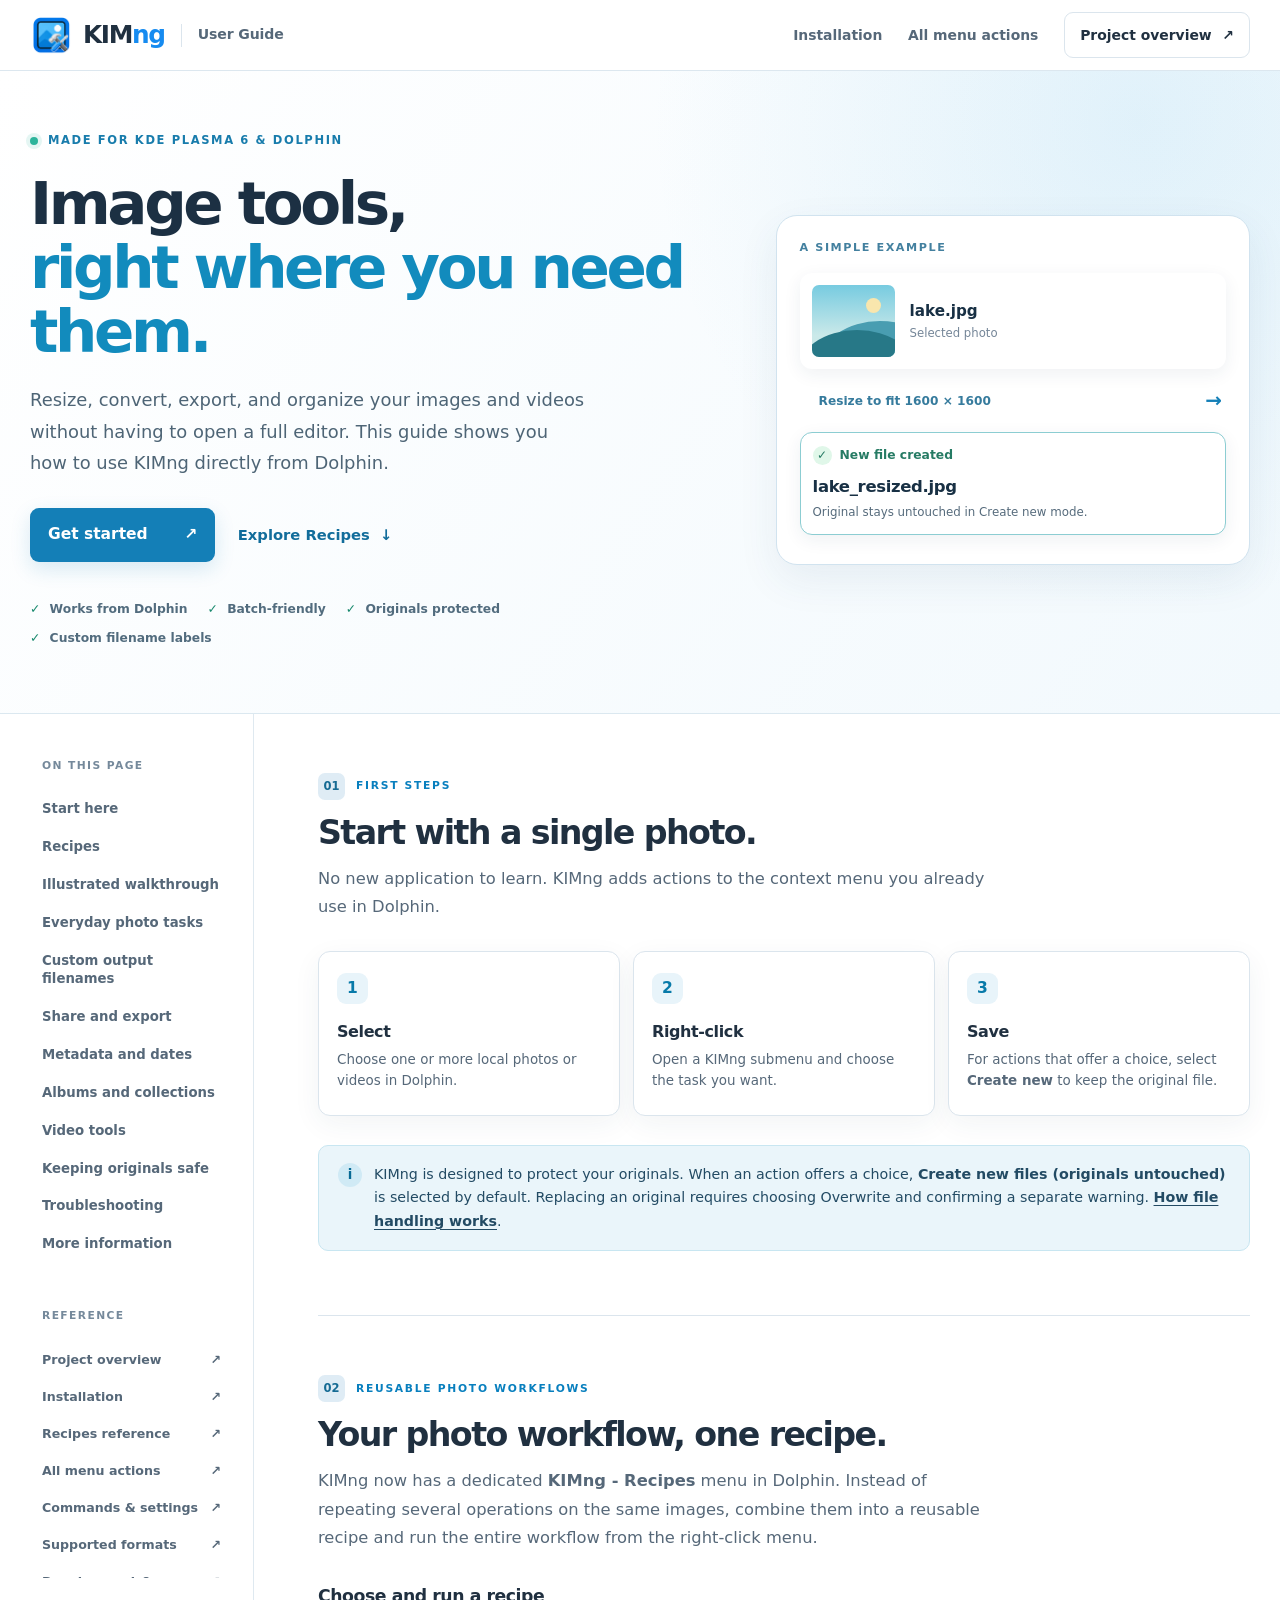
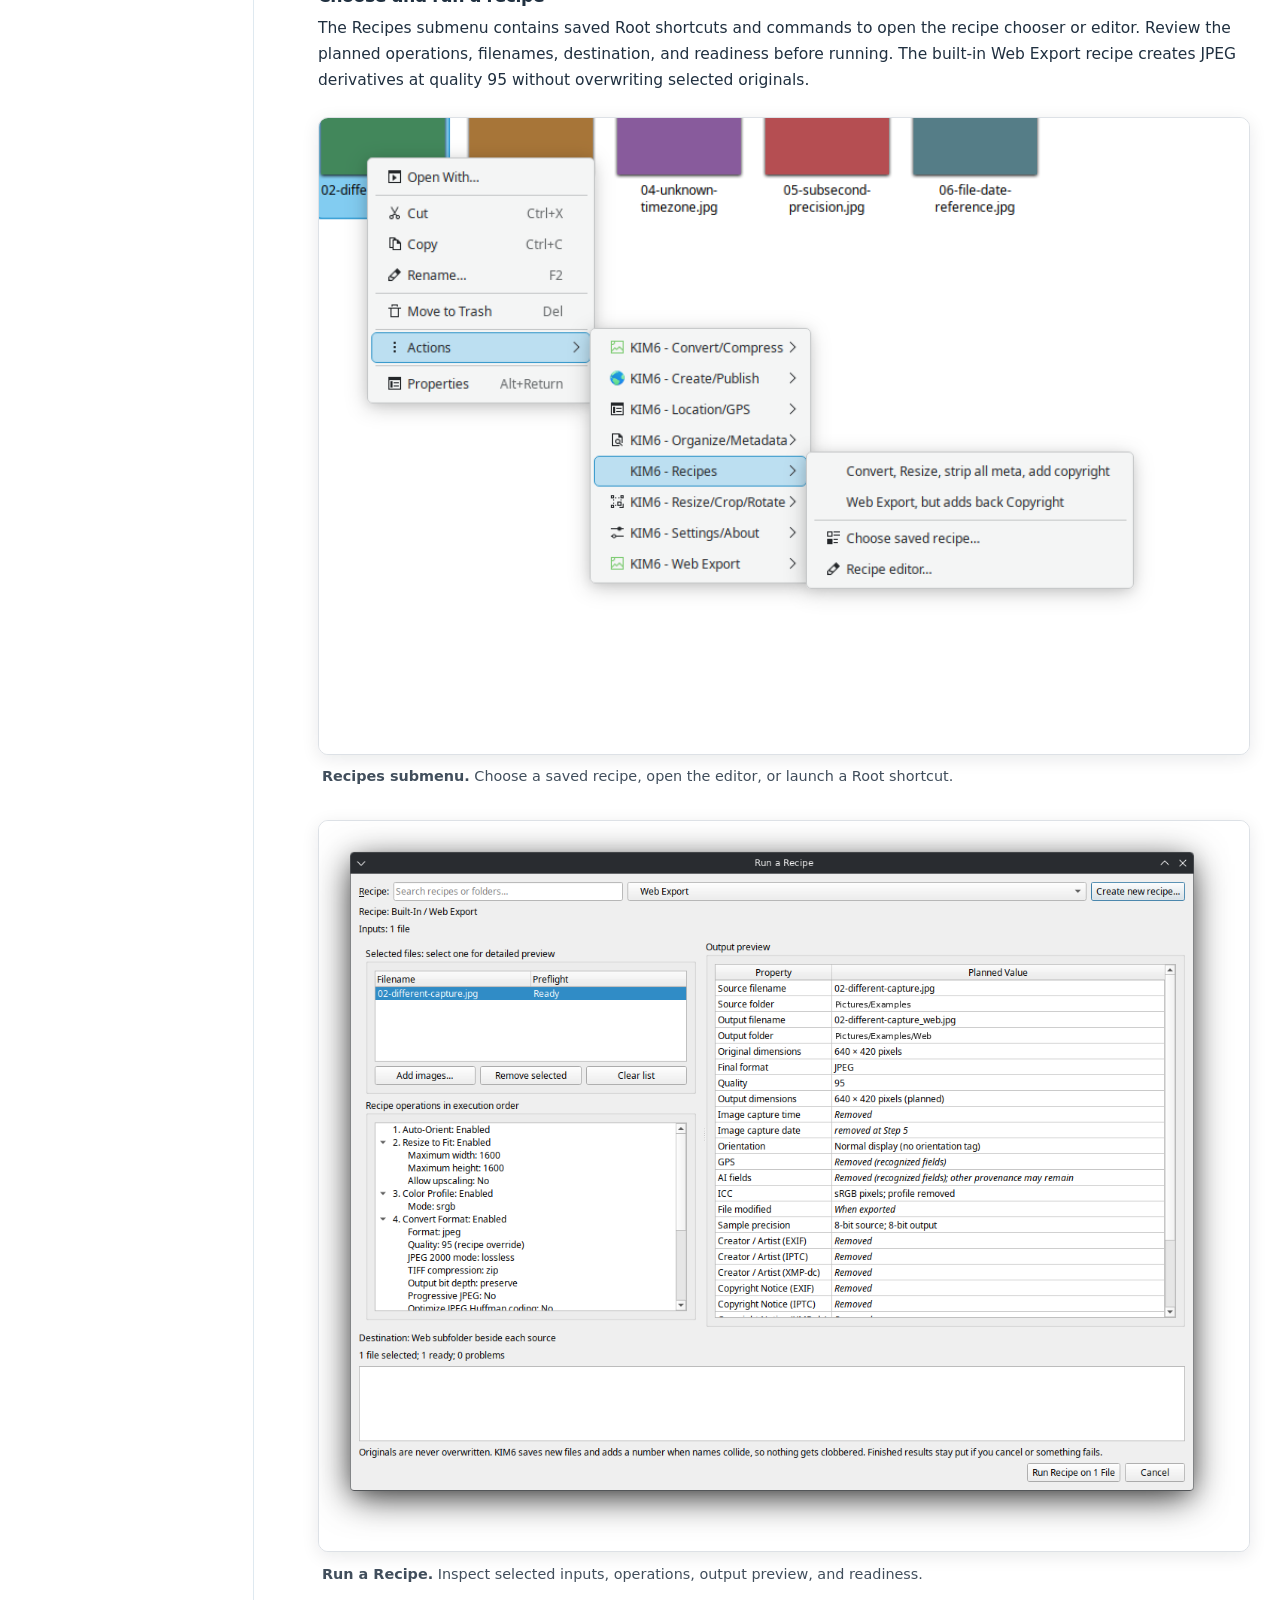
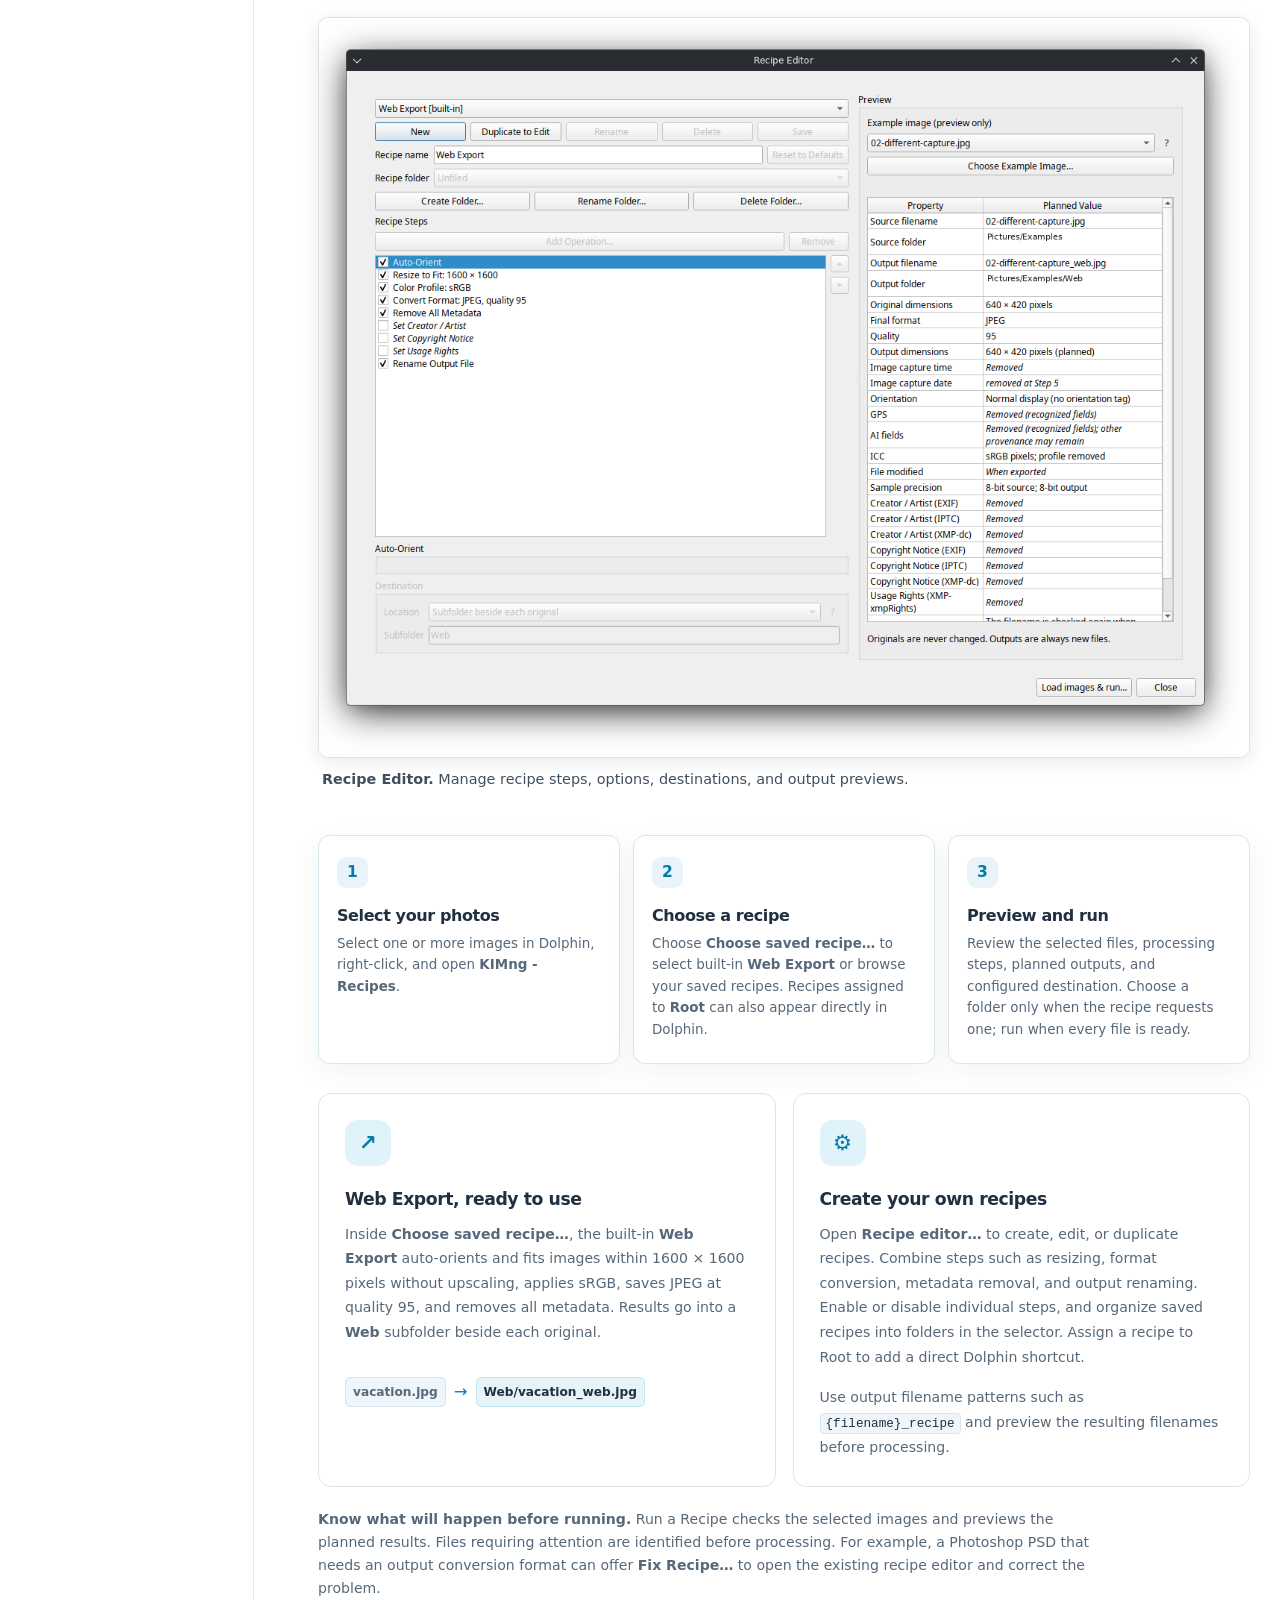
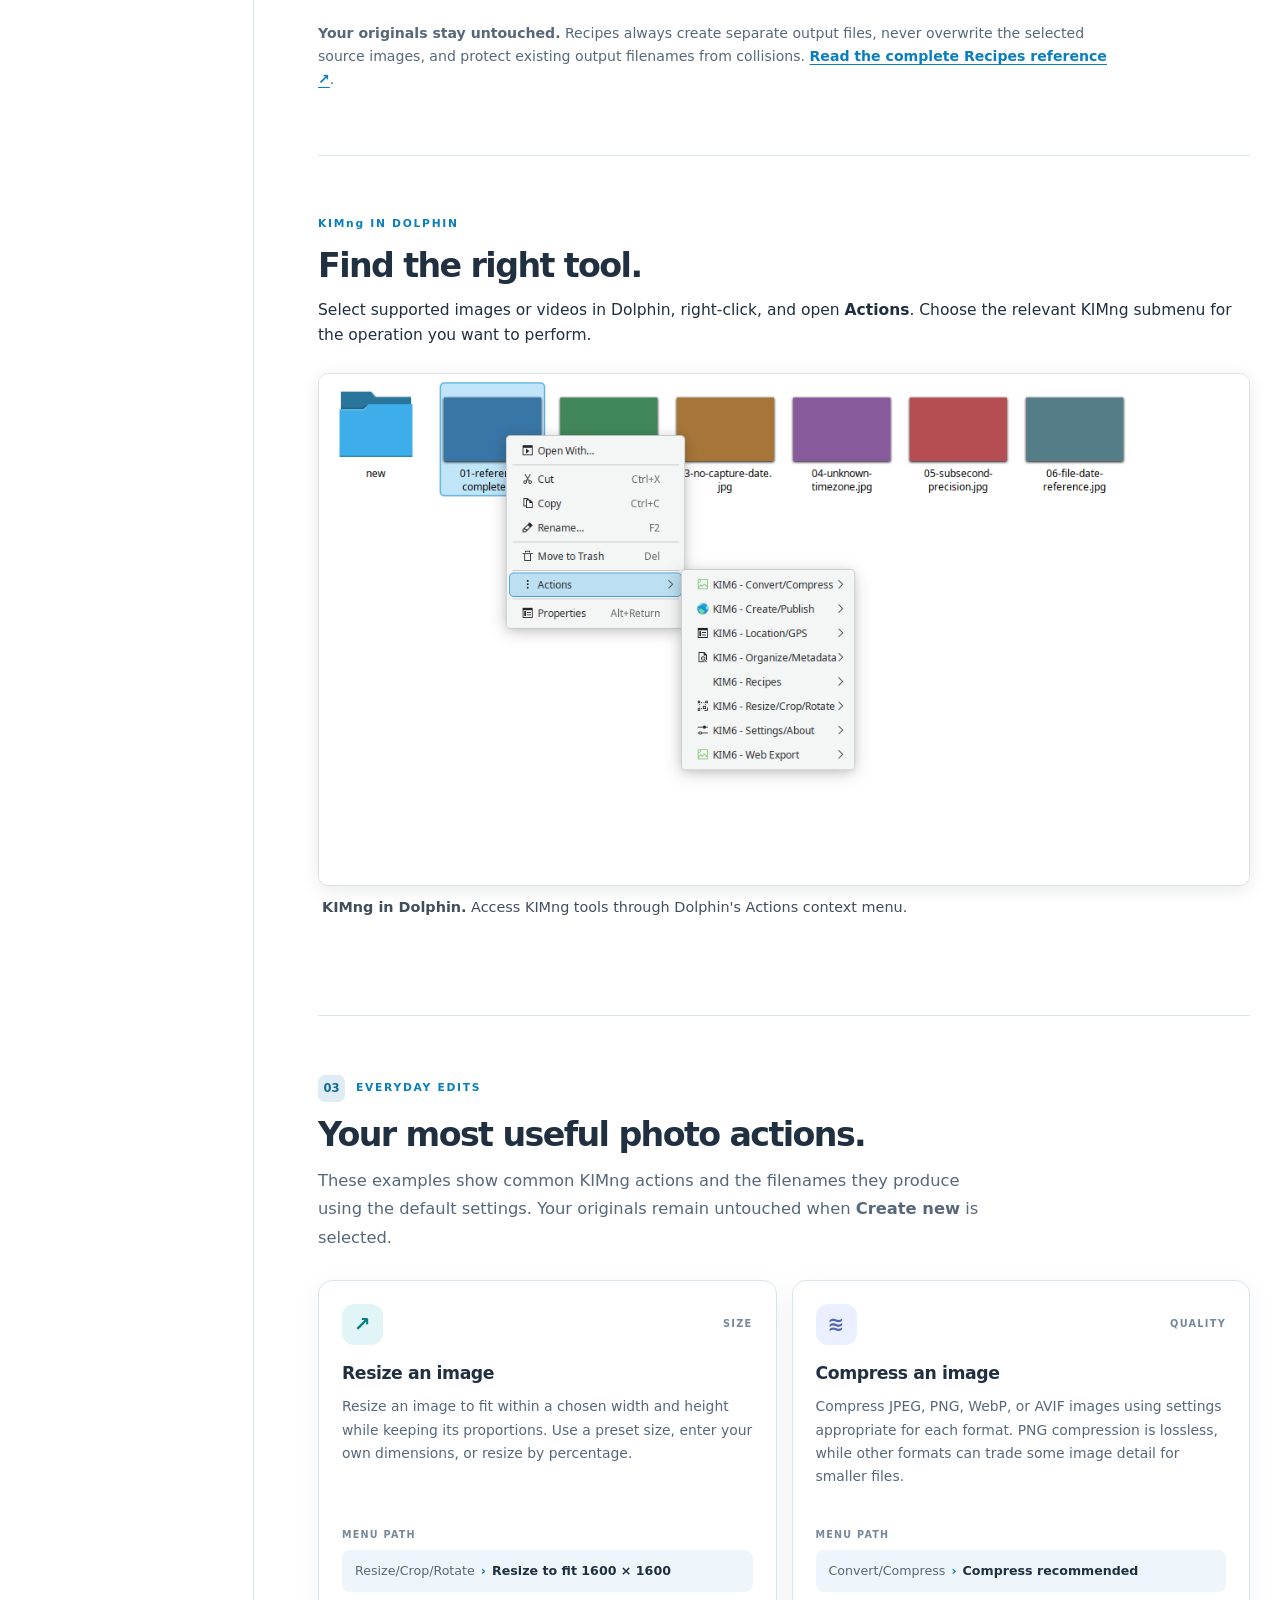
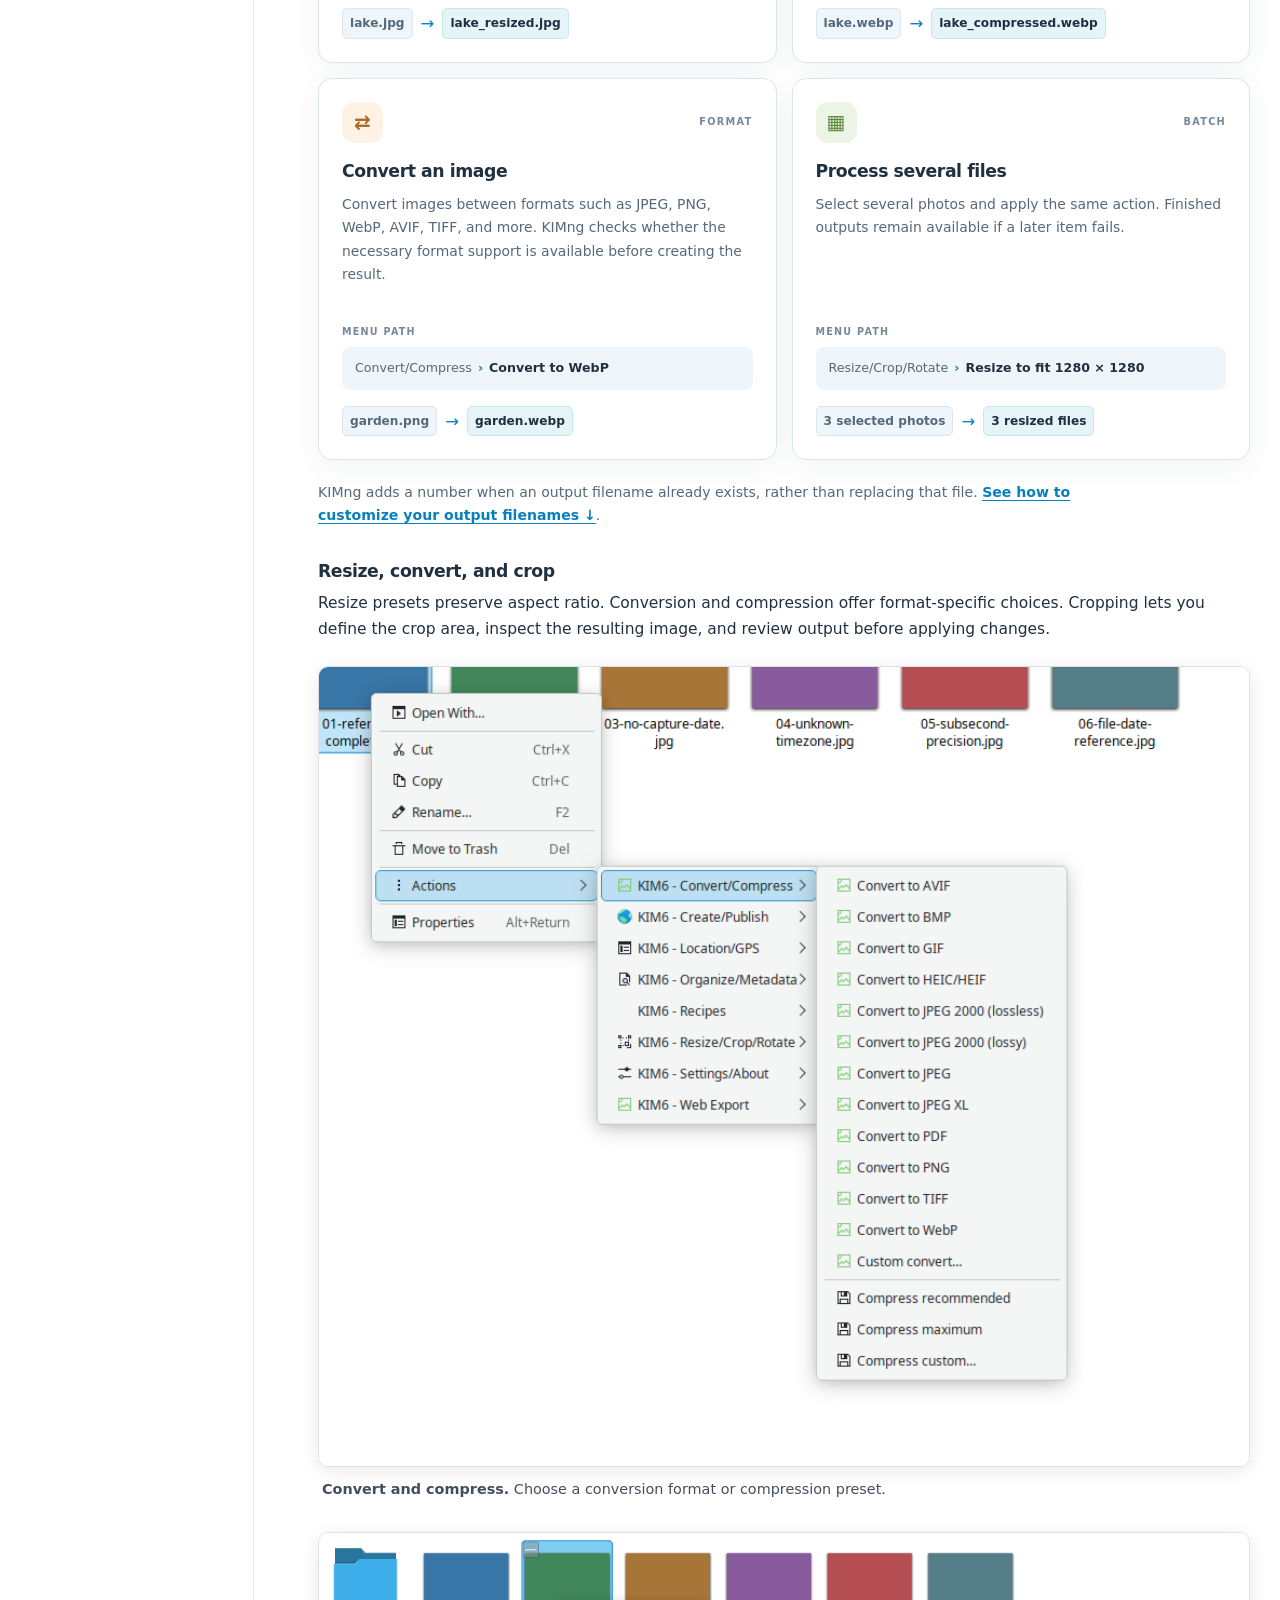
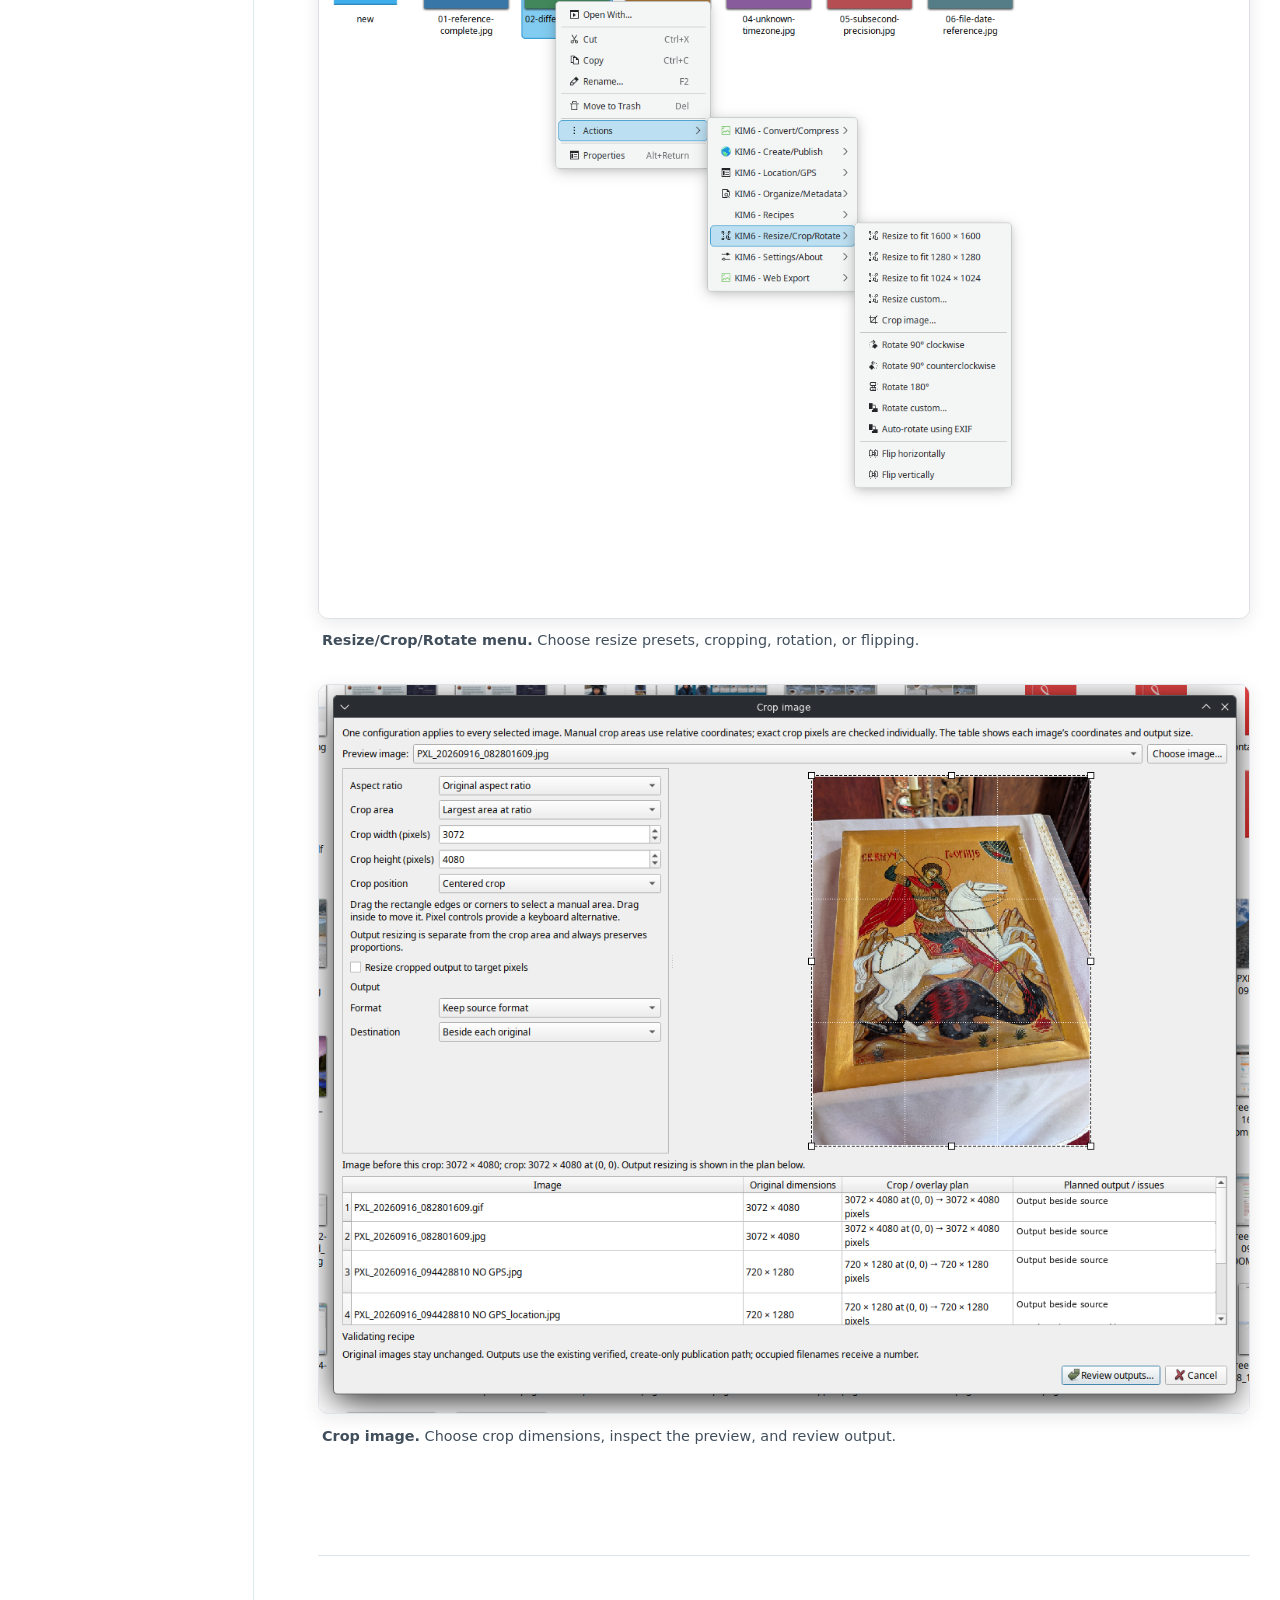
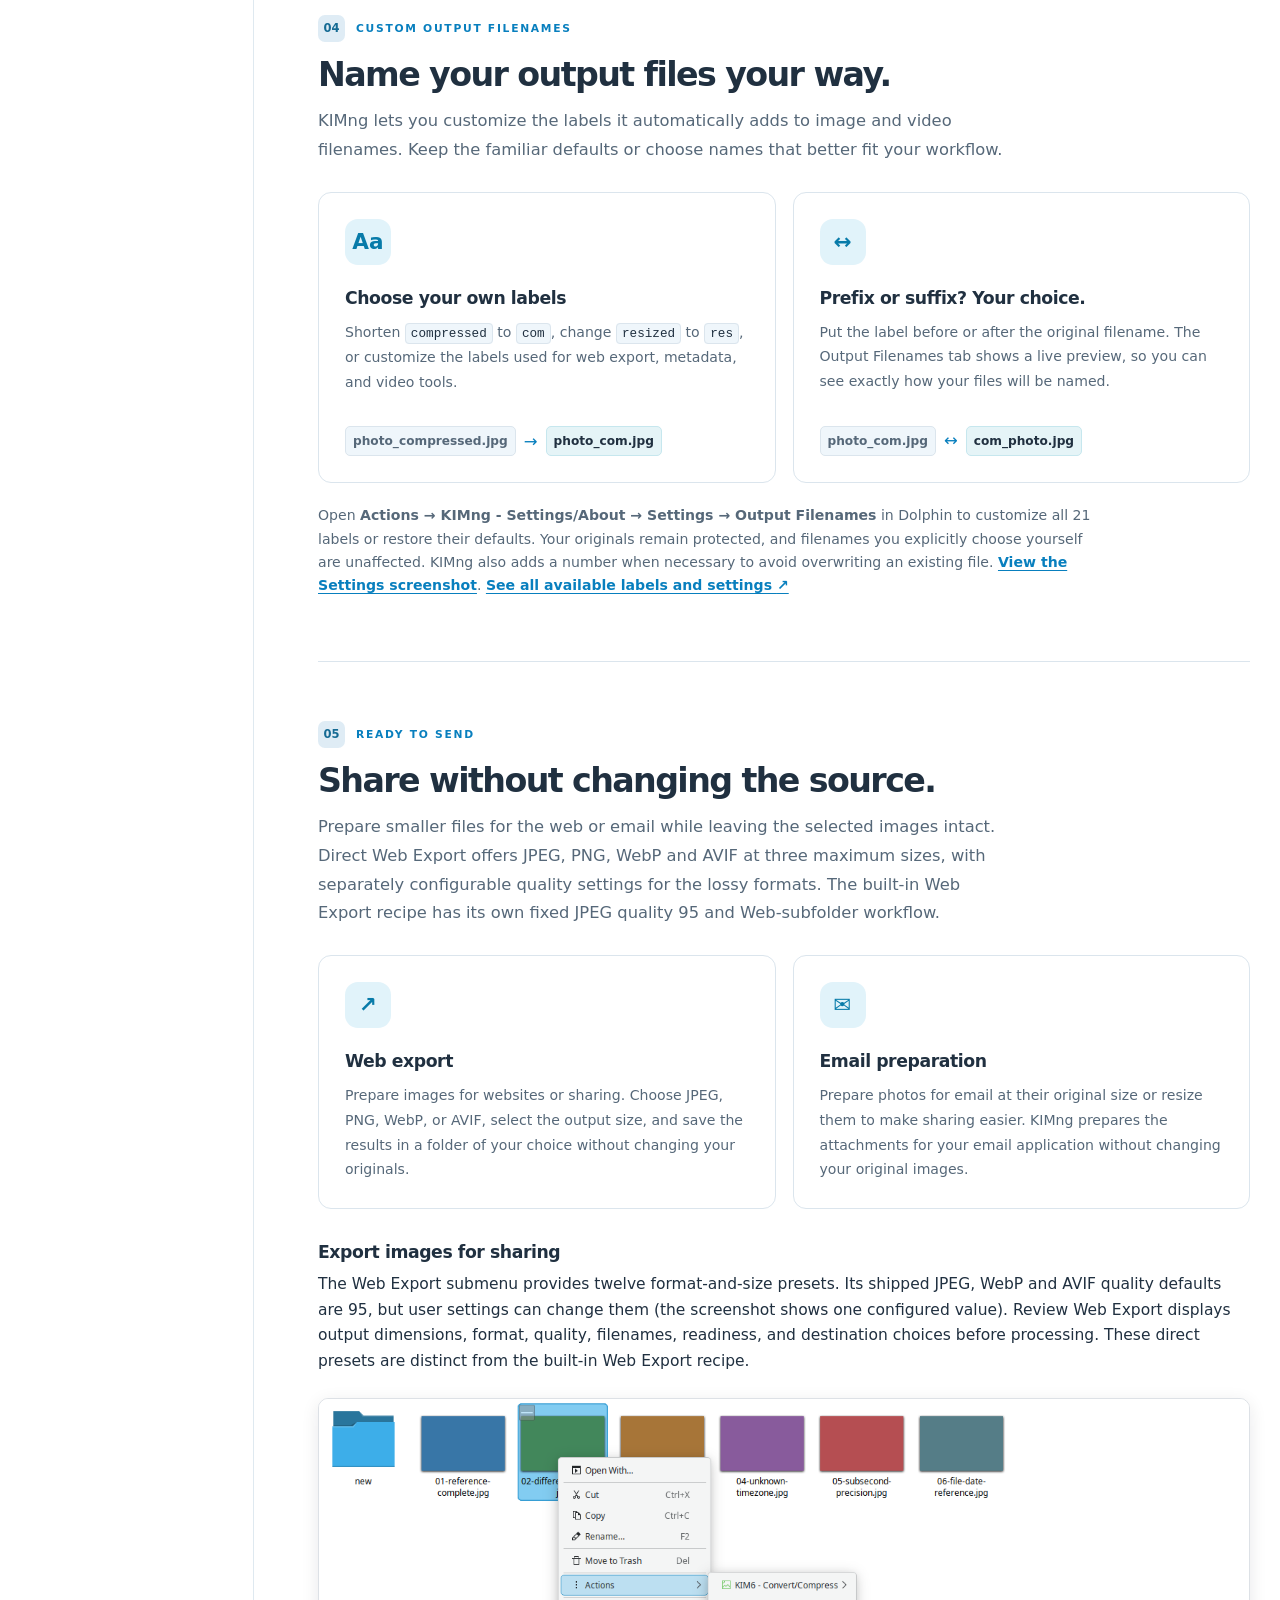
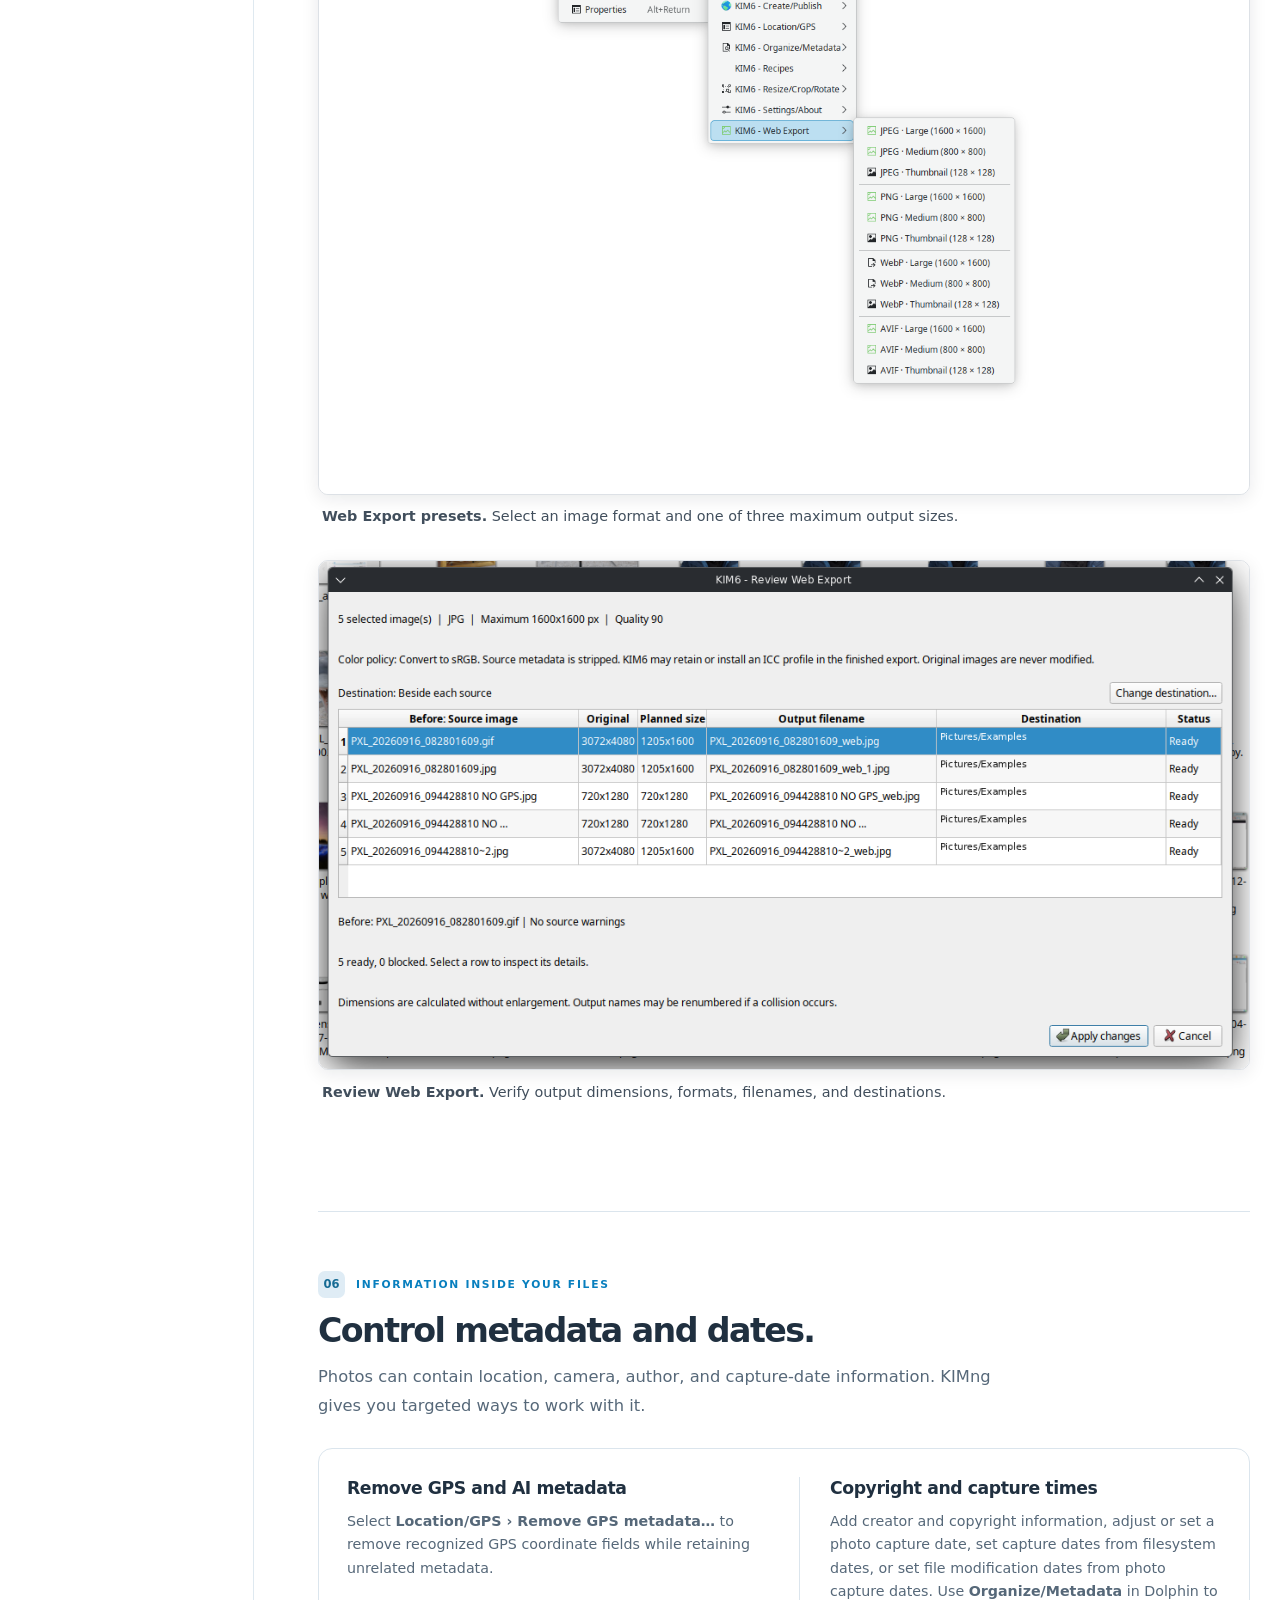
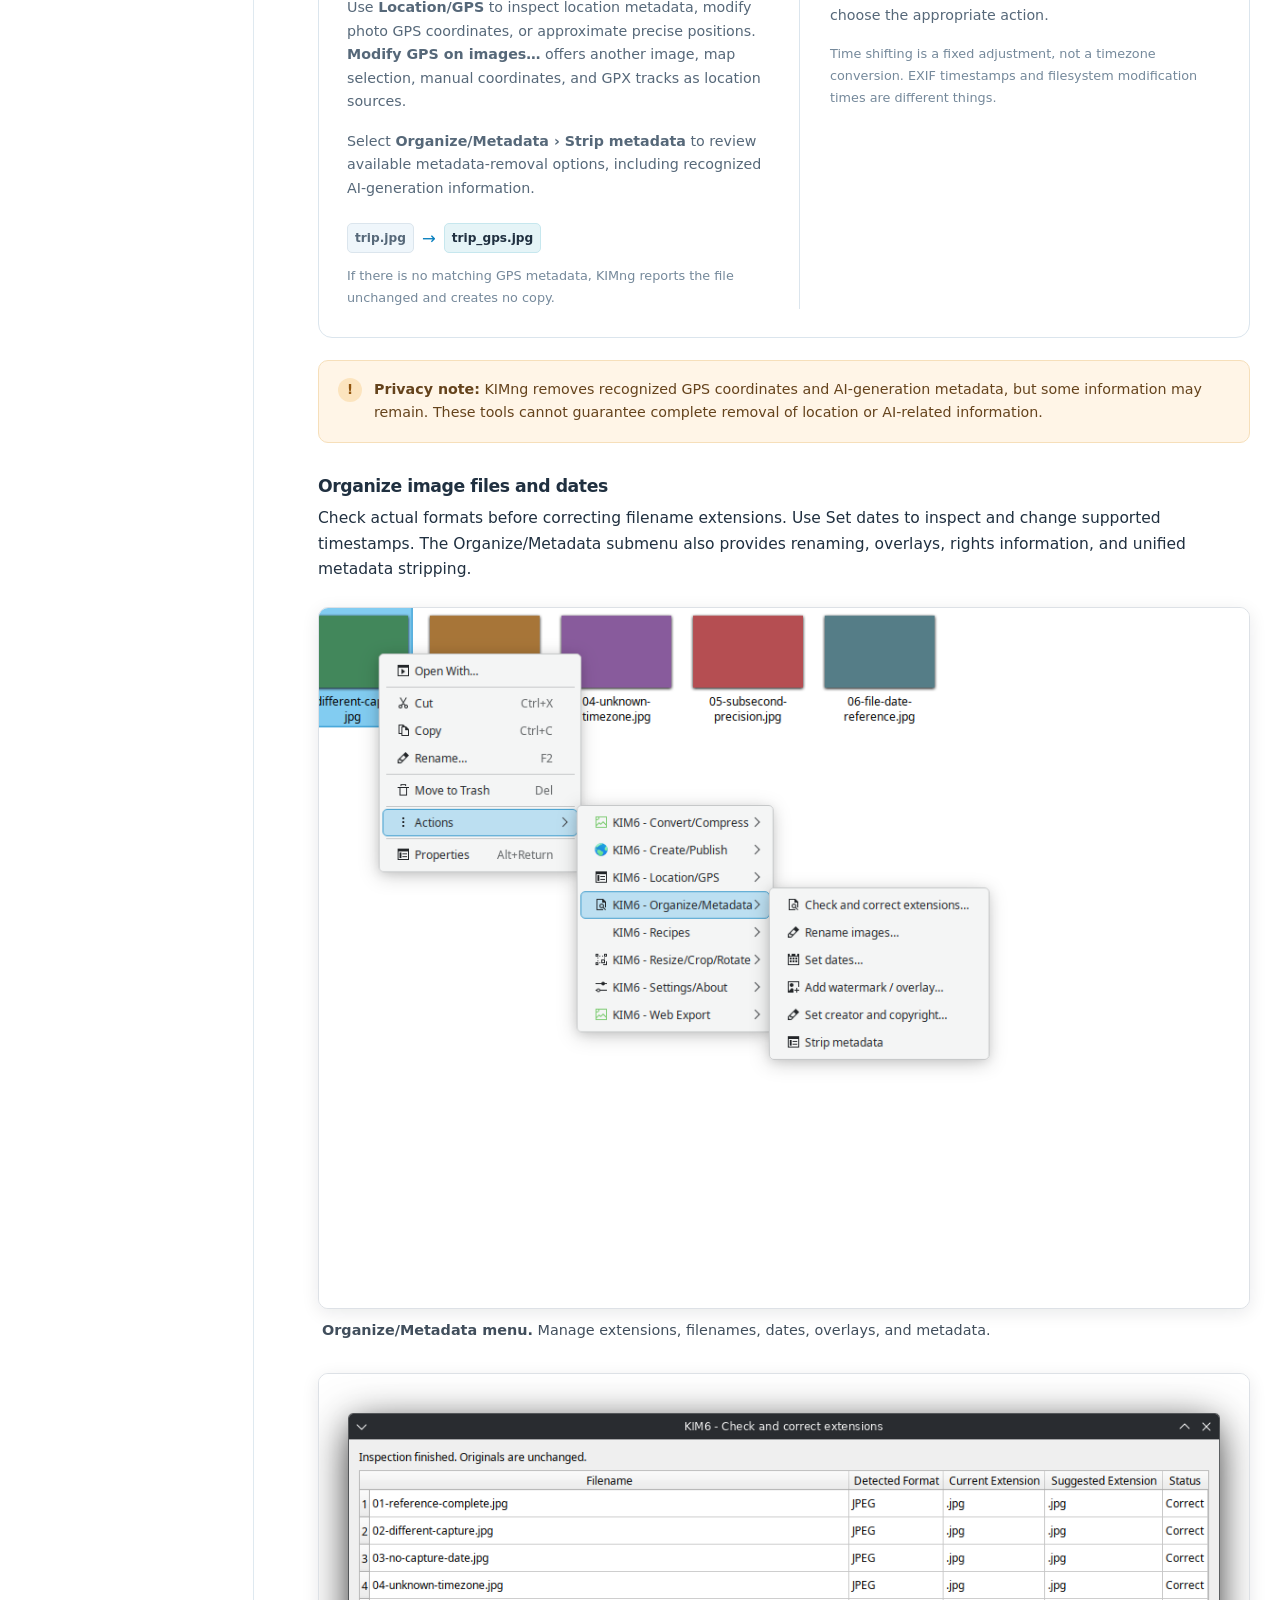
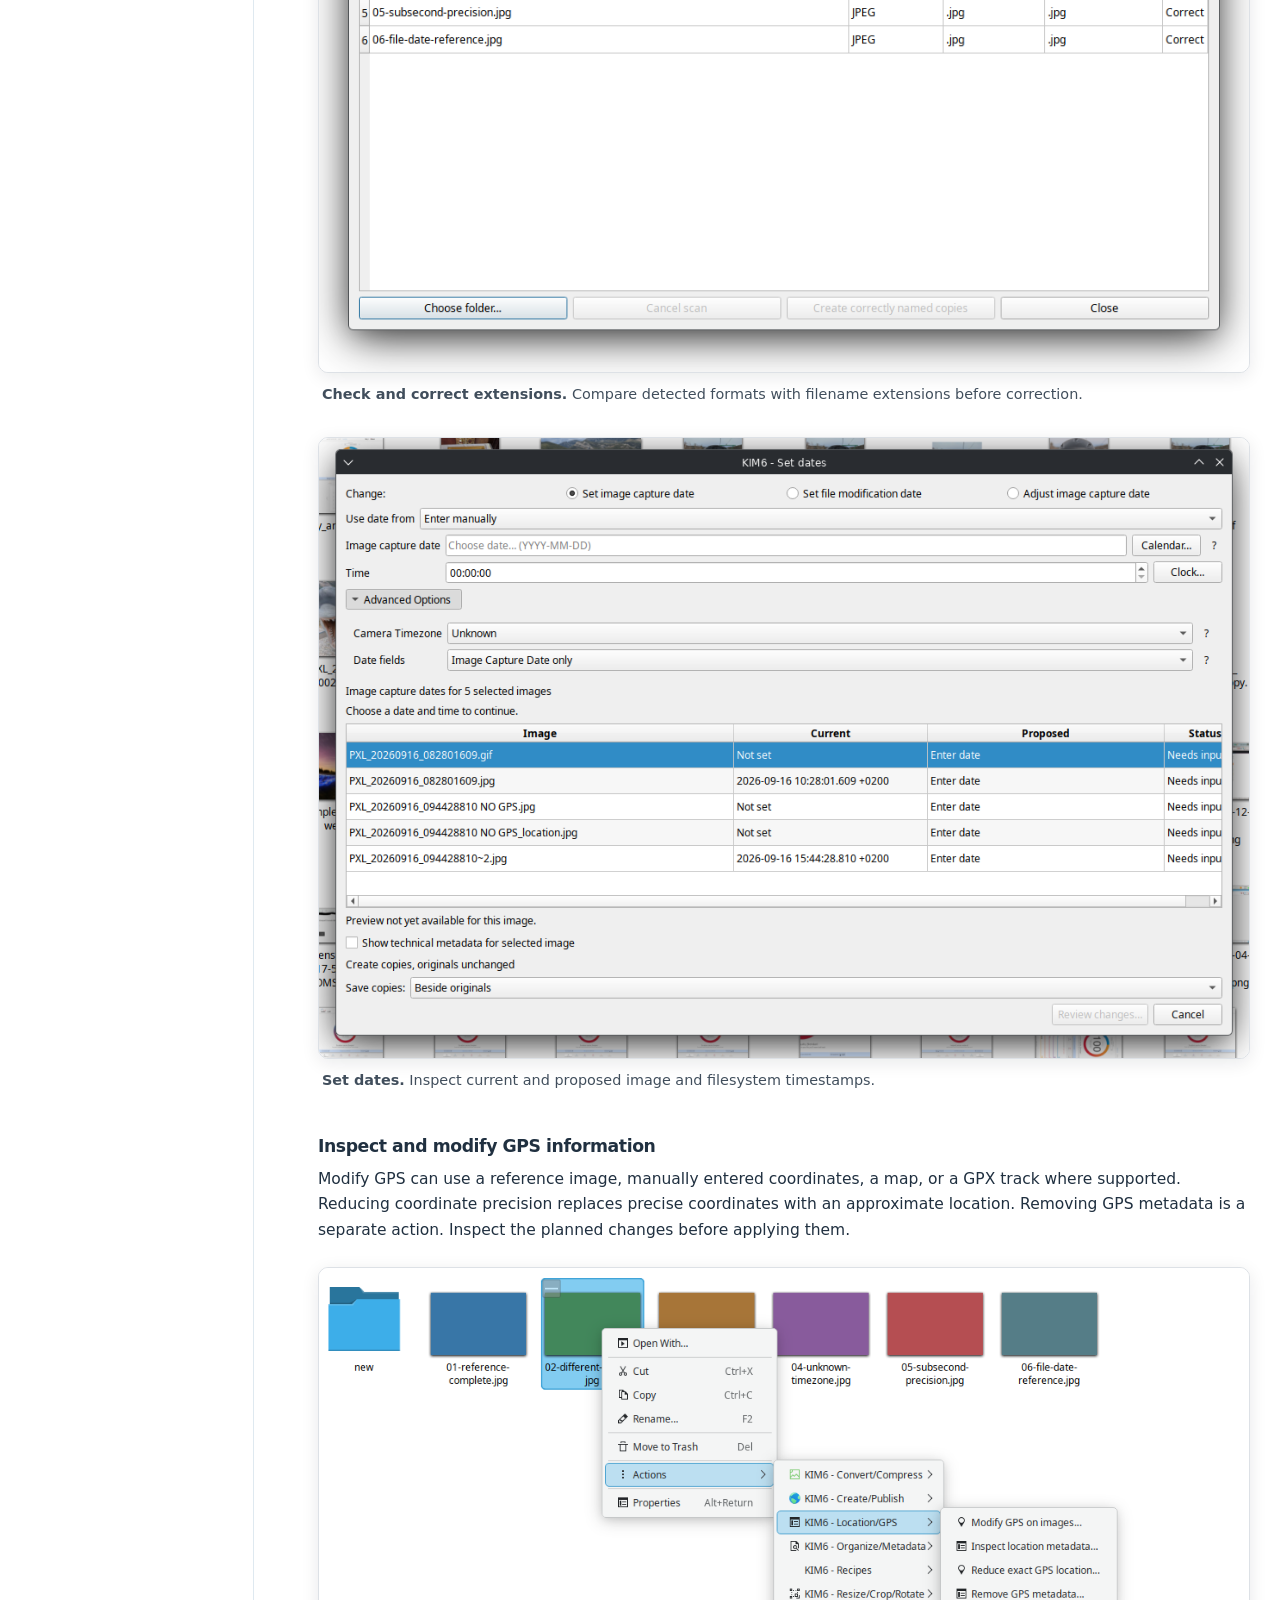
==== docs/index.html @ 8d103644 "Rebrand public interface and documentation as KIMng" ====
<!doctype html>
<html lang="en">
<head>
  <meta charset="utf-8">
  <meta name="viewport" content="width=device-width, initial-scale=1">
  <meta name="description" content="KIMng provides image and video tools directly in KDE Plasma 6 and Dolphin.">
  <meta name="color-scheme" content="light">
  <title>KIMng User Guide</title>
  <link rel="stylesheet" href="work.css">
</head>
<body>
  <a class="skip-link" href="#main">Skip to main content</a>

  <header class="topbar">
    <div class="topbar-inner page-width">
      <a class="brand" href="#top" aria-label="KIMng User Guide home">
        <span class="brand-mark" aria-hidden="true"><img src="images/kimng-brand-icon.png" alt="" width="30" height="30"></span>
        <span class="brand-name">KIM<span>ng</span></span>
        <span class="brand-divider" aria-hidden="true"></span>
        <span class="brand-description">User Guide</span>
      </a>
      <nav class="top-actions" aria-label="Quick links">
        <a href="reference/INSTALL.html">Installation</a>
        <a href="reference/ACTIONS.html">All menu actions</a>
        <a class="top-action-primary" href="reference/README.html">Project overview <span aria-hidden="true">↗</span></a>
      </nav>
    </div>
  </header>

  <div id="top" class="hero">
    <div class="hero-inner page-width">
      <div class="hero-copy">
        <div class="hero-kicker"><span class="kicker-dot" aria-hidden="true"></span> Made for KDE Plasma 6 &amp; Dolphin</div>
        <h1>Image tools,<br><em>right where you need them.</em></h1>
        <p class="hero-lede">Resize, convert, export, and organize your images and videos without having to open a full editor. This guide shows you how to use KIMng directly from Dolphin.</p>
        <div class="hero-actions">
          <a class="hero-button" href="#start">Get started <span aria-hidden="true">↗</span></a>
          <a class="hero-secondary" href="#recipes">Explore Recipes <span aria-hidden="true">↓</span></a>
        </div>
        <div class="hero-facts" aria-label="Key facts">
          <span><span class="fact-check" aria-hidden="true">✓</span> Works from Dolphin</span>
          <span><span class="fact-check" aria-hidden="true">✓</span> Batch-friendly</span>
          <span><span class="fact-check" aria-hidden="true">✓</span> Originals protected</span>
          <span><span class="fact-check" aria-hidden="true">✓</span> Custom filename labels</span>
        </div>
      </div>
      <div class="hero-art" aria-label="Example showing a image and its resized copy">
        <div class="art-label">A simple example</div>
        <div class="art-file art-original">
          <div class="art-thumbnail" aria-hidden="true">
            <div class="art-sun"></div><div class="art-hill art-hill-back"></div><div class="art-hill art-hill-front"></div>
          </div>
          <div class="art-filename">lake.jpg</div>
          <div class="art-filetype">Selected photo</div>
        </div>
        <div class="art-process" aria-hidden="true"><span>Resize to fit 1600 × 1600</span><span class="art-arrow">→</span></div>
        <div class="art-file art-result">
          <div class="result-top"><span class="result-icon" aria-hidden="true">✓</span><span>New file created</span></div>
          <div class="result-name">lake_resized.jpg</div>
          <div class="result-detail">Original stays untouched in Create new mode.</div>
        </div>

      </div>
    </div>
  </div>

  <div class="layout page-width">
    <aside class="side-nav" aria-label="Guide contents">
      <nav class="side-nav-inner" aria-label="Main navigation">
        <p class="nav-heading">ON THIS PAGE</p>
        <a href="#start">Start here</a>
        <a href="#recipes">Recipes</a>
        <a href="#visual-guide">Illustrated walkthrough</a>
        <a href="#photos">Everyday photo tasks</a>
        <a href="#filenames">Custom output filenames</a>
        <a href="#sharing">Share and export</a>
        <a href="#metadata">Metadata and dates</a>
        <a href="#collections">Albums and collections</a>
        <a href="#video">Video tools</a>
        <a href="#file-handling">Keeping originals safe</a>
        <a href="#troubleshooting">Troubleshooting</a>
        <a href="#references">More information</a>
        <div class="nav-separator"></div>
        <p class="nav-heading">REFERENCE</p>
        <a class="nav-external" href="reference/README.html">Project overview <span aria-hidden="true">↗</span></a>
        <a class="nav-external" href="reference/INSTALL.html">Installation <span aria-hidden="true">↗</span></a>
        <a class="nav-external" href="reference/RECIPES.html">Recipes reference <span aria-hidden="true">↗</span></a>
        <a class="nav-external" href="reference/ACTIONS.html">All menu actions <span aria-hidden="true">↗</span></a>
        <a class="nav-external" href="reference/commandconfig.html">Commands &amp; settings <span aria-hidden="true">↗</span></a>
        <a class="nav-external" href="reference/FORMATS.html">Supported formats <span aria-hidden="true">↗</span></a>
        <a class="nav-external" href="reference/DEVELOPMENT.html">Development &amp; testing <span aria-hidden="true">↗</span></a>
      </nav>
    </aside>

    <main id="main" class="main-content">
      <section id="start" class="content-section" aria-labelledby="start-title">
        <p class="section-eyebrow"><span class="section-index">01</span> FIRST STEPS</p>
        <h2 id="start-title">Start with a single photo.</h2>
        <p class="section-intro">No new application to learn. KIMng adds actions to the context menu you already use in Dolphin.</p>
        <div class="steps" aria-label="Three steps to use KIMng">
          <div class="step"><span class="step-number">1</span><div><h3>Select</h3><p>Choose one or more local photos or videos in Dolphin.</p></div></div>
          <div class="step"><span class="step-number">2</span><div><h3>Right-click</h3><p>Open a KIMng submenu and choose the task you want.</p></div></div>
          <div class="step"><span class="step-number">3</span><div><h3>Save</h3><p>For actions that offer a choice, select <strong>Create new</strong> to keep the original file.</p></div></div>
        </div>
        <div class="notice notice-info">
          <span class="notice-symbol" aria-hidden="true">i</span>
          <p>KIMng is designed to protect your originals. When an action offers a choice, <strong>Create new files (originals untouched)</strong> is selected by default. Replacing an original requires choosing Overwrite and confirming a separate warning. <a href="#file-handling">How file handling works</a>.</p>
        </div>
      </section>


      <section id="recipes" class="content-section" aria-labelledby="recipes-title">
        <p class="section-eyebrow"><span class="section-index">02</span> REUSABLE PHOTO WORKFLOWS</p>
        <h2 id="recipes-title">Your photo workflow, one recipe.</h2>
        <p class="section-intro">KIMng now has a dedicated <strong>KIMng - Recipes</strong> menu in Dolphin. Instead of repeating several operations on the same images, combine them into a reusable recipe and run the entire workflow from the right-click menu.</p>

<div class="kim6-doc-feature">
<h3>Choose and run a recipe</h3>
<p>The Recipes submenu contains saved Root shortcuts and commands to open the recipe chooser or editor. Review the planned operations, filenames, destination, and readiness before running. The built-in Web Export recipe creates JPEG derivatives at quality 95 without overwriting selected originals.</p>

<figure class="kim6-doc-shot" id="shot-06">
  <a href="images/screenshots/06-recipes.png" title="View full-size Recipes submenu screenshot">
    <img src="images/screenshots/06-recipes.png"
         alt="Recipes submenu: Choose a saved recipe, open the editor, or launch a Root shortcut."
         width="873" height="597"
         loading="lazy" decoding="async">
  </a>
  <figcaption><strong>Recipes submenu.</strong> Choose a saved recipe, open the editor, or launch a Root shortcut.</figcaption>
</figure>

<figure class="kim6-doc-shot" id="shot-11">
  <a href="images/screenshots/11-run-recipe.png" title="View full-size Run a Recipe screenshot">
    <img src="images/screenshots/11-run-recipe.png"
         alt="Run a Recipe: Inspect selected inputs, operations, output preview, and readiness."
         width="1236" height="971"
         loading="lazy" decoding="async">
  </a>
  <figcaption><strong>Run a Recipe.</strong> Inspect selected inputs, operations, output preview, and readiness.</figcaption>
</figure>

<figure class="kim6-doc-shot" id="shot-12">
  <a href="images/screenshots/12-recipe-editor.png" title="View full-size Recipe Editor screenshot">
    <img src="images/screenshots/12-recipe-editor.png"
         alt="Recipe Editor: Manage recipe steps, options, destinations, and output previews."
         width="1247" height="991"
         loading="lazy" decoding="async">
  </a>
  <figcaption><strong>Recipe Editor.</strong> Manage recipe steps, options, destinations, and output previews.</figcaption>
</figure>
</div>
<div class="steps" aria-label="Running a recipe from Dolphin">
          <div class="step">
            <span class="step-number">1</span>
            <div>
              <h3>Select your photos</h3>
              <p>Select one or more images in Dolphin, right-click, and open <strong>KIMng - Recipes</strong>.</p>
            </div>
          </div>
          <div class="step">
            <span class="step-number">2</span>
            <div>
              <h3>Choose a recipe</h3>
              <p>Choose <strong>Choose saved recipe…</strong> to select built-in <strong>Web Export</strong> or browse your saved recipes. Recipes assigned to <strong>Root</strong> can also appear directly in Dolphin.</p>
            </div>
          </div>
          <div class="step">
            <span class="step-number">3</span>
            <div>
              <h3>Preview and run</h3>
              <p>Review the selected files, processing steps, planned outputs, and configured destination. Choose a folder only when the recipe requests one; run when every file is ready.</p>
            </div>
          </div>
        </div>

        <div class="feature-pair">
          <article class="feature-block">
            <div class="feature-symbol" aria-hidden="true">↗</div>
            <h3>Web Export, ready to use</h3>
            <p>Inside <strong>Choose saved recipe…</strong>, the built-in <strong>Web Export</strong> auto-orients and fits images within 1600 × 1600 pixels without upscaling, applies sRGB, saves JPEG at quality 95, and removes all metadata. Results go into a <strong>Web</strong> subfolder beside each original.</p>
            <div class="output">
              <span>vacation.jpg</span>
              <span class="output-arrow" aria-hidden="true">→</span>
              <strong>Web/vacation_web.jpg</strong>
            </div>
          </article>

          <article class="feature-block">
            <div class="feature-symbol" aria-hidden="true">⚙</div>
            <h3>Create your own recipes</h3>
            <p>Open <strong>Recipe editor…</strong> to create, edit, or duplicate recipes. Combine steps such as resizing, format conversion, metadata removal, and output renaming. Enable or disable individual steps, and organize saved recipes into folders in the selector. Assign a recipe to Root to add a direct Dolphin shortcut.</p>
            <p>Use output filename patterns such as <code>{filename}_recipe</code> and preview the resulting filenames before processing.</p>
          </article>
        </div>

        <p class="section-footnote"><strong>Know what will happen before running.</strong> Run a Recipe checks the selected images and previews the planned results. Files requiring attention are identified before processing. For example, a Photoshop PSD that needs an output conversion format can offer <strong>Fix Recipe…</strong> to open the existing recipe editor and correct the problem.</p>

        <p class="section-footnote"><strong>Your originals stay untouched.</strong> Recipes always create separate output files, never overwrite the selected source images, and protect existing output filenames from collisions. <a href="reference/RECIPES.html">Read the complete Recipes reference <span aria-hidden="true">↗</span></a>.</p>
      </section>

      <section id="visual-guide" class="content-section" aria-labelledby="visual-guide-title">
<p class="section-eyebrow">KIMng IN DOLPHIN</p>
<h2 id="visual-guide-title">Find the right tool.</h2>
<p>Select supported images or videos in Dolphin, right-click, and open <strong>Actions</strong>. Choose the relevant KIMng submenu for the operation you want to perform.</p>

<figure class="kim6-doc-shot" id="shot-01">
  <a href="images/screenshots/01-main-menu.png" title="View full-size KIMng in Dolphin screenshot">
    <img src="images/screenshots/01-main-menu.png"
         alt="KIMng in Dolphin: Access KIMng tools through Dolphin&#x27;s Actions context menu."
         width="1110" height="610"
         loading="lazy" decoding="async">
  </a>
  <figcaption><strong>KIMng in Dolphin.</strong> Access KIMng tools through Dolphin&#x27;s Actions context menu.</figcaption>
</figure>
</section>
<section id="photos" class="content-section" aria-labelledby="photos-title">
        <p class="section-eyebrow"><span class="section-index">03</span> EVERYDAY EDITS</p>
        <h2 id="photos-title">Your most useful photo actions.</h2>
        <p class="section-intro">These examples show common KIMng actions and the filenames they produce using the default settings. Your originals remain untouched when <strong>Create new</strong> is selected.</p>
        <div class="task-grid">
          <article class="task-card">
            <div class="task-card-top"><span class="task-icon icon-resize" aria-hidden="true">↗</span><span class="task-type">SIZE</span></div>
            <h3>Resize an image</h3>
            <p>Resize an image to fit within a chosen width and height while keeping its proportions. Use a preset size, enter your own dimensions, or resize by percentage.</p>
            <p class="menu-label">MENU PATH</p>
            <div class="menu-path">Resize/Crop/Rotate <span aria-hidden="true">›</span> <strong>Resize to fit 1600 × 1600</strong></div>
            <div class="output"><span>lake.jpg</span><span class="output-arrow" aria-hidden="true">→</span><strong>lake_resized.jpg</strong></div>
          </article>
          <article class="task-card">
            <div class="task-card-top"><span class="task-icon icon-compress" aria-hidden="true">≋</span><span class="task-type">QUALITY</span></div>
            <h3>Compress an image</h3>
            <p>Compress JPEG, PNG, WebP, or AVIF images using settings appropriate for each format. PNG compression is lossless, while other formats can trade some image detail for smaller files.</p>
            <p class="menu-label">MENU PATH</p>
            <div class="menu-path">Convert/Compress <span aria-hidden="true">›</span> <strong>Compress recommended</strong></div>
            <div class="output"><span>lake.webp</span><span class="output-arrow" aria-hidden="true">→</span><strong>lake_compressed.webp</strong></div>
          </article>
          <article class="task-card">
            <div class="task-card-top"><span class="task-icon icon-convert" aria-hidden="true">⇄</span><span class="task-type">FORMAT</span></div>
            <h3>Convert an image</h3>
            <p>Convert images between formats such as JPEG, PNG, WebP, AVIF, TIFF, and more. KIMng checks whether the necessary format support is available before creating the result.</p>
            <p class="menu-label">MENU PATH</p>
            <div class="menu-path">Convert/Compress <span aria-hidden="true">›</span> <strong>Convert to WebP</strong></div>
            <div class="output"><span>garden.png</span><span class="output-arrow" aria-hidden="true">→</span><strong>garden.webp</strong></div>
          </article>
          <article class="task-card">
            <div class="task-card-top"><span class="task-icon icon-batch" aria-hidden="true">▦</span><span class="task-type">BATCH</span></div>
            <h3>Process several files</h3>
            <p>Select several photos and apply the same action. Finished outputs remain available if a later item fails.</p>
            <p class="menu-label">MENU PATH</p>
            <div class="menu-path">Resize/Crop/Rotate <span aria-hidden="true">›</span> <strong>Resize to fit 1280 × 1280</strong></div>
            <div class="output"><span>3 selected photos</span><span class="output-arrow" aria-hidden="true">→</span><strong>3 resized files</strong></div>
          </article>
        </div>
        <p class="section-footnote">KIMng adds a number when an output filename already exists, rather than replacing that file. <a href="#filenames">See how to customize your output filenames <span aria-hidden="true">↓</span></a>.</p>

<div class="kim6-doc-feature">
<h3>Resize, convert, and crop</h3>
<p>Resize presets preserve aspect ratio. Conversion and compression offer format-specific choices. Cropping lets you define the crop area, inspect the resulting image, and review output before applying changes.</p>

<figure class="kim6-doc-shot" id="shot-02">
  <a href="images/screenshots/02-convert-compress.png" title="View full-size Convert and compress screenshot">
    <img src="images/screenshots/02-convert-compress.png"
         alt="Convert and compress: Choose a conversion format or compression preset."
         width="861" height="740"
         loading="lazy" decoding="async">
  </a>
  <figcaption><strong>Convert and compress.</strong> Choose a conversion format or compression preset.</figcaption>
</figure>

<figure class="kim6-doc-shot" id="shot-07">
  <a href="images/screenshots/07-resize-crop-rotate.png" title="View full-size Resize/Crop/Rotate menu screenshot">
    <img src="images/screenshots/07-resize-crop-rotate.png"
         alt="Resize/Crop/Rotate menu: Choose resize presets, cropping, rotation, or flipping."
         width="1282" height="944"
         loading="lazy" decoding="async">
  </a>
  <figcaption><strong>Resize/Crop/Rotate menu.</strong> Choose resize presets, cropping, rotation, or flipping.</figcaption>
</figure>

<figure class="kim6-doc-shot" id="shot-17">
  <a href="images/screenshots/17-crop-image.png" title="View full-size Crop image screenshot">
    <img src="images/screenshots/17-crop-image.png"
         alt="Crop image: Choose crop dimensions, inspect the preview, and review output."
         width="1196" height="937"
         loading="lazy" decoding="async">
  </a>
  <figcaption><strong>Crop image.</strong> Choose crop dimensions, inspect the preview, and review output.</figcaption>
</figure>
</div>
</section>

      <section id="filenames" class="content-section" aria-labelledby="filenames-title">
        <p class="section-eyebrow"><span class="section-index">04</span> CUSTOM OUTPUT FILENAMES</p>
        <h2 id="filenames-title">Name your output files your way.</h2>
        <p class="section-intro">KIMng lets you customize the labels it automatically adds to image and video filenames. Keep the familiar defaults or choose names that better fit your workflow.</p>

        <div class="feature-pair">
          <article class="feature-block">
            <div class="feature-symbol" aria-hidden="true">Aa</div>
            <h3>Choose your own labels</h3>
            <p>Shorten <code>compressed</code> to <code>com</code>, change <code>resized</code> to <code>res</code>, or customize the labels used for web export, metadata, and video tools.</p>
            <div class="output">
              <span>photo_compressed.jpg</span>
              <span class="output-arrow" aria-hidden="true">→</span>
              <strong>photo_com.jpg</strong>
            </div>
          </article>

          <article class="feature-block">
            <div class="feature-symbol" aria-hidden="true">↔</div>
            <h3>Prefix or suffix? Your choice.</h3>
            <p>Put the label before or after the original filename. The Output Filenames tab shows a live preview, so you can see exactly how your files will be named.</p>
            <div class="output">
              <span>photo_com.jpg</span>
              <span class="output-arrow" aria-hidden="true">↔</span>
              <strong>com_photo.jpg</strong>
            </div>
          </article>
        </div>

        <p class="section-footnote">Open <strong>Actions → KIMng - Settings/About → Settings → Output Filenames</strong> in Dolphin to customize all 21 labels or restore their defaults. Your originals remain protected, and filenames you explicitly choose yourself are unaffected. KIMng also adds a number when necessary to avoid overwriting an existing file. <a href="#settings-screenshot">View the Settings screenshot</a>. <a href="reference/commandconfig.html#custom-output-filename-labels">See all available labels and settings <span aria-hidden="true">↗</span></a></p>
      </section>

      <section id="sharing" class="content-section" aria-labelledby="sharing-title">
        <p class="section-eyebrow"><span class="section-index">05</span> READY TO SEND</p>
        <h2 id="sharing-title">Share without changing the source.</h2>
        <p class="section-intro">Prepare smaller files for the web or email while leaving the selected images intact. Direct Web Export offers JPEG, PNG, WebP and AVIF at three maximum sizes, with separately configurable quality settings for the lossy formats. The built-in Web Export recipe has its own fixed JPEG quality 95 and Web-subfolder workflow.</p>
        <div class="feature-pair">
          <article class="feature-block"><div class="feature-symbol" aria-hidden="true">↗</div><h3>Web export</h3><p>Prepare images for websites or sharing. Choose JPEG, PNG, WebP, or AVIF, select the output size, and save the results in a folder of your choice without changing your originals.</p></article>
          <article class="feature-block"><div class="feature-symbol" aria-hidden="true">✉</div><h3>Email preparation</h3><p>Prepare photos for email at their original size or resize them to make sharing easier. KIMng prepares the attachments for your email application without changing your original images.</p></article>
        </div>

<div class="kim6-doc-feature">
<h3>Export images for sharing</h3>
<p>The Web Export submenu provides twelve format-and-size presets. Its shipped JPEG, WebP and AVIF quality defaults are 95, but user settings can change them (the screenshot shows one configured value). Review Web Export displays output dimensions, format, quality, filenames, readiness, and destination choices before processing. These direct presets are distinct from the built-in Web Export recipe.</p>

<figure class="kim6-doc-shot" id="shot-09">
  <a href="images/screenshots/09-web-export.png" title="View full-size Web Export presets screenshot">
    <img src="images/screenshots/09-web-export.png"
         alt="Web Export presets: Select an image format and one of three maximum output sizes."
         width="1297" height="969"
         loading="lazy" decoding="async">
  </a>
  <figcaption><strong>Web Export presets.</strong> Select an image format and one of three maximum output sizes.</figcaption>
</figure>

<figure class="kim6-doc-shot" id="shot-20">
  <a href="images/screenshots/20-review-web-export.png" title="View full-size Review Web Export screenshot">
    <img src="images/screenshots/20-review-web-export.png"
         alt="Review Web Export: Verify output dimensions, formats, filenames, and destinations."
         width="1081" height="591"
         loading="lazy" decoding="async">
  </a>
  <figcaption><strong>Review Web Export.</strong> Verify output dimensions, formats, filenames, and destinations.</figcaption>
</figure>
</div>
</section>

      <section id="metadata" class="content-section" aria-labelledby="metadata-title">
        <p class="section-eyebrow"><span class="section-index">06</span> INFORMATION INSIDE YOUR FILES</p>
        <h2 id="metadata-title">Control metadata and dates.</h2>
        <p class="section-intro">Photos can contain location, camera, author, and capture-date information. KIMng gives you targeted ways to work with it.</p>
        <div class="split-panel">
          <div>
            <h3>Remove GPS and AI metadata</h3>
            <p>Select <strong>Location/GPS › Remove GPS metadata…</strong> to remove recognized GPS coordinate fields while retaining unrelated metadata.</p>
            <p>Use <strong>Location/GPS</strong> to inspect location metadata, modify photo GPS coordinates, or approximate precise positions. <strong>Modify GPS on images…</strong> offers another image, map selection, manual coordinates, and GPX tracks as location sources.</p>
            <p>Select <strong>Organize/Metadata › Strip metadata</strong> to review available metadata-removal options, including recognized AI-generation information.</p>
            <div class="output output-inline"><span>trip.jpg</span><span class="output-arrow" aria-hidden="true">→</span><strong>trip_gps.jpg</strong></div>
            <p class="minor">If there is no matching GPS metadata, KIMng reports the file unchanged and creates no copy.</p>
          </div>
          <div>
            <h3>Copyright and capture times</h3>
            <p>Add creator and copyright information, adjust or set a photo capture date, set capture dates from filesystem dates, or set file modification dates from photo capture dates. Use <strong>Organize/Metadata</strong> in Dolphin to choose the appropriate action.</p>
            <p class="minor">Time shifting is a fixed adjustment, not a timezone conversion. EXIF timestamps and filesystem modification times are different things.</p>
          </div>
        </div>
        <div class="notice notice-caution"><span class="notice-symbol" aria-hidden="true">!</span><p><strong>Privacy note:</strong> KIMng removes recognized GPS coordinates and AI-generation metadata, but some information may remain. These tools cannot guarantee complete removal of location or AI-related information.</p></div>

<div class="kim6-doc-feature">
<h3>Organize image files and dates</h3>
<p>Check actual formats before correcting filename extensions. Use Set dates to inspect and change supported timestamps. The Organize/Metadata submenu also provides renaming, overlays, rights information, and unified metadata stripping.</p>

<figure class="kim6-doc-shot" id="shot-05">
  <a href="images/screenshots/05-organize-metadata.png" title="View full-size Organize/Metadata menu screenshot">
    <img src="images/screenshots/05-organize-metadata.png"
         alt="Organize/Metadata menu: Manage extensions, filenames, dates, overlays, and metadata."
         width="982" height="739"
         loading="lazy" decoding="async">
  </a>
  <figcaption><strong>Organize/Metadata menu.</strong> Manage extensions, filenames, dates, overlays, and metadata.</figcaption>
</figure>

<figure class="kim6-doc-shot" id="shot-14">
  <a href="images/screenshots/14-check-extensions.png" title="View full-size Check and correct extensions screenshot">
    <img src="images/screenshots/14-check-extensions.png"
         alt="Check and correct extensions: Compare detected formats with filename extensions before correction."
         width="1026" height="659"
         loading="lazy" decoding="async">
  </a>
  <figcaption><strong>Check and correct extensions.</strong> Compare detected formats with filename extensions before correction.</figcaption>
</figure>

<figure class="kim6-doc-shot" id="shot-18">
  <a href="images/screenshots/18-set-dates.png" title="View full-size Set dates screenshot">
    <img src="images/screenshots/18-set-dates.png"
         alt="Set dates: Inspect current and proposed image and filesystem timestamps."
         width="1080" height="719"
         loading="lazy" decoding="async">
  </a>
  <figcaption><strong>Set dates.</strong> Inspect current and proposed image and filesystem timestamps.</figcaption>
</figure>
</div>

<div class="kim6-doc-feature">
<h3>Inspect and modify GPS information</h3>
<p>Modify GPS can use a reference image, manually entered coordinates, a map, or a GPX track where supported. Reducing coordinate precision replaces precise coordinates with an approximate location. Removing GPS metadata is a separate action. Inspect the planned changes before applying them.</p>

<figure class="kim6-doc-shot" id="shot-04">
  <a href="images/screenshots/04-location-gps.png" title="View full-size Location/GPS menu screenshot">
    <img src="images/screenshots/04-location-gps.png"
         alt="Location/GPS menu: Inspect, modify, approximate, or remove location metadata."
         width="1132" height="635"
         loading="lazy" decoding="async">
  </a>
  <figcaption><strong>Location/GPS menu.</strong> Inspect, modify, approximate, or remove location metadata.</figcaption>
</figure>

<figure class="kim6-doc-shot" id="shot-15">
  <a href="images/screenshots/15-modify-gps.png" title="View full-size Modify GPS on images screenshot">
    <img src="images/screenshots/15-modify-gps.png"
         alt="Modify GPS on images: Review the selected location source, images, and map."
         width="1156" height="824"
         loading="lazy" decoding="async">
  </a>
  <figcaption><strong>Modify GPS on images.</strong> Review the selected location source, images, and map.</figcaption>
</figure>

<figure class="kim6-doc-shot" id="shot-16">
  <a href="images/screenshots/16-reduce-gps-precision.png" title="View full-size Reduce GPS precision screenshot">
    <img src="images/screenshots/16-reduce-gps-precision.png"
         alt="Reduce GPS precision: Inspect the original and approximate locations before applying."
         width="1155" height="840"
         loading="lazy" decoding="async">
  </a>
  <figcaption><strong>Reduce GPS precision.</strong> Inspect the original and approximate locations before applying.</figcaption>
</figure>
</div>
</section>

      <section id="collections" class="content-section" aria-labelledby="collections-title">
        <p class="section-eyebrow"><span class="section-index">07</span> MAKE SOMETHING NEW</p>
        <h2 id="collections-title">From pictures to collections.</h2>
        <p class="section-intro">Turn your photos into galleries, collages, albums, animations, or slideshows. KIMng saves the results separately, leaving your original images untouched.</p>
        <div class="collection-grid">
          <div><span class="collection-symbol" aria-hidden="true">▤</span><strong>HTML gallery</strong><span>A browsable photo gallery.</span></div>
          <div><span class="collection-symbol" aria-hidden="true">▦</span><strong>Collage</strong><span>Several pictures in one image.</span></div>
          <div><span class="collection-symbol" aria-hidden="true">▧</span><strong>PDF album &amp; print</strong><span>Multi-page albums or print layouts.</span></div>
          <div><span class="collection-symbol" aria-hidden="true">▥</span><strong>Multi-page TIFF</strong><span>Combine images into one TIFF.</span></div>
          <div><span class="collection-symbol" aria-hidden="true">◉</span><strong>Animated GIF/APNG</strong><span>Animation from selected images.</span></div>
          <div><span class="collection-symbol" aria-hidden="true">▶</span><strong>MP4 slideshow</strong><span>Choose timing, dimensions, frame rate, background and destination in one dialog. Images play in natural filename order.</span></div>
        </div>
        <p class="section-footnote">Collages include grid, mosaic, hero, filmstrip and scattered layouts with operation-specific canvas, spacing, background, frame and shadow controls. Galleries include Dark Portfolio; printable PDF contact sheets complement albums and print layouts. Slideshows are silent and straightforward: fixed time per photo, without titles, transitions, pan, or zoom effects. Successful PDF and other publication workflows identify the saved result; when notices are available, <strong>Details (N)</strong> expands them for inspection.</p>

<div class="kim6-doc-feature">
<h3>Build collages and publication files</h3>
<p>The Create/Publish submenu includes collages, PDF albums, contact sheets, galleries, animations, slideshows, and other outputs. The Collage dialog provides layout, image order, canvas, spacing, and background controls along with a composition preview.</p>

<figure class="kim6-doc-shot" id="shot-03">
  <a href="images/screenshots/03-create-publish.png" title="View full-size Create and publish screenshot">
    <img src="images/screenshots/03-create-publish.png"
         alt="Create and publish: Find albums, collages, galleries, animations, and publication tools."
         width="824" height="635"
         loading="lazy" decoding="async">
  </a>
  <figcaption><strong>Create and publish.</strong> Find albums, collages, galleries, animations, and publication tools.</figcaption>
</figure>

<figure class="kim6-doc-shot" id="shot-19">
  <a href="images/screenshots/19-create-collage.png" title="View full-size Create a collage screenshot">
    <img src="images/screenshots/19-create-collage.png"
         alt="Create a collage: Arrange images and configure layout, spacing, and background."
         width="817" height="1112"
         loading="lazy" decoding="async">
  </a>
  <figcaption><strong>Create a collage.</strong> Arrange images and configure layout, spacing, and background.</figcaption>
</figure>
</div>
</section>

      <section id="video" class="content-section" aria-labelledby="video-title">
  <p class="section-eyebrow"><span class="section-index">08</span> VIDEO WORKFLOWS</p>
  <h2 id="video-title">Video tools, directly in Dolphin.</h2>
  <p class="section-intro">Right-click a supported video and open <strong>Actions</strong>. KIMng provides three video conversion submenus, organized by codec, and a separate <strong>Video Utilities</strong> submenu. Settings/About remains accessible alongside them.</p>

  <h3>Choose a video operation</h3>
  <p>Use <strong>KIMng - Convert Video: AV1</strong>, <strong>H.264</strong>, or <strong>H.265</strong> to create a re-encoded video. Use <strong>Video Utilities</strong> for extracting or publishing parts of an existing video.</p>

<figure class="kim6-doc-shot">
  <a href="images/screenshots/21-video-menu-overview.png" title="View full-size Video actions in Dolphin screenshot">
    <img src="images/screenshots/21-video-menu-overview.png"
         alt="Video actions in Dolphin in KDE Dolphin"
         width="1484" height="1060"
         loading="lazy" decoding="async">
  </a>
  <figcaption><strong>Video actions in Dolphin.</strong> Selecting a video reveals dedicated conversion menus and Video Utilities.</figcaption>
</figure>

  <h3>Convert video: choose resolution and quality</h3>
  <p>Each codec submenu contains six MP4 presets: <strong>1080p</strong> or <strong>720p</strong>, each with <strong>High quality</strong>, <strong>Balanced</strong>, or <strong>Smallest file</strong> settings. The quality choices represent different encoding parameters, not guaranteed output sizes. Actual file size depends on the source video and available encoder.</p>

  <p><strong>H.264</strong> is generally the best starting point for broad playback compatibility. <strong>H.265</strong> offers more efficient compression in many situations but requires compatible playback software or hardware. <strong>AV1</strong> is a newer codec that can achieve high compression efficiency, although encoding speed and playback support depend on the system.</p>

  <p>The screenshot below shows the AV1 presets. The H.264 and H.265 menus offer the same resolution-and-quality combinations, with their respective codecs.</p>

<figure class="kim6-doc-shot">
  <a href="images/screenshots/22-video-av1-presets.png" title="View full-size AV1 conversion presets screenshot">
    <img src="images/screenshots/22-video-av1-presets.png"
         alt="AV1 conversion presets in KDE Dolphin"
         width="1619" height="971"
         loading="lazy" decoding="async">
  </a>
  <figcaption><strong>AV1 conversion presets.</strong> Choose from six combinations of output resolution and quality.</figcaption>
</figure>

  <h3>Video Utilities</h3>
  <p>These operations are separate from video transcoding:</p>
  <ul>
    <li><strong>Extract audio…</strong> saves supported audio from the video.</li>
    <li><strong>Extract frame at timestamp…</strong> captures an image from a chosen point in the video.</li>
    <li><strong>Extract automatic thumbnail</strong> creates a representative still image.</li>
    <li><strong>Remove audio (copy video)</strong> creates a silent video without re-encoding the compatible video stream.</li>
    <li><strong>Create video contact sheet…</strong> combines representative frames into a single overview image.</li>
    <li><strong>Create animated GIF from video…</strong> turns a selected video segment into an animation.</li>
  </ul>

<figure class="kim6-doc-shot">
  <a href="images/screenshots/23-video-utilities.png" title="View full-size Video Utilities screenshot">
    <img src="images/screenshots/23-video-utilities.png"
         alt="Video Utilities in KDE Dolphin"
         width="1484" height="1060"
         loading="lazy" decoding="async">
  </a>
  <figcaption><strong>Video Utilities.</strong> Extract audio or frames, remove audio, or create a contact sheet or animated GIF.</figcaption>
</figure>

  <p class="section-footnote"><strong>Output safety.</strong> Video utilities produce separate outputs. Video conversion supports the applicable create-new and explicitly authorized overwrite policies. KIMng checks encoder and container compatibility, and a requested format may be unavailable if the installed FFmpeg build lacks the necessary encoder. <a href="reference/FORMATS.html">Read the format compatibility reference <span aria-hidden="true">↗</span></a>.</p>
</section>

      <section id="file-handling" class="content-section" aria-labelledby="handling-title">
        <p class="section-eyebrow"><span class="section-index">09</span> BEFORE YOU CLICK</p>
        <h2 id="handling-title">Your originals stay protected.</h2>
        <p class="section-intro">KIMng protects your original files by default. When an action could replace an original, you must explicitly approve the change. Nothing is silently overwritten.</p>
        <div class="policy-grid">
          <article class="policy policy-create"><span class="policy-mark" aria-hidden="true">+</span><h3>Create new</h3><p>KIMng creates a separate file and leaves your original unchanged. When you are asked to choose, this is the default selection.</p></article>
          <article class="policy policy-replace"><span class="policy-mark" aria-hidden="true">↻</span><h3>Overwrite protection</h3><p>Replacing an original requires deliberately choosing Overwrite and approving a separate confirmation warning. You can cancel without changing the file.</p></article>
          <article class="policy policy-inplace"><span class="policy-mark" aria-hidden="true">!</span><h3>Rotate and flip safely</h3><p>Rotate or flip images as separate copies, or choose to replace the originals after explicit confirmation. Automatic EXIF rotation has the same protection.</p></article>
        </div>
        <p><strong>Choose your defaults in Settings.</strong> In Dolphin, right-click a supported image or video and open <strong>Actions → KIMng - Settings/About → Settings</strong>. Choose whether supported operations should create separate files automatically or ask how to proceed. Save your preferences to use them for subsequent operations.</p>
<p><strong>Actions that create separate files.</strong> Web export, email preparation, galleries, albums, slideshows, and video frame, audio, and GIF tools leave your originals untouched. Video transcoding can also replace an original, but only after explicit confirmation.</p>
<p><strong>Existing filenames and processing failures.</strong> KIMng avoids silently overwriting existing results. Where supported, it adds a number to resolve filename conflicts. It checks generated output before publishing it, and successfully completed results remain available if a later item in the batch fails. See <a href="reference/commandconfig.html#output-and-file-handling">file-handling and configuration details</a>.</p>

<div class="kim6-doc-feature">
<h3>Review changes before publication</h3>
<p>Inspect the proposed results, filenames, directories, and per-file status. Resolve blocked items before proceeding. Different operations have different review controls, but KIMng protects originals through their applicable output and overwrite rules.</p>

<figure class="kim6-doc-shot" id="shot-13">
  <a href="images/screenshots/13-preview-changes.png" title="View full-size Preview changes screenshot">
    <img src="images/screenshots/13-preview-changes.png"
         alt="Preview changes: Review source files, planned results, destinations, and status."
         width="1072" height="722"
         loading="lazy" decoding="async">
  </a>
  <figcaption><strong>Preview changes.</strong> Review source files, planned results, destinations, and status.</figcaption>
</figure>
</div>

<div class="kim6-doc-feature">
<h3>Configure settings and help</h3>
<p>Settings includes output policy, image quality, location units, creator and rights information, and map loading. Output Filenames controls generated filename labels. Settings/About also provides the license, application information, and HTML User Guide.</p>

<figure class="kim6-doc-shot" id="shot-08">
  <a href="images/screenshots/08-settings-about.png" title="View full-size Settings/About menu screenshot">
    <img src="images/screenshots/08-settings-about.png"
         alt="Settings/About menu: Open settings, application information, license, and help."
         width="1179" height="724"
         loading="lazy" decoding="async">
  </a>
  <figcaption><strong>Settings/About menu.</strong> Open settings, application information, license, and help.</figcaption>
</figure>

<figure class="kim6-doc-shot" id="shot-10">
  <a href="images/screenshots/10-settings-menu.png" title="View full-size KIMng Settings screenshot">
    <img src="images/screenshots/10-settings-menu.png"
         alt="KIMng Settings: Configure output policy, quality, rights information, and maps."
         width="875" height="755"
         loading="lazy" decoding="async">
  </a>
  <figcaption><strong>KIMng Settings.</strong> Configure output policy, quality, rights information, and maps.</figcaption>
</figure>
</div>
</section>

      <section id="troubleshooting" class="content-section" aria-labelledby="troubleshooting-title">
        <p class="section-eyebrow"><span class="section-index">10</span> WHEN SOMETHING GOES WRONG</p>
        <h2 id="troubleshooting-title">Troubleshooting common problems.</h2>
        <p class="section-intro">If a menu is missing or an action fails, these common checks can help you identify and resolve the problem.</p>
        <div class="faq-list">
          <details><summary>My KIMng menus are missing.<span class="faq-plus" aria-hidden="true"></span></summary><div class="faq-answer"><p>Restart Dolphin and verify the service menus were installed to a directory that Dolphin recognizes. A KDE Frameworks/KIO 6.29 regression affected submenu display; the fix is available in later Frameworks releases. Do not flatten KIMng submenus as a workaround.</p><p><a href="reference/INSTALL.html">Installation and troubleshooting guide <span aria-hidden="true">↗</span></a></p></div></details>
          <details><summary>A format or encoder is unavailable.<span class="faq-plus" aria-hidden="true"></span></summary><div class="faq-answer"><p>ImageMagick and FFmpeg support varies with the installed build and its delegates. KIMng reports unavailable codecs rather than silently switching to a different output format. Animated APNG conversion needs FFmpeg; Resize and Web Export deliberately refuse animated APNG to avoid losing frames. Check the format reference for inspection commands.</p><p><a href="reference/FORMATS.html">Supported formats and encoders <span aria-hidden="true">↗</span></a></p></div></details>
          <details><summary>An action failed partway through a batch.<span class="faq-plus" aria-hidden="true"></span></summary><div class="faq-answer"><p>Read the final error report, confirm the source is readable and the destination is writable, and check that the requested encoder is available. Successfully completed outputs remain in place. Test uncertain inputs using copies.</p><p><a href="reference/commandconfig.html">Command reference and troubleshooting <span aria-hidden="true">↗</span></a></p></div></details>
          <details><summary>Where are my files, and what if a filename already exists?<span class="faq-plus" aria-hidden="true"></span></summary><div class="faq-answer"><p>Many Create new actions save a derivative beside the input and add a number when the requested filename is occupied. Other actions prompt for a destination, use a configured output folder, or place email attachments in a persistent directory. Read the action's result dialog for the exact location.</p><p><a href="reference/commandconfig.html">Output policies and naming <span aria-hidden="true">↗</span></a></p></div></details>
        </div>
      </section>

      <section id="references" class="content-section references-section" aria-labelledby="references-title">
        <p class="section-eyebrow"><span class="section-index">11</span> GO DEEPER</p>
        <h2 id="references-title">Everything is documented.</h2>
        <p class="section-intro">This page covers everyday use. For additional information about features, settings, installation, or development, please check the resources below.</p>
        <div class="reference-list">
          <a href="reference/README.html"><span><strong>Project overview &amp; Quick Start</strong><small>What KIMng does and how to begin.</small></span><span aria-hidden="true">↗</span></a>
          <a href="reference/INSTALL.html"><span><strong>Installation guide</strong><small>Install, upgrade, uninstall, and resolve menu problems.</small></span><span aria-hidden="true">↗</span></a>
          <a href="reference/RECIPES.html"><span><strong>Recipes</strong><small>Create, edit, preview, and run reusable photo workflows.</small></span><span aria-hidden="true">↗</span></a>
          <a href="reference/ACTIONS.html"><span><strong>All Dolphin menu actions</strong><small>Complete reference for the current Dolphin service-menu actions.</small></span><span aria-hidden="true">↗</span></a>
          <a href="reference/commandconfig.html"><span><strong>Commands and configuration</strong><small>CLI syntax, naming, file handling, and troubleshooting.</small></span><span aria-hidden="true">↗</span></a>
          <a href="reference/FORMATS.html"><span><strong>Image and video formats</strong><small>Decoders, encoders, frame handling, and restrictions.</small></span><span aria-hidden="true">↗</span></a>
          <a href="reference/DEVELOPMENT.html"><span><strong>Development and testing</strong><small>Architecture, preservation safeguards, and contributor notes.</small></span><span aria-hidden="true">↗</span></a>
        </div>
      </section>
    </main>
  </div>

  <footer class="site-footer">
    <div class="page-width footer-inner">
      <div class="footer-brand"><span class="footer-logo">KIM<span>ng</span></span><p>Image and video tools for KDE Dolphin.</p></div>
      <div class="footer-meta"><p>Built on the original KIM project and the work of its contributors.</p><p><a href="reference/ABOUT.html">Credits</a><span aria-hidden="true">·</span><a href="reference/LICENSE.html">GPL-3.0-or-later</a><span aria-hidden="true">·</span><a href="https://github.com/codesterribly/kim6">Source on GitHub <span aria-hidden="true">↗</span></a></p></div>
    </div>
  </footer>
</body>
</html>
---- docs/work.css ----
/* KIMng User Guide · Offline-first, accessible, responsive. */
:root {
  color-scheme: light;
  --page: #f7f9fc;
  --surface: #ffffff;
  --surface-soft: #f0f5f9;
  --ink: #172433;
  --muted: #56677b;
  --faint: #7a8b9e;
  --line: #dbe4ed;
  --accent: #087baf;
  --accent-dark: #055a83;
  --focus: #ffad39;
  --hero-start: #0c283d;
  --hero-end: #073b55;
  --shadow: 0 10px 35px rgb(22 51 77 / 6%);
  font-family: system-ui, -apple-system, "Noto Sans", "Segoe UI", sans-serif;
  line-height: 1.65;
  font-synthesis: none;
}
*, *::before, *::after { box-sizing: border-box; }
html { scroll-behavior: smooth; scroll-padding-top: 2.5rem; }
body { margin: 0; color: var(--ink); background: var(--page); font-size: 15.5px; }
a { color: var(--accent); text-underline-offset: .22em; text-decoration-thickness: 1px; }
a:hover { color: var(--accent-dark); }
a:focus-visible, summary:focus-visible { outline: 3px solid var(--focus); outline-offset: 4px; border-radius: 3px; }
svg { display: block; }
p { margin: 0 0 1rem; }
p:last-child { margin-bottom: 0; }
.page-width { width: min(100% - 3.5rem, 1220px); margin-inline: auto; }
.skip-link { position: fixed; top: -5rem; left: 1rem; z-index: 50; padding: .7rem 1rem; background: #ffffff; color: #063c5b; border-radius: 8px; font-weight: 750; }
.skip-link:focus { top: .7rem; }

/* Site header */
.topbar { position: relative; z-index: 3; background: var(--surface); border-bottom: 1px solid var(--line); }
.topbar-inner { min-height: 77px; display: flex; align-items: center; justify-content: space-between; gap: 1.5rem; }
.brand { display: inline-flex; align-items: center; gap: 11px; text-decoration: none; color: var(--ink); white-space: nowrap; }
.brand:hover { color: var(--ink); }
.brand-mark { display: inline-grid; place-items: center; width: 41px; height: 41px; border-radius: 12px; background: #e4f4fc; color: #0878a6; }
.brand-mark svg { width: 29px; height: 29px; }
.brand-name, .footer-logo { font-size: 1.55rem; font-weight: 850; letter-spacing: -.085em; line-height: 1; }
.brand-name span, .footer-logo span { color: #159ac4; }
.brand-divider { height: 23px; width: 1px; margin-inline: 5px; background: var(--line); }
.brand-description { font-size: .88rem; font-weight: 650; color: var(--muted); letter-spacing: -.01em; }
.top-actions { display: flex; gap: 1.6rem; align-items: center; }
.top-actions a { font-size: .87rem; font-weight: 700; color: var(--muted); text-decoration: none; }
.top-actions a:hover { color: var(--accent); }
.top-actions .top-action-primary { padding: .65rem .95rem; color: var(--ink); border: 1px solid var(--line); border-radius: 9px; }
.top-actions .top-action-primary:hover { background: var(--surface-soft); }
.top-action-primary span { margin-left: .35rem; }

/* Hero */
.hero { color: #fff; background: radial-gradient(circle at 89% 0%, rgb(21 135 167 / 33%), transparent 34%), linear-gradient(118deg, var(--hero-start) 5%, var(--hero-end) 100%); overflow: hidden; }
.hero-inner { display: grid; grid-template-columns: minmax(0, 1.17fr) minmax(330px, .83fr); gap: clamp(2rem, 6vw, 5.5rem); min-height: 475px; align-items: center; padding-block: 4.8rem 5.1rem; }
.hero-kicker { display: flex; gap: 10px; align-items: center; color: #99d6e9; font-weight: 760; text-transform: uppercase; letter-spacing: .14em; font-size: .72rem; margin-bottom: 1.35rem; }
.kicker-dot { display: inline-block; width: 8px; height: 8px; background: #51d7aa; border-radius: 50%; box-shadow: 0 0 0 4px rgb(81 215 170 / 14%); }
h1 { font-size: clamp(2.75rem, 4.65vw, 4.65rem); font-weight: 790; letter-spacing: -.067em; line-height: 1.08; margin: 0 0 1.25rem; max-width: 720px; }
h1 em { color: #8bdbe9; font-style: normal; }
.hero-lede { max-width: 560px; color: #d0e4ef; font-size: clamp(1rem, 1.4vw, 1.14rem); line-height: 1.75; }
.hero-actions { display: flex; flex-wrap: wrap; gap: 1.4rem; align-items: center; margin-top: 1.85rem; }
.hero-button { display: inline-flex; align-items: center; gap: 2.3rem; background: #86d8ed; color: #062c42; border-radius: 9px; padding: .9rem 1.12rem; text-decoration: none; font-weight: 800; box-shadow: 0 8px 25px rgb(0 0 0 / 12%); }
.hero-button:hover { background: #a9ecf6; color: #062c42; transform: translateY(-1px); }
.hero-secondary { color: #e3f3fa; font-size: .92rem; font-weight: 680; text-decoration: none; }
.hero-secondary:hover { color: #fff; text-decoration: underline; }
.hero-secondary span { margin-left: 5px; }
.hero-facts { display: flex; flex-wrap: wrap; column-gap: 1.25rem; row-gap: .55rem; margin-top: 2.3rem; color: #bad8e5; font-size: .77rem; font-weight: 620; }
.fact-check { color: #77deae; margin-right: 5px; }

/* Conceptual illustration, not an application screenshot. */
.hero-art { position: relative; min-height: 350px; padding: 23px; border: 1px solid rgb(175 224 240 / 27%); border-radius: 21px; background: linear-gradient(150deg, rgb(255 255 255 / 11%), rgb(255 255 255 / 4%)); box-shadow: 0 25px 65px rgb(0 0 0 / 15%); }
.art-label { color: #b6dbe8; font-size: .7rem; text-transform: uppercase; font-weight: 790; letter-spacing: .14em; margin-bottom: 16px; }
.art-file { padding: 12px; background: #fff; color: #183044; border-radius: 12px; box-shadow: 0 8px 25px rgb(0 0 0 / 10%); }
.art-original { display: grid; grid-template-columns: 83px minmax(0, 1fr); grid-template-rows: auto auto; column-gap: 15px; align-items: center; }
.art-thumbnail { position: relative; grid-row: span 2; overflow: hidden; height: 72px; border-radius: 7px; background: linear-gradient(#77cbe0 0%, #cae9e9 70%); }
.art-sun { position: absolute; z-index: 1; width: 15px; height: 15px; top: 13px; right: 14px; border-radius: 50%; background: #f9e6ad; }
.art-hill { position: absolute; width: 120px; height: 85px; bottom: -58px; left: -15px; border-radius: 50%; }
.art-hill-back { background: #499db1; bottom: -49px; left: 8px; }
.art-hill-front { background: #277887; }
.art-filename { align-self: end; font-size: .95rem; font-weight: 790; white-space: nowrap; overflow: hidden; text-overflow: ellipsis; }
.art-filetype { align-self: start; color: #758698; font-size: .73rem; }
.art-process { display: flex; align-items: center; justify-content: space-between; padding: 15px 4px 15px 19px; color: #b9e6f1; font-size: .76rem; font-weight: 680; }
.art-arrow { font-size: 1.25rem; }
.art-result { border: 1px solid #8ccdd2; }
.result-top { display: flex; align-items: center; gap: 8px; color: #267b64; font-size: .77rem; font-weight: 720; }
.result-icon { display: grid; place-items: center; background: #e0f7e9; border-radius: 50%; width: 19px; height: 19px; font-size: .75rem; }
.result-name { font-weight: 800; font-size: 1.03rem; margin-top: 7px; letter-spacing: -.02em; overflow-wrap: anywhere; }
.result-detail { color: #566b7c; font-size: .74rem; line-height: 1.5; margin-top: 4px; }
.art-caption { margin-top: 13px; color: #a1cbd7; font-size: .69rem; text-align: center; }

/* Reading layout */
.layout { display: grid; grid-template-columns: 224px minmax(0, 1fr); gap: clamp(2.5rem, 5vw, 5rem); align-items: start; }
.side-nav { align-self: stretch; border-right: 1px solid var(--line); }
.side-nav-inner { position: sticky; top: 18px; max-height: calc(100vh - 36px); overflow-y: auto; scrollbar-width: thin; padding: 43px 20px 50px 0; display: flex; flex-direction: column; gap: 2px; }
.nav-heading { font-size: .67rem; font-weight: 820; color: var(--faint); letter-spacing: .13em; margin: 0 0 15px 12px; }
.side-nav a { display: block; padding: 9px 12px; border-radius: 7px; font-size: .83rem; color: var(--muted); font-weight: 630; text-decoration: none; line-height: 1.35; }
.side-nav a:hover, .side-nav a:focus-visible { background: var(--surface-soft); color: var(--accent); }
.nav-separator { height: 1px; background: var(--line); margin: 20px 12px 21px; }
.side-nav .nav-external { display: flex; gap: 7px; justify-content: space-between; font-size: .79rem; }
.main-content { min-width: 0; padding-bottom: 70px; }
.content-section { padding: 59px 0 64px; scroll-margin-top: 8px; border-bottom: 1px solid var(--line); }
.content-section:last-child { border-bottom: none; }
.section-eyebrow { display: flex; align-items: center; gap: 11px; font-size: .67rem; letter-spacing: .16em; font-weight: 820; color: var(--accent); margin-bottom: 13px; }
.section-index { display: grid; place-items: center; width: 27px; height: 27px; border-radius: 7px; background: #dfecf5; color: #166b94; letter-spacing: 0; font-size: .72rem; }
h2 { font-size: clamp(1.8rem, 2.6vw, 2.55rem); line-height: 1.2; font-weight: 790; letter-spacing: -.048em; margin: 0 0 12px; }
h3 { letter-spacing: -.025em; font-size: 1.08rem; line-height: 1.35; margin: 0 0 10px; font-weight: 770; }
.section-intro { color: var(--muted); font-size: 1.02rem; line-height: 1.76; max-width: 690px; margin-bottom: 27px; }
.section-footnote { color: var(--muted); margin-top: 21px; max-width: 790px; font-size: .88rem; }
.section-footnote a { font-weight: 690; }
code { font-family: ui-monospace, "Cascadia Code", "SFMono-Regular", Consolas, monospace; font-size: .9em; color: var(--ink); background: var(--surface-soft); padding: 2px 5px; border: 1px solid var(--line); border-radius: 4px; overflow-wrap: anywhere; }

/* Intro sequence */
.steps { display: grid; grid-template-columns: repeat(3, minmax(0, 1fr)); gap: 13px; margin-block: 29px; }
.step { padding: 21px 18px 23px; background: var(--surface); border: 1px solid var(--line); border-radius: 12px; box-shadow: var(--shadow); }
.step-number { display: grid; place-items: center; width: 31px; height: 31px; border-radius: 9px; background: #e8f4fa; color: #087aa9; font-weight: 830; margin-bottom: 17px; }
.step h3 { font-size: 1rem; margin-bottom: 6px; }
.step p { color: var(--muted); font-size: .84rem; line-height: 1.6; }
.notice { display: flex; align-items: flex-start; gap: 12px; padding: 17px 19px; border-radius: 10px; font-size: .89rem; line-height: 1.65; }
.notice-symbol { display: grid; place-items: center; flex: 0 0 24px; width: 24px; height: 24px; border-radius: 50%; font-size: .83rem; font-weight: 850; }
.notice-info { background: #eaf5fa; border: 1px solid #c8e6f1; color: #234b64; }
.notice-info .notice-symbol { background: #d0eaf5; color: #076a95; }
.notice-caution { background: #fff5e7; border: 1px solid #f6dfba; color: #65431c; margin-top: 22px; }
.notice-caution .notice-symbol { background: #fce4be; color: #92550e; }
.notice code { color: inherit; background: rgb(255 255 255 / 65%); border-color: rgb(0 0 0 / 10%); }
.notice a { color: inherit; font-weight: 730; }

/* Everyday task cards */
.task-grid { display: grid; grid-template-columns: repeat(2, minmax(0, 1fr)); gap: 15px; }
.task-card { min-width: 0; padding: 23px; border: 1px solid var(--line); background: var(--surface); border-radius: 14px; box-shadow: var(--shadow); display: flex; flex-direction: column; }
.task-card-top { display: flex; justify-content: space-between; align-items: center; margin-bottom: 17px; }
.task-icon { display: grid; place-items: center; height: 41px; width: 41px; border-radius: 12px; font-weight: 800; font-size: 1.25rem; }
.icon-resize { background: #e1f5f6; color: #087f84; }.icon-compress { background: #eaf0ff; color: #5469ae; }.icon-convert { background: #fef2e5; color: #a96c27; }.icon-batch { background: #ecf5e5; color: #58883d; }
.task-type { font-size: .61rem; letter-spacing: .13em; font-weight: 800; color: var(--faint); }
.task-card > p:not(.menu-label) { color: var(--muted); font-size: .87rem; line-height: 1.68; }
.menu-label { margin: auto 0 7px; padding-top: 22px; color: var(--faint); font-weight: 820; font-size: .6rem; letter-spacing: .13em; }
.menu-path { color: var(--muted); line-height: 1.5; font-size: .79rem; padding: 12px 13px; border-radius: 8px; background: var(--surface-soft); overflow-wrap: anywhere; }
.menu-path span { color: var(--accent); margin: 0 2px; font-weight: 850; }
.menu-path strong { color: var(--ink); }
.output { display: flex; flex-wrap: wrap; align-items: center; gap: 8px; padding-top: 16px; font-size: .76rem; color: var(--muted); }
.output span:first-child, .output strong { background: var(--surface-soft); border: 1px solid var(--line); border-radius: 5px; padding: 4px 7px; font-weight: 660; overflow-wrap: anywhere; }
.output strong { color: var(--ink); background: #e5f4f7; border-color: #c6e7ee; }
.output .output-arrow { color: var(--accent); font-size: 1.03rem; }

/* Sharing, metadata, media collections */
.feature-pair { display: grid; grid-template-columns: 1fr 1fr; gap: 17px; }
.feature-block { border: 1px solid var(--line); background: var(--surface); border-radius: 13px; padding: 26px; }
.feature-symbol { width: 46px; height: 46px; display: grid; place-items: center; background: #e1f3fa; color: #087ba9; border-radius: 13px; font-size: 1.35rem; font-weight: 750; margin-bottom: 22px; }
.feature-block p { font-size: .88rem; color: var(--muted); line-height: 1.75; }
.split-panel { display: grid; grid-template-columns: 1fr 1fr; gap: 30px; background: var(--surface); border: 1px solid var(--line); border-radius: 14px; padding: 28px; }
.split-panel > div + div { border-left: 1px solid var(--line); padding-left: 30px; }
.split-panel p { color: var(--muted); font-size: .89rem; }
.split-panel .minor { color: var(--faint); font-size: .8rem; line-height: 1.7; }
.output-inline { padding: 7px 0 12px; }
.collection-grid { display: grid; grid-template-columns: repeat(3, minmax(0, 1fr)); gap: 12px; }
.collection-grid > div { min-height: 156px; padding: 22px 17px; display: flex; flex-direction: column; align-items: flex-start; border: 1px solid var(--line); border-radius: 11px; background: var(--surface); }
.collection-symbol { display: inline-grid; place-items: center; width: 37px; height: 37px; border-radius: 10px; color: #116f96; background: #e7f4fa; font-size: 1.18rem; margin-bottom: 14px; }
.collection-grid strong { font-size: .89rem; }
.collection-grid div > span:last-child { margin-top: 5px; color: var(--muted); font-size: .77rem; line-height: 1.5; }
.video-list { border: 1px solid var(--line); border-radius: 13px; background: var(--surface); padding: 4px 24px; }
.video-list > div { display: grid; grid-template-columns: 36px minmax(0, 1fr); align-items: start; gap: 16px; padding: 18px 0; }
.video-list > div + div { border-top: 1px solid var(--line); }
.video-num { font-size: .8rem; letter-spacing: .02em; font-weight: 830; color: var(--accent); }
.video-list h3 { font-size: .97rem; margin-bottom: 5px; }
.video-list p { font-size: .86rem; color: var(--muted); }

/* Safety policy */
.policy-grid { display: grid; grid-template-columns: repeat(3, minmax(0, 1fr)); gap: 13px; }
.policy { padding: 21px; background: var(--surface); border: 1px solid var(--line); border-radius: 12px; border-top-width: 4px; }
.policy-create { border-top-color: #3da888; }.policy-replace { border-top-color: #5597c8; }.policy-inplace { border-top-color: #d89a43; }
.policy-mark { display: grid; place-items: center; width: 34px; height: 34px; border-radius: 9px; font-size: 1.13rem; font-weight: 790; margin-bottom: 17px; background: var(--surface-soft); }
.policy-create .policy-mark { color: #238063; }.policy-replace .policy-mark { color: #257db2; }.policy-inplace .policy-mark { color: #ac7422; }
.policy h3 { font-size: .95rem; }
.policy p { color: var(--muted); font-size: .82rem; line-height: 1.7; }

/* FAQ and reference links */
.faq-list { display: grid; gap: 10px; }
details { overflow: hidden; border: 1px solid var(--line); border-radius: 11px; background: var(--surface); }
summary { display: flex; justify-content: space-between; gap: 15px; align-items: center; padding: 17px 20px; cursor: pointer; font-weight: 730; font-size: .91rem; list-style: none; }
summary::-webkit-details-marker { display: none; }
summary:hover { background: var(--surface-soft); }
.faq-plus { flex: 0 0 auto; position: relative; height: 25px; width: 25px; border-radius: 50%; background: var(--surface-soft); }
.faq-plus::before, .faq-plus::after { content: ""; position: absolute; top: 12px; left: 7px; width: 11px; height: 1.5px; background: var(--muted); }
.faq-plus::after { transform: rotate(90deg); }
details[open] .faq-plus::after { transform: rotate(0); }
.faq-answer { padding: 0 20px 18px; color: var(--muted); font-size: .87rem; line-height: 1.7; }
.faq-answer p + p { margin-top: 12px; }
.faq-answer a { font-weight: 730; }
.reference-list { display: grid; grid-template-columns: 1fr 1fr; gap: 11px; }
.reference-list a { display: flex; align-items: flex-start; justify-content: space-between; gap: 12px; padding: 18px 17px; text-decoration: none; border: 1px solid var(--line); border-radius: 10px; background: var(--surface); color: var(--accent); }
.reference-list a:hover { border-color: #8ebdd4; box-shadow: var(--shadow); transform: translateY(-1px); }
.reference-list strong { display: block; color: var(--ink); font-size: .87rem; }
.reference-list small { display: block; margin-top: 5px; color: var(--muted); font-size: .76rem; line-height: 1.5; }

/* Footer */
.site-footer { background: #112c42; color: #c0d6e2; }
.footer-inner { padding-block: 39px; display: flex; justify-content: space-between; align-items: flex-start; gap: 25px; }
.footer-brand p { margin-top: 9px; font-size: .83rem; }
.footer-logo { font-size: 1.65rem; color: #fff; }
.footer-meta { text-align: right; font-size: .8rem; }
.footer-meta p + p { margin-top: 6px; }
.footer-meta a { color: #b5e8f5; text-decoration: none; }
.footer-meta a:hover { color: #fff; text-decoration: underline; }
.footer-meta span[aria-hidden] { margin: 0 7px; }

/* Responsive behavior */
@media (max-width: 1050px) {
  .hero-inner { gap: 2.5rem; }
  .layout { grid-template-columns: 185px minmax(0, 1fr); gap: 2.5rem; }
  .task-grid { gap: 12px; }
  .task-card { padding: 18px; }
  .policy-grid { grid-template-columns: 1fr; }
  .policy { padding: 19px; }
}
@media (max-width: 820px) {
  .page-width { width: min(100% - 2.5rem, 1220px); }
  .top-actions { gap: .8rem; }
  .top-actions a { font-size: .8rem; }
  .hero-inner { grid-template-columns: 1fr; padding-block: 3.8rem; }
  .hero-copy { max-width: 710px; }
  .hero-art { max-width: 570px; width: 100%; min-height: auto; }
  .layout { display: block; }
  .side-nav { border-right: 0; border-bottom: 1px solid var(--line); margin-inline: -1.25rem; }
  .side-nav-inner { position: static; max-height: none; overflow-y: hidden; display: flex; flex-direction: row; flex-wrap: nowrap; overflow-x: auto; gap: 5px; padding: 12px 1.25rem; scrollbar-width: thin; }
  .side-nav .nav-heading, .side-nav .nav-separator, .side-nav .nav-external { display: none; }
  .side-nav a { white-space: nowrap; padding: 9px 12px; font-size: .82rem; }
  .main-content { padding-bottom: 35px; }
  .content-section { padding-block: 50px; }
}
@media (max-width: 620px) {
  .page-width { width: min(100% - 2rem, 1220px); }
  .topbar-inner { min-height: 67px; }
  .brand-mark { width: 35px; height: 35px; }
  .brand-mark svg { width: 25px; height: 25px; }
  .brand-name { font-size: 1.38rem; }
  .brand-description, .brand-divider { display: none; }
  .top-actions a:not(.top-action-primary) { display: none; }
  .top-actions .top-action-primary { font-size: .76rem; padding: .54rem .7rem; }
  .hero-inner { padding-block: 3rem; gap: 2.5rem; }
  h1 { font-size: clamp(2.6rem, 10vw, 3.65rem); }
  .hero-lede { font-size: 1rem; }
  .hero-facts { margin-top: 1.8rem; }
  .hero-art { padding: 17px; }
  .steps, .task-grid, .feature-pair, .split-panel, .reference-list { grid-template-columns: 1fr; }
  .steps { gap: 10px; }
  .step { display: grid; grid-template-columns: 31px minmax(0, 1fr); gap: 13px; padding: 16px; }
  .step-number { margin-bottom: 0; }
  .split-panel { gap: 21px; padding: 23px; }
  .split-panel > div + div { border-left: none; border-top: 1px solid var(--line); padding-left: 0; padding-top: 20px; }
  .collection-grid { grid-template-columns: repeat(2, minmax(0, 1fr)); }
  .footer-inner { flex-direction: column; }
  .footer-meta { text-align: left; }
}
@media (max-width: 380px) {
  .collection-grid { grid-template-columns: 1fr; }
  .hero-actions { gap: 1rem; }
  .hero-button { width: 100%; justify-content: space-between; }
  .hero-secondary { margin-bottom: .1rem; }
}

@media (prefers-reduced-motion: reduce) {
  html { scroll-behavior: auto; }
  *, *::before, *::after { transition: none !important; animation: none !important; }
}
@media print {
  :root { color-scheme: light; --page: white; --surface: white; --ink: #111; --muted: #444; --line: #aaa; }
  body { background: white; color: #111; font-size: 11pt; }
  .topbar, .side-nav, .hero-art, .hero-actions, .skip-link { display: none !important; }
  .hero { color: #111; background: white; border-bottom: 1px solid #aaa; }
  .hero-inner { display: block; min-height: auto; padding: 18pt 0; }
  .hero-kicker, h1 em, .hero-lede, .hero-facts { color: #111; }
  h1 { font-size: 26pt; }
  .layout { display: block; }
  .content-section { padding: 20pt 0; break-inside: avoid; }
  .task-card, .step, .feature-block, .policy, .collection-grid > div, details { box-shadow: none; break-inside: avoid; }
  .notice { color: #111; background: white; border: 1px solid #aaa; }
  .site-footer { background: white; color: #111; border-top: 1px solid #aaa; }
  .footer-logo, .footer-meta a { color: #111; }
}

/* Match the narrower mobile page gutter; avoid horizontal page overflow. */
@media (max-width: 620px) {
  .side-nav { margin-inline: -1rem; }
}

/* Generated illustrations, accurately labeled as examples. */
.screen-gallery { display: grid; grid-template-columns: repeat(2, minmax(0, 1fr)); gap: 17px; }
.manual-shot { min-width: 0; margin: 0; padding: 10px; background: var(--surface); border: 1px solid var(--line); border-radius: 15px; box-shadow: var(--shadow); }
.manual-shot-wide { grid-column: 1 / -1; }
.manual-shot img { display: block; width: 100%; height: auto; border-radius: 9px; }
.manual-shot figcaption { padding: 12px 7px 5px; font-size: .82rem; line-height: 1.6; color: var(--muted); }
.manual-shot figcaption strong { color: var(--ink); }

/* Offline HTML pages generated from the Markdown references. */
.reference-layout { display: grid; grid-template-columns: 205px minmax(0, 1fr); gap: clamp(2rem, 5vw, 5rem); align-items: start; }
.reference-sidebar { padding: 45px 15px 40px 0; position: sticky; top: 0; }
.reference-sidebar nav { display: flex; flex-direction: column; }
.reference-sidebar a { display: block; padding: 9px 12px; color: var(--muted); text-decoration: none; font-size: .87rem; border-radius: 7px; }
.reference-sidebar a:hover { background: var(--surface-soft); color: var(--accent); }
.reference-sidebar .back-link { display: block; margin-top: 20px; border-top: 1px solid var(--line); padding-top: 19px; font-weight: 700; }
.reference-content { min-width: 0; padding: 48px 0 85px; }
.reference-source { color: var(--accent); font-size: .72rem; font-weight: 800; letter-spacing: .10em; margin-bottom: 18px; }
.markdown-body { line-height: 1.75; overflow-wrap: anywhere; }
.markdown-body h1 { max-width: unset; font-size: clamp(2rem, 3.6vw, 3.4rem); margin: 0 0 1.5rem; color: var(--ink); line-height: 1.15; }
.markdown-body h2 { font-size: 1.55rem; padding-top: 24px; margin: 36px 0 16px; border-top: 1px solid var(--line); }
.markdown-body h3 { font-size: 1.13rem; margin-top: 25px; }
.markdown-body p, .markdown-body ul, .markdown-body ol { margin-bottom: 16px; }
.markdown-body ul, .markdown-body ol { padding-left: 1.8rem; }
.markdown-body li { margin-bottom: 6px; }
.markdown-body pre { overflow-x: auto; padding: 17px; border: 1px solid var(--line); border-radius: 10px; background: var(--surface-soft); font-size: .85rem; line-height: 1.55; }
.markdown-body pre code { display: block; border: none; padding: 0; background: transparent; overflow-wrap: normal; color: var(--ink); }
.markdown-body table { width: 100%; border-collapse: collapse; display: block; overflow-x: auto; margin: 20px 0; font-size: .83rem; }
.markdown-body th, .markdown-body td { text-align: left; vertical-align: top; border: 1px solid var(--line); padding: 10px 12px; min-width: 100px; }
.markdown-body th { background: var(--surface-soft); font-weight: 750; }
.markdown-body tr:nth-child(even) td { background: var(--surface); }
.markdown-body blockquote { border-left: 3px solid var(--accent); margin: 17px 0; padding: 10px 18px; background: var(--surface-soft); }
.markdown-body img { max-width: 100%; height: auto; }
@media (max-width: 820px) {
  .reference-layout { display: block; }
  .reference-sidebar { position: static; padding: 13px 0; border-bottom: 1px solid var(--line); }
  .reference-sidebar .nav-heading, .reference-sidebar .back-link { display: none; }
  .reference-sidebar nav { flex-direction: row; overflow-x: auto; gap: 8px; }
  .reference-sidebar nav a { white-space: nowrap; }
  .reference-content { padding-top: 28px; }
}
@media (max-width: 620px) { .screen-gallery { grid-template-columns: 1fr; } }
@media print { .reference-sidebar { display: none; } .reference-layout { display: block; } }


/* Approved KIM6 documentation screenshots */
.kim6-doc-feature {
  margin: 2rem 0 2.75rem;
}

.kim6-doc-feature > h3 {
  margin-bottom: 0.5rem;
}

.kim6-doc-feature > p {
  line-height: 1.65;
  margin-bottom: 1.25rem;
}

.kim6-doc-shot {
  width: 100%;
  max-width: 100%;
  margin: 1.5rem 0 2rem;
}

.kim6-doc-shot a {
  display: block;
  overflow: hidden;
  border-radius: 10px;
  border: 1px solid rgba(120, 135, 155, 0.25);
  box-shadow: 0 4px 18px rgba(0, 20, 35, 0.09);
}

.kim6-doc-shot img {
  display: block;
  width: 100%;
  max-width: 100%;
  height: auto;
}

.kim6-doc-shot figcaption {
  margin: 0.7rem 0.25rem 0;
  font-size: 0.9rem;
  line-height: 1.5;
  opacity: 0.85;
}

@media (max-width: 700px) {
  .kim6-doc-feature {
    margin: 1.5rem 0 2rem;
  }

  .kim6-doc-shot a {
    border-radius: 6px;
  }
}


/* KIMng light website restoration */

/* Compact navigation with the approved application icon. */
:root {
  color-scheme: light;
  --page: #ffffff;
  --surface: #ffffff;
  --surface-soft: #eff6fb;
  --ink: #203040;
  --muted: #566879;
  --faint: #75899b;
  --line: #dbe5ed;
  --accent: #087fbe;
  --accent-dark: #066292;
  --shadow: 0 8px 28px rgb(29 63 93 / 6%);
}

body {
  background: #ffffff;
  color: var(--ink);
}

.topbar {
  background: #ffffff;
  border-bottom: 1px solid #dce7ef;
}

.topbar-inner {
  min-height: 70px;
}

.brand-mark {
  width: 42px;
  height: 42px;
  border-radius: 9px;
  background: transparent;
}

.brand-mark img {
  display: block;
  width: 39px;
  height: 39px;
  object-fit: contain;
}

.brand-name {
  letter-spacing: -0.055em;
}

.brand-name span,
.footer-logo span {
  color: #168bf0;
}

/* Original two-column hero, now light and understated. */
.hero {
  color: #233648;
  background:
    radial-gradient(
      circle at 89% 8%,
      rgb(109 190 232 / 16%),
      transparent 38%
    ),
    linear-gradient(
      125deg,
      #ffffff 0%,
      #f2f9fd 100%
    );
  border-bottom: 1px solid #dbe8f0;
}

.hero-inner {
  min-height: 430px;
  padding-block: 3.75rem 4rem;
}

.hero-kicker {
  color: #187cac;
}

.kicker-dot {
  background: #2db49b;
  box-shadow: 0 0 0 4px rgb(45 180 155 / 12%);
}

.hero h1 {
  color: #1c3043;
  letter-spacing: -0.057em;
}

.hero h1 em {
  color: #128bbd;
}

.hero-lede {
  color: #4e6576;
}

.hero-button {
  background: #147fb7;
  color: #ffffff;
  box-shadow: 0 7px 20px rgb(20 127 183 / 16%);
}

.hero-button:hover {
  background: #08699e;
  color: #ffffff;
}

.hero-secondary {
  color: #126d9b;
}

.hero-secondary:hover {
  color: #084d75;
}

.hero-facts {
  color: #526c7e;
}

.fact-check {
  color: #18896d;
}

/* The illustrated image workflow remains recognizable. */
.hero-art {
  background: #ffffff;
  border: 1px solid #d1e3ef;
  box-shadow: 0 15px 40px rgb(32 78 110 / 8%);
}

.art-label {
  color: #43809f;
}

.art-process {
  color: #367b9d;
}

.art-arrow {
  color: #147fb7;
}

.art-caption {
  color: #57798e;
}

.art-file {
  box-shadow: 0 5px 18px rgb(25 63 91 / 7%);
}

/* Main documentation stays bright and readable. */
.layout {
  background: #ffffff;
}

.side-nav {
  border-right-color: #dfe9f0;
}

.site-footer {
  background: #eef5fa;
  color: #526779;
  border-top: 1px solid #dce7ef;
}

.footer-logo {
  color: #233648;
}

.footer-meta a {
  color: #087fbe;
}

.footer-meta a:hover {
  color: #055c8b;
}

/* Responsive behavior retains the original structure. */
@media (max-width: 820px) {
  .hero-inner {
    min-height: auto;
    padding-block: 3rem;
  }
}

@media (max-width: 620px) {
  .brand-mark {
    width: 35px;
    height: 35px;
  }

  .brand-mark img {
    width: 33px;
    height: 33px;
  }

  .hero-inner {
    padding-block: 2.5rem;
  }
}

@media print {
  .hero {
    background: #ffffff;
    color: #111111;
  }
}
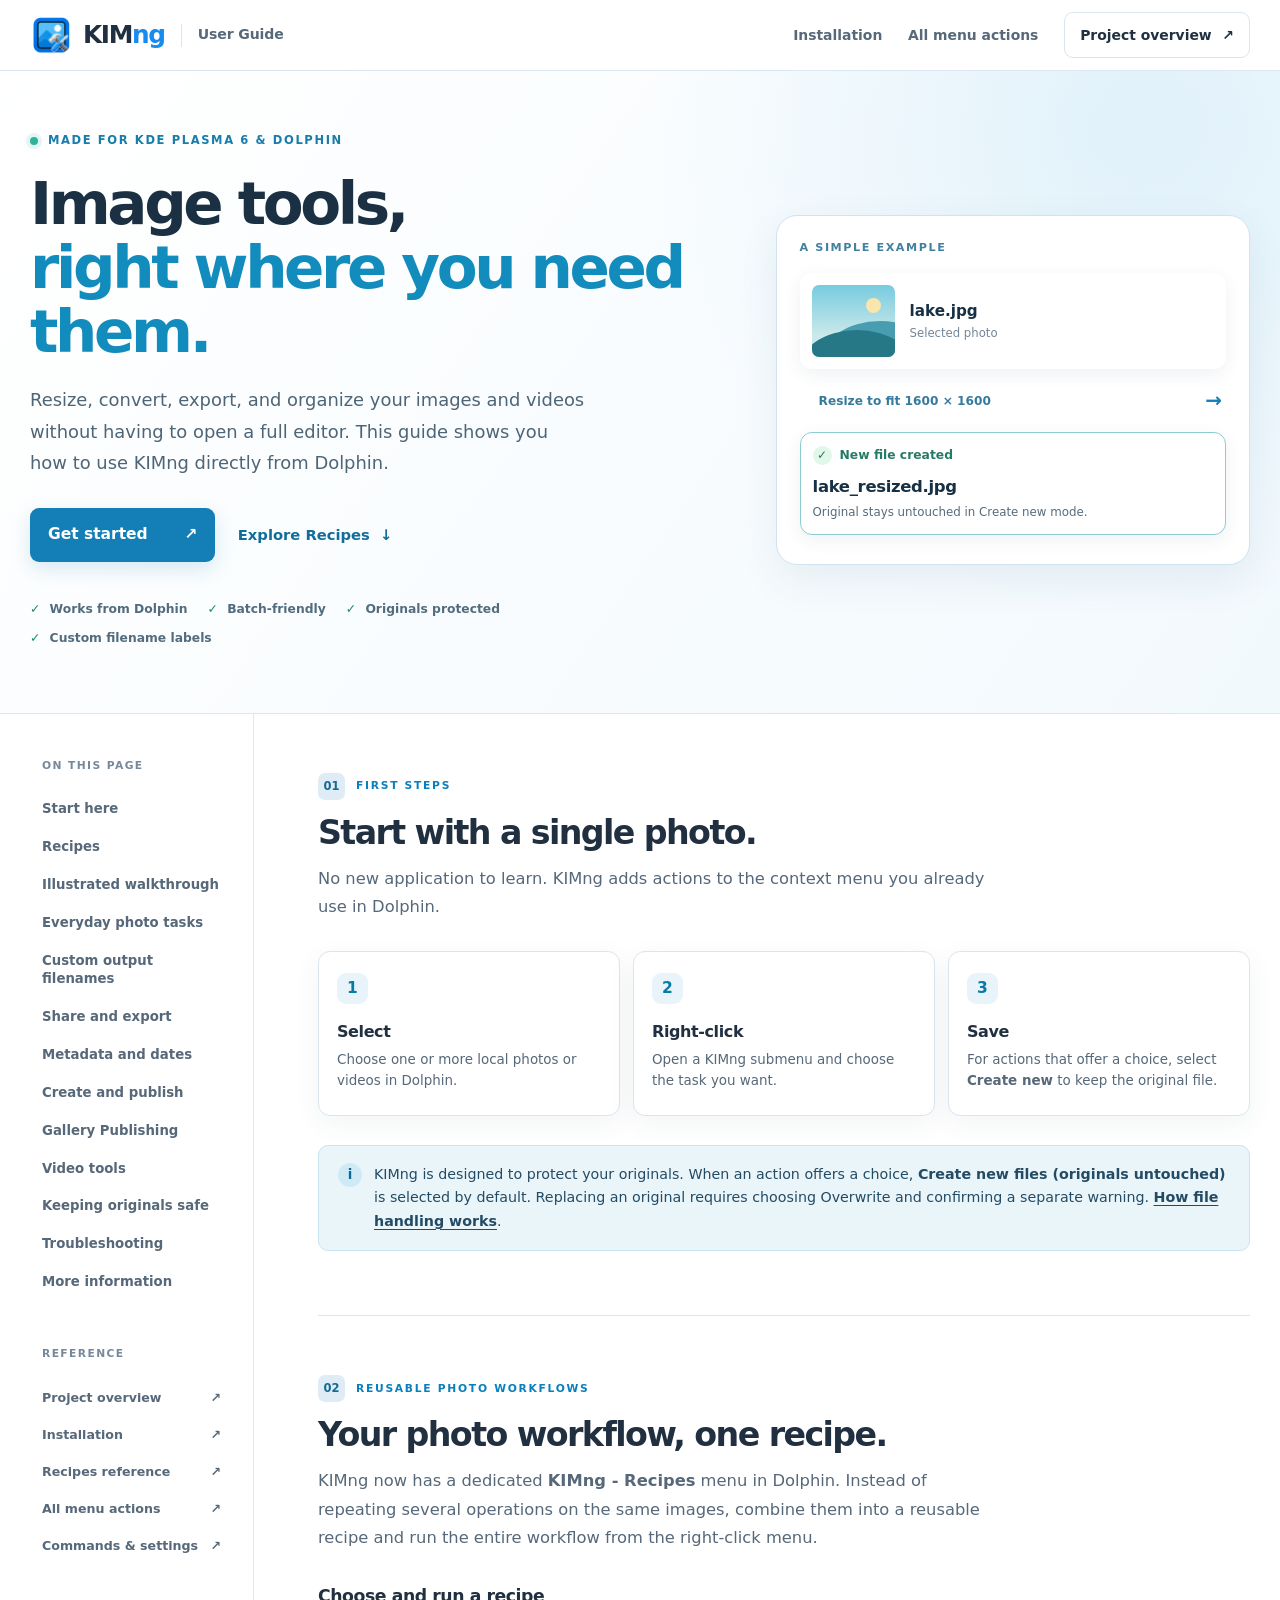
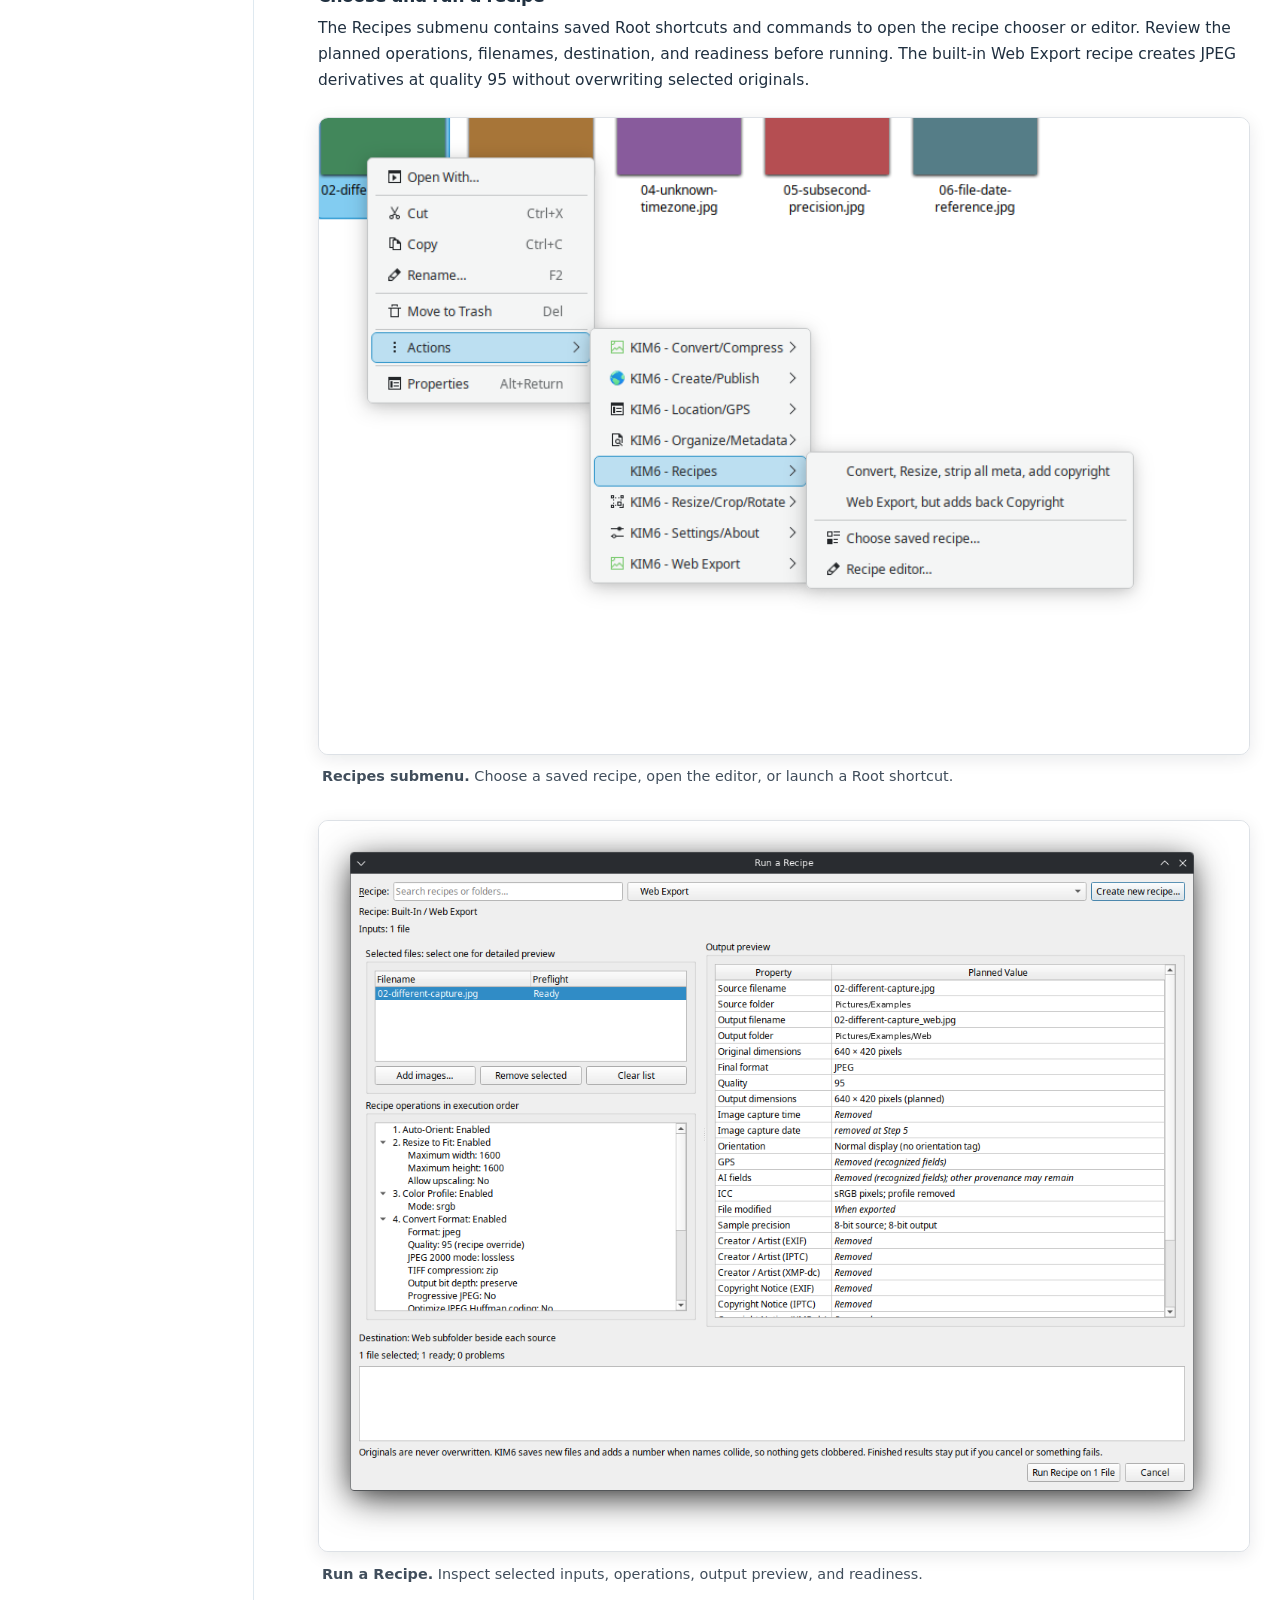
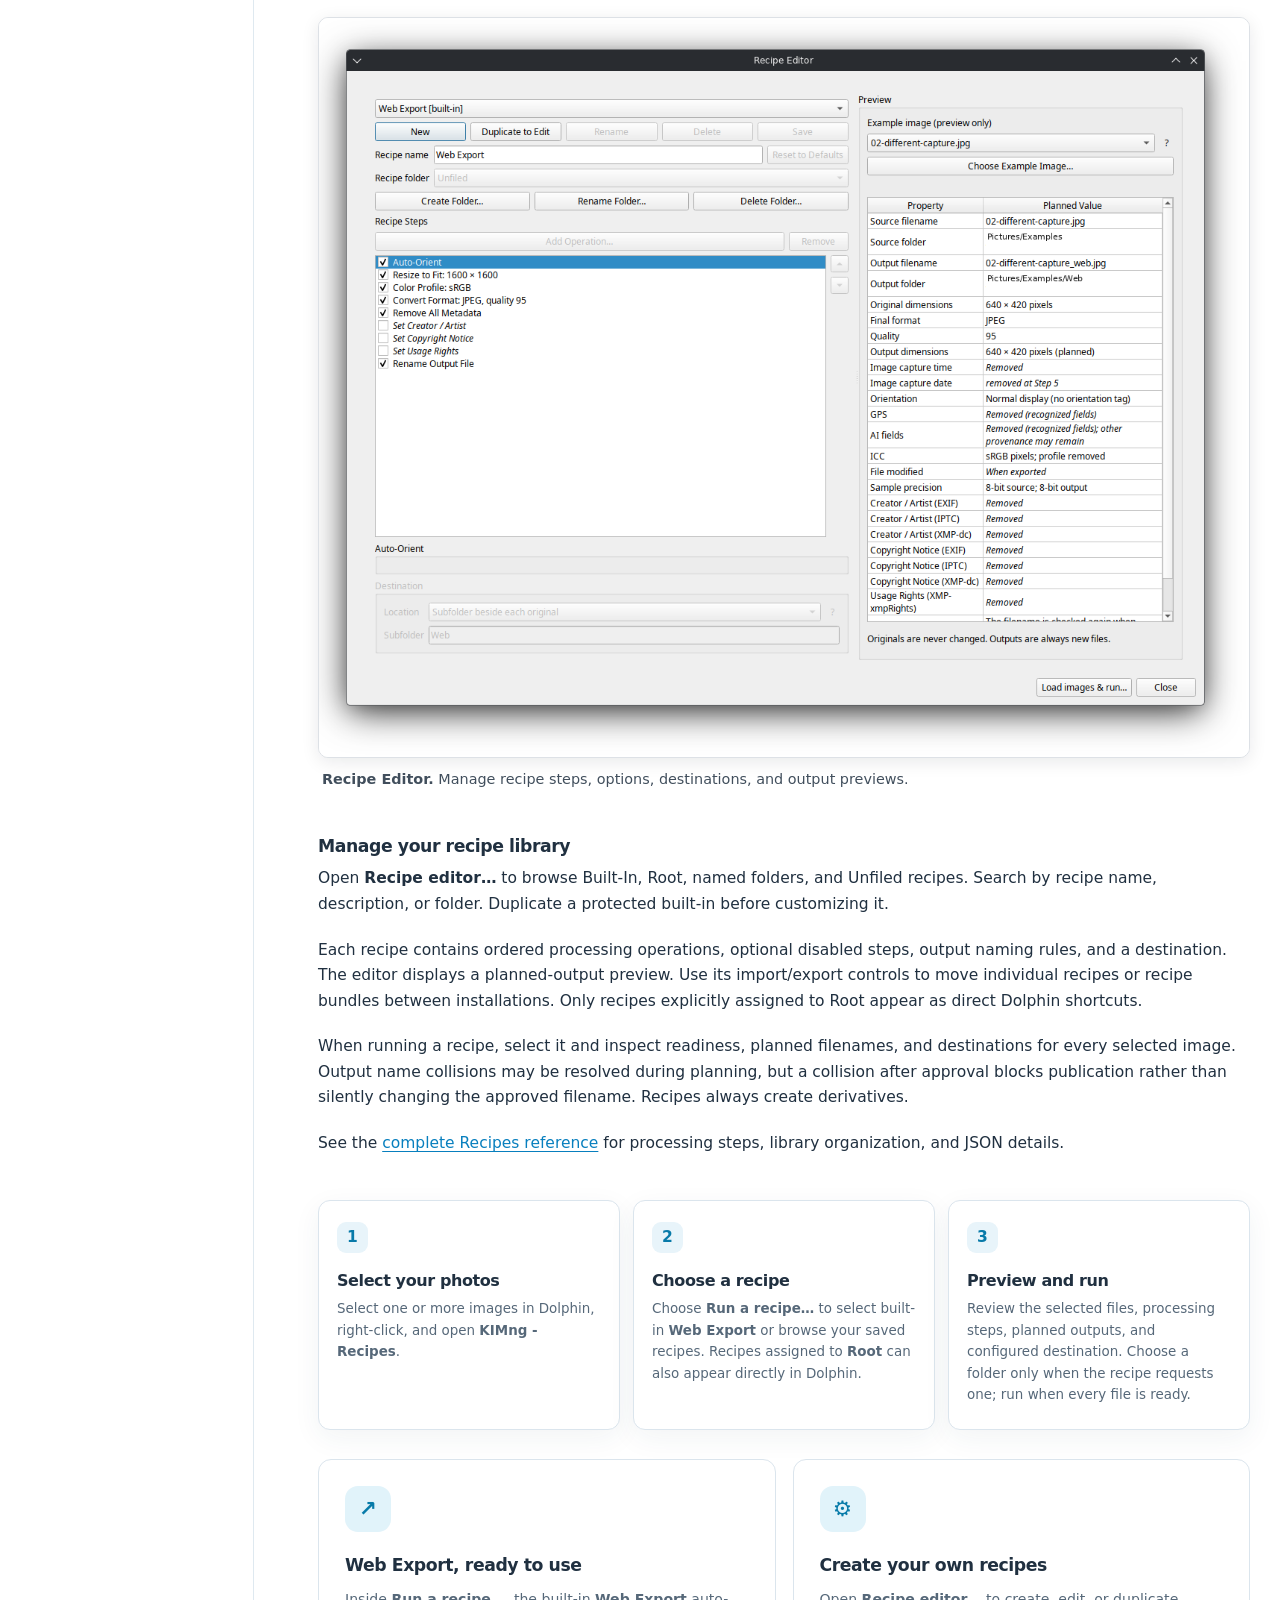
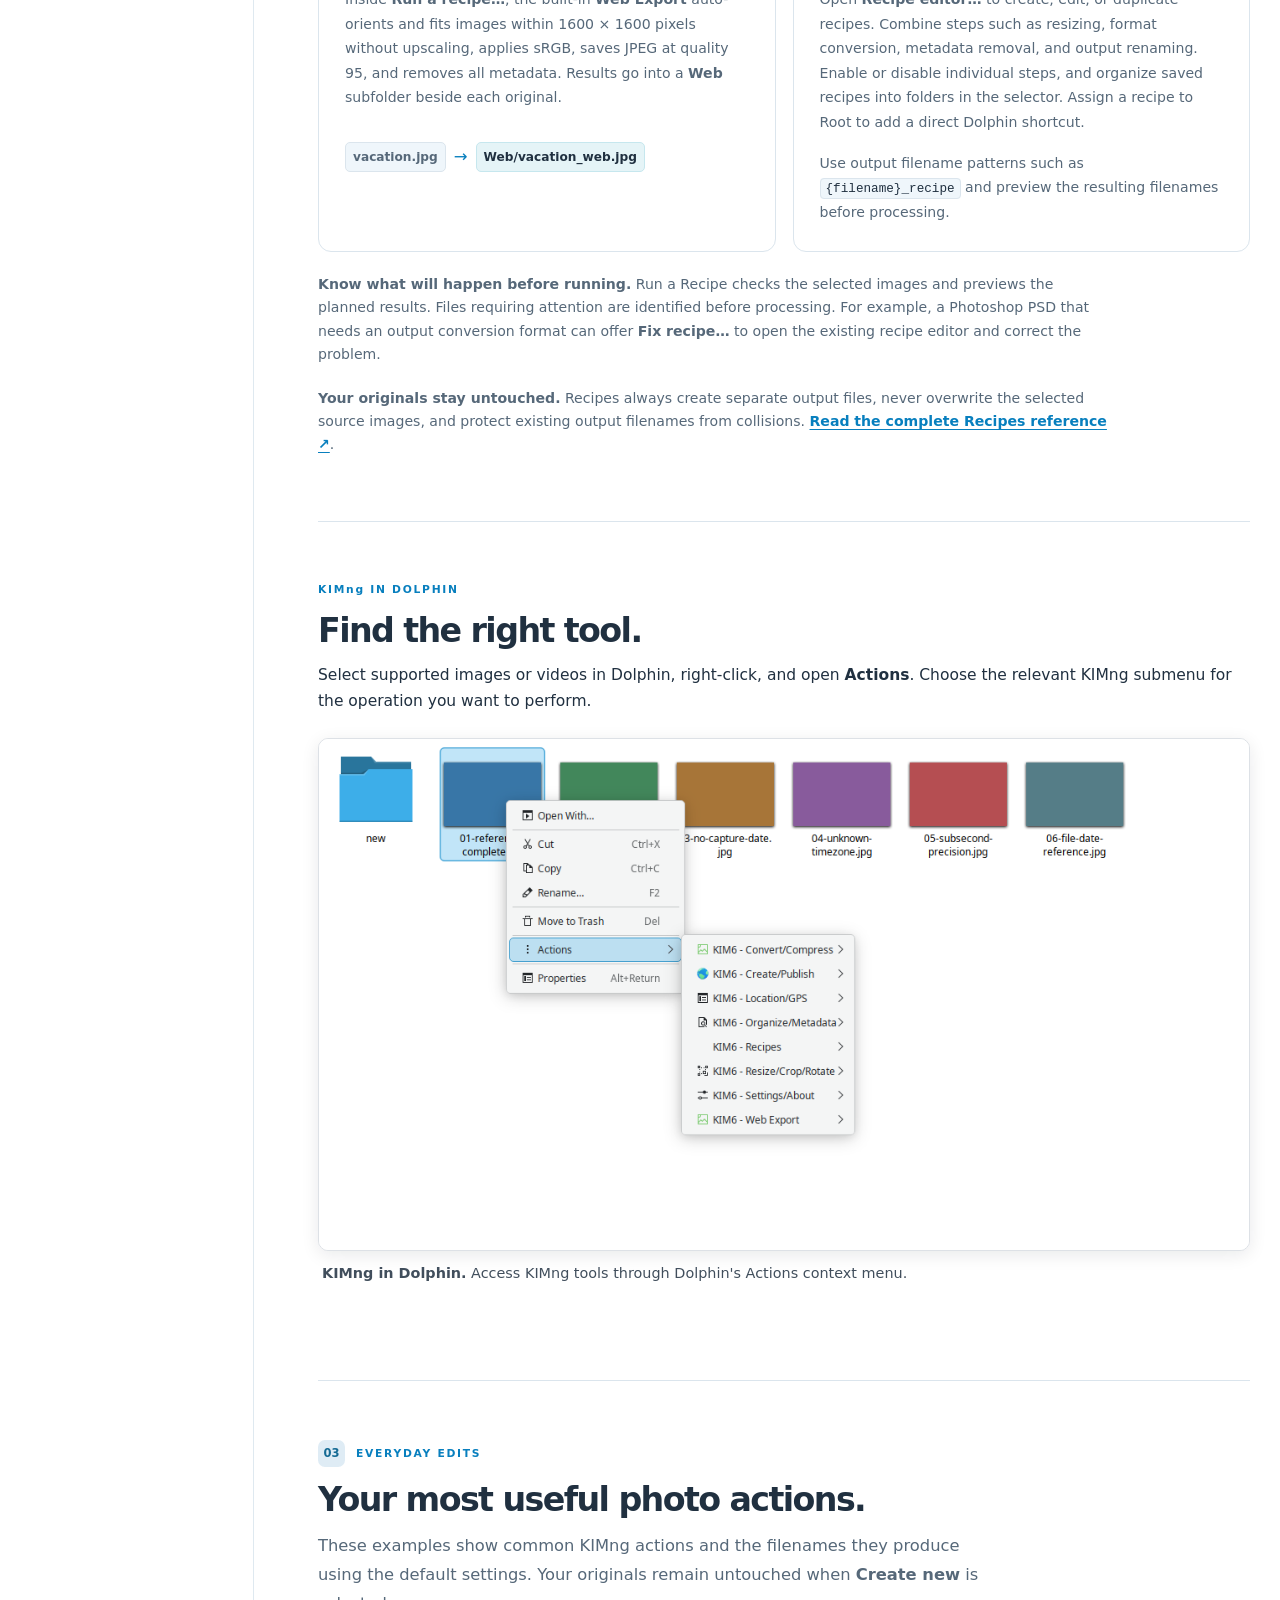
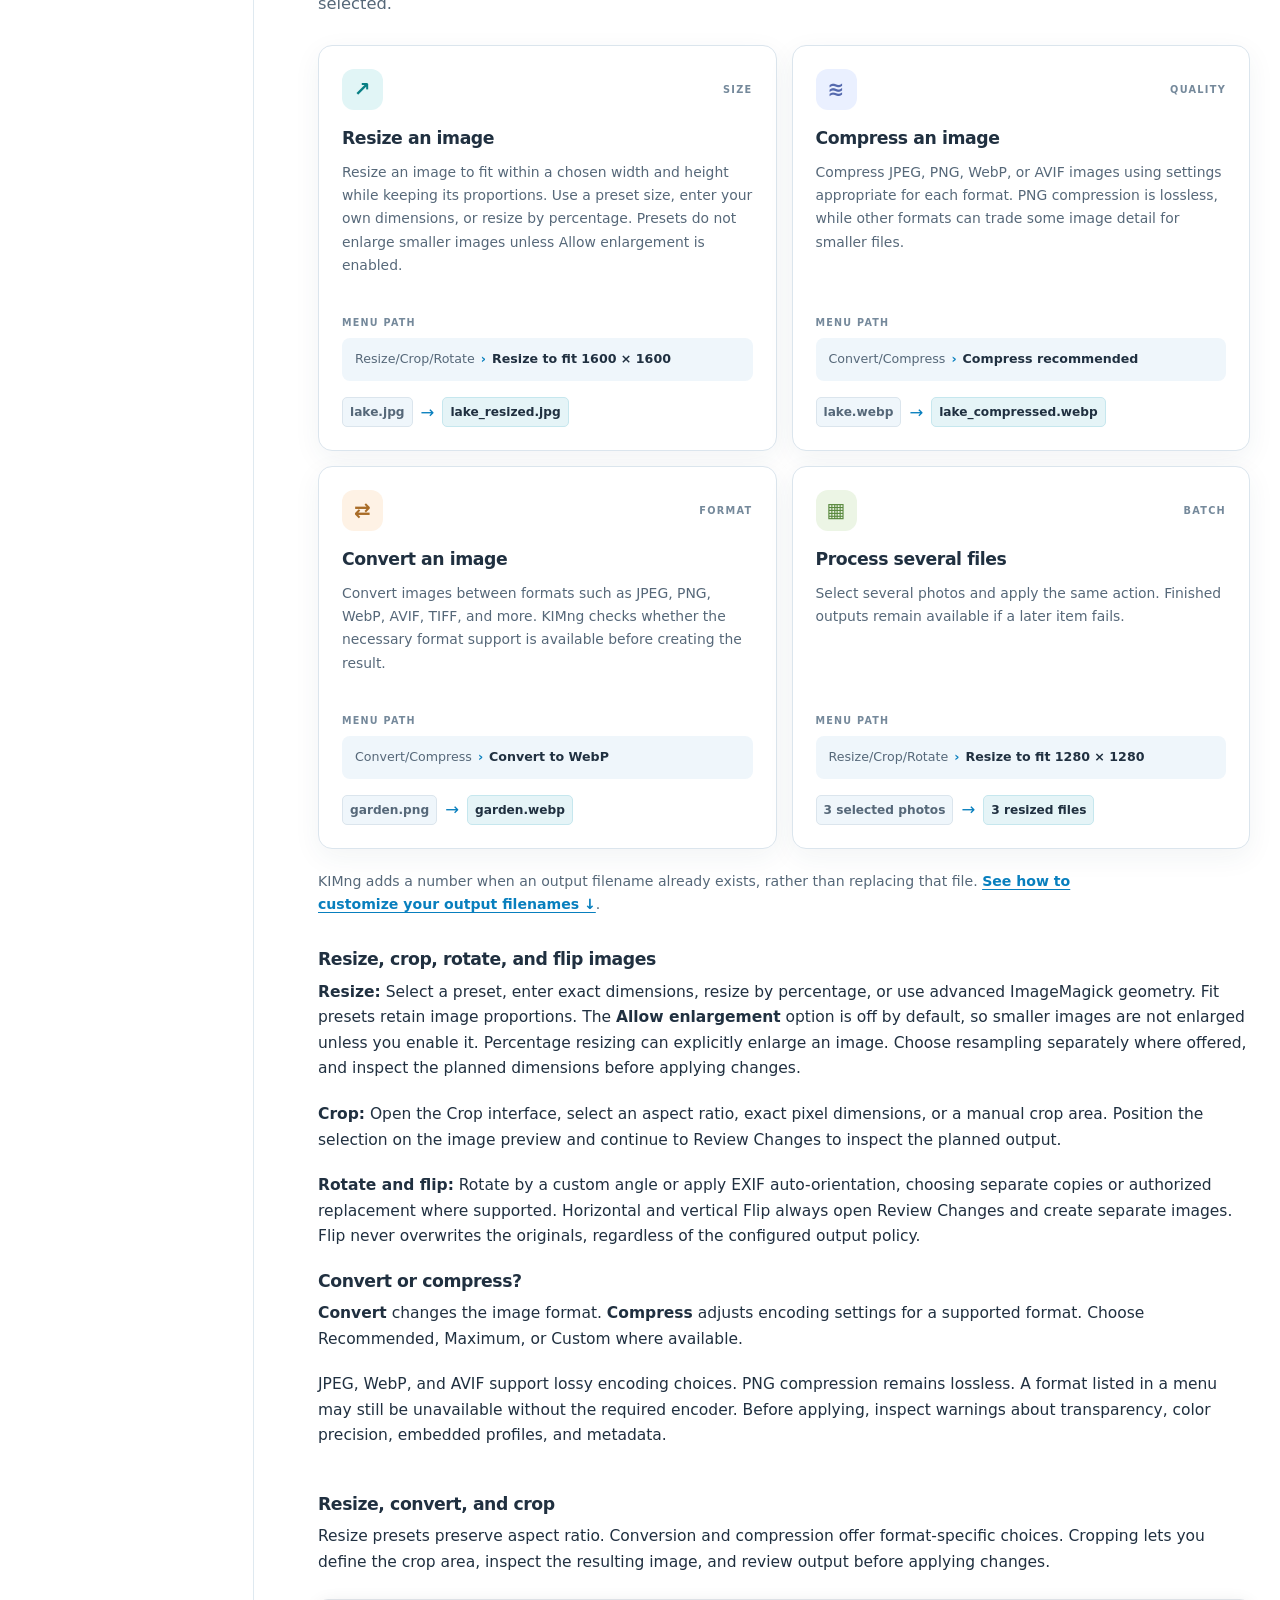
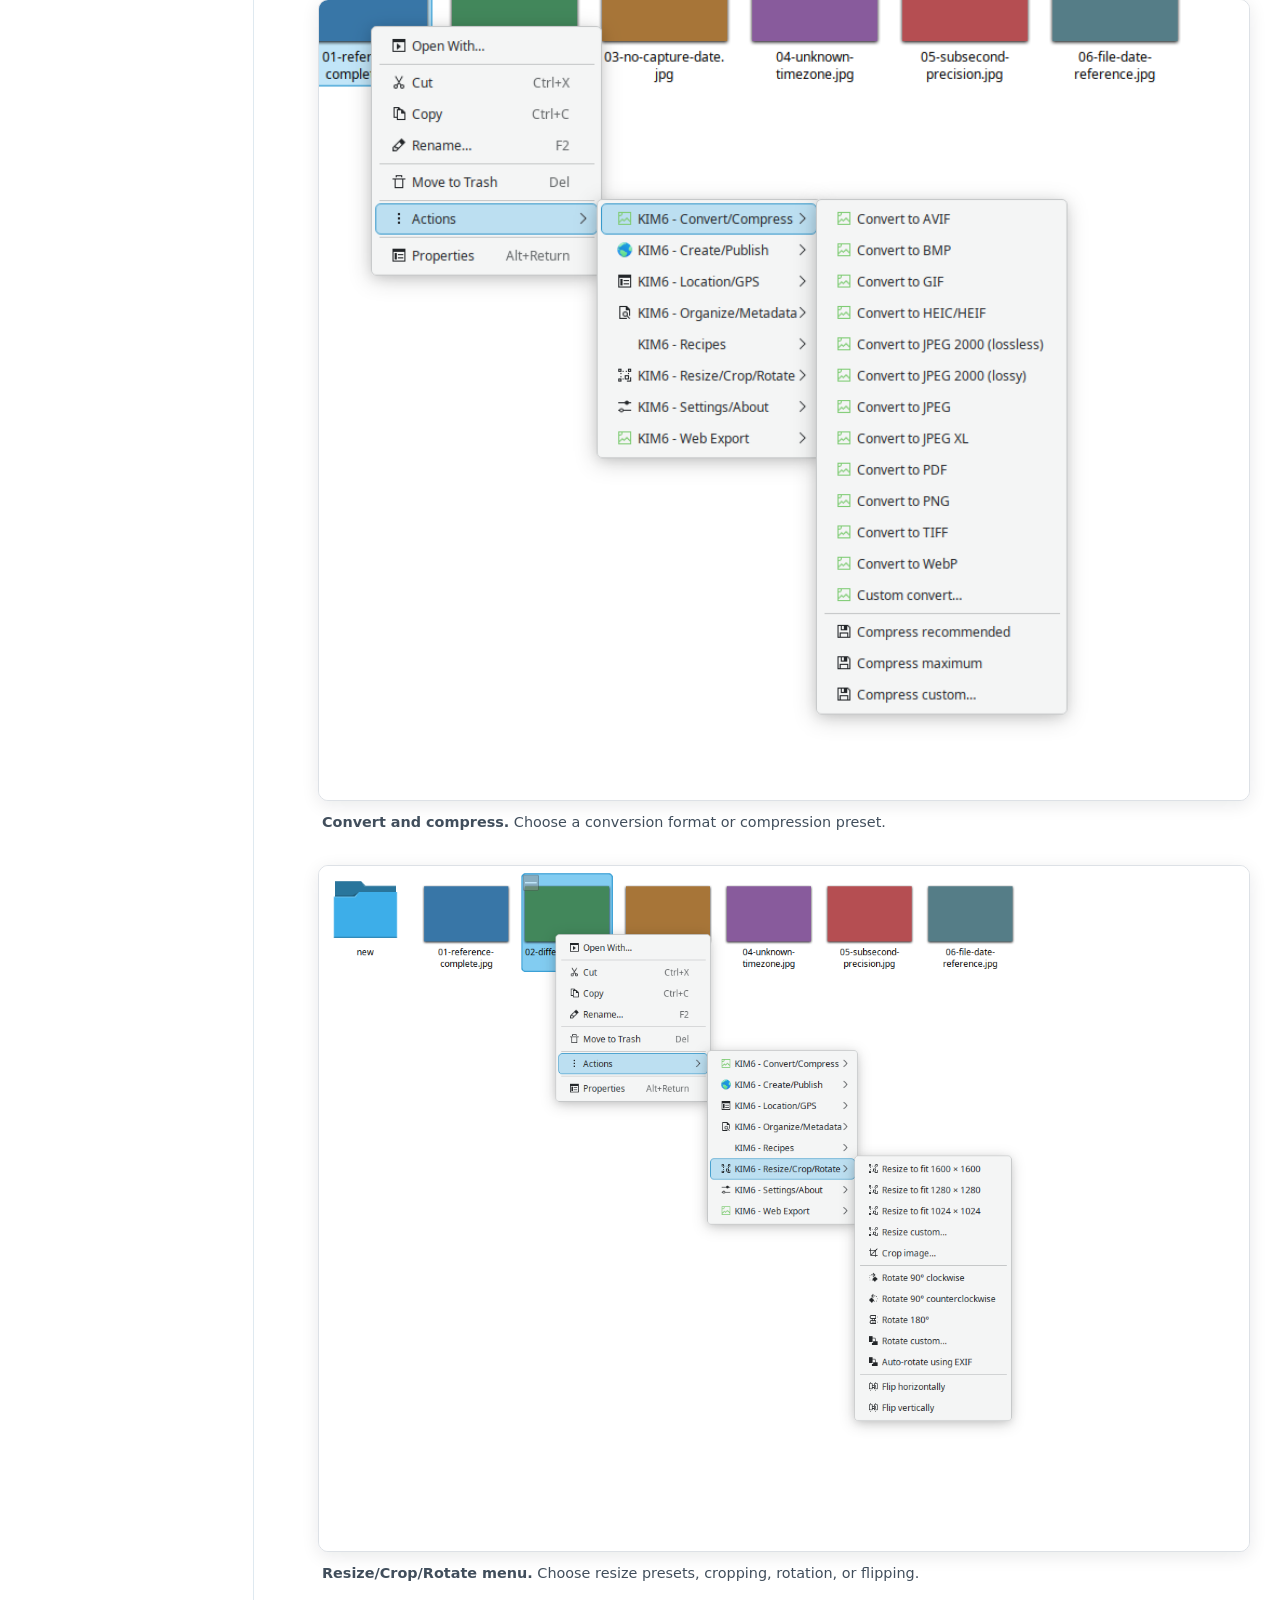
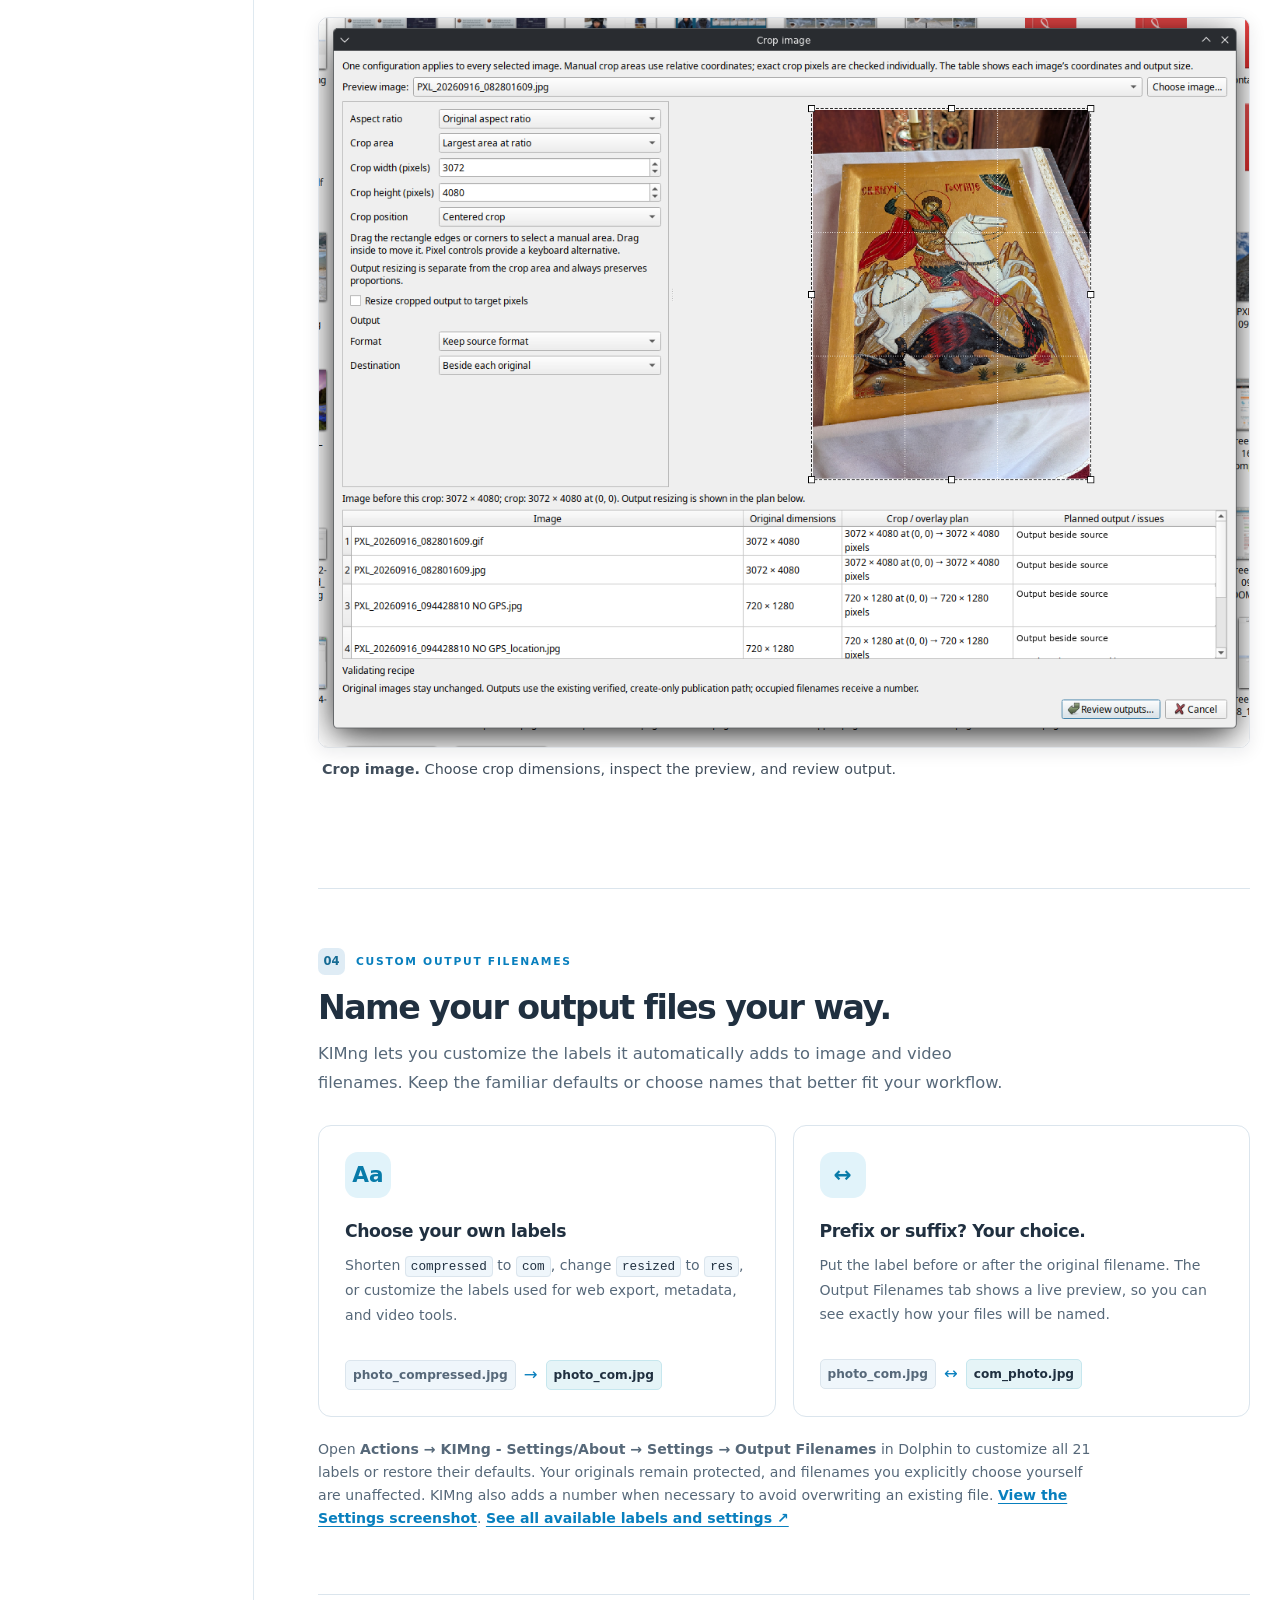
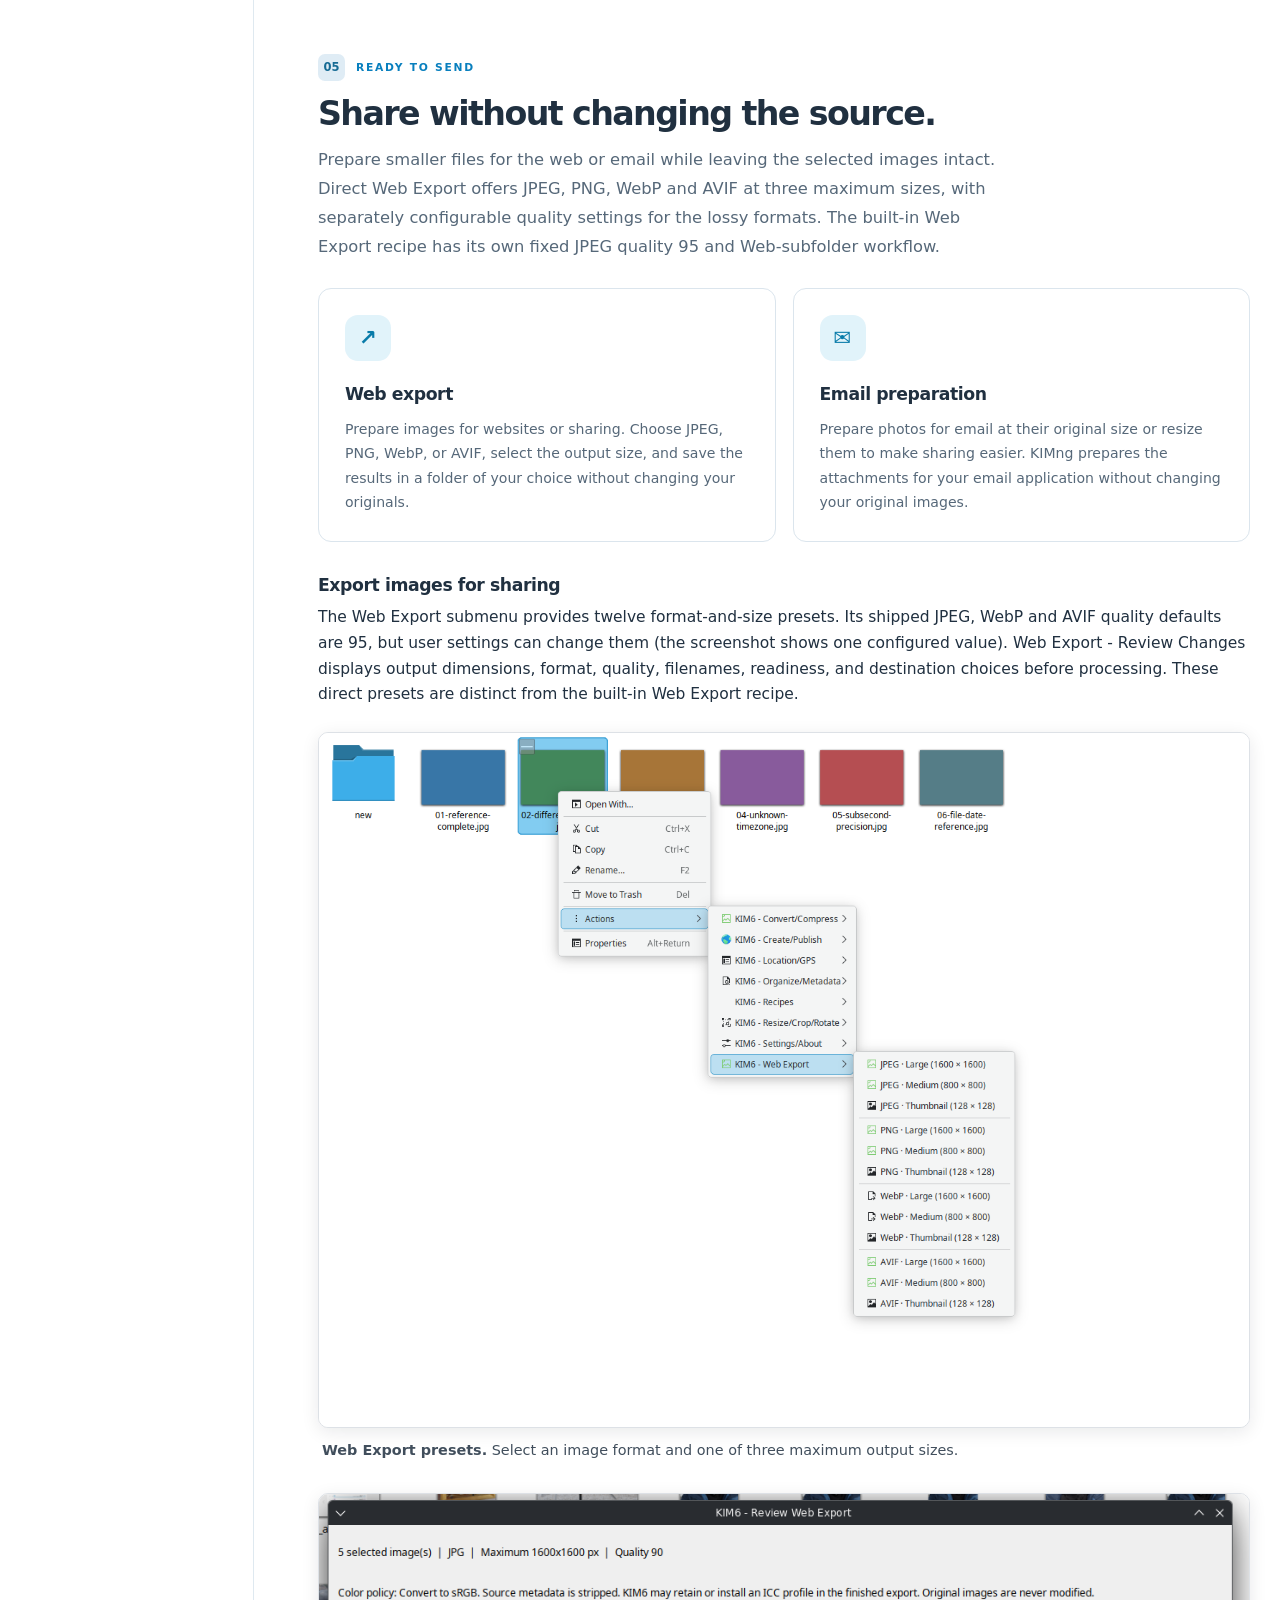
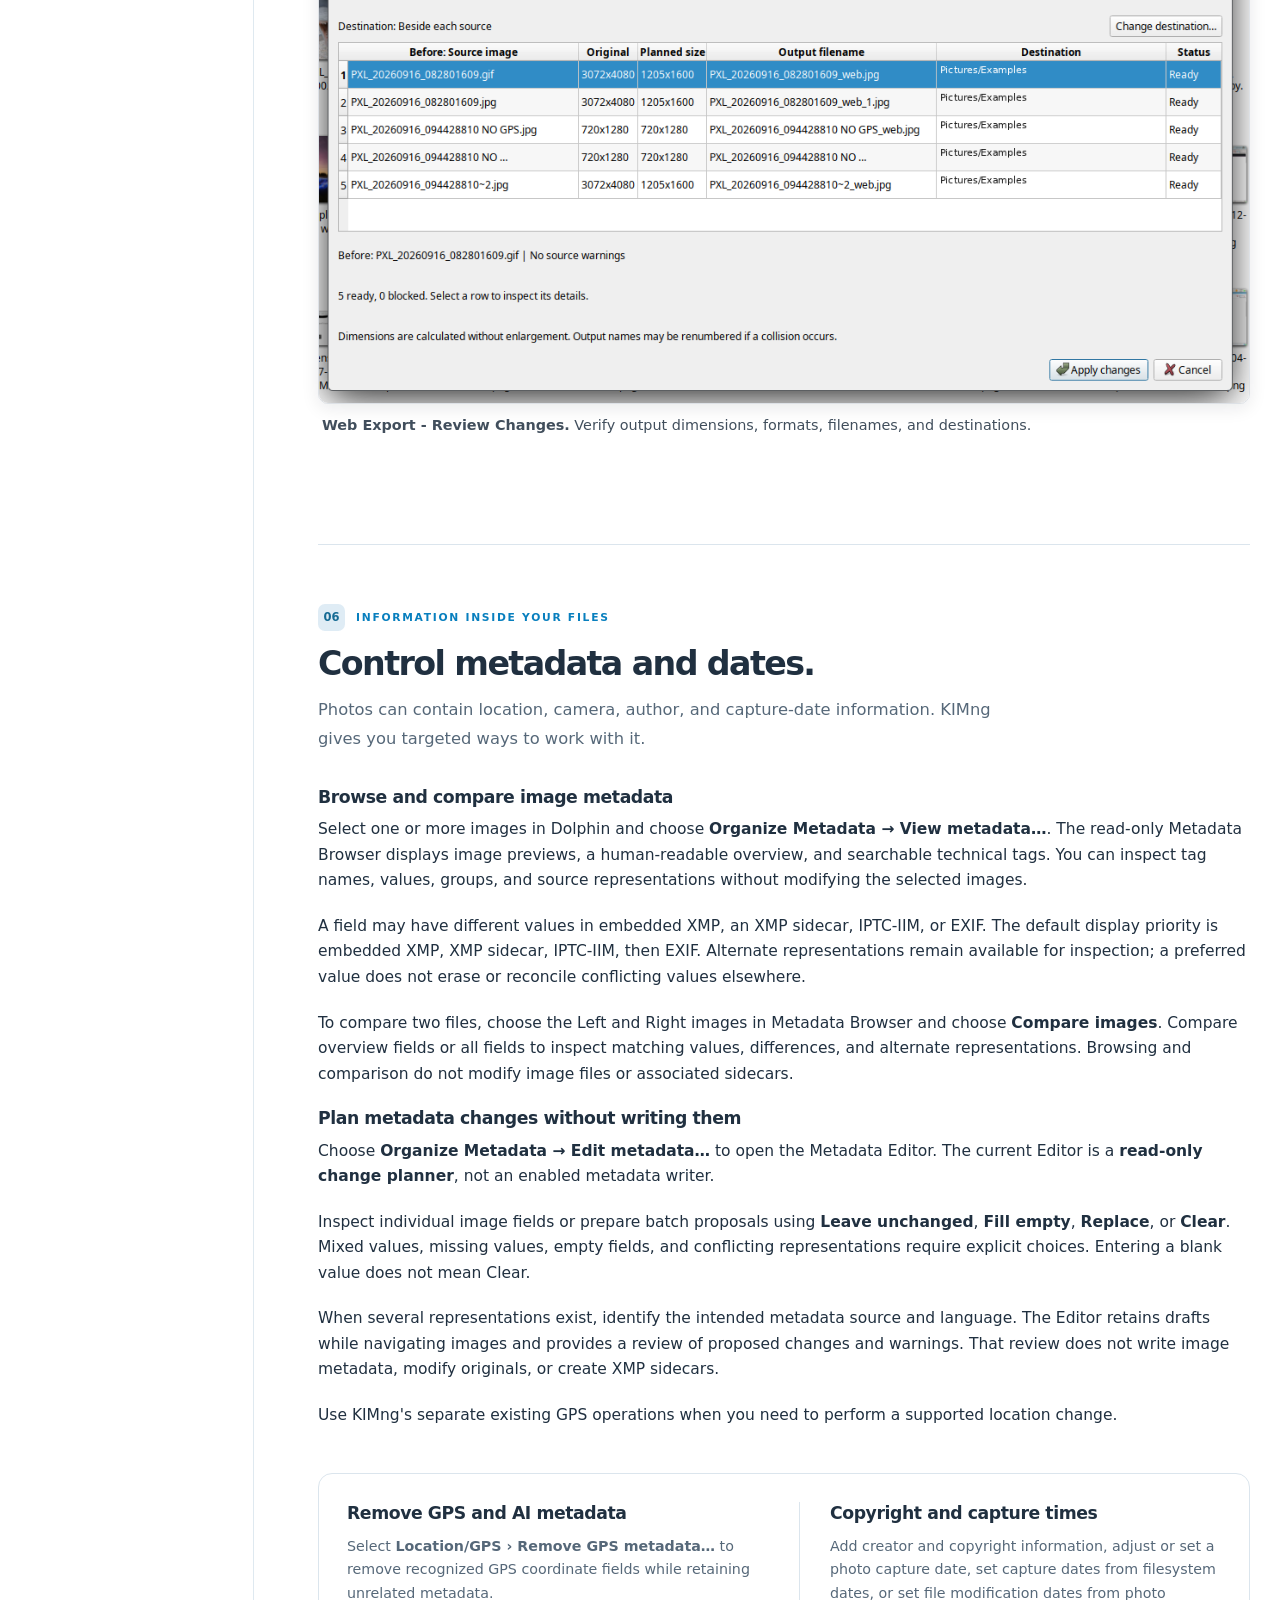
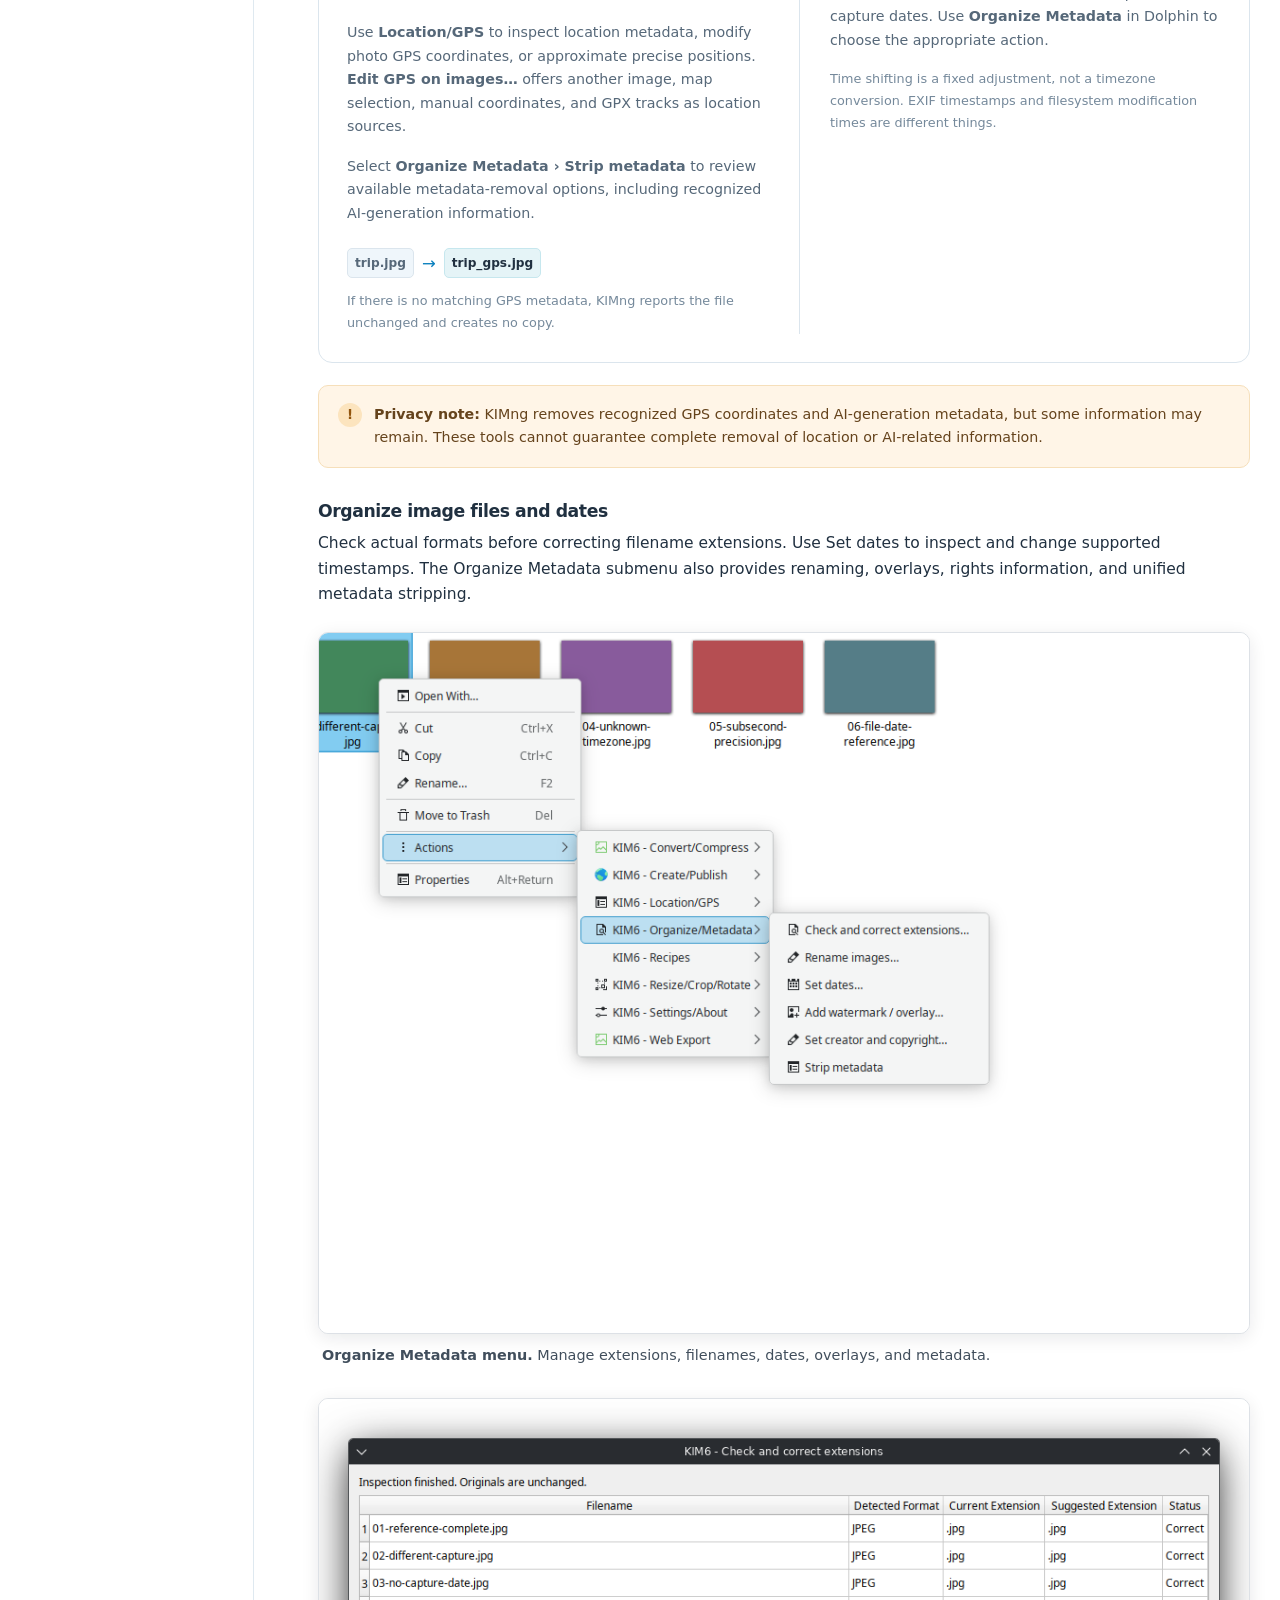
==== commit 4b693d98: "Correct and expand KIMng documentation for current workflows" ====
--- a/docs/index.html
+++ b/docs/index.html
@@ -75,7 +75,8 @@
         <a href="#filenames">Custom output filenames</a>
         <a href="#sharing">Share and export</a>
         <a href="#metadata">Metadata and dates</a>
-        <a href="#collections">Albums and collections</a>
+        <a href="#collections">Create and publish</a>
+        <a href="#gallery-publishing">Gallery Publishing</a>
         <a href="#video">Video tools</a>
         <a href="#file-handling">Keeping originals safe</a>
         <a href="#troubleshooting">Troubleshooting</a>
@@ -114,11 +115,11 @@
         <h2 id="recipes-title">Your photo workflow, one recipe.</h2>
         <p class="section-intro">KIMng now has a dedicated <strong>KIMng - Recipes</strong> menu in Dolphin. Instead of repeating several operations on the same images, combine them into a reusable recipe and run the entire workflow from the right-click menu.</p>
 
-<div class="kim6-doc-feature">
+<div class="kimng-doc-feature">
 <h3>Choose and run a recipe</h3>
 <p>The Recipes submenu contains saved Root shortcuts and commands to open the recipe chooser or editor. Review the planned operations, filenames, destination, and readiness before running. The built-in Web Export recipe creates JPEG derivatives at quality 95 without overwriting selected originals.</p>
 
-<figure class="kim6-doc-shot" id="shot-06">
+<figure class="kimng-doc-shot" id="shot-06">
   <a href="images/screenshots/06-recipes.png" title="View full-size Recipes submenu screenshot">
     <img src="images/screenshots/06-recipes.png"
          alt="Recipes submenu: Choose a saved recipe, open the editor, or launch a Root shortcut."
@@ -128,7 +129,7 @@
   <figcaption><strong>Recipes submenu.</strong> Choose a saved recipe, open the editor, or launch a Root shortcut.</figcaption>
 </figure>
 
-<figure class="kim6-doc-shot" id="shot-11">
+<figure class="kimng-doc-shot" id="shot-11">
   <a href="images/screenshots/11-run-recipe.png" title="View full-size Run a Recipe screenshot">
     <img src="images/screenshots/11-run-recipe.png"
          alt="Run a Recipe: Inspect selected inputs, operations, output preview, and readiness."
@@ -138,7 +139,7 @@
   <figcaption><strong>Run a Recipe.</strong> Inspect selected inputs, operations, output preview, and readiness.</figcaption>
 </figure>
 
-<figure class="kim6-doc-shot" id="shot-12">
+<figure class="kimng-doc-shot" id="shot-12">
   <a href="images/screenshots/12-recipe-editor.png" title="View full-size Recipe Editor screenshot">
     <img src="images/screenshots/12-recipe-editor.png"
          alt="Recipe Editor: Manage recipe steps, options, destinations, and output previews."
@@ -147,6 +148,33 @@
   </a>
   <figcaption><strong>Recipe Editor.</strong> Manage recipe steps, options, destinations, and output previews.</figcaption>
 </figure>
+</div>
+<div class="kimng-doc-feature">
+<h3>Manage your recipe library</h3>
+
+<p>Open <strong>Recipe editor…</strong> to browse Built-In,
+Root, named folders, and Unfiled recipes. Search by recipe
+name, description, or folder. Duplicate a protected built-in
+before customizing it.</p>
+
+<p>Each recipe contains ordered processing operations,
+optional disabled steps, output naming rules, and a
+destination. The editor displays a planned-output preview.
+Use its import/export controls to move individual recipes
+or recipe bundles between installations. Only recipes
+explicitly assigned to Root appear as direct Dolphin
+shortcuts.</p>
+
+<p>When running a recipe, select it and inspect readiness,
+planned filenames, and destinations for every selected
+image. Output name collisions may be resolved during
+planning, but a collision after approval blocks publication
+rather than silently changing the approved filename.
+Recipes always create derivatives.</p>
+
+<p>See the <a href="reference/RECIPES.html">complete Recipes
+reference</a> for processing steps, library organization,
+and JSON details.</p>
 </div>
 <div class="steps" aria-label="Running a recipe from Dolphin">
           <div class="step">
@@ -160,7 +188,7 @@
             <span class="step-number">2</span>
             <div>
               <h3>Choose a recipe</h3>
-              <p>Choose <strong>Choose saved recipe…</strong> to select built-in <strong>Web Export</strong> or browse your saved recipes. Recipes assigned to <strong>Root</strong> can also appear directly in Dolphin.</p>
+              <p>Choose <strong>Run a recipe…</strong> to select built-in <strong>Web Export</strong> or browse your saved recipes. Recipes assigned to <strong>Root</strong> can also appear directly in Dolphin.</p>
             </div>
           </div>
           <div class="step">
@@ -176,7 +204,7 @@
           <article class="feature-block">
             <div class="feature-symbol" aria-hidden="true">↗</div>
             <h3>Web Export, ready to use</h3>
-            <p>Inside <strong>Choose saved recipe…</strong>, the built-in <strong>Web Export</strong> auto-orients and fits images within 1600 × 1600 pixels without upscaling, applies sRGB, saves JPEG at quality 95, and removes all metadata. Results go into a <strong>Web</strong> subfolder beside each original.</p>
+            <p>Inside <strong>Run a recipe…</strong>, the built-in <strong>Web Export</strong> auto-orients and fits images within 1600 × 1600 pixels without upscaling, applies sRGB, saves JPEG at quality 95, and removes all metadata. Results go into a <strong>Web</strong> subfolder beside each original.</p>
             <div class="output">
               <span>vacation.jpg</span>
               <span class="output-arrow" aria-hidden="true">→</span>
@@ -192,7 +220,7 @@
           </article>
         </div>
 
-        <p class="section-footnote"><strong>Know what will happen before running.</strong> Run a Recipe checks the selected images and previews the planned results. Files requiring attention are identified before processing. For example, a Photoshop PSD that needs an output conversion format can offer <strong>Fix Recipe…</strong> to open the existing recipe editor and correct the problem.</p>
+        <p class="section-footnote"><strong>Know what will happen before running.</strong> Run a Recipe checks the selected images and previews the planned results. Files requiring attention are identified before processing. For example, a Photoshop PSD that needs an output conversion format can offer <strong>Fix recipe…</strong> to open the existing recipe editor and correct the problem.</p>
 
         <p class="section-footnote"><strong>Your originals stay untouched.</strong> Recipes always create separate output files, never overwrite the selected source images, and protect existing output filenames from collisions. <a href="reference/RECIPES.html">Read the complete Recipes reference <span aria-hidden="true">↗</span></a>.</p>
       </section>
@@ -202,7 +230,7 @@
 <h2 id="visual-guide-title">Find the right tool.</h2>
 <p>Select supported images or videos in Dolphin, right-click, and open <strong>Actions</strong>. Choose the relevant KIMng submenu for the operation you want to perform.</p>
 
-<figure class="kim6-doc-shot" id="shot-01">
+<figure class="kimng-doc-shot" id="shot-01">
   <a href="images/screenshots/01-main-menu.png" title="View full-size KIMng in Dolphin screenshot">
     <img src="images/screenshots/01-main-menu.png"
          alt="KIMng in Dolphin: Access KIMng tools through Dolphin&#x27;s Actions context menu."
@@ -220,7 +248,7 @@
           <article class="task-card">
             <div class="task-card-top"><span class="task-icon icon-resize" aria-hidden="true">↗</span><span class="task-type">SIZE</span></div>
             <h3>Resize an image</h3>
-            <p>Resize an image to fit within a chosen width and height while keeping its proportions. Use a preset size, enter your own dimensions, or resize by percentage.</p>
+            <p>Resize an image to fit within a chosen width and height while keeping its proportions. Use a preset size, enter your own dimensions, or resize by percentage. Presets do not enlarge smaller images unless Allow enlargement is enabled.</p>
             <p class="menu-label">MENU PATH</p>
             <div class="menu-path">Resize/Crop/Rotate <span aria-hidden="true">›</span> <strong>Resize to fit 1600 × 1600</strong></div>
             <div class="output"><span>lake.jpg</span><span class="output-arrow" aria-hidden="true">→</span><strong>lake_resized.jpg</strong></div>
@@ -252,11 +280,48 @@
         </div>
         <p class="section-footnote">KIMng adds a number when an output filename already exists, rather than replacing that file. <a href="#filenames">See how to customize your output filenames <span aria-hidden="true">↓</span></a>.</p>
 
-<div class="kim6-doc-feature">
+<div class="kimng-doc-feature">
+<h3>Resize, crop, rotate, and flip images</h3>
+
+<p><strong>Resize:</strong> Select a preset, enter exact
+dimensions, resize by percentage, or use advanced ImageMagick
+geometry. Fit presets retain image proportions. The
+<strong>Allow enlargement</strong> option is off by default,
+so smaller images are not enlarged unless you enable it.
+Percentage resizing can explicitly enlarge an image.
+Choose resampling separately where offered, and inspect
+the planned dimensions before applying changes.</p>
+
+<p><strong>Crop:</strong> Open the Crop interface, select an
+aspect ratio, exact pixel dimensions, or a manual crop area.
+Position the selection on the image preview and continue to
+Review Changes to inspect the planned output.</p>
+
+<p><strong>Rotate and flip:</strong> Rotate by a custom angle
+or apply EXIF auto-orientation, choosing separate copies or
+authorized replacement where supported. Horizontal and
+vertical Flip always open Review Changes and create separate
+images. Flip never overwrites the originals, regardless of
+the configured output policy.</p>
+
+<h3>Convert or compress?</h3>
+
+<p><strong>Convert</strong> changes the image format.
+<strong>Compress</strong> adjusts encoding settings for a
+supported format. Choose Recommended, Maximum, or Custom
+where available.</p>
+
+<p>JPEG, WebP, and AVIF support lossy encoding choices.
+PNG compression remains lossless. A format listed in a menu
+may still be unavailable without the required encoder.
+Before applying, inspect warnings about transparency,
+color precision, embedded profiles, and metadata.</p>
+</div>
+<div class="kimng-doc-feature">
 <h3>Resize, convert, and crop</h3>
 <p>Resize presets preserve aspect ratio. Conversion and compression offer format-specific choices. Cropping lets you define the crop area, inspect the resulting image, and review output before applying changes.</p>
 
-<figure class="kim6-doc-shot" id="shot-02">
+<figure class="kimng-doc-shot" id="shot-02">
   <a href="images/screenshots/02-convert-compress.png" title="View full-size Convert and compress screenshot">
     <img src="images/screenshots/02-convert-compress.png"
          alt="Convert and compress: Choose a conversion format or compression preset."
@@ -266,7 +331,7 @@
   <figcaption><strong>Convert and compress.</strong> Choose a conversion format or compression preset.</figcaption>
 </figure>
 
-<figure class="kim6-doc-shot" id="shot-07">
+<figure class="kimng-doc-shot" id="shot-07">
   <a href="images/screenshots/07-resize-crop-rotate.png" title="View full-size Resize/Crop/Rotate menu screenshot">
     <img src="images/screenshots/07-resize-crop-rotate.png"
          alt="Resize/Crop/Rotate menu: Choose resize presets, cropping, rotation, or flipping."
@@ -276,7 +341,7 @@
   <figcaption><strong>Resize/Crop/Rotate menu.</strong> Choose resize presets, cropping, rotation, or flipping.</figcaption>
 </figure>
 
-<figure class="kim6-doc-shot" id="shot-17">
+<figure class="kimng-doc-shot" id="shot-17">
   <a href="images/screenshots/17-crop-image.png" title="View full-size Crop image screenshot">
     <img src="images/screenshots/17-crop-image.png"
          alt="Crop image: Choose crop dimensions, inspect the preview, and review output."
@@ -317,7 +382,7 @@
           </article>
         </div>
 
-        <p class="section-footnote">Open <strong>Actions → KIMng - Settings/About → Settings → Output Filenames</strong> in Dolphin to customize all 21 labels or restore their defaults. Your originals remain protected, and filenames you explicitly choose yourself are unaffected. KIMng also adds a number when necessary to avoid overwriting an existing file. <a href="#settings-screenshot">View the Settings screenshot</a>. <a href="reference/commandconfig.html#custom-output-filename-labels">See all available labels and settings <span aria-hidden="true">↗</span></a></p>
+        <p class="section-footnote">Open <strong>Actions → KIMng - Settings/About → Settings → Output Filenames</strong> in Dolphin to customize all 21 labels or restore their defaults. Your originals remain protected, and filenames you explicitly choose yourself are unaffected. KIMng also adds a number when necessary to avoid overwriting an existing file. <a href="#shot-10">View the Settings screenshot</a>. <a href="reference/commandconfig.html#custom-output-filename-labels">See all available labels and settings <span aria-hidden="true">↗</span></a></p>
       </section>
 
       <section id="sharing" class="content-section" aria-labelledby="sharing-title">
@@ -329,11 +394,11 @@
           <article class="feature-block"><div class="feature-symbol" aria-hidden="true">✉</div><h3>Email preparation</h3><p>Prepare photos for email at their original size or resize them to make sharing easier. KIMng prepares the attachments for your email application without changing your original images.</p></article>
         </div>
 
-<div class="kim6-doc-feature">
+<div class="kimng-doc-feature">
 <h3>Export images for sharing</h3>
-<p>The Web Export submenu provides twelve format-and-size presets. Its shipped JPEG, WebP and AVIF quality defaults are 95, but user settings can change them (the screenshot shows one configured value). Review Web Export displays output dimensions, format, quality, filenames, readiness, and destination choices before processing. These direct presets are distinct from the built-in Web Export recipe.</p>
-
-<figure class="kim6-doc-shot" id="shot-09">
+<p>The Web Export submenu provides twelve format-and-size presets. Its shipped JPEG, WebP and AVIF quality defaults are 95, but user settings can change them (the screenshot shows one configured value). Web Export - Review Changes displays output dimensions, format, quality, filenames, readiness, and destination choices before processing. These direct presets are distinct from the built-in Web Export recipe.</p>
+
+<figure class="kimng-doc-shot" id="shot-09">
   <a href="images/screenshots/09-web-export.png" title="View full-size Web Export presets screenshot">
     <img src="images/screenshots/09-web-export.png"
          alt="Web Export presets: Select an image format and one of three maximum output sizes."
@@ -343,14 +408,14 @@
   <figcaption><strong>Web Export presets.</strong> Select an image format and one of three maximum output sizes.</figcaption>
 </figure>
 
-<figure class="kim6-doc-shot" id="shot-20">
-  <a href="images/screenshots/20-review-web-export.png" title="View full-size Review Web Export screenshot">
+<figure class="kimng-doc-shot" id="shot-20">
+  <a href="images/screenshots/20-review-web-export.png" title="View full-size Web Export - Review Changes screenshot">
     <img src="images/screenshots/20-review-web-export.png"
-         alt="Review Web Export: Verify output dimensions, formats, filenames, and destinations."
+         alt="Web Export - Review Changes: Verify output dimensions, formats, filenames, and destinations."
          width="1081" height="591"
          loading="lazy" decoding="async">
   </a>
-  <figcaption><strong>Review Web Export.</strong> Verify output dimensions, formats, filenames, and destinations.</figcaption>
+  <figcaption><strong>Web Export - Review Changes.</strong> Verify output dimensions, formats, filenames, and destinations.</figcaption>
 </figure>
 </div>
 </section>
@@ -359,38 +424,86 @@
         <p class="section-eyebrow"><span class="section-index">06</span> INFORMATION INSIDE YOUR FILES</p>
         <h2 id="metadata-title">Control metadata and dates.</h2>
         <p class="section-intro">Photos can contain location, camera, author, and capture-date information. KIMng gives you targeted ways to work with it.</p>
-        <div class="split-panel">
+        <div class="kimng-doc-feature">
+<h3>Browse and compare image metadata</h3>
+
+<p>Select one or more images in Dolphin and choose
+<strong>Organize Metadata → View metadata…</strong>.
+The read-only Metadata Browser displays image previews,
+a human-readable overview, and searchable technical tags.
+You can inspect tag names, values, groups, and source
+representations without modifying the selected images.</p>
+
+<p>A field may have different values in embedded XMP,
+an XMP sidecar, IPTC-IIM, or EXIF. The default display
+priority is embedded XMP, XMP sidecar, IPTC-IIM, then EXIF.
+Alternate representations remain available for inspection;
+a preferred value does not erase or reconcile conflicting
+values elsewhere.</p>
+
+<p>To compare two files, choose the Left and Right images in
+Metadata Browser and choose <strong>Compare images</strong>.
+Compare overview fields or all fields to inspect matching
+values, differences, and alternate representations.
+Browsing and comparison do not modify image files or
+associated sidecars.</p>
+
+<h3>Plan metadata changes without writing them</h3>
+
+<p>Choose <strong>Organize Metadata → Edit metadata…</strong>
+to open the Metadata Editor. The current Editor is a
+<strong>read-only change planner</strong>, not an enabled
+metadata writer.</p>
+
+<p>Inspect individual image fields or prepare batch proposals
+using <strong>Leave unchanged</strong>,
+<strong>Fill empty</strong>, <strong>Replace</strong>,
+or <strong>Clear</strong>. Mixed values, missing values,
+empty fields, and conflicting representations require
+explicit choices. Entering a blank value does not mean
+Clear.</p>
+
+<p>When several representations exist, identify the intended
+metadata source and language. The Editor retains drafts
+while navigating images and provides a review of proposed
+changes and warnings. That review does not write image
+metadata, modify originals, or create XMP sidecars.</p>
+
+<p>Use KIMng's separate existing GPS operations when you
+need to perform a supported location change.</p>
+</div>
+<div class="split-panel">
           <div>
             <h3>Remove GPS and AI metadata</h3>
             <p>Select <strong>Location/GPS › Remove GPS metadata…</strong> to remove recognized GPS coordinate fields while retaining unrelated metadata.</p>
-            <p>Use <strong>Location/GPS</strong> to inspect location metadata, modify photo GPS coordinates, or approximate precise positions. <strong>Modify GPS on images…</strong> offers another image, map selection, manual coordinates, and GPX tracks as location sources.</p>
-            <p>Select <strong>Organize/Metadata › Strip metadata</strong> to review available metadata-removal options, including recognized AI-generation information.</p>
+            <p>Use <strong>Location/GPS</strong> to inspect location metadata, modify photo GPS coordinates, or approximate precise positions. <strong>Edit GPS on images…</strong> offers another image, map selection, manual coordinates, and GPX tracks as location sources.</p>
+            <p>Select <strong>Organize Metadata › Strip metadata</strong> to review available metadata-removal options, including recognized AI-generation information.</p>
             <div class="output output-inline"><span>trip.jpg</span><span class="output-arrow" aria-hidden="true">→</span><strong>trip_gps.jpg</strong></div>
             <p class="minor">If there is no matching GPS metadata, KIMng reports the file unchanged and creates no copy.</p>
           </div>
           <div>
             <h3>Copyright and capture times</h3>
-            <p>Add creator and copyright information, adjust or set a photo capture date, set capture dates from filesystem dates, or set file modification dates from photo capture dates. Use <strong>Organize/Metadata</strong> in Dolphin to choose the appropriate action.</p>
+            <p>Add creator and copyright information, adjust or set a photo capture date, set capture dates from filesystem dates, or set file modification dates from photo capture dates. Use <strong>Organize Metadata</strong> in Dolphin to choose the appropriate action.</p>
             <p class="minor">Time shifting is a fixed adjustment, not a timezone conversion. EXIF timestamps and filesystem modification times are different things.</p>
           </div>
         </div>
         <div class="notice notice-caution"><span class="notice-symbol" aria-hidden="true">!</span><p><strong>Privacy note:</strong> KIMng removes recognized GPS coordinates and AI-generation metadata, but some information may remain. These tools cannot guarantee complete removal of location or AI-related information.</p></div>
 
-<div class="kim6-doc-feature">
+<div class="kimng-doc-feature">
 <h3>Organize image files and dates</h3>
-<p>Check actual formats before correcting filename extensions. Use Set dates to inspect and change supported timestamps. The Organize/Metadata submenu also provides renaming, overlays, rights information, and unified metadata stripping.</p>
-
-<figure class="kim6-doc-shot" id="shot-05">
-  <a href="images/screenshots/05-organize-metadata.png" title="View full-size Organize/Metadata menu screenshot">
+<p>Check actual formats before correcting filename extensions. Use Set dates to inspect and change supported timestamps. The Organize Metadata submenu also provides renaming, overlays, rights information, and unified metadata stripping.</p>
+
+<figure class="kimng-doc-shot" id="shot-05">
+  <a href="images/screenshots/05-organize-metadata.png" title="View full-size Organize Metadata menu screenshot">
     <img src="images/screenshots/05-organize-metadata.png"
-         alt="Organize/Metadata menu: Manage extensions, filenames, dates, overlays, and metadata."
+         alt="Organize Metadata menu: Manage extensions, filenames, dates, overlays, and metadata."
          width="982" height="739"
          loading="lazy" decoding="async">
   </a>
-  <figcaption><strong>Organize/Metadata menu.</strong> Manage extensions, filenames, dates, overlays, and metadata.</figcaption>
-</figure>
-
-<figure class="kim6-doc-shot" id="shot-14">
+  <figcaption><strong>Organize Metadata menu.</strong> Manage extensions, filenames, dates, overlays, and metadata.</figcaption>
+</figure>
+
+<figure class="kimng-doc-shot" id="shot-14">
   <a href="images/screenshots/14-check-extensions.png" title="View full-size Check and correct extensions screenshot">
     <img src="images/screenshots/14-check-extensions.png"
          alt="Check and correct extensions: Compare detected formats with filename extensions before correction."
@@ -400,7 +513,7 @@
   <figcaption><strong>Check and correct extensions.</strong> Compare detected formats with filename extensions before correction.</figcaption>
 </figure>
 
-<figure class="kim6-doc-shot" id="shot-18">
+<figure class="kimng-doc-shot" id="shot-18">
   <a href="images/screenshots/18-set-dates.png" title="View full-size Set dates screenshot">
     <img src="images/screenshots/18-set-dates.png"
          alt="Set dates: Inspect current and proposed image and filesystem timestamps."
@@ -411,11 +524,34 @@
 </figure>
 </div>
 
-<div class="kim6-doc-feature">
+<div class="kimng-doc-feature">
+<h3>Choose the appropriate GPS operation</h3>
+
+<p><strong>View GPS metadata…</strong> opens
+KIMng's existing GPS viewer.</p>
+
+<p><strong>Edit GPS on images…</strong> can use manually
+entered coordinates, map selection, a reference image,
+or a GPX track where supported.</p>
+
+<p><strong>Reduce exact GPS location…</strong> replaces
+precise coordinates with an approximate position.
+<strong>Remove GPS metadata…</strong> removes recognized
+coordinate fields. These are distinct operations.</p>
+
+<p>For modifying actions, inspect the chosen location,
+affected images, and planned changes before applying.
+Metadata Browser and Editor provide <strong>View on map</strong> access to a compact map for the selected GPS fields; field-level Edit GPS or Add GPS actions are available where supported. Viewing does not apply a change. The Metadata Editor retains pending proposals when opening the map.</p>
+
+<p>Remember that captions, other metadata, and visible
+landmarks may still reveal a location after coordinate
+metadata is removed.</p>
+</div>
+<div class="kimng-doc-feature">
 <h3>Inspect and modify GPS information</h3>
 <p>Modify GPS can use a reference image, manually entered coordinates, a map, or a GPX track where supported. Reducing coordinate precision replaces precise coordinates with an approximate location. Removing GPS metadata is a separate action. Inspect the planned changes before applying them.</p>
 
-<figure class="kim6-doc-shot" id="shot-04">
+<figure class="kimng-doc-shot" id="shot-04">
   <a href="images/screenshots/04-location-gps.png" title="View full-size Location/GPS menu screenshot">
     <img src="images/screenshots/04-location-gps.png"
          alt="Location/GPS menu: Inspect, modify, approximate, or remove location metadata."
@@ -425,47 +561,84 @@
   <figcaption><strong>Location/GPS menu.</strong> Inspect, modify, approximate, or remove location metadata.</figcaption>
 </figure>
 
-<figure class="kim6-doc-shot" id="shot-15">
-  <a href="images/screenshots/15-modify-gps.png" title="View full-size Modify GPS on images screenshot">
+<figure class="kimng-doc-shot" id="shot-15">
+  <a href="images/screenshots/15-modify-gps.png" title="View full-size Edit GPS on images screenshot">
     <img src="images/screenshots/15-modify-gps.png"
-         alt="Modify GPS on images: Review the selected location source, images, and map."
+         alt="Edit GPS on images: Review the selected location source, images, and map."
          width="1156" height="824"
          loading="lazy" decoding="async">
   </a>
-  <figcaption><strong>Modify GPS on images.</strong> Review the selected location source, images, and map.</figcaption>
-</figure>
-
-<figure class="kim6-doc-shot" id="shot-16">
-  <a href="images/screenshots/16-reduce-gps-precision.png" title="View full-size Reduce GPS precision screenshot">
+  <figcaption><strong>Edit GPS on images.</strong> Review the selected location source, images, and map.</figcaption>
+</figure>
+
+<figure class="kimng-doc-shot" id="shot-16">
+  <a href="images/screenshots/16-reduce-gps-precision.png" title="View full-size Reduce exact GPS location screenshot">
     <img src="images/screenshots/16-reduce-gps-precision.png"
-         alt="Reduce GPS precision: Inspect the original and approximate locations before applying."
+         alt="Reduce exact GPS location: Inspect the original and approximate locations before applying."
          width="1155" height="840"
          loading="lazy" decoding="async">
   </a>
-  <figcaption><strong>Reduce GPS precision.</strong> Inspect the original and approximate locations before applying.</figcaption>
+  <figcaption><strong>Reduce exact GPS location.</strong> Inspect the original and approximate locations before applying.</figcaption>
 </figure>
 </div>
 </section>
 
       <section id="collections" class="content-section" aria-labelledby="collections-title">
         <p class="section-eyebrow"><span class="section-index">07</span> MAKE SOMETHING NEW</p>
-        <h2 id="collections-title">From pictures to collections.</h2>
+        <h2 id="collections-title">Create and publish images.</h2>
         <p class="section-intro">Turn your photos into galleries, collages, albums, animations, or slideshows. KIMng saves the results separately, leaving your original images untouched.</p>
         <div class="collection-grid">
-          <div><span class="collection-symbol" aria-hidden="true">▤</span><strong>HTML gallery</strong><span>A browsable photo gallery.</span></div>
+          <div><span class="collection-symbol" aria-hidden="true">▤</span><strong>Gallery Publishing</strong><span>Offline image galleries and photo stories, with optional sections and multiple pages.</span></div>
           <div><span class="collection-symbol" aria-hidden="true">▦</span><strong>Collage</strong><span>Several pictures in one image.</span></div>
           <div><span class="collection-symbol" aria-hidden="true">▧</span><strong>PDF album &amp; print</strong><span>Multi-page albums or print layouts.</span></div>
           <div><span class="collection-symbol" aria-hidden="true">▥</span><strong>Multi-page TIFF</strong><span>Combine images into one TIFF.</span></div>
           <div><span class="collection-symbol" aria-hidden="true">◉</span><strong>Animated GIF/APNG</strong><span>Animation from selected images.</span></div>
           <div><span class="collection-symbol" aria-hidden="true">▶</span><strong>MP4 slideshow</strong><span>Choose timing, dimensions, frame rate, background and destination in one dialog. Images play in natural filename order.</span></div>
         </div>
-        <p class="section-footnote">Collages include grid, mosaic, hero, filmstrip and scattered layouts with operation-specific canvas, spacing, background, frame and shadow controls. Galleries include Dark Portfolio; printable PDF contact sheets complement albums and print layouts. Slideshows are silent and straightforward: fixed time per photo, without titles, transitions, pan, or zoom effects. Successful PDF and other publication workflows identify the saved result; when notices are available, <strong>Details (N)</strong> expands them for inspection.</p>
-
-<div class="kim6-doc-feature">
+        <p class="section-footnote">Collages include grid, mosaic, hero, filmstrip and scattered layouts with operation-specific canvas, spacing, background, frame and shadow controls. Gallery Publishing has its own chooser, story editor, styles, and offline website output. Printable PDF contact sheets complement albums and print layouts. Slideshows are silent and straightforward: fixed time per image, without titles, transitions, pan, or zoom effects. Successful PDF and other publication workflows identify the saved result; when notices are available, <strong>Details (N)</strong> expands them for inspection.</p>
+
+<div class="kimng-doc-feature">
+<h3>Choose the right publication format</h3>
+
+<p><strong>Collage:</strong> Arrange images using the
+available grid, mosaic, hero, filmstrip, or scattered
+layouts. Inspect the composition, canvas size, background,
+spacing, and optional framing before creating the output.</p>
+
+<p><strong>Slideshow preview:</strong> The interactive slideshow settings provide a selected-slide preview and a playback timestamp readout before rendering the silent MP4.</p>
+<p><strong>Contact sheet:</strong> Choose paper size,
+orientation, grid arrangement, image fitting, labels,
+and resolution for a printable PDF.</p>
+
+<p><strong>Convert PDF pages to images:</strong> Render the pages of a selected PDF into separate image files. Choose an output format and review the planned filenames and destinations before applying changes.</p>
+<p><strong>Extract embedded PDF images:</strong> Extract image resources from a PDF without rendering whole pages. Review the planned outputs before extraction. Both PDF input actions use Poppler utilities, default to placing results beside each source PDF, and leave the original documents untouched.</p>
+<p><strong>PDF album and print layout:</strong> Arrange
+selected images into ordered PDF pages using the available
+album or print presets.</p>
+
+<p><strong>Animated image:</strong> Choose GIF or APNG,
+frame delay, looping, and destination. Encoder availability
+and animation limits determine which output is supported.
+See the <a href="reference/FORMATS.html">format reference</a>.</p>
+
+<p><strong>Multi-page TIFF:</strong> Combine selected images
+into one TIFF document.</p>
+
+<p><strong>Video slideshow:</strong> Create a silent MP4
+from images, choosing timing, dimensions, frame rate,
+background, and destination. This is a straightforward
+slideshow without transitions, titles, or animated camera
+movement.</p>
+
+<p>These publication tools create derivatives rather than
+replacing the selected source images. Inspect the planned
+results and destinations before publication.</p>
+</div>
+<div class="kimng-doc-feature">
 <h3>Build collages and publication files</h3>
 <p>The Create/Publish submenu includes collages, PDF albums, contact sheets, galleries, animations, slideshows, and other outputs. The Collage dialog provides layout, image order, canvas, spacing, and background controls along with a composition preview.</p>
 
-<figure class="kim6-doc-shot" id="shot-03">
+<figure class="kimng-doc-shot" id="shot-03">
   <a href="images/screenshots/03-create-publish.png" title="View full-size Create and publish screenshot">
     <img src="images/screenshots/03-create-publish.png"
          alt="Create and publish: Find albums, collages, galleries, animations, and publication tools."
@@ -475,7 +648,7 @@
   <figcaption><strong>Create and publish.</strong> Find albums, collages, galleries, animations, and publication tools.</figcaption>
 </figure>
 
-<figure class="kim6-doc-shot" id="shot-19">
+<figure class="kimng-doc-shot" id="shot-19">
   <a href="images/screenshots/19-create-collage.png" title="View full-size Create a collage screenshot">
     <img src="images/screenshots/19-create-collage.png"
          alt="Create a collage: Arrange images and configure layout, spacing, and background."
@@ -487,6 +660,25 @@
 </div>
 </section>
 
+      <section id="gallery-publishing" class="content-section" aria-labelledby="gallery-publishing-title">
+        <p class="section-eyebrow">GALLERY PUBLISHING</p>
+        <h2 id="gallery-publishing-title">Build a gallery or photo story.</h2>
+        <p class="section-intro">Select images in Dolphin, right-click, and choose <strong>KIMng - Create/Publish → Create a gallery…</strong>. Choose <strong>Image gallery</strong> to open the classic gallery creator, or <strong>Photo story</strong> to open the three-panel story editor described below. These are different workflows.</p>
+        <h3>Image gallery</h3>
+<p>The classic image gallery creator lets you order images, edit captions, choose columns, select the Clean Light or Dark Portfolio theme, and choose Standard (up to 1920 px) or High (up to 3840 px) image resolution. Inspect the gallery preview before publishing. This workflow does not offer the Photo story editor's sections, multiple-page structure, or ZIP Review Changes workflow.</p>
+<h3>Photo story</h3>
+<h3>Arrange your story</h3>
+        <p>The editor has three panels: <strong>Story order</strong> on the left, the image and story canvas in the middle, and <strong>Gallery settings</strong> on the right. Change the image order, select an image to edit its information, or use <strong>Add heading</strong> and <strong>Add text</strong> to add narrative passages. Preview the website before publishing.</p>
+        <h3>Choose a gallery type, style, and arrangement</h3>
+        <p>Choose <strong>Travelogue</strong>, <strong>Photo essay</strong>, <strong>Illustrated story</strong>, or <strong>Simple gallery</strong>. The independent <strong>Visual style</strong> choices are <strong>Classic</strong>, <strong>Modern</strong>, <strong>Dramatic</strong>, <strong>Light</strong>, and <strong>Dark</strong>. <strong>Image arrangement</strong> offers <strong>One image</strong>, <strong>Up to two images</strong>, <strong>Adaptive</strong>, <strong>Justified</strong> (proportional rows), and <strong>Masonry</strong> (staggered columns). You can also choose whether to show captions and filenames.</p>
+        <h3>Organize a trip or longer story into sections</h3>
+        <p>Under <strong>Website structure</strong>, choose <strong>Single page</strong> to make one scrolling site with section links, or <strong>Multiple pages</strong> to make a home page and separate pages for sections. Choose <strong>Sections…</strong> to add named sections, such as places visited or chapters of a story. Give each section a title, an optional description, and an optional cover image. Check images in <strong>Images in this publication</strong> to assign them to the selected section. When your story has headings or paragraphs, the <strong>Story text</strong> control lets you assign those existing passages too. Unassigned material stays in the publication; removing a section does not delete its content.</p>
+        <h3>Preview, review, and publish</h3>
+        <p>Choose <strong>Gallery folder (recommended)</strong> or <strong>ZIP archive</strong> under <strong>Output format</strong>, then inspect the destination. Use <strong>Preview in browser</strong> to view the result in a browser. <strong>Review Changes</strong> shows planned pages, images, viewer files, destinations, and blocked items before anything is written. KIMng creates a new publication without overwriting your original images or replacing an existing gallery; conflicts require a new review. Generated gallery images do not carry embedded source metadata.</p>
+        <p>Open the resulting <code>index.html</code> locally to browse the website, including its full-screen image viewer. The site is designed for offline use. If you want to host it online, upload the published folder or extracted ZIP yourself; KIMng does not upload sites.</p>
+        <p>For the command and safety details, see the <a href="reference/commandconfig.html#gallery-choose">Gallery Publishing command reference</a>.</p>
+      </section>
+
       <section id="video" class="content-section" aria-labelledby="video-title">
   <p class="section-eyebrow"><span class="section-index">08</span> VIDEO WORKFLOWS</p>
   <h2 id="video-title">Video tools, directly in Dolphin.</h2>
@@ -495,7 +687,7 @@
   <h3>Choose a video operation</h3>
   <p>Use <strong>KIMng - Convert Video: AV1</strong>, <strong>H.264</strong>, or <strong>H.265</strong> to create a re-encoded video. Use <strong>Video Utilities</strong> for extracting or publishing parts of an existing video.</p>
 
-<figure class="kim6-doc-shot">
+<figure class="kimng-doc-shot">
   <a href="images/screenshots/21-video-menu-overview.png" title="View full-size Video actions in Dolphin screenshot">
     <img src="images/screenshots/21-video-menu-overview.png"
          alt="Video actions in Dolphin in KDE Dolphin"
@@ -512,7 +704,7 @@
 
   <p>The screenshot below shows the AV1 presets. The H.264 and H.265 menus offer the same resolution-and-quality combinations, with their respective codecs.</p>
 
-<figure class="kim6-doc-shot">
+<figure class="kimng-doc-shot">
   <a href="images/screenshots/22-video-av1-presets.png" title="View full-size AV1 conversion presets screenshot">
     <img src="images/screenshots/22-video-av1-presets.png"
          alt="AV1 conversion presets in KDE Dolphin"
@@ -533,7 +725,7 @@
     <li><strong>Create animated GIF from video…</strong> turns a selected video segment into an animation.</li>
   </ul>
 
-<figure class="kim6-doc-shot">
+<figure class="kimng-doc-shot">
   <a href="images/screenshots/23-video-utilities.png" title="View full-size Video Utilities screenshot">
     <img src="images/screenshots/23-video-utilities.png"
          alt="Video Utilities in KDE Dolphin"
@@ -553,17 +745,45 @@
         <div class="policy-grid">
           <article class="policy policy-create"><span class="policy-mark" aria-hidden="true">+</span><h3>Create new</h3><p>KIMng creates a separate file and leaves your original unchanged. When you are asked to choose, this is the default selection.</p></article>
           <article class="policy policy-replace"><span class="policy-mark" aria-hidden="true">↻</span><h3>Overwrite protection</h3><p>Replacing an original requires deliberately choosing Overwrite and approving a separate confirmation warning. You can cancel without changing the file.</p></article>
-          <article class="policy policy-inplace"><span class="policy-mark" aria-hidden="true">!</span><h3>Rotate and flip safely</h3><p>Rotate or flip images as separate copies, or choose to replace the originals after explicit confirmation. Automatic EXIF rotation has the same protection.</p></article>
-        </div>
-        <p><strong>Choose your defaults in Settings.</strong> In Dolphin, right-click a supported image or video and open <strong>Actions → KIMng - Settings/About → Settings</strong>. Choose whether supported operations should create separate files automatically or ask how to proceed. Save your preferences to use them for subsequent operations.</p>
+          <article class="policy policy-inplace"><span class="policy-mark" aria-hidden="true">!</span><h3>Rotate and flip safely</h3><p>Rotation and automatic EXIF orientation can offer authorized replacement. Horizontal and vertical Flip always create separate reviewed images and never overwrite the originals.</p></article>
+        </div>
+        <p><strong>Output policy depends on the operation.</strong> Some interactive Review Changes dialogs, including Resize, Compress, and Convert video, provide their own Create and Overwrite choices. A saved output-policy preference does not automatically determine every dialog's available choices. Flip and other create-only operations never offer replacement of selected originals. Where replacement is supported, it requires explicit approval.</p>
+<p><strong>Choose your defaults in Settings.</strong> In Dolphin, right-click a supported image or video and open <strong>Actions → KIMng - Settings/About → Settings</strong>. Choose whether supported operations should create separate files automatically or ask how to proceed. Save your preferences to use them for subsequent operations.</p>
 <p><strong>Actions that create separate files.</strong> Web export, email preparation, galleries, albums, slideshows, and video frame, audio, and GIF tools leave your originals untouched. Video transcoding can also replace an original, but only after explicit confirmation.</p>
 <p><strong>Existing filenames and processing failures.</strong> KIMng avoids silently overwriting existing results. Where supported, it adds a number to resolve filename conflicts. It checks generated output before publishing it, and successfully completed results remain available if a later item in the batch fails. See <a href="reference/commandconfig.html#output-and-file-handling">file-handling and configuration details</a>.</p>
 
-<div class="kim6-doc-feature">
+<div class="kimng-doc-feature">
+<h3>Understand Review Changes</h3>
+
+<p>Before applying a supported operation, inspect the
+original and proposed result, exact output filename,
+destination directory, per-file status, and warnings.
+Resolve blocked items rather than assuming they will be
+skipped or automatically renamed.</p>
+
+<p>For derivative operations, the default destination is
+beside each source, including batches selected from
+different source directories. Where offered,
+<strong>Change destination…</strong> selects a shared
+output directory. Confirm that the displayed planned
+paths reflect your choice.</p>
+
+<p>Once a publication plan has been approved, a new
+destination collision or changed source must not silently
+alter the approved result. The operation should block
+the affected output rather than overwrite or rename it
+without another review.</p>
+
+<p><strong>Cancel</strong> abandons the pending operation.
+Previously completed publications in a batch may remain.
+The Metadata Editor's review is different: it previews
+draft proposals but does not yet execute metadata writes.</p>
+</div>
+<div class="kimng-doc-feature">
 <h3>Review changes before publication</h3>
 <p>Inspect the proposed results, filenames, directories, and per-file status. Resolve blocked items before proceeding. Different operations have different review controls, but KIMng protects originals through their applicable output and overwrite rules.</p>
 
-<figure class="kim6-doc-shot" id="shot-13">
+<figure class="kimng-doc-shot" id="shot-13">
   <a href="images/screenshots/13-preview-changes.png" title="View full-size Preview changes screenshot">
     <img src="images/screenshots/13-preview-changes.png"
          alt="Preview changes: Review source files, planned results, destinations, and status."
@@ -574,11 +794,11 @@
 </figure>
 </div>
 
-<div class="kim6-doc-feature">
+<div class="kimng-doc-feature">
 <h3>Configure settings and help</h3>
 <p>Settings includes output policy, image quality, location units, creator and rights information, and map loading. Output Filenames controls generated filename labels. Settings/About also provides the license, application information, and HTML User Guide.</p>
 
-<figure class="kim6-doc-shot" id="shot-08">
+<figure class="kimng-doc-shot" id="shot-08">
   <a href="images/screenshots/08-settings-about.png" title="View full-size Settings/About menu screenshot">
     <img src="images/screenshots/08-settings-about.png"
          alt="Settings/About menu: Open settings, application information, license, and help."
@@ -588,7 +808,7 @@
   <figcaption><strong>Settings/About menu.</strong> Open settings, application information, license, and help.</figcaption>
 </figure>
 
-<figure class="kim6-doc-shot" id="shot-10">
+<figure class="kimng-doc-shot" id="shot-10">
   <a href="images/screenshots/10-settings-menu.png" title="View full-size KIMng Settings screenshot">
     <img src="images/screenshots/10-settings-menu.png"
          alt="KIMng Settings: Configure output policy, quality, rights information, and maps."
--- a/docs/work.css
+++ b/docs/work.css
@@ -325,27 +325,27 @@
 @media print { .reference-sidebar { display: none; } .reference-layout { display: block; } }
 
 
-/* Approved KIM6 documentation screenshots */
-.kim6-doc-feature {
+/* KIMng documentation screenshots */
+.kimng-doc-feature {
   margin: 2rem 0 2.75rem;
 }
 
-.kim6-doc-feature > h3 {
+.kimng-doc-feature > h3 {
   margin-bottom: 0.5rem;
 }
 
-.kim6-doc-feature > p {
+.kimng-doc-feature > p {
   line-height: 1.65;
   margin-bottom: 1.25rem;
 }
 
-.kim6-doc-shot {
+.kimng-doc-shot {
   width: 100%;
   max-width: 100%;
   margin: 1.5rem 0 2rem;
 }
 
-.kim6-doc-shot a {
+.kimng-doc-shot a {
   display: block;
   overflow: hidden;
   border-radius: 10px;
@@ -353,14 +353,14 @@
   box-shadow: 0 4px 18px rgba(0, 20, 35, 0.09);
 }
 
-.kim6-doc-shot img {
+.kimng-doc-shot img {
   display: block;
   width: 100%;
   max-width: 100%;
   height: auto;
 }
 
-.kim6-doc-shot figcaption {
+.kimng-doc-shot figcaption {
   margin: 0.7rem 0.25rem 0;
   font-size: 0.9rem;
   line-height: 1.5;
@@ -368,11 +368,11 @@
 }
 
 @media (max-width: 700px) {
-  .kim6-doc-feature {
+  .kimng-doc-feature {
     margin: 1.5rem 0 2rem;
   }
 
-  .kim6-doc-shot a {
+  .kimng-doc-shot a {
     border-radius: 6px;
   }
 }
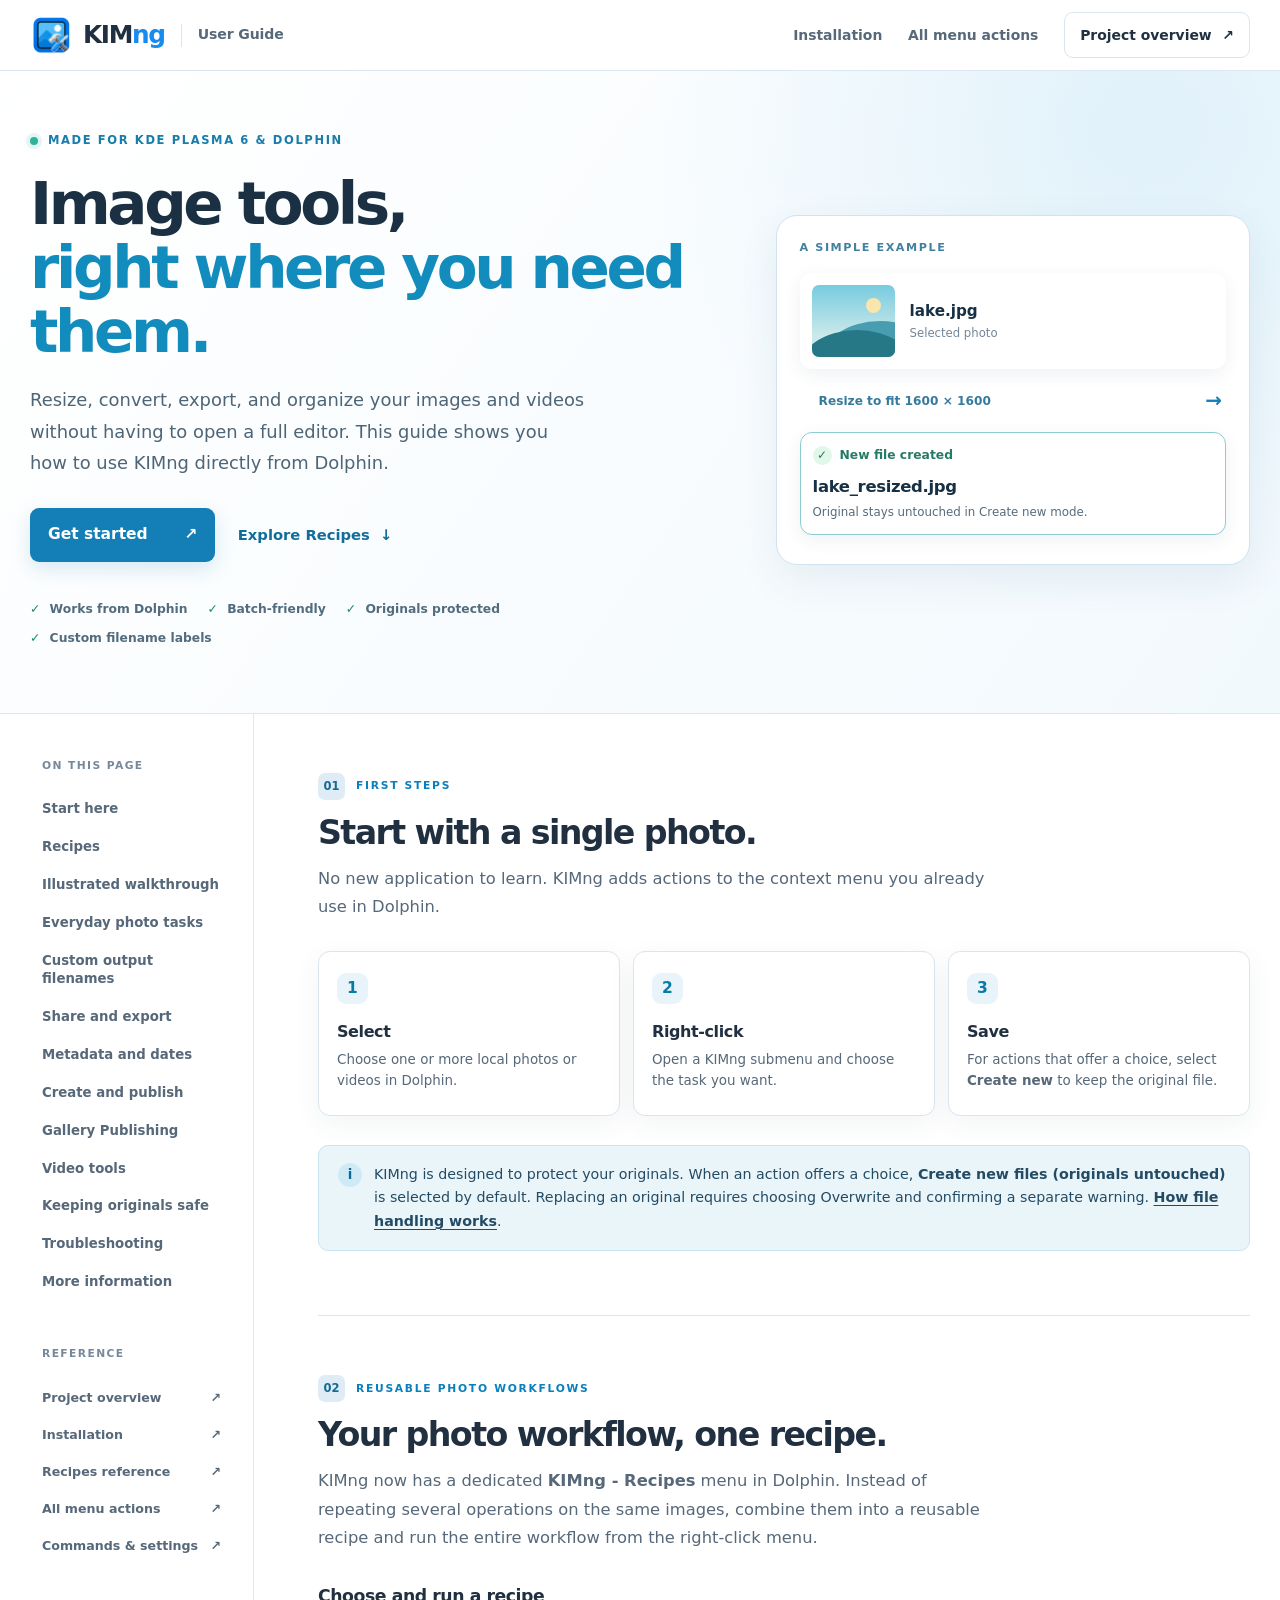
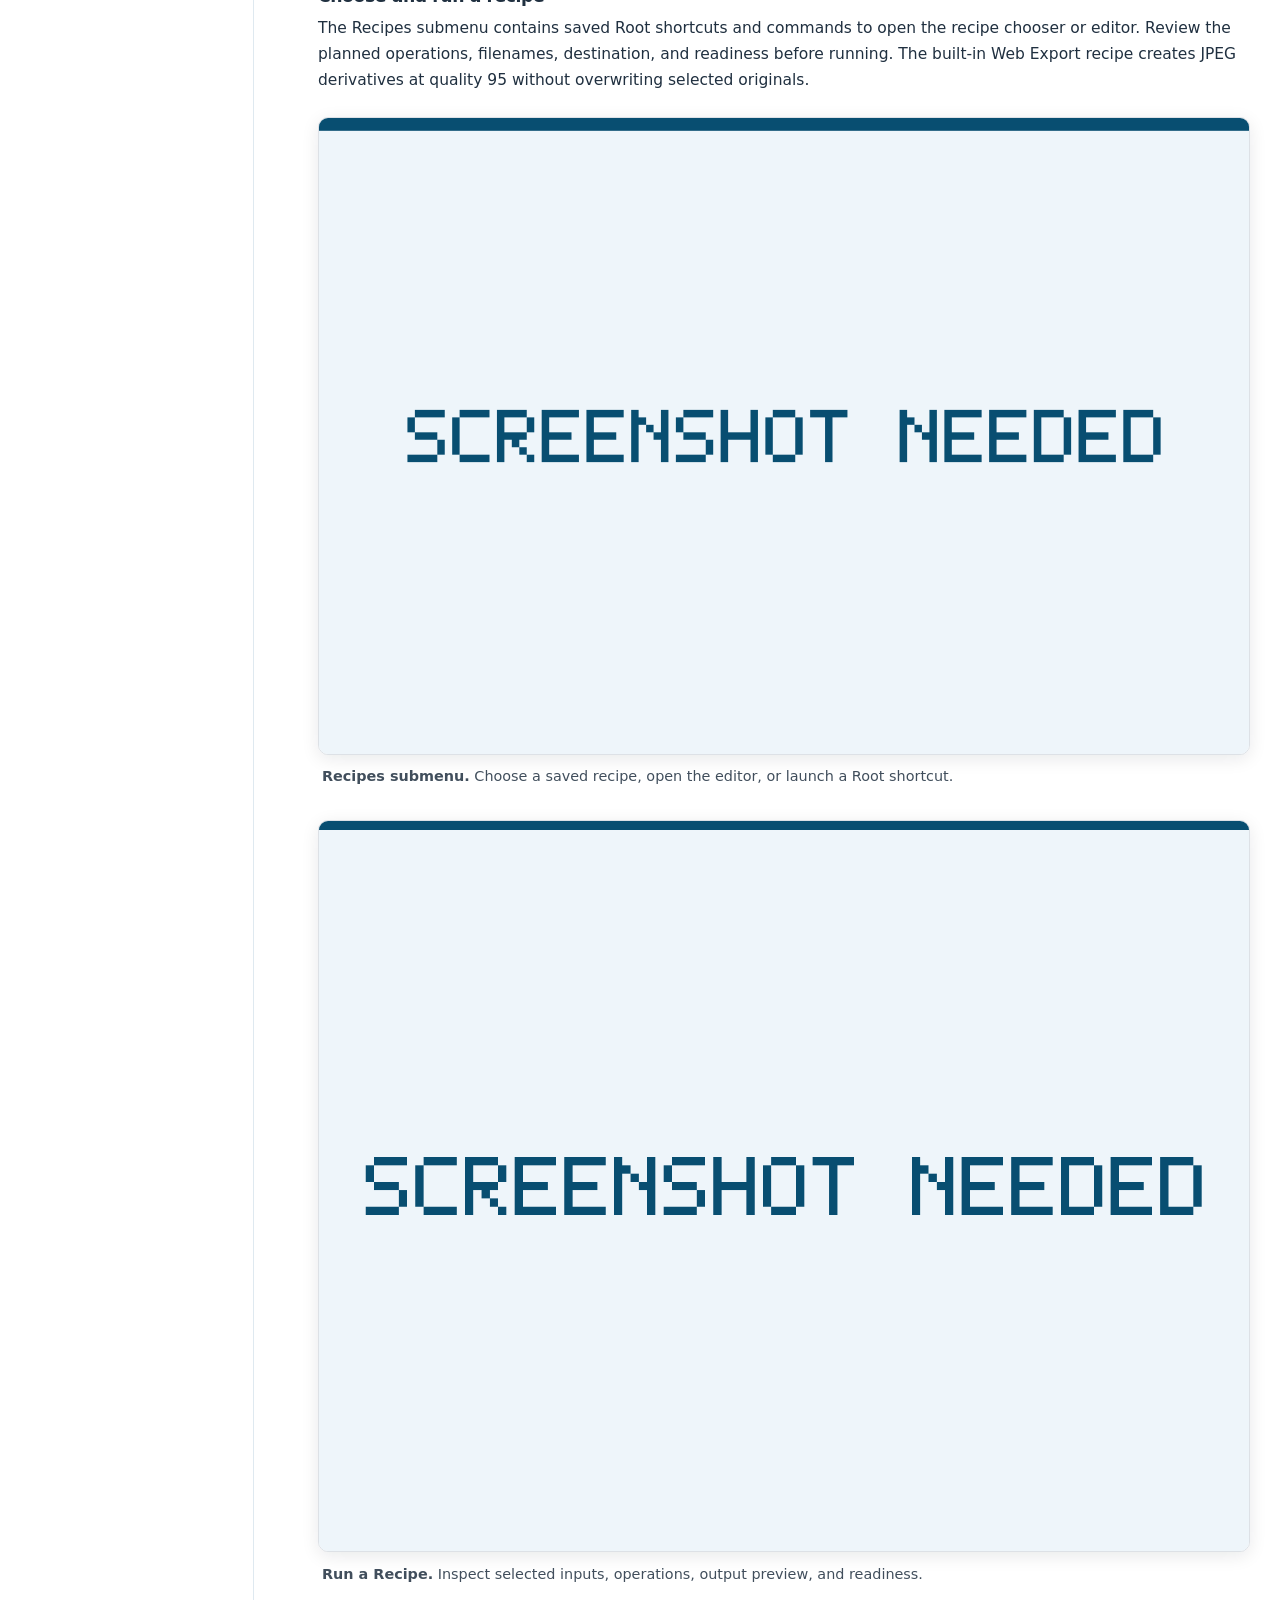
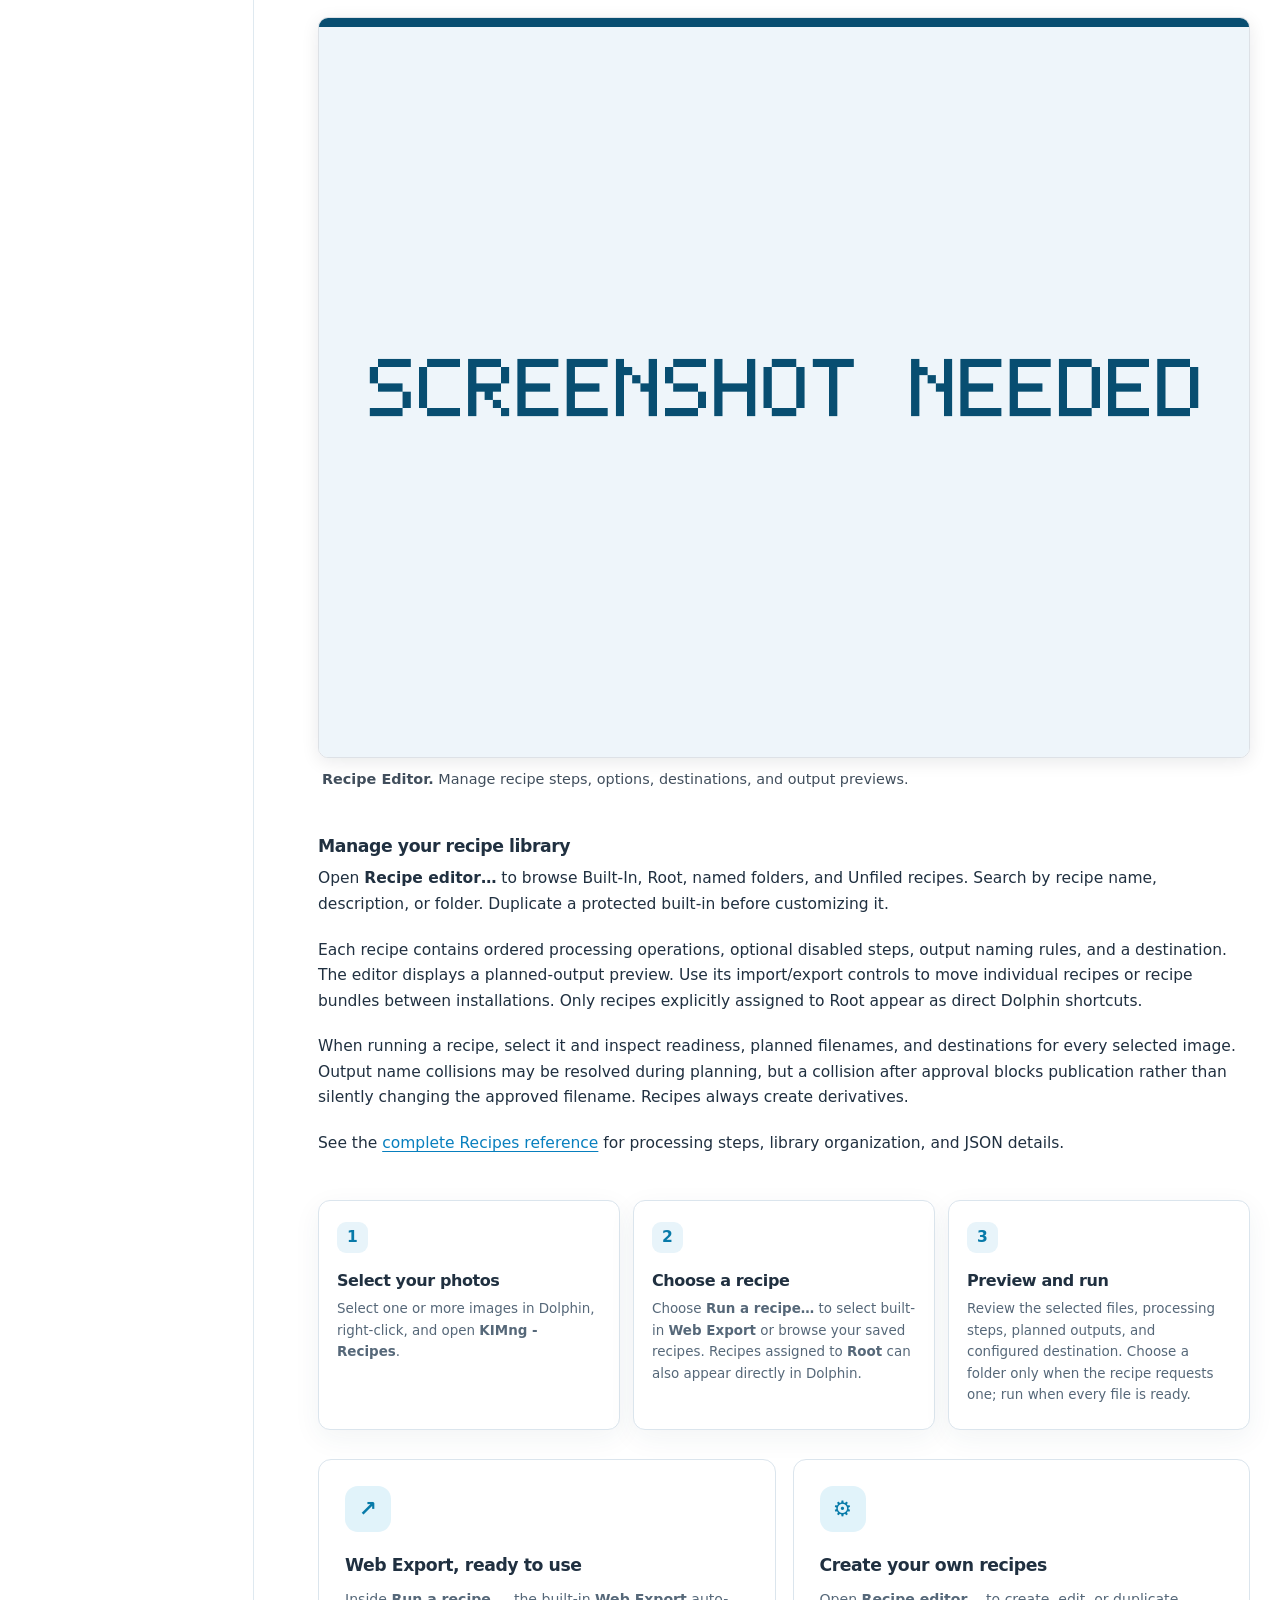
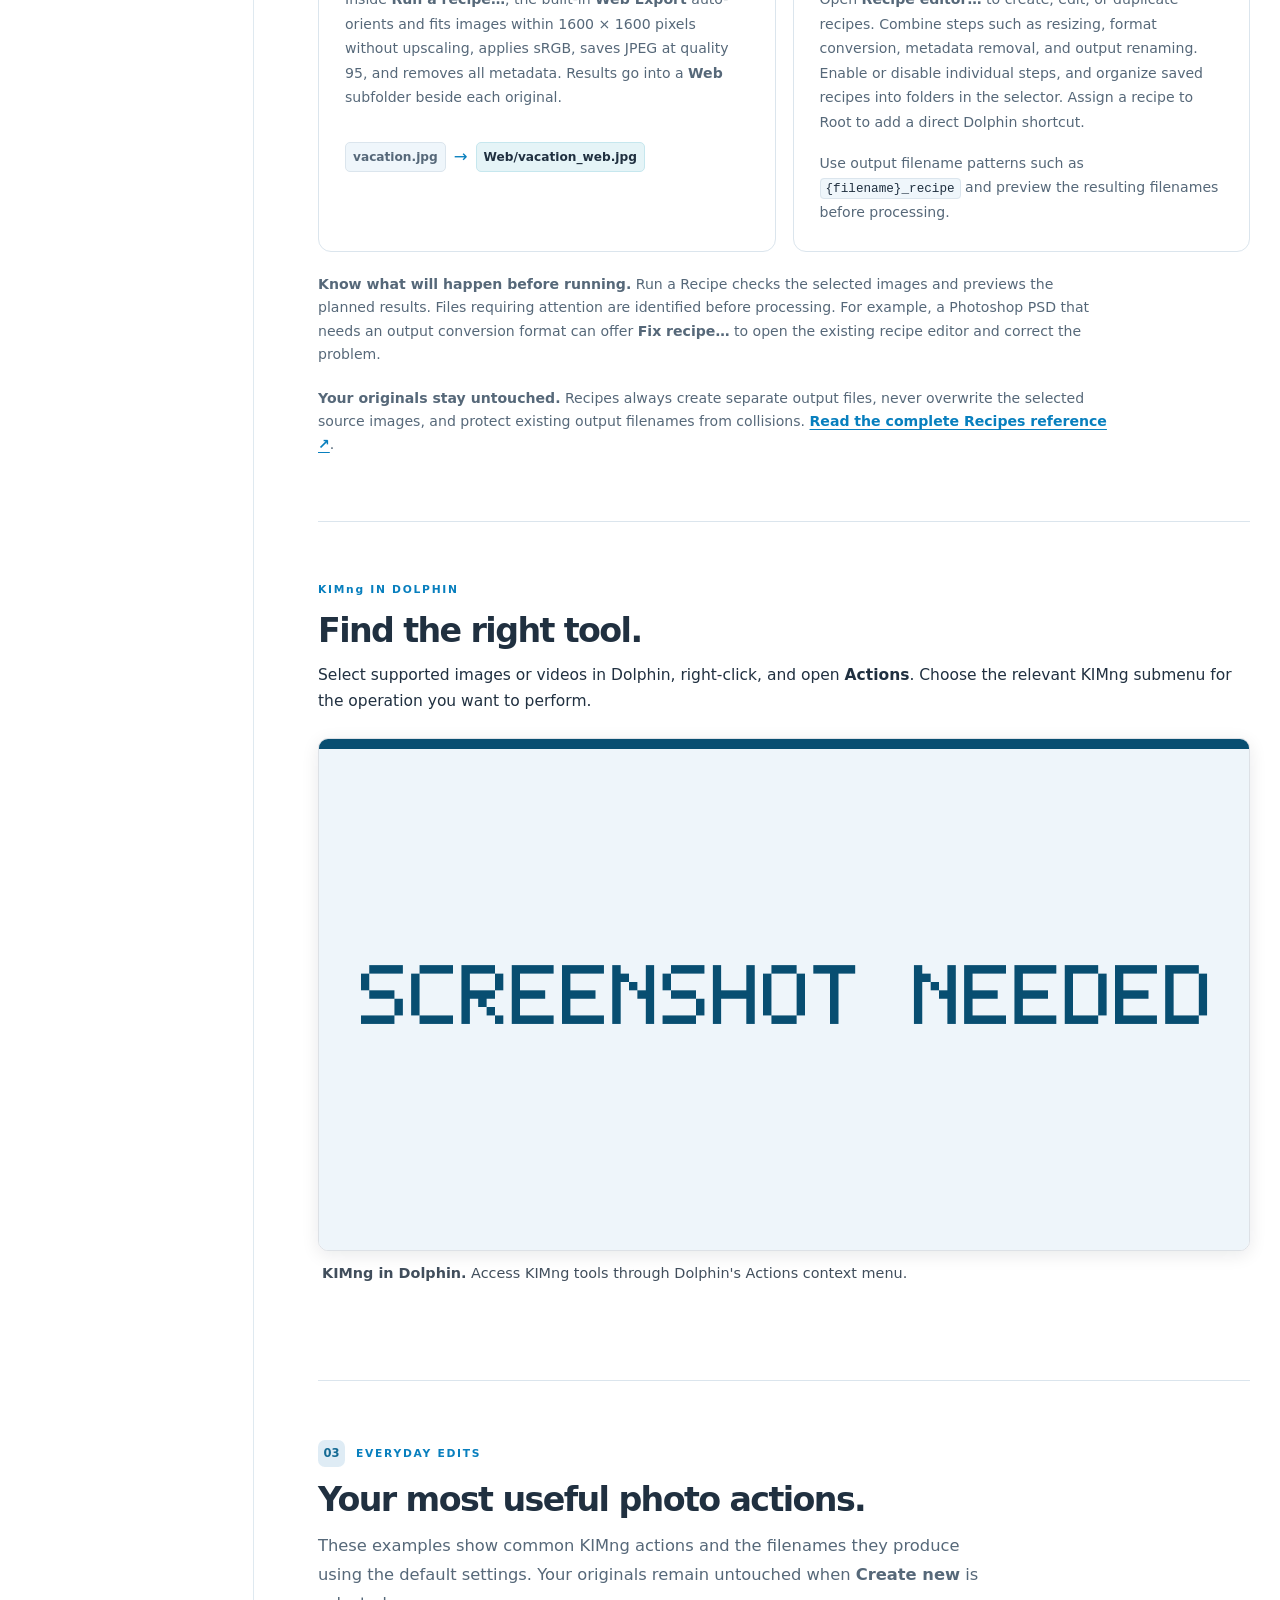
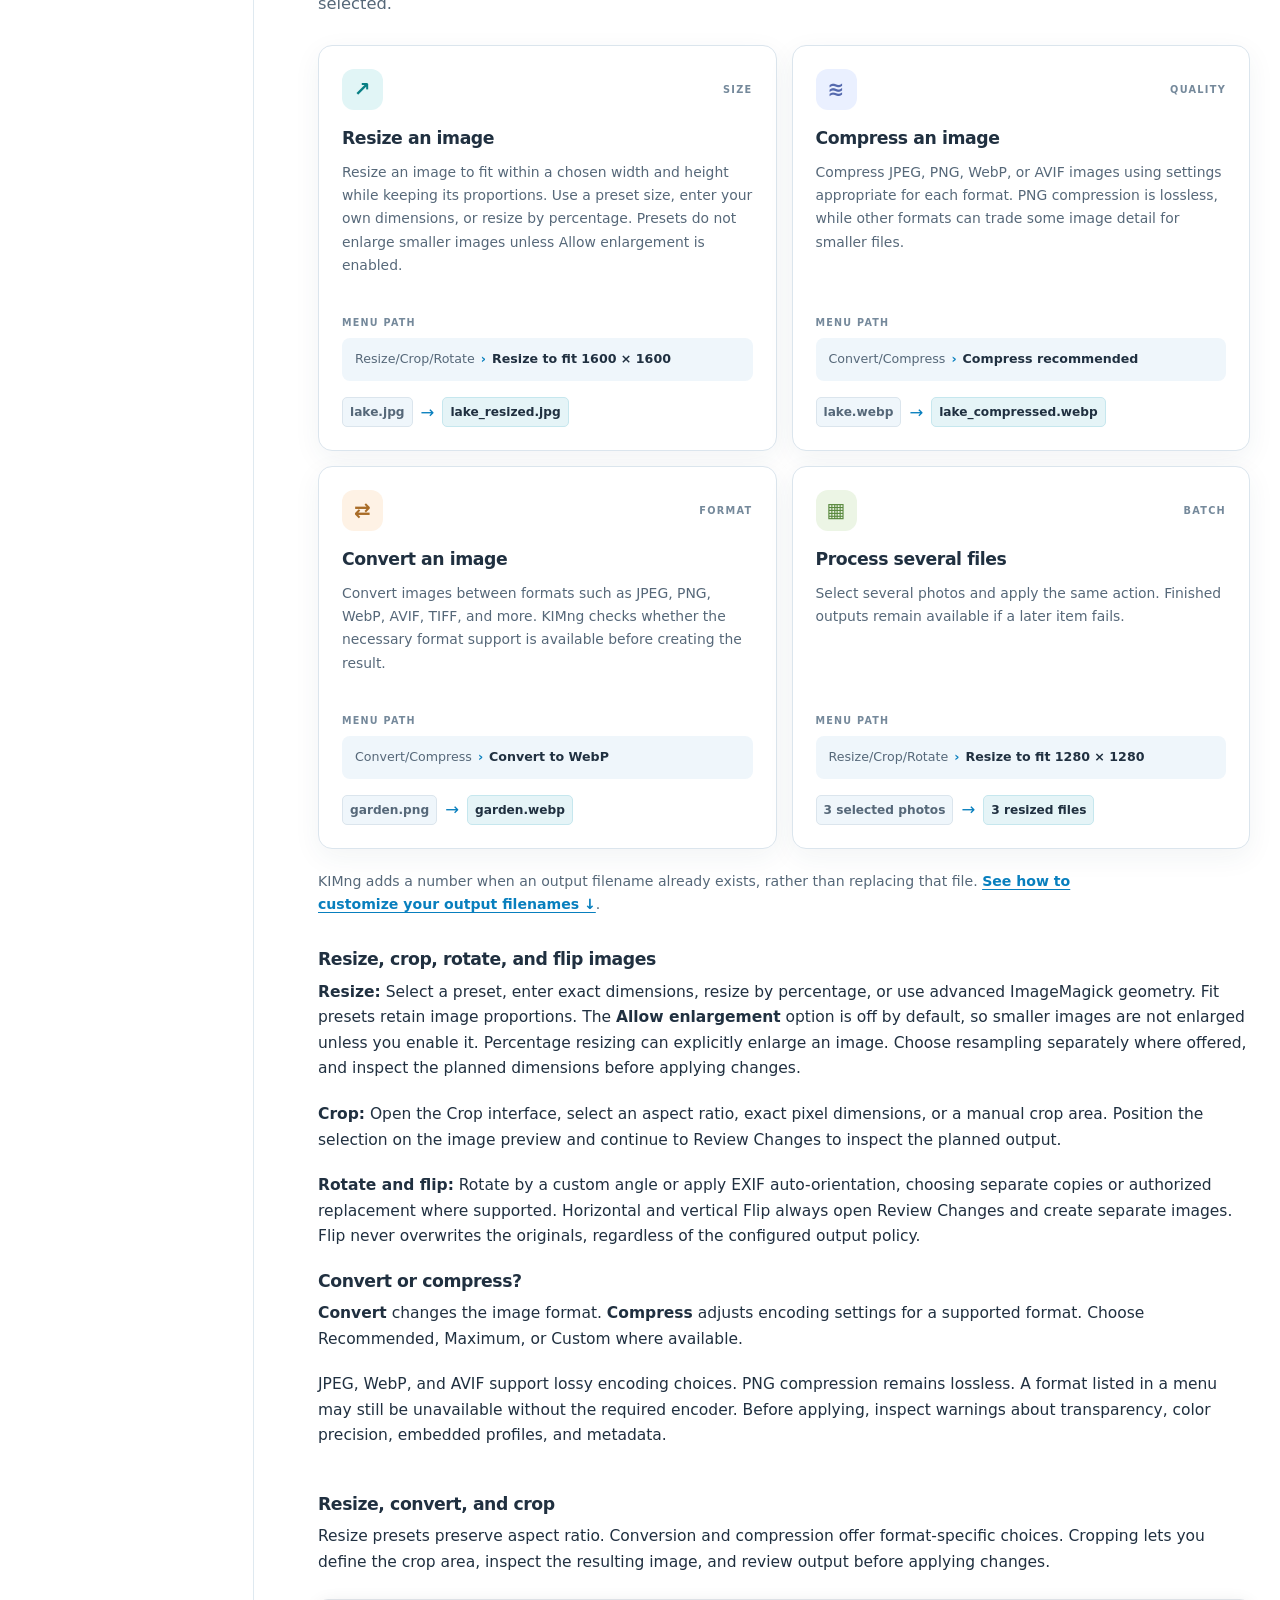
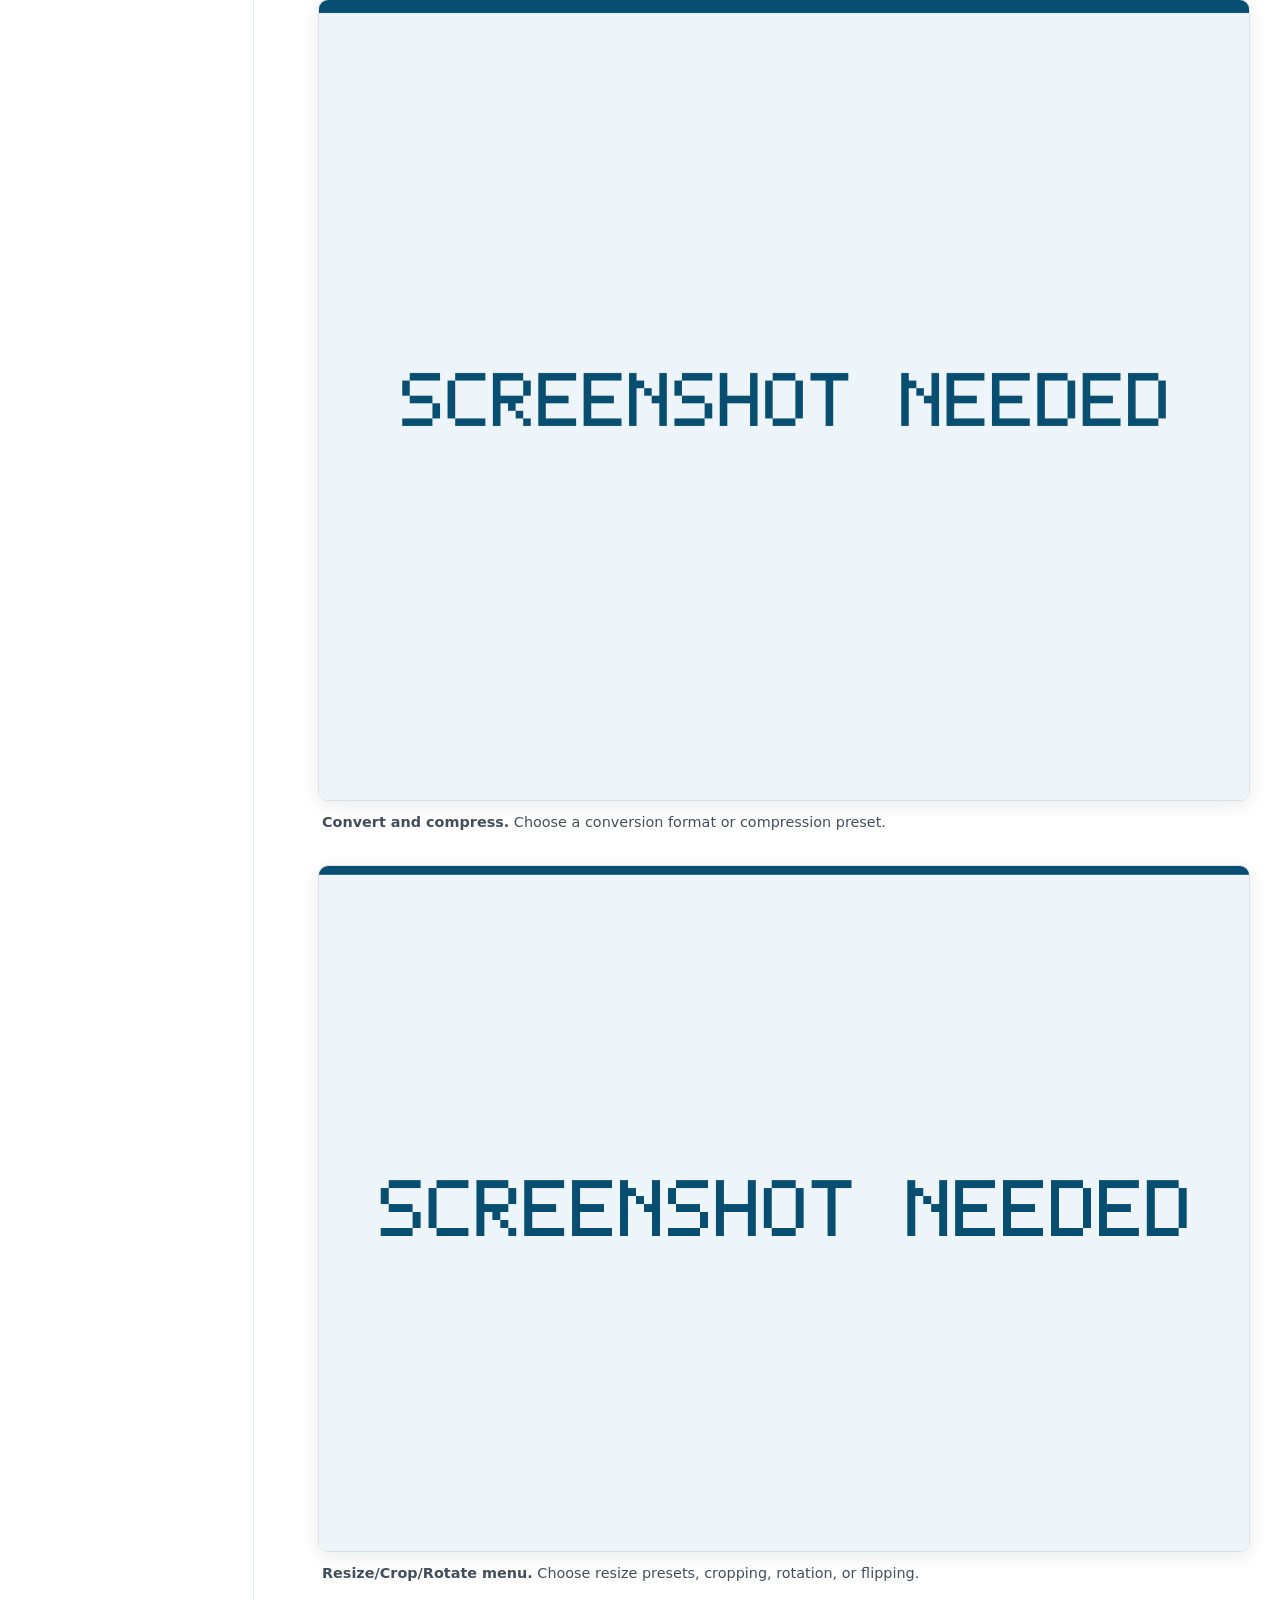
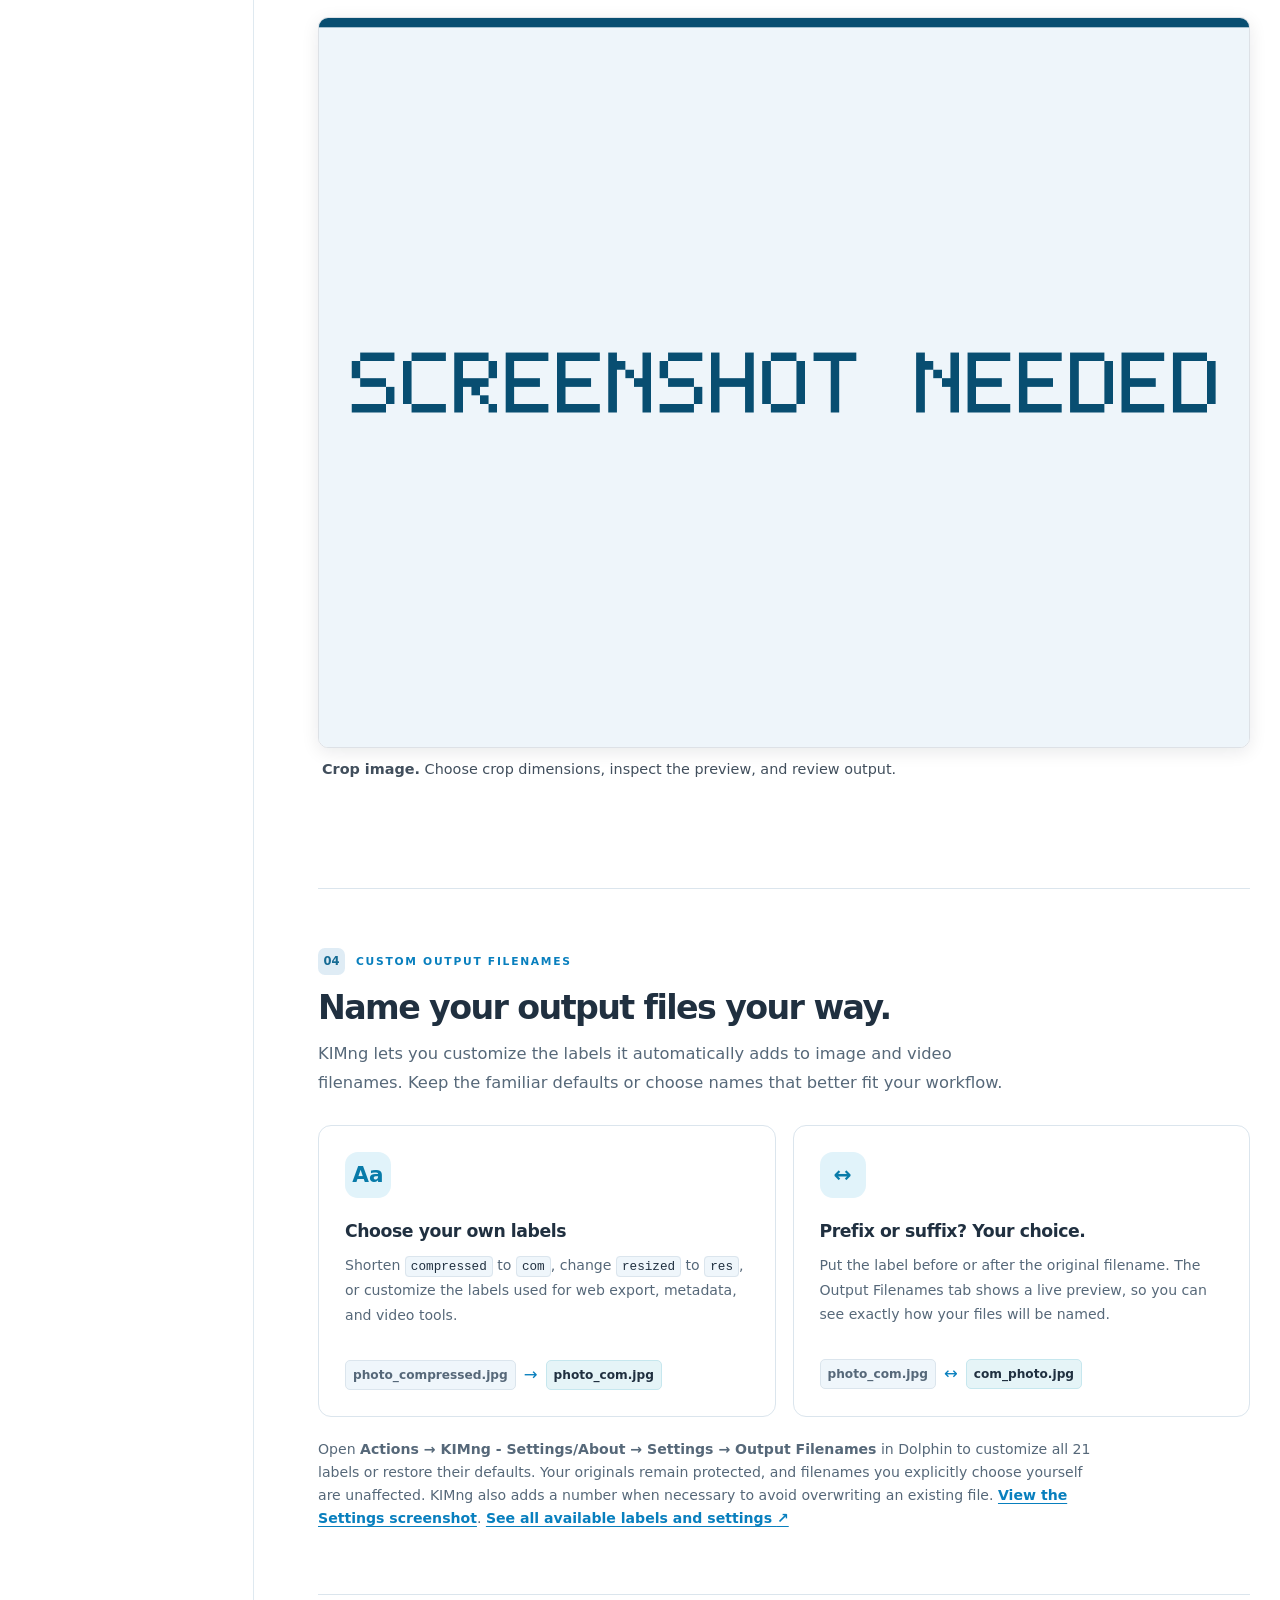
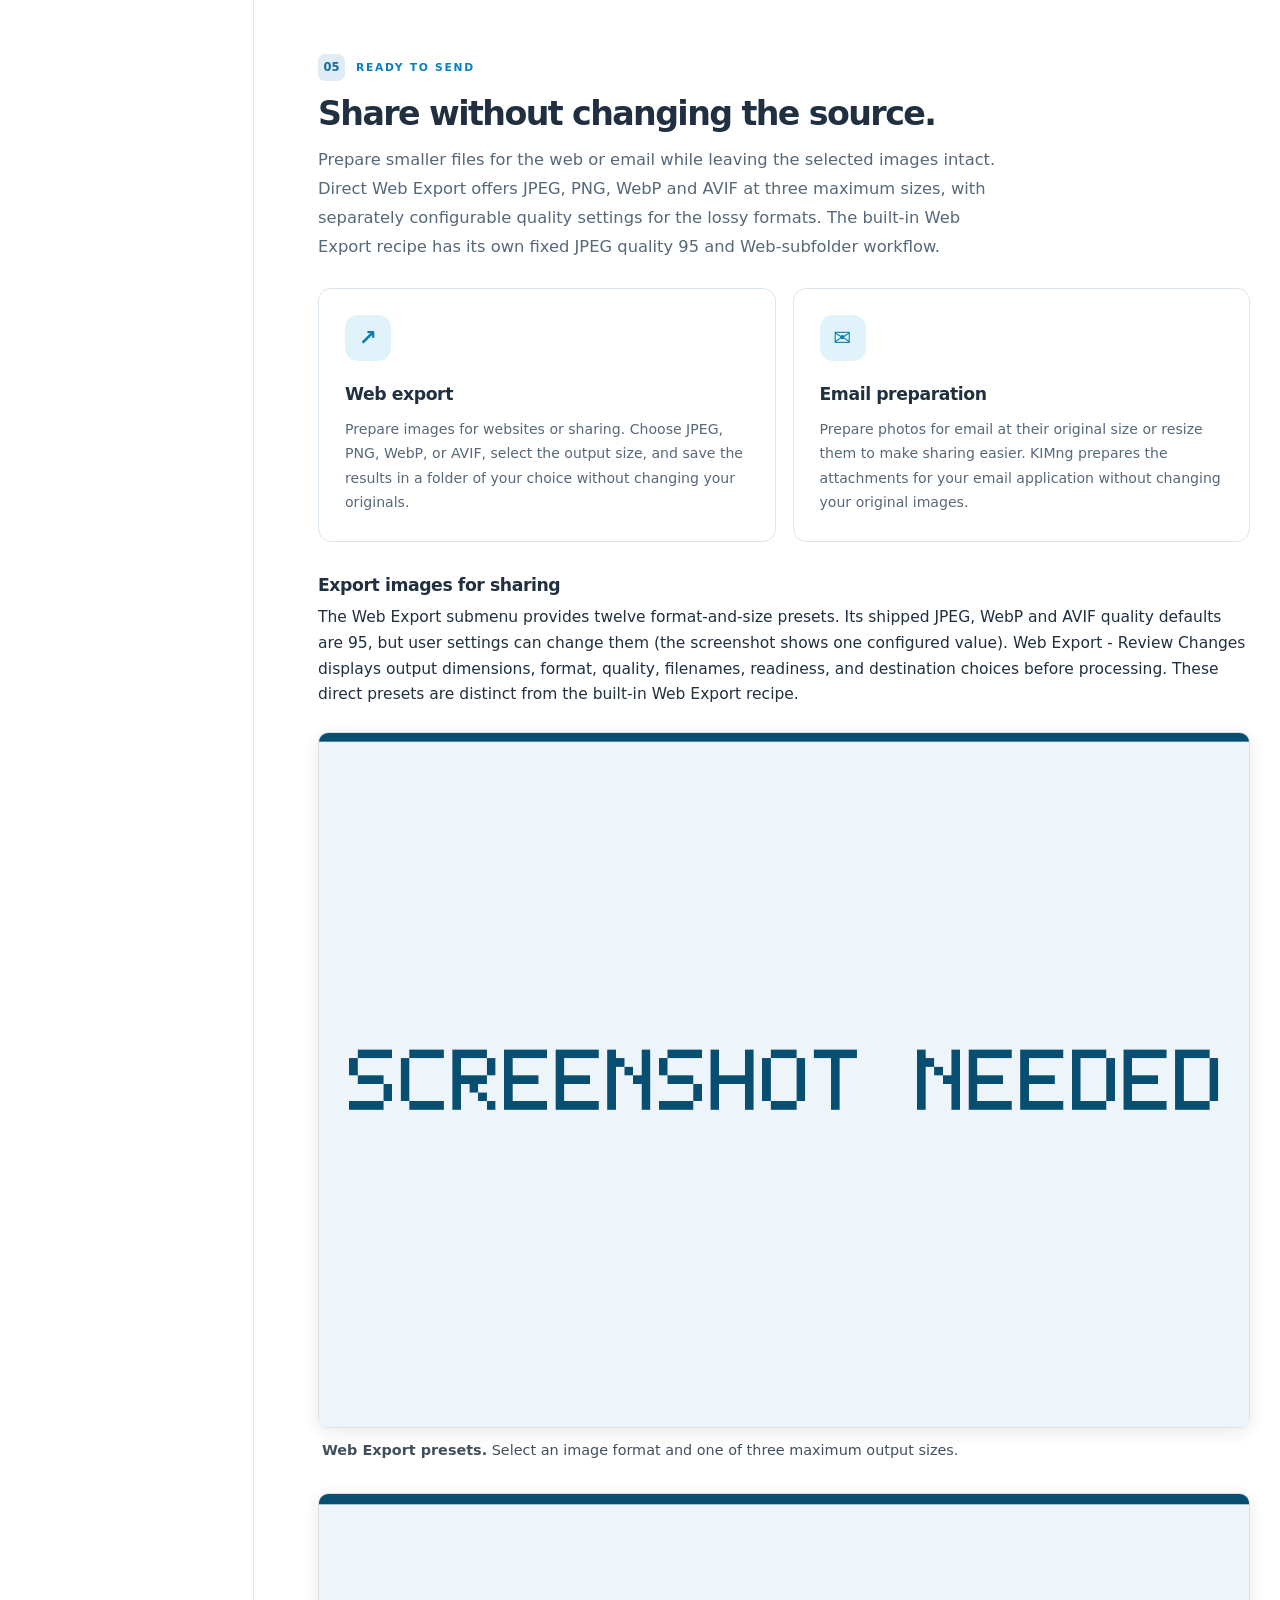
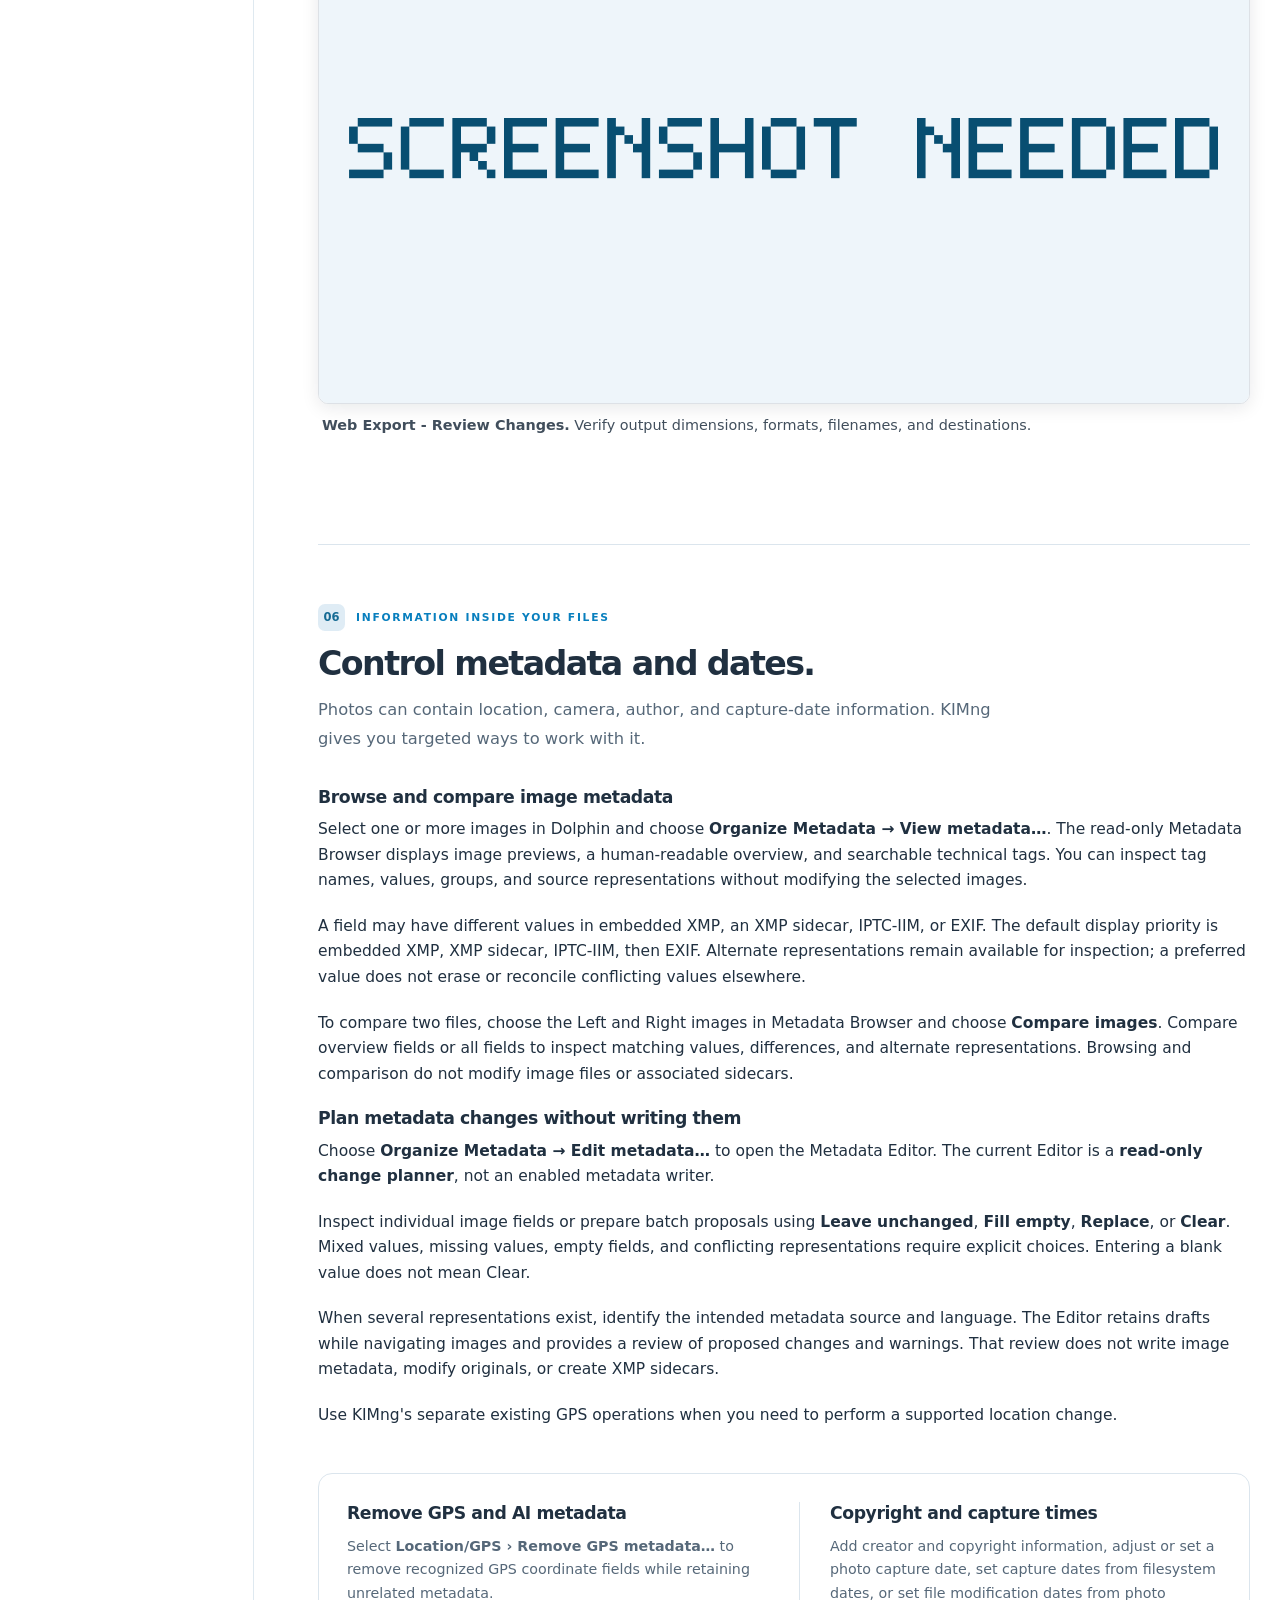
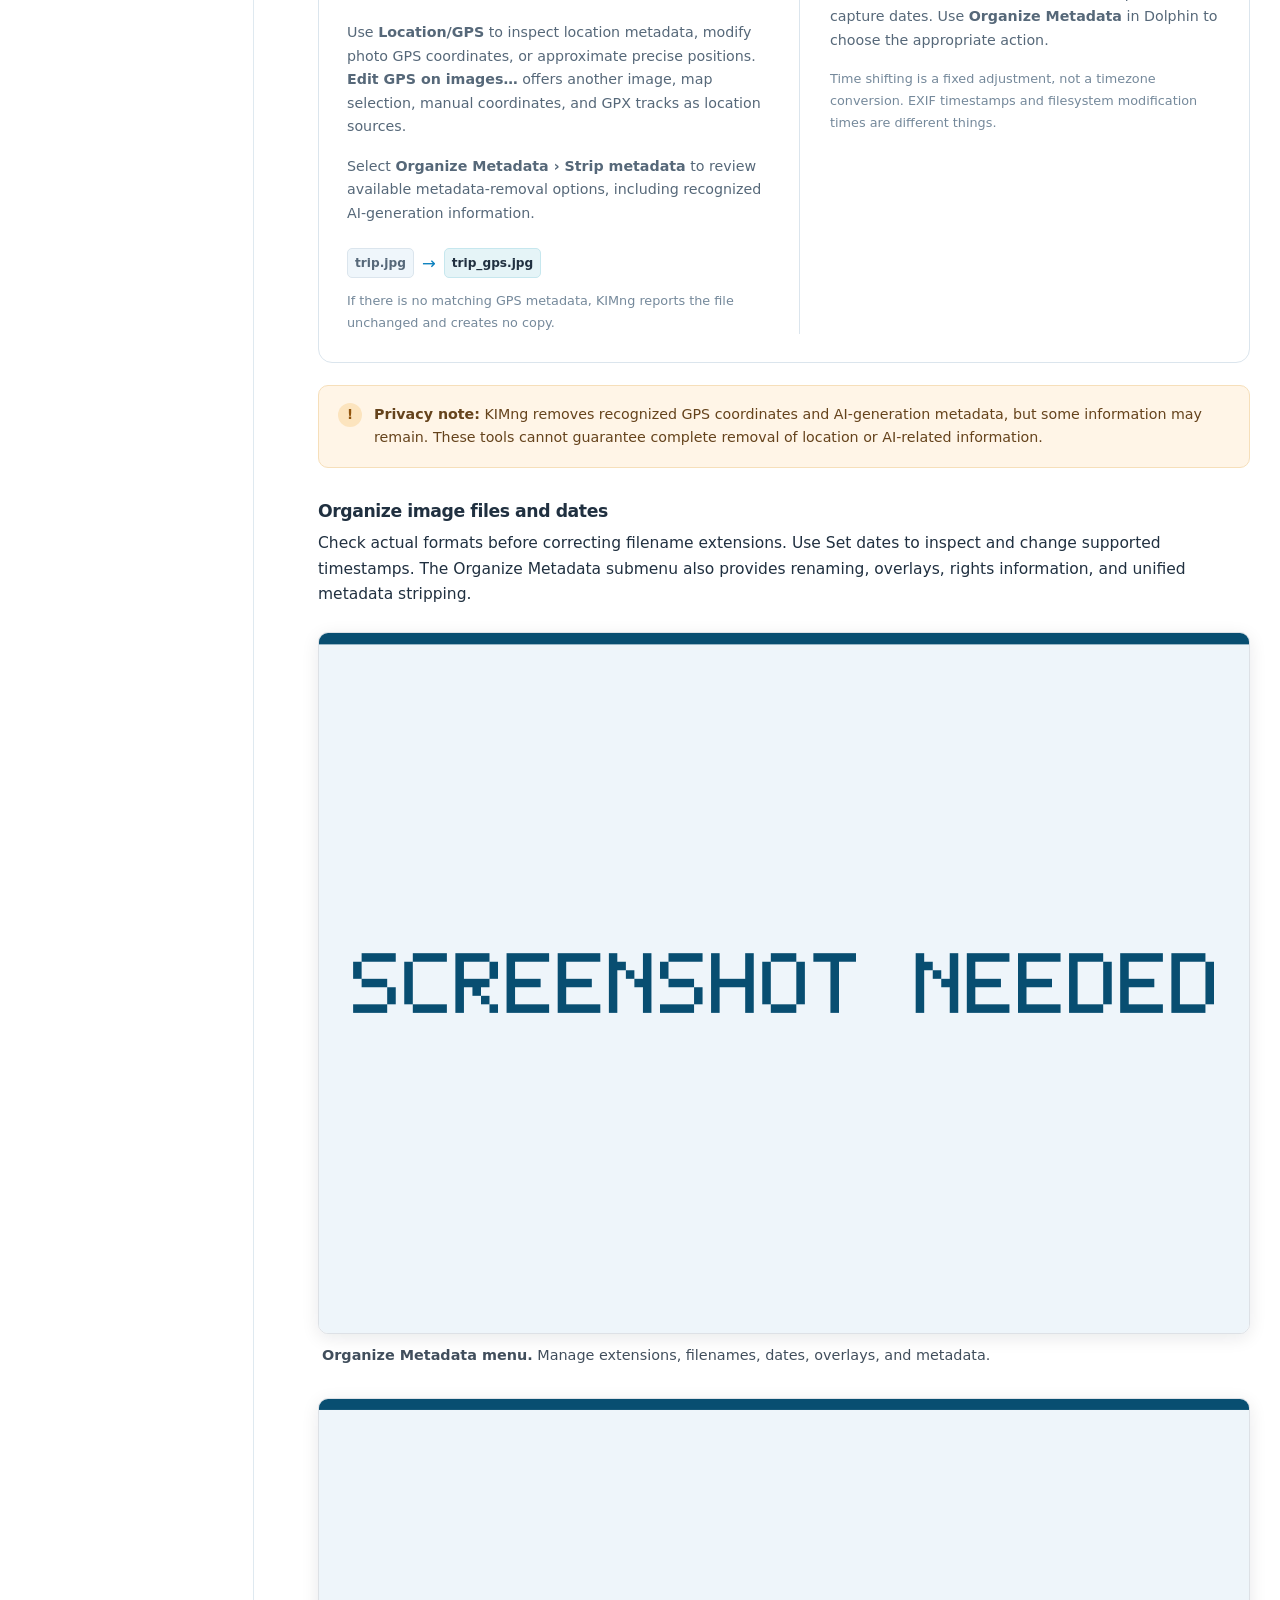
==== commit 15de1b75: "Improve KIMng documentation layout and mark screenshots for replacement" ====
--- a/docs/index.html
+++ b/docs/index.html
@@ -122,7 +122,7 @@
 <figure class="kimng-doc-shot" id="shot-06">
   <a href="images/screenshots/06-recipes.png" title="View full-size Recipes submenu screenshot">
     <img src="images/screenshots/06-recipes.png"
-         alt="Recipes submenu: Choose a saved recipe, open the editor, or launch a Root shortcut."
+         alt="Screenshot needed: 06 recipes"
          width="873" height="597"
          loading="lazy" decoding="async">
   </a>
@@ -132,7 +132,7 @@
 <figure class="kimng-doc-shot" id="shot-11">
   <a href="images/screenshots/11-run-recipe.png" title="View full-size Run a Recipe screenshot">
     <img src="images/screenshots/11-run-recipe.png"
-         alt="Run a Recipe: Inspect selected inputs, operations, output preview, and readiness."
+         alt="Screenshot needed: 11 run recipe"
          width="1236" height="971"
          loading="lazy" decoding="async">
   </a>
@@ -142,7 +142,7 @@
 <figure class="kimng-doc-shot" id="shot-12">
   <a href="images/screenshots/12-recipe-editor.png" title="View full-size Recipe Editor screenshot">
     <img src="images/screenshots/12-recipe-editor.png"
-         alt="Recipe Editor: Manage recipe steps, options, destinations, and output previews."
+         alt="Screenshot needed: 12 recipe editor"
          width="1247" height="991"
          loading="lazy" decoding="async">
   </a>
@@ -233,7 +233,7 @@
 <figure class="kimng-doc-shot" id="shot-01">
   <a href="images/screenshots/01-main-menu.png" title="View full-size KIMng in Dolphin screenshot">
     <img src="images/screenshots/01-main-menu.png"
-         alt="KIMng in Dolphin: Access KIMng tools through Dolphin&#x27;s Actions context menu."
+         alt="Screenshot needed: 01 main menu"
          width="1110" height="610"
          loading="lazy" decoding="async">
   </a>
@@ -324,7 +324,7 @@
 <figure class="kimng-doc-shot" id="shot-02">
   <a href="images/screenshots/02-convert-compress.png" title="View full-size Convert and compress screenshot">
     <img src="images/screenshots/02-convert-compress.png"
-         alt="Convert and compress: Choose a conversion format or compression preset."
+         alt="Screenshot needed: 02 convert compress"
          width="861" height="740"
          loading="lazy" decoding="async">
   </a>
@@ -334,7 +334,7 @@
 <figure class="kimng-doc-shot" id="shot-07">
   <a href="images/screenshots/07-resize-crop-rotate.png" title="View full-size Resize/Crop/Rotate menu screenshot">
     <img src="images/screenshots/07-resize-crop-rotate.png"
-         alt="Resize/Crop/Rotate menu: Choose resize presets, cropping, rotation, or flipping."
+         alt="Screenshot needed: 07 resize crop rotate"
          width="1282" height="944"
          loading="lazy" decoding="async">
   </a>
@@ -344,7 +344,7 @@
 <figure class="kimng-doc-shot" id="shot-17">
   <a href="images/screenshots/17-crop-image.png" title="View full-size Crop image screenshot">
     <img src="images/screenshots/17-crop-image.png"
-         alt="Crop image: Choose crop dimensions, inspect the preview, and review output."
+         alt="Screenshot needed: 17 crop image"
          width="1196" height="937"
          loading="lazy" decoding="async">
   </a>
@@ -401,7 +401,7 @@
 <figure class="kimng-doc-shot" id="shot-09">
   <a href="images/screenshots/09-web-export.png" title="View full-size Web Export presets screenshot">
     <img src="images/screenshots/09-web-export.png"
-         alt="Web Export presets: Select an image format and one of three maximum output sizes."
+         alt="Screenshot needed: 09 web export"
          width="1297" height="969"
          loading="lazy" decoding="async">
   </a>
@@ -411,7 +411,7 @@
 <figure class="kimng-doc-shot" id="shot-20">
   <a href="images/screenshots/20-review-web-export.png" title="View full-size Web Export - Review Changes screenshot">
     <img src="images/screenshots/20-review-web-export.png"
-         alt="Web Export - Review Changes: Verify output dimensions, formats, filenames, and destinations."
+         alt="Screenshot needed: 20 review web export"
          width="1081" height="591"
          loading="lazy" decoding="async">
   </a>
@@ -496,7 +496,7 @@
 <figure class="kimng-doc-shot" id="shot-05">
   <a href="images/screenshots/05-organize-metadata.png" title="View full-size Organize Metadata menu screenshot">
     <img src="images/screenshots/05-organize-metadata.png"
-         alt="Organize Metadata menu: Manage extensions, filenames, dates, overlays, and metadata."
+         alt="Screenshot needed: 05 organize metadata"
          width="982" height="739"
          loading="lazy" decoding="async">
   </a>
@@ -506,7 +506,7 @@
 <figure class="kimng-doc-shot" id="shot-14">
   <a href="images/screenshots/14-check-extensions.png" title="View full-size Check and correct extensions screenshot">
     <img src="images/screenshots/14-check-extensions.png"
-         alt="Check and correct extensions: Compare detected formats with filename extensions before correction."
+         alt="Screenshot needed: 14 check extensions"
          width="1026" height="659"
          loading="lazy" decoding="async">
   </a>
@@ -516,7 +516,7 @@
 <figure class="kimng-doc-shot" id="shot-18">
   <a href="images/screenshots/18-set-dates.png" title="View full-size Set dates screenshot">
     <img src="images/screenshots/18-set-dates.png"
-         alt="Set dates: Inspect current and proposed image and filesystem timestamps."
+         alt="Screenshot needed: 18 set dates"
          width="1080" height="719"
          loading="lazy" decoding="async">
   </a>
@@ -554,7 +554,7 @@
 <figure class="kimng-doc-shot" id="shot-04">
   <a href="images/screenshots/04-location-gps.png" title="View full-size Location/GPS menu screenshot">
     <img src="images/screenshots/04-location-gps.png"
-         alt="Location/GPS menu: Inspect, modify, approximate, or remove location metadata."
+         alt="Screenshot needed: 04 location gps"
          width="1132" height="635"
          loading="lazy" decoding="async">
   </a>
@@ -564,7 +564,7 @@
 <figure class="kimng-doc-shot" id="shot-15">
   <a href="images/screenshots/15-modify-gps.png" title="View full-size Edit GPS on images screenshot">
     <img src="images/screenshots/15-modify-gps.png"
-         alt="Edit GPS on images: Review the selected location source, images, and map."
+         alt="Screenshot needed: 15 modify gps"
          width="1156" height="824"
          loading="lazy" decoding="async">
   </a>
@@ -574,7 +574,7 @@
 <figure class="kimng-doc-shot" id="shot-16">
   <a href="images/screenshots/16-reduce-gps-precision.png" title="View full-size Reduce exact GPS location screenshot">
     <img src="images/screenshots/16-reduce-gps-precision.png"
-         alt="Reduce exact GPS location: Inspect the original and approximate locations before applying."
+         alt="Screenshot needed: 16 reduce gps precision"
          width="1155" height="840"
          loading="lazy" decoding="async">
   </a>
@@ -641,7 +641,7 @@
 <figure class="kimng-doc-shot" id="shot-03">
   <a href="images/screenshots/03-create-publish.png" title="View full-size Create and publish screenshot">
     <img src="images/screenshots/03-create-publish.png"
-         alt="Create and publish: Find albums, collages, galleries, animations, and publication tools."
+         alt="Screenshot needed: 03 create publish"
          width="824" height="635"
          loading="lazy" decoding="async">
   </a>
@@ -651,7 +651,7 @@
 <figure class="kimng-doc-shot" id="shot-19">
   <a href="images/screenshots/19-create-collage.png" title="View full-size Create a collage screenshot">
     <img src="images/screenshots/19-create-collage.png"
-         alt="Create a collage: Arrange images and configure layout, spacing, and background."
+         alt="Screenshot needed: 19 create collage"
          width="817" height="1112"
          loading="lazy" decoding="async">
   </a>
@@ -690,7 +690,7 @@
 <figure class="kimng-doc-shot">
   <a href="images/screenshots/21-video-menu-overview.png" title="View full-size Video actions in Dolphin screenshot">
     <img src="images/screenshots/21-video-menu-overview.png"
-         alt="Video actions in Dolphin in KDE Dolphin"
+         alt="Screenshot needed: 21 video menu overview"
          width="1484" height="1060"
          loading="lazy" decoding="async">
   </a>
@@ -707,7 +707,7 @@
 <figure class="kimng-doc-shot">
   <a href="images/screenshots/22-video-av1-presets.png" title="View full-size AV1 conversion presets screenshot">
     <img src="images/screenshots/22-video-av1-presets.png"
-         alt="AV1 conversion presets in KDE Dolphin"
+         alt="Screenshot needed: 22 video av1 presets"
          width="1619" height="971"
          loading="lazy" decoding="async">
   </a>
@@ -728,7 +728,7 @@
 <figure class="kimng-doc-shot">
   <a href="images/screenshots/23-video-utilities.png" title="View full-size Video Utilities screenshot">
     <img src="images/screenshots/23-video-utilities.png"
-         alt="Video Utilities in KDE Dolphin"
+         alt="Screenshot needed: 23 video utilities"
          width="1484" height="1060"
          loading="lazy" decoding="async">
   </a>
@@ -786,7 +786,7 @@
 <figure class="kimng-doc-shot" id="shot-13">
   <a href="images/screenshots/13-preview-changes.png" title="View full-size Preview changes screenshot">
     <img src="images/screenshots/13-preview-changes.png"
-         alt="Preview changes: Review source files, planned results, destinations, and status."
+         alt="Screenshot needed: 13 preview changes"
          width="1072" height="722"
          loading="lazy" decoding="async">
   </a>
@@ -801,7 +801,7 @@
 <figure class="kimng-doc-shot" id="shot-08">
   <a href="images/screenshots/08-settings-about.png" title="View full-size Settings/About menu screenshot">
     <img src="images/screenshots/08-settings-about.png"
-         alt="Settings/About menu: Open settings, application information, license, and help."
+         alt="Screenshot needed: 08 settings about"
          width="1179" height="724"
          loading="lazy" decoding="async">
   </a>
@@ -811,7 +811,7 @@
 <figure class="kimng-doc-shot" id="shot-10">
   <a href="images/screenshots/10-settings-menu.png" title="View full-size KIMng Settings screenshot">
     <img src="images/screenshots/10-settings-menu.png"
-         alt="KIMng Settings: Configure output policy, quality, rights information, and maps."
+         alt="Screenshot needed: 10 settings menu"
          width="875" height="755"
          loading="lazy" decoding="async">
   </a>
--- a/docs/work.css
+++ b/docs/work.css
@@ -587,3 +587,127 @@
     color: #111111;
   }
 }
+
+/* KIMng visual documentation audit: responsive and accessible */
+.reference-sidebar {
+  max-height: 100vh;
+  overflow-y: auto;
+  scrollbar-width: thin;
+}
+
+.reference-sidebar a:focus-visible,
+.reference-sidebar a[aria-current="page"] {
+  outline: 2px solid #075c86;
+  outline-offset: 1px;
+  background: #eef5fa;
+  color: #06476a;
+}
+
+.markdown-body table {
+  display: block;
+  width: 100%;
+  max-width: 100%;
+  overflow-x: auto;
+  scrollbar-width: auto;
+}
+
+.markdown-body th,
+.markdown-body td {
+  min-width: 8rem;
+}
+
+.markdown-body tr:nth-child(even) td {
+  background: #f2f6fa;
+}
+
+.kimng-doc-shot img {
+  background: #eef5fa;
+}
+
+@media (max-width: 820px) {
+  .side-nav .nav-external {
+    display: flex;
+  }
+
+  .side-nav-inner {
+    overflow-y: visible;
+  }
+
+  .reference-sidebar {
+    max-height: none;
+    overflow: visible;
+  }
+
+  .reference-sidebar nav {
+    overflow-x: auto;
+  }
+
+  .reference-sidebar .back-link {
+    display: block;
+    padding: 10px;
+  }
+}
+
+@media (max-width: 620px) {
+  .topbar-inner {
+    flex-wrap: wrap;
+    gap: 8px;
+    padding-block: 10px;
+  }
+
+  .top-actions {
+    flex-wrap: wrap;
+    gap: 8px 12px;
+  }
+
+  .top-actions a:not(.top-action-primary) {
+    display: inline-flex;
+  }
+
+  .collection-grid {
+    grid-template-columns: 1fr;
+  }
+}
+
+@media print {
+  .hero,
+  .site-footer {
+    background: white;
+    color: #111;
+  }
+
+  .hero h1,
+  .hero h1 em,
+  .hero-kicker,
+  .hero-lede,
+  .hero-facts {
+    color: #111;
+  }
+}
+
+
+/* KIMng mobile reference table readability */
+@media (max-width: 620px) {
+  .markdown-body table {
+    display: block;
+    width: 100%;
+    max-width: 100%;
+    overflow-x: auto;
+    overscroll-behavior-x: contain;
+    -webkit-overflow-scrolling: touch;
+  }
+
+  .markdown-body table th,
+  .markdown-body table td {
+    min-width: 13rem;
+    overflow-wrap: normal;
+    word-break: normal;
+    vertical-align: top;
+  }
+
+  .markdown-body table code {
+    overflow-wrap: normal;
+    word-break: normal;
+    white-space: nowrap;
+  }
+}
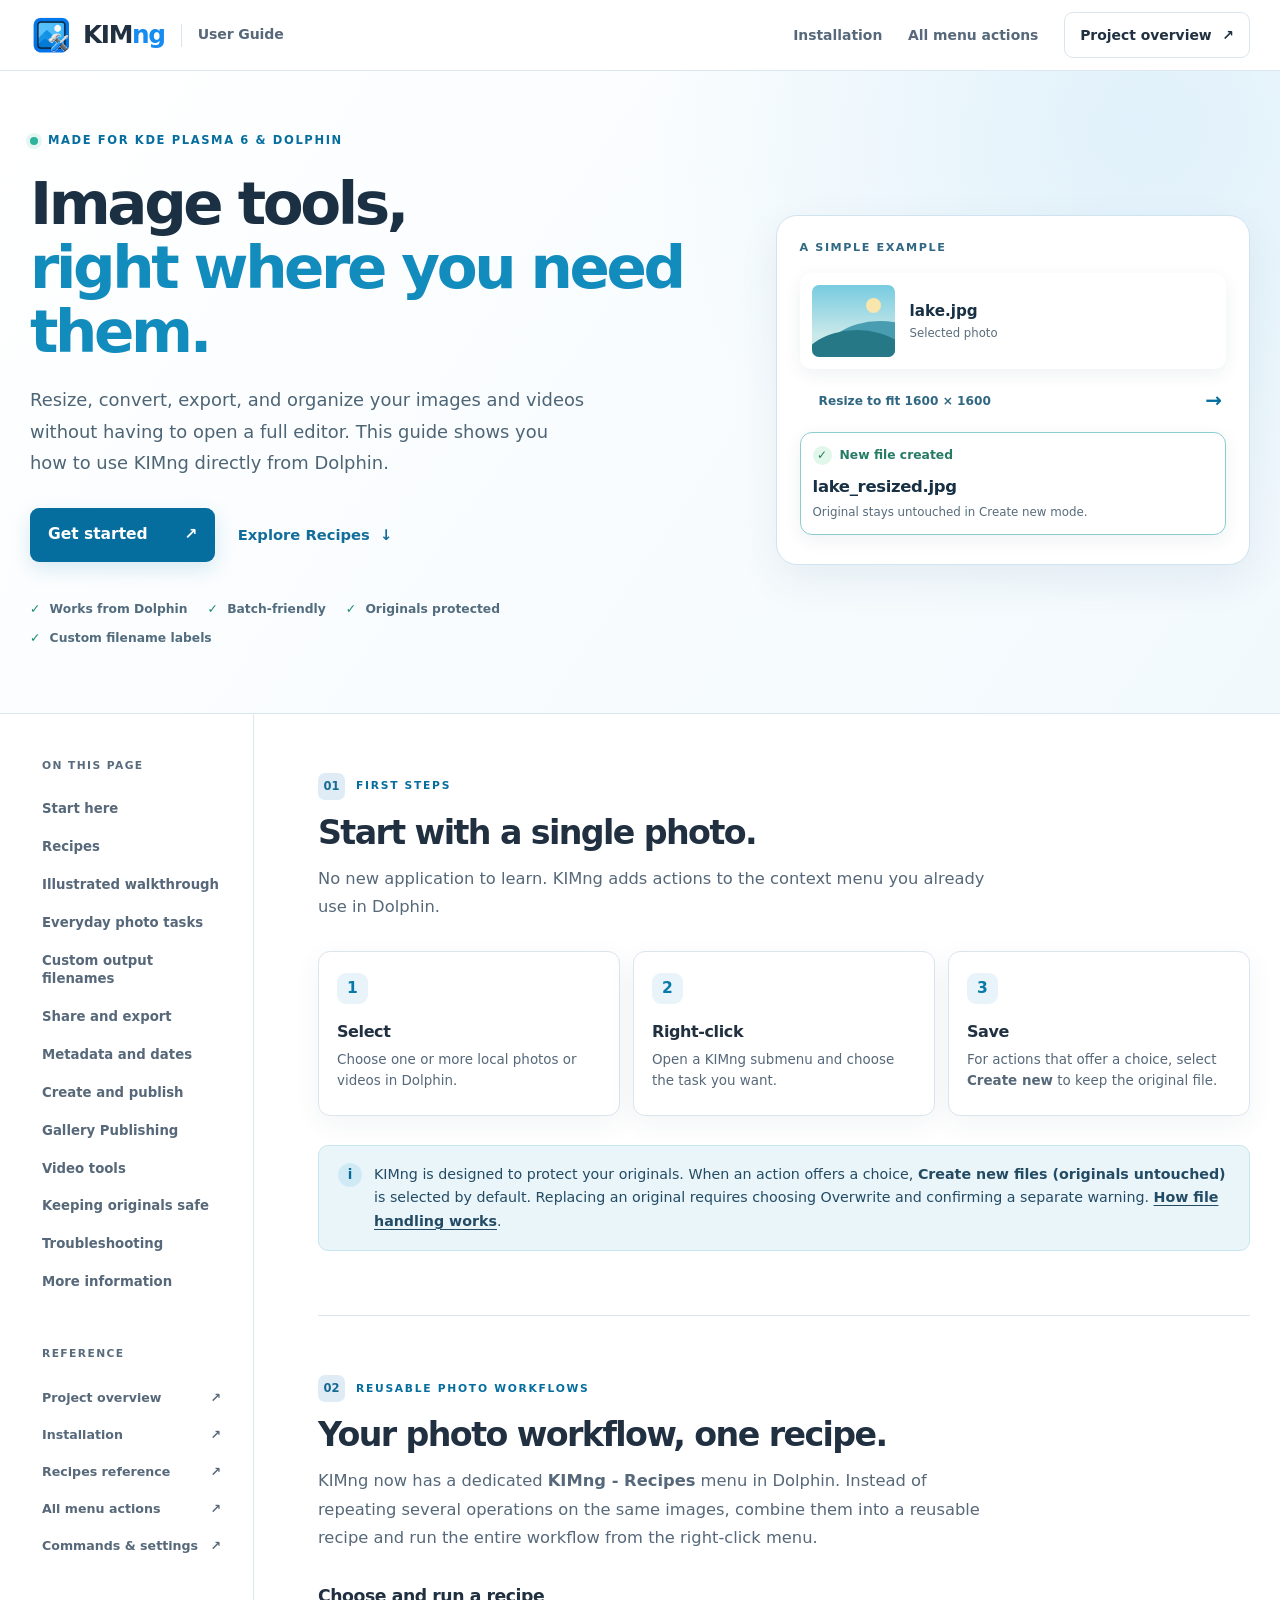
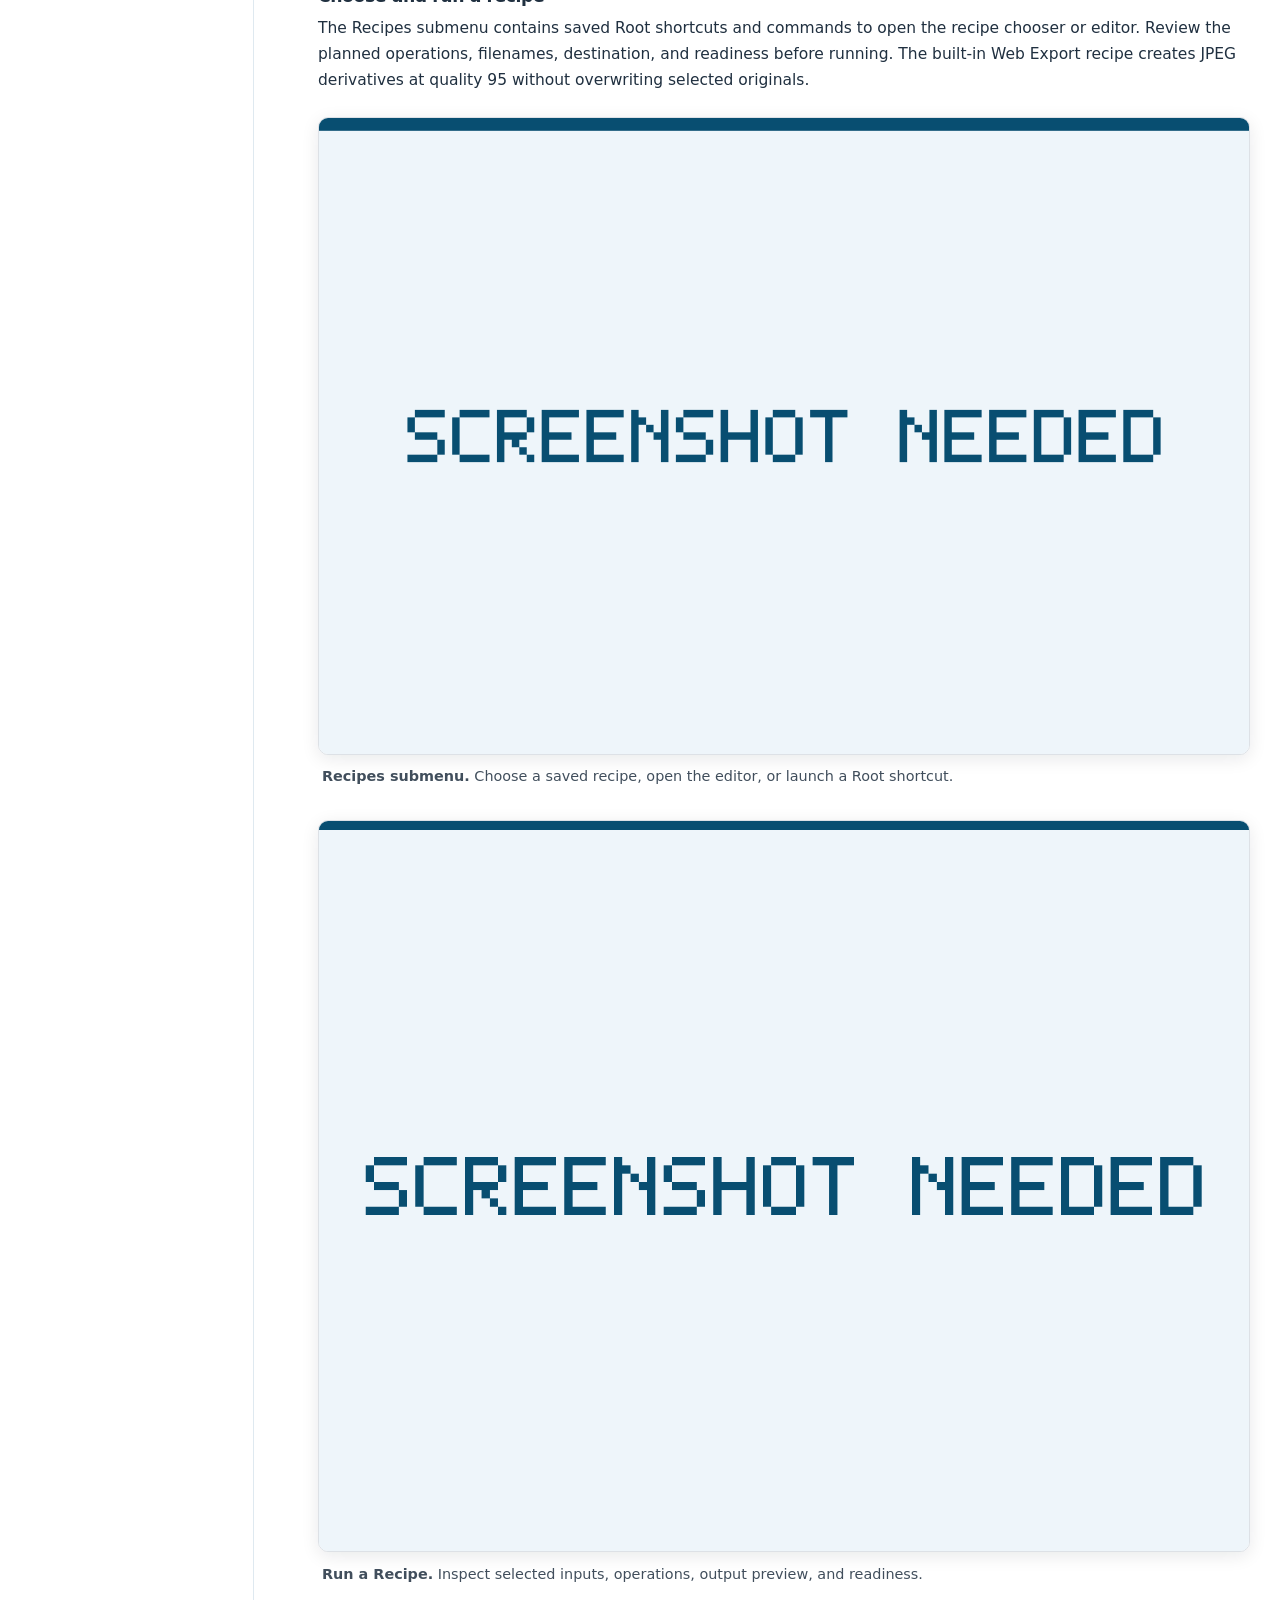
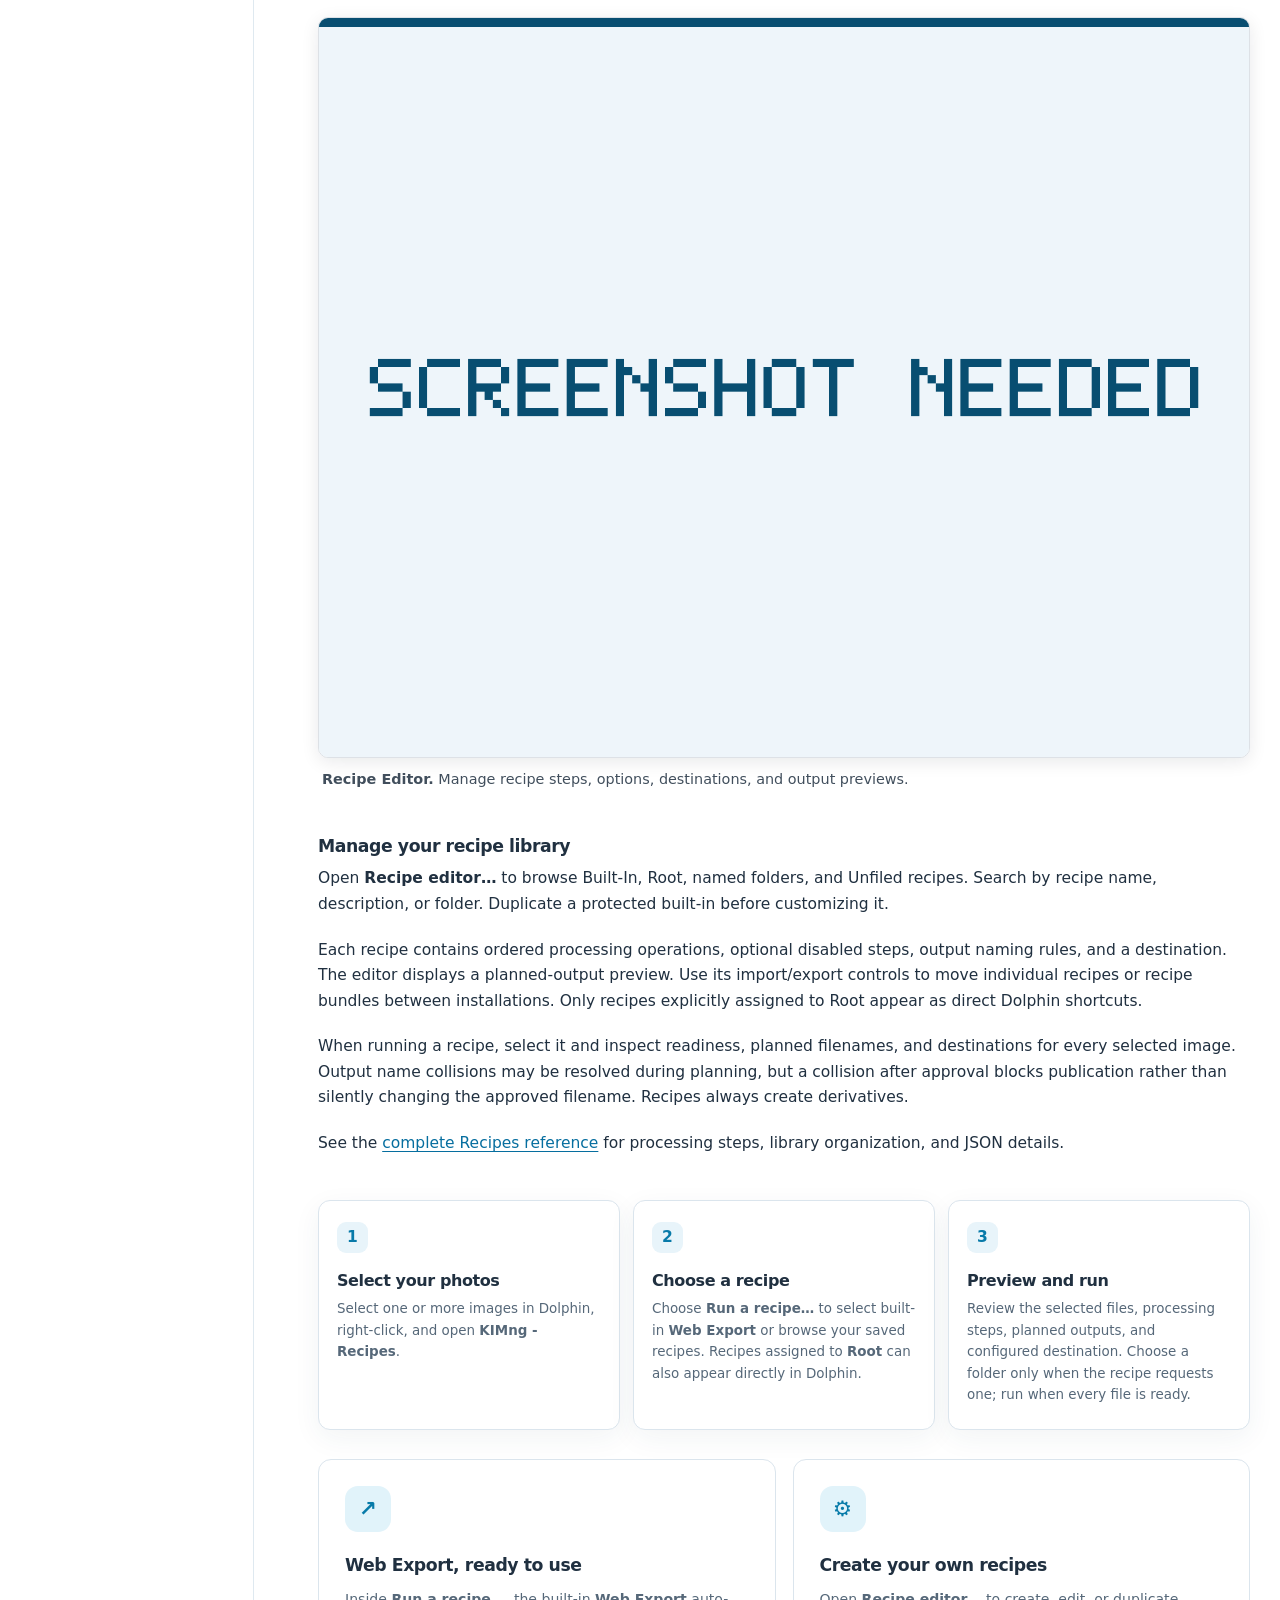
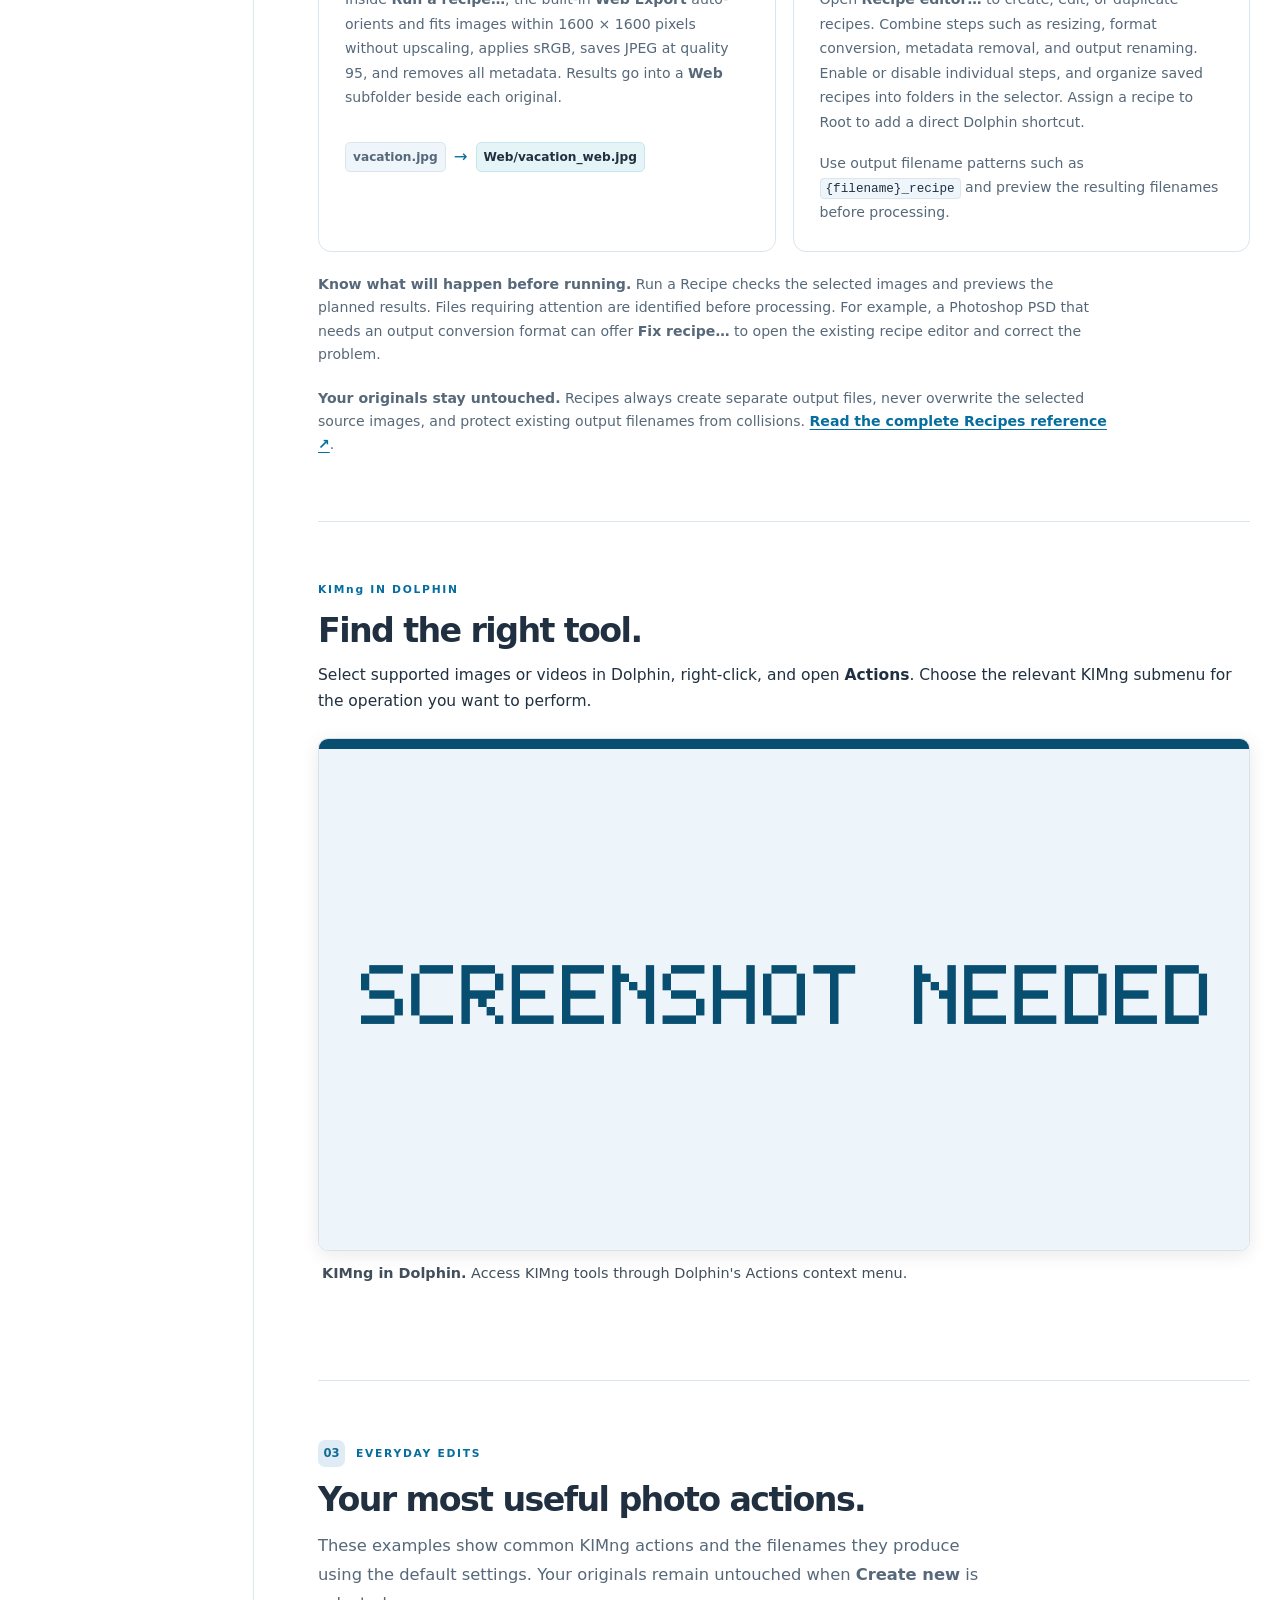
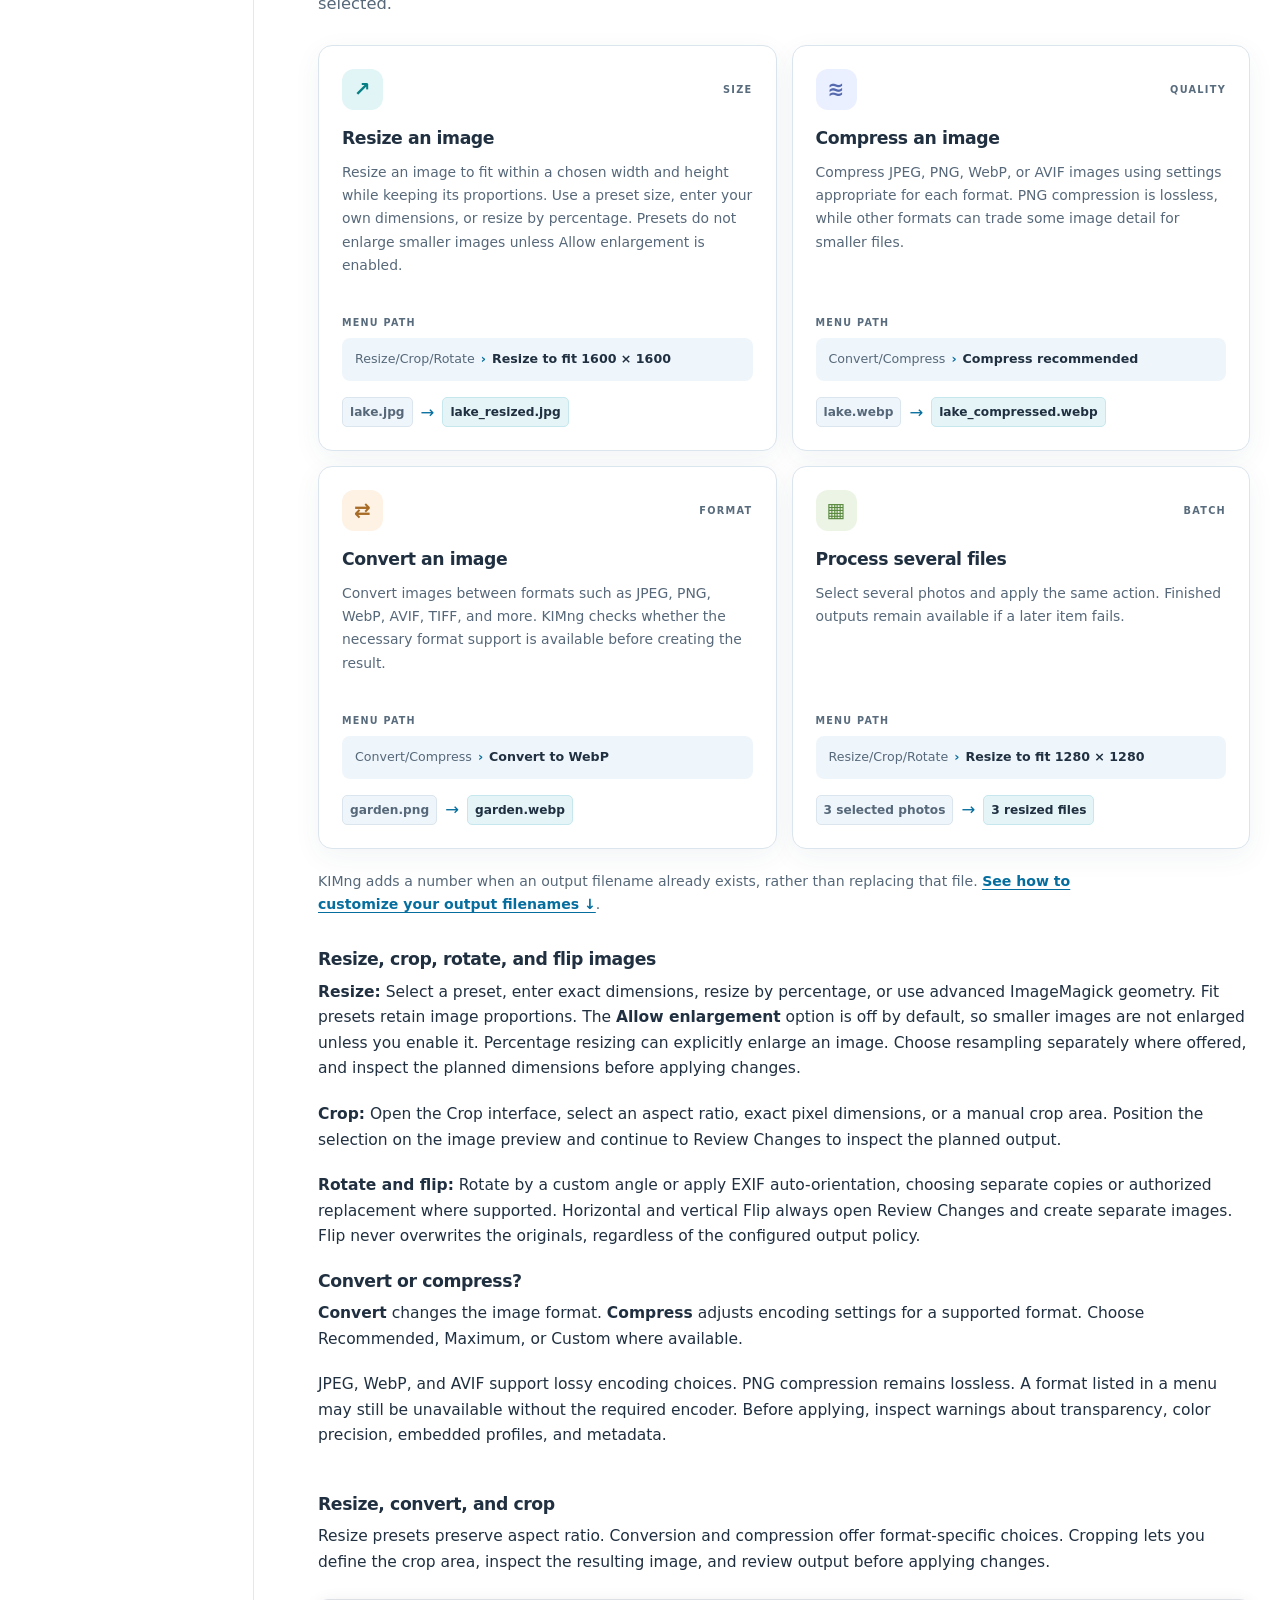
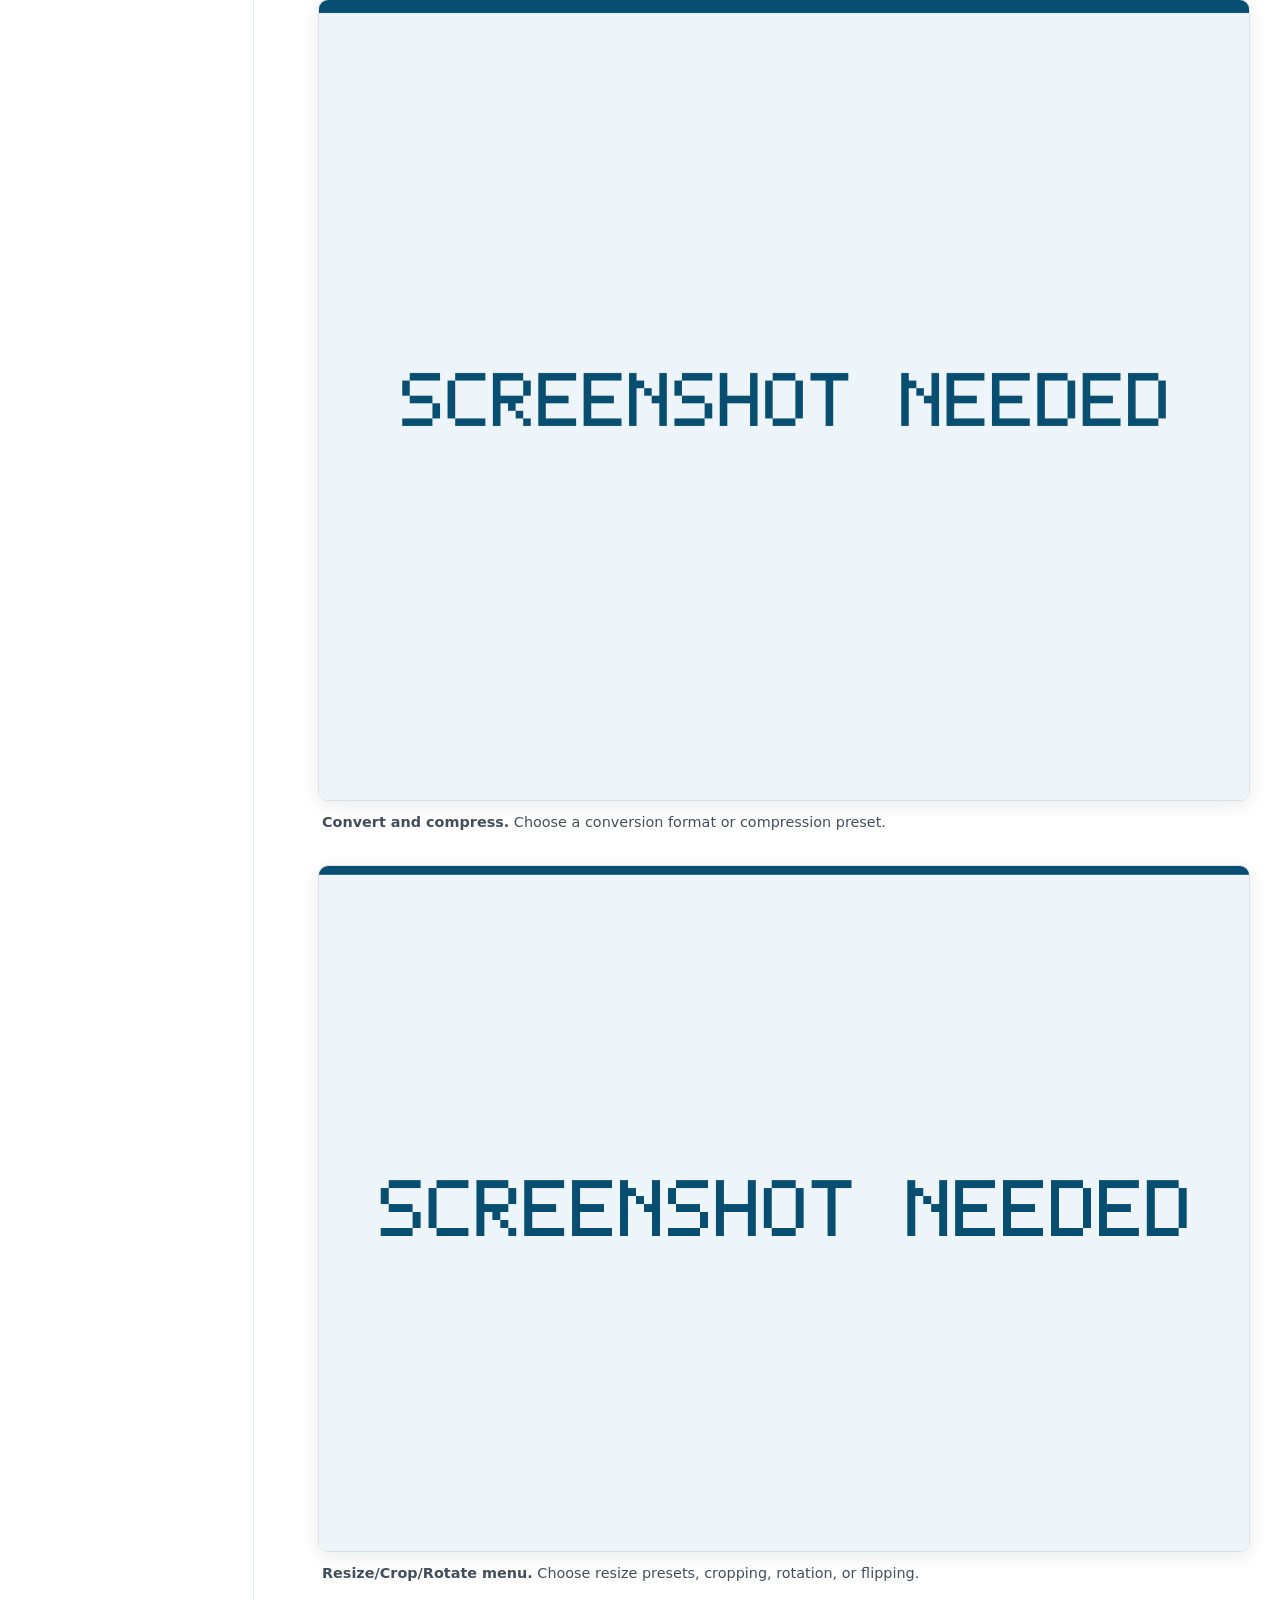
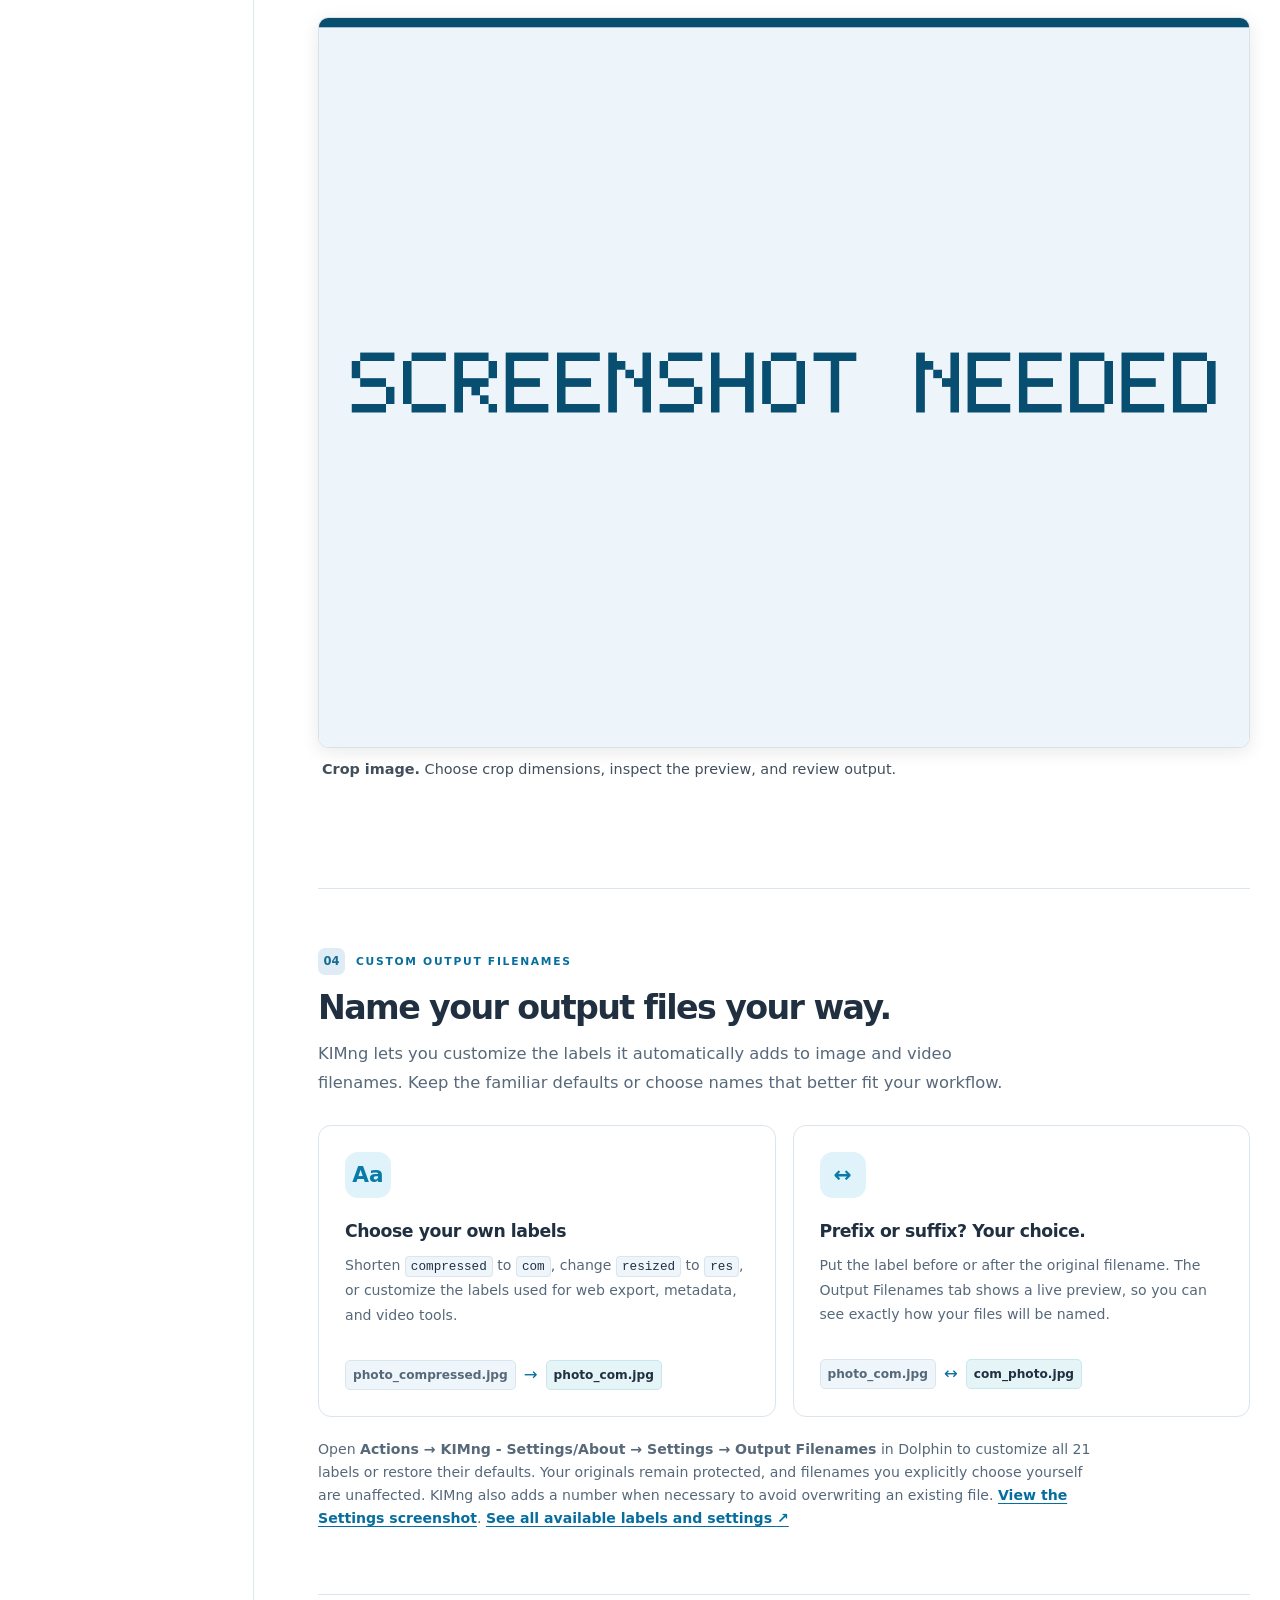
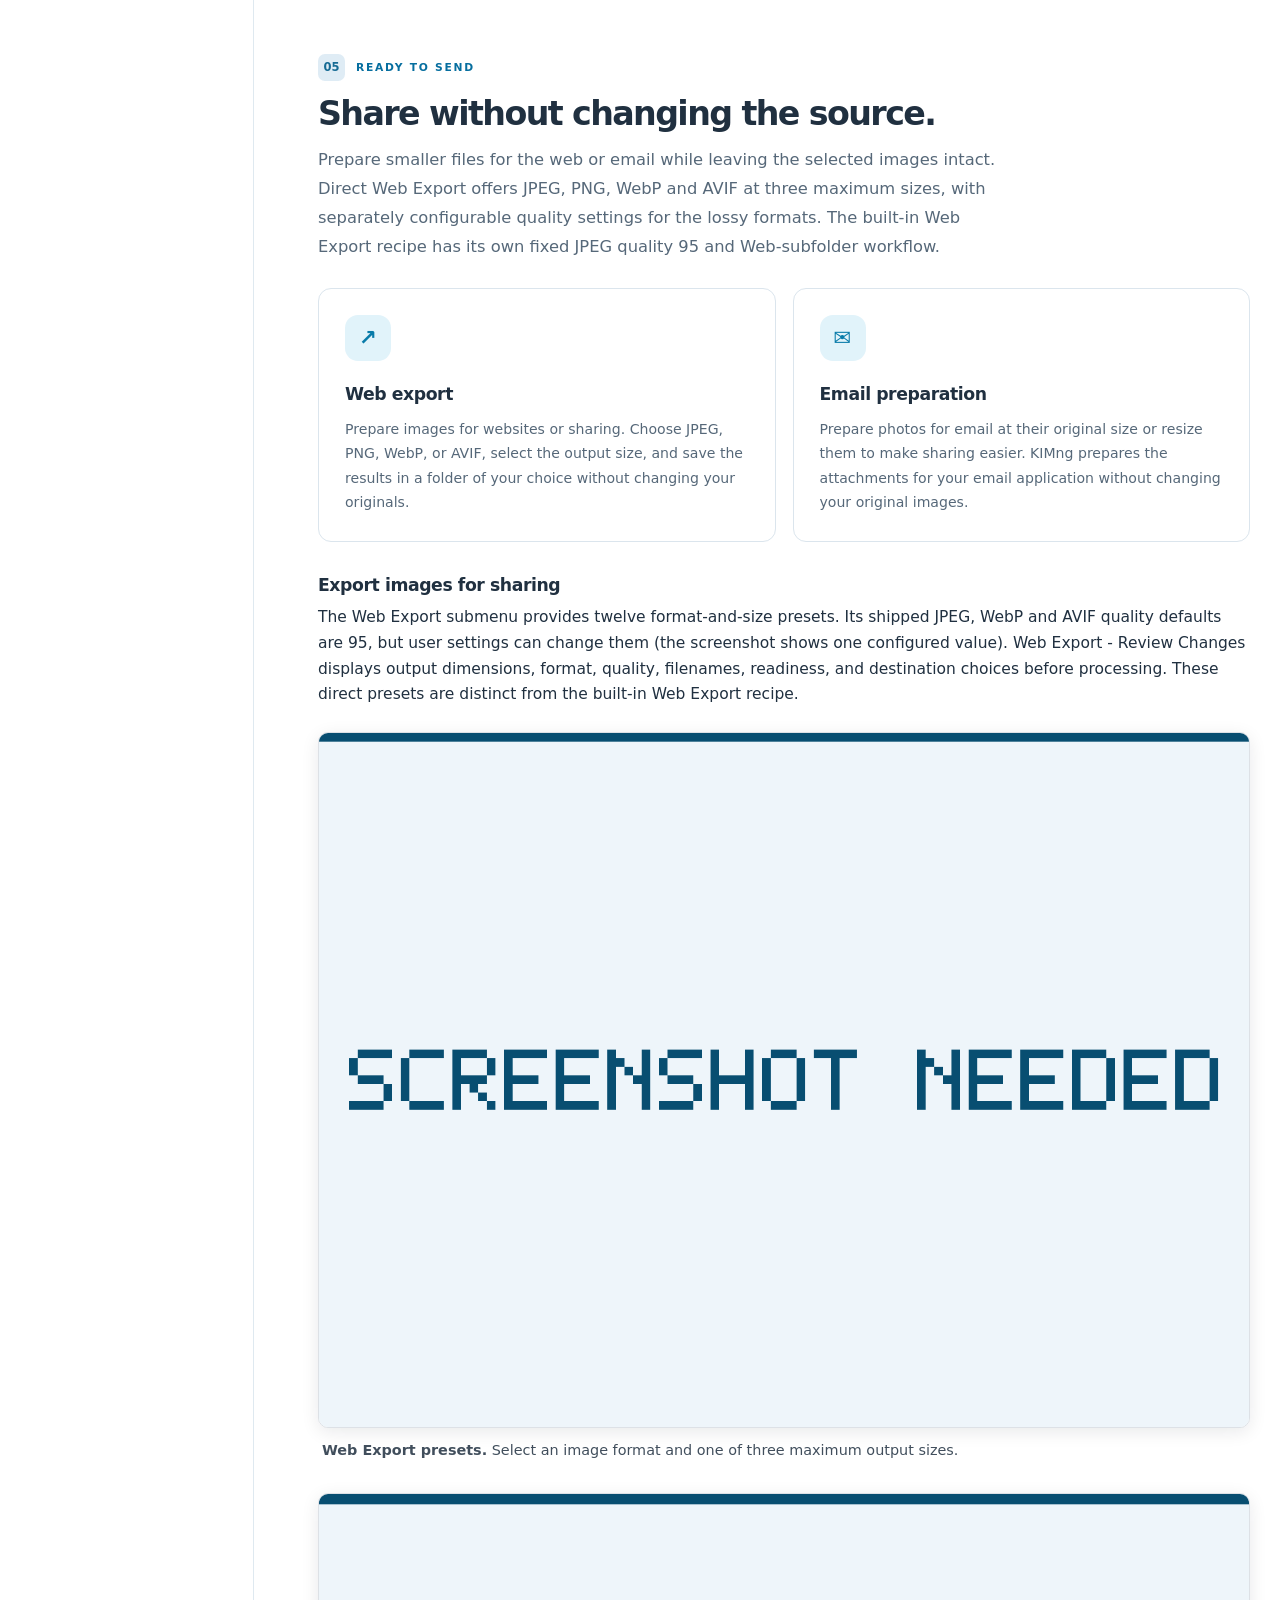
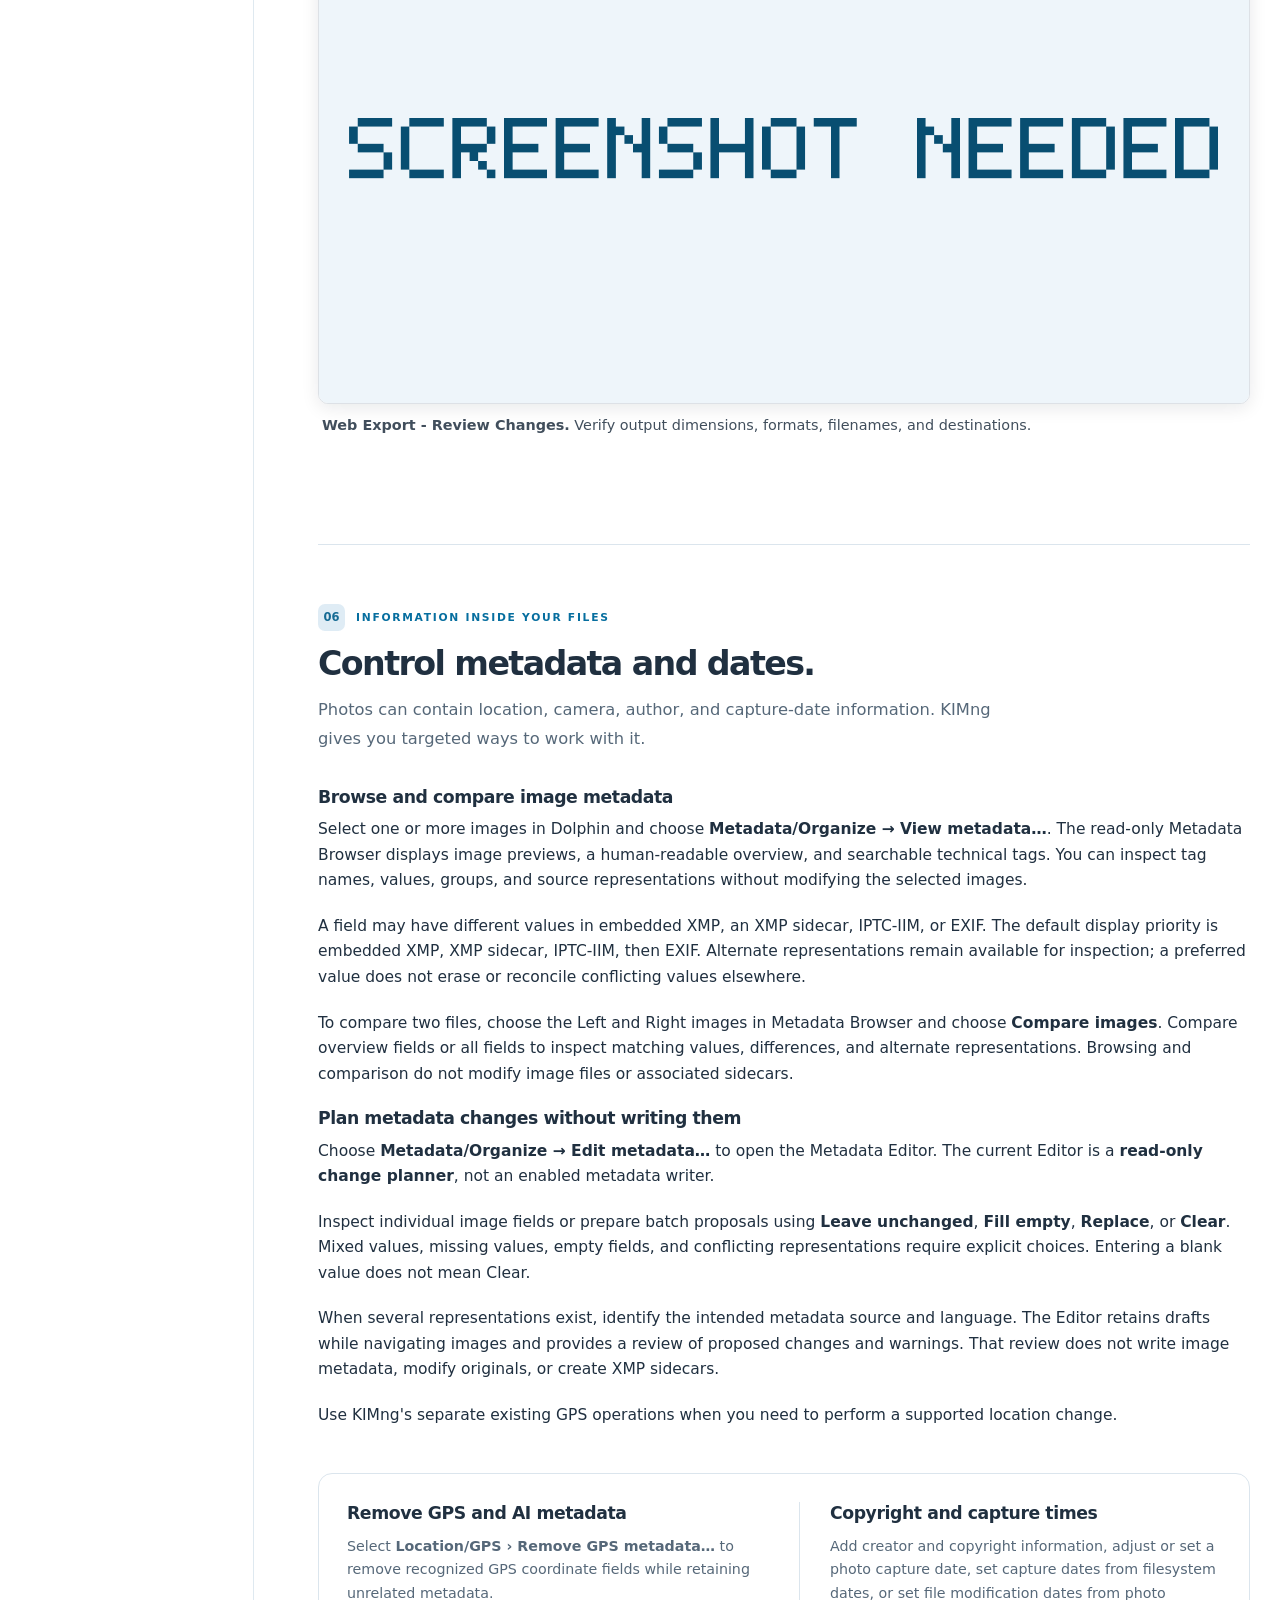
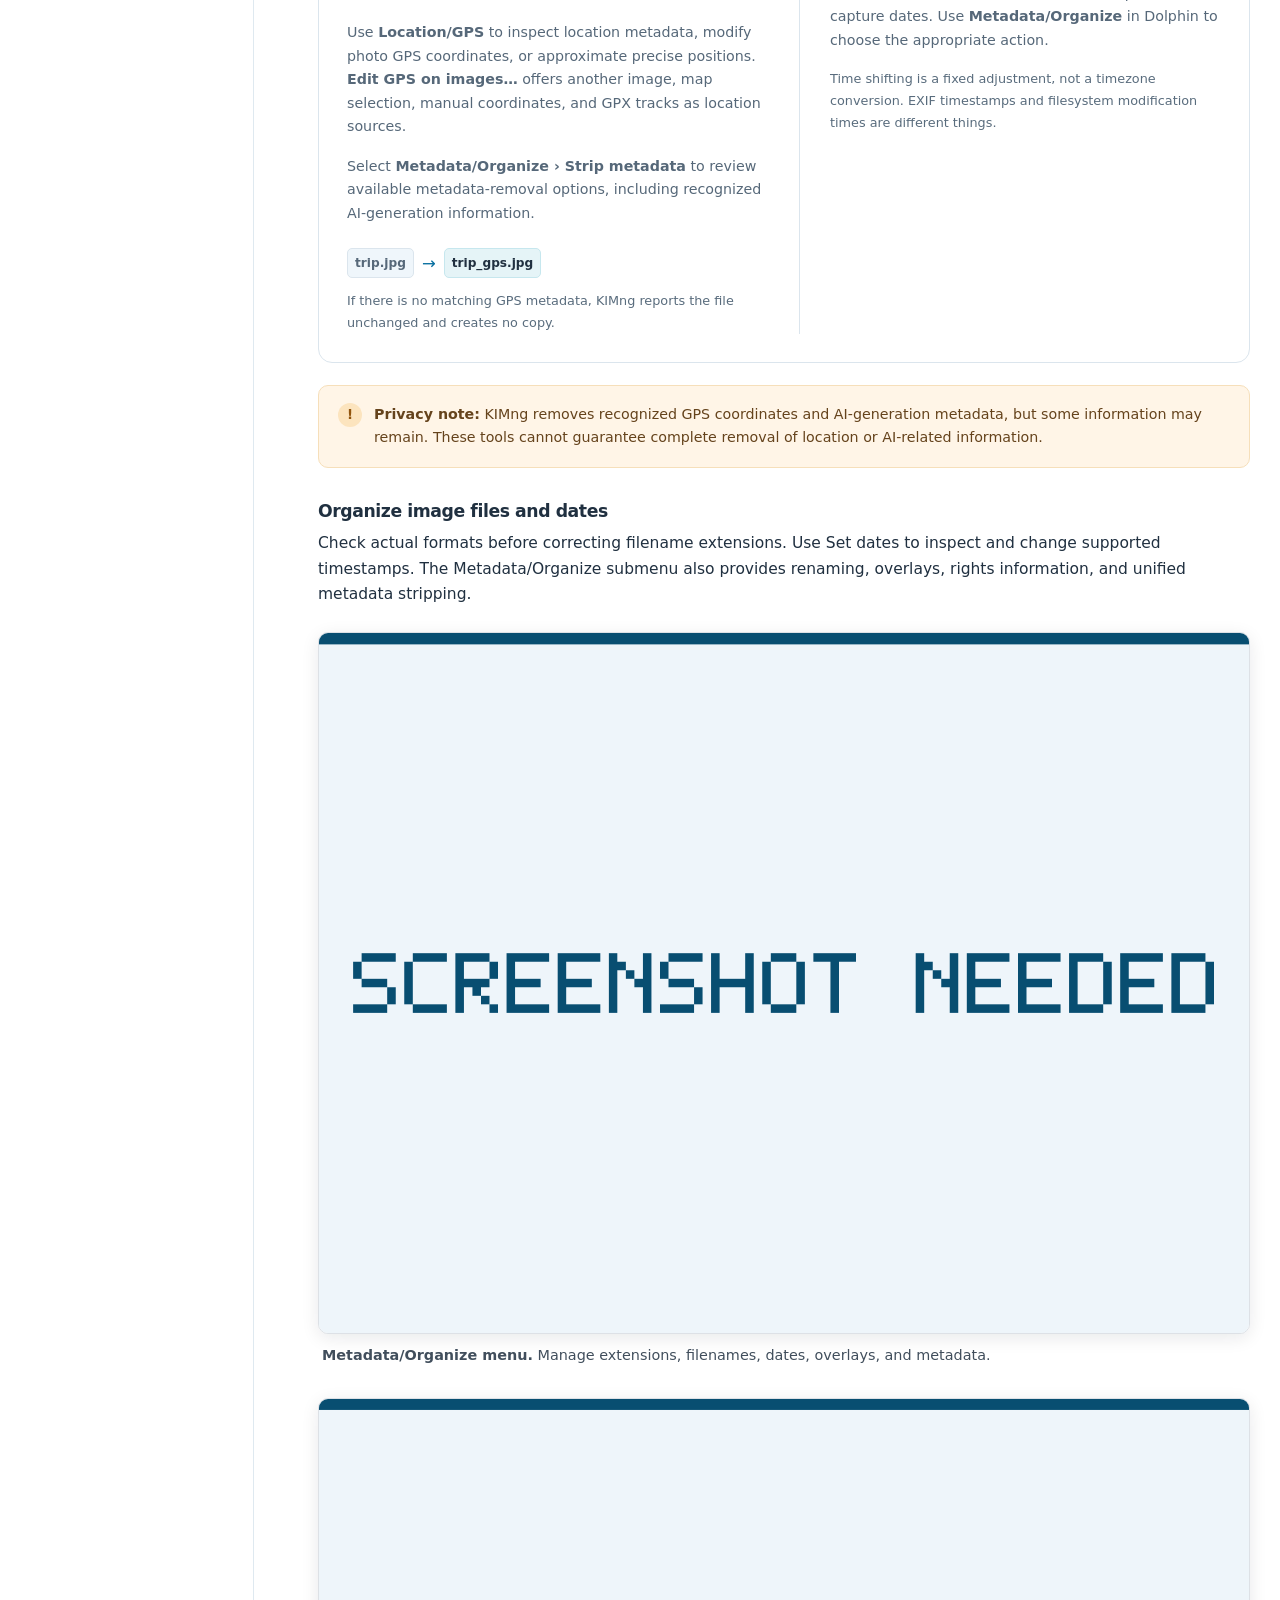
==== commit dc7fbecf: "Overhaul KIMng documentation, accessibility and manual packaging" ====
--- a/docs/index.html
+++ b/docs/index.html
@@ -14,7 +14,7 @@
   <header class="topbar">
     <div class="topbar-inner page-width">
       <a class="brand" href="#top" aria-label="KIMng User Guide home">
-        <span class="brand-mark" aria-hidden="true"><img src="images/kimng-brand-icon.png" alt="" width="30" height="30"></span>
+        <span class="brand-mark" aria-hidden="true"><img src="images/kimng-guide-icon.png" alt="" width="30" height="30"></span>
         <span class="brand-name">KIM<span>ng</span></span>
         <span class="brand-divider" aria-hidden="true"></span>
         <span class="brand-description">User Guide</span>
@@ -37,14 +37,14 @@
           <a class="hero-button" href="#start">Get started <span aria-hidden="true">↗</span></a>
           <a class="hero-secondary" href="#recipes">Explore Recipes <span aria-hidden="true">↓</span></a>
         </div>
-        <div class="hero-facts" aria-label="Key facts">
+        <div class="hero-facts" role="group" aria-label="Key facts">
           <span><span class="fact-check" aria-hidden="true">✓</span> Works from Dolphin</span>
           <span><span class="fact-check" aria-hidden="true">✓</span> Batch-friendly</span>
           <span><span class="fact-check" aria-hidden="true">✓</span> Originals protected</span>
           <span><span class="fact-check" aria-hidden="true">✓</span> Custom filename labels</span>
         </div>
       </div>
-      <div class="hero-art" aria-label="Example showing a image and its resized copy">
+      <div class="hero-art" role="group" aria-label="Example showing an image and its resized copy">
         <div class="art-label">A simple example</div>
         <div class="art-file art-original">
           <div class="art-thumbnail" aria-hidden="true">
@@ -98,7 +98,7 @@
         <p class="section-eyebrow"><span class="section-index">01</span> FIRST STEPS</p>
         <h2 id="start-title">Start with a single photo.</h2>
         <p class="section-intro">No new application to learn. KIMng adds actions to the context menu you already use in Dolphin.</p>
-        <div class="steps" aria-label="Three steps to use KIMng">
+        <div class="steps" role="group" aria-label="Three steps to use KIMng">
           <div class="step"><span class="step-number">1</span><div><h3>Select</h3><p>Choose one or more local photos or videos in Dolphin.</p></div></div>
           <div class="step"><span class="step-number">2</span><div><h3>Right-click</h3><p>Open a KIMng submenu and choose the task you want.</p></div></div>
           <div class="step"><span class="step-number">3</span><div><h3>Save</h3><p>For actions that offer a choice, select <strong>Create new</strong> to keep the original file.</p></div></div>
@@ -176,7 +176,7 @@
 reference</a> for processing steps, library organization,
 and JSON details.</p>
 </div>
-<div class="steps" aria-label="Running a recipe from Dolphin">
+<div class="steps" role="group" aria-label="Running a recipe from Dolphin">
           <div class="step">
             <span class="step-number">1</span>
             <div>
@@ -428,7 +428,7 @@
 <h3>Browse and compare image metadata</h3>
 
 <p>Select one or more images in Dolphin and choose
-<strong>Organize Metadata → View metadata…</strong>.
+<strong>Metadata/Organize → View metadata…</strong>.
 The read-only Metadata Browser displays image previews,
 a human-readable overview, and searchable technical tags.
 You can inspect tag names, values, groups, and source
@@ -450,7 +450,7 @@
 
 <h3>Plan metadata changes without writing them</h3>
 
-<p>Choose <strong>Organize Metadata → Edit metadata…</strong>
+<p>Choose <strong>Metadata/Organize → Edit metadata…</strong>
 to open the Metadata Editor. The current Editor is a
 <strong>read-only change planner</strong>, not an enabled
 metadata writer.</p>
@@ -477,13 +477,13 @@
             <h3>Remove GPS and AI metadata</h3>
             <p>Select <strong>Location/GPS › Remove GPS metadata…</strong> to remove recognized GPS coordinate fields while retaining unrelated metadata.</p>
             <p>Use <strong>Location/GPS</strong> to inspect location metadata, modify photo GPS coordinates, or approximate precise positions. <strong>Edit GPS on images…</strong> offers another image, map selection, manual coordinates, and GPX tracks as location sources.</p>
-            <p>Select <strong>Organize Metadata › Strip metadata</strong> to review available metadata-removal options, including recognized AI-generation information.</p>
+            <p>Select <strong>Metadata/Organize › Strip metadata</strong> to review available metadata-removal options, including recognized AI-generation information.</p>
             <div class="output output-inline"><span>trip.jpg</span><span class="output-arrow" aria-hidden="true">→</span><strong>trip_gps.jpg</strong></div>
             <p class="minor">If there is no matching GPS metadata, KIMng reports the file unchanged and creates no copy.</p>
           </div>
           <div>
             <h3>Copyright and capture times</h3>
-            <p>Add creator and copyright information, adjust or set a photo capture date, set capture dates from filesystem dates, or set file modification dates from photo capture dates. Use <strong>Organize Metadata</strong> in Dolphin to choose the appropriate action.</p>
+            <p>Add creator and copyright information, adjust or set a photo capture date, set capture dates from filesystem dates, or set file modification dates from photo capture dates. Use <strong>Metadata/Organize</strong> in Dolphin to choose the appropriate action.</p>
             <p class="minor">Time shifting is a fixed adjustment, not a timezone conversion. EXIF timestamps and filesystem modification times are different things.</p>
           </div>
         </div>
@@ -491,16 +491,16 @@
 
 <div class="kimng-doc-feature">
 <h3>Organize image files and dates</h3>
-<p>Check actual formats before correcting filename extensions. Use Set dates to inspect and change supported timestamps. The Organize Metadata submenu also provides renaming, overlays, rights information, and unified metadata stripping.</p>
+<p>Check actual formats before correcting filename extensions. Use Set dates to inspect and change supported timestamps. The Metadata/Organize submenu also provides renaming, overlays, rights information, and unified metadata stripping.</p>
 
 <figure class="kimng-doc-shot" id="shot-05">
-  <a href="images/screenshots/05-organize-metadata.png" title="View full-size Organize Metadata menu screenshot">
+  <a href="images/screenshots/05-organize-metadata.png" title="View full-size Metadata/Organize menu screenshot">
     <img src="images/screenshots/05-organize-metadata.png"
          alt="Screenshot needed: 05 organize metadata"
          width="982" height="739"
          loading="lazy" decoding="async">
   </a>
-  <figcaption><strong>Organize Metadata menu.</strong> Manage extensions, filenames, dates, overlays, and metadata.</figcaption>
+  <figcaption><strong>Metadata/Organize menu.</strong> Manage extensions, filenames, dates, overlays, and metadata.</figcaption>
 </figure>
 
 <figure class="kimng-doc-shot" id="shot-14">
@@ -549,7 +549,7 @@
 </div>
 <div class="kimng-doc-feature">
 <h3>Inspect and modify GPS information</h3>
-<p>Modify GPS can use a reference image, manually entered coordinates, a map, or a GPX track where supported. Reducing coordinate precision replaces precise coordinates with an approximate location. Removing GPS metadata is a separate action. Inspect the planned changes before applying them.</p>
+<p>Edit GPS on images… can use a reference image, manually entered coordinates, a map, or a GPX track where supported. Reducing coordinate precision replaces precise coordinates with an approximate location. Removing GPS metadata is a separate action. Inspect the planned changes before applying them.</p>
 
 <figure class="kimng-doc-shot" id="shot-04">
   <a href="images/screenshots/04-location-gps.png" title="View full-size Location/GPS menu screenshot">
@@ -593,7 +593,7 @@
           <div><span class="collection-symbol" aria-hidden="true">▧</span><strong>PDF album &amp; print</strong><span>Multi-page albums or print layouts.</span></div>
           <div><span class="collection-symbol" aria-hidden="true">▥</span><strong>Multi-page TIFF</strong><span>Combine images into one TIFF.</span></div>
           <div><span class="collection-symbol" aria-hidden="true">◉</span><strong>Animated GIF/APNG</strong><span>Animation from selected images.</span></div>
-          <div><span class="collection-symbol" aria-hidden="true">▶</span><strong>MP4 slideshow</strong><span>Choose timing, dimensions, frame rate, background and destination in one dialog. Images play in natural filename order.</span></div>
+          <div><span class="collection-symbol" aria-hidden="true">▶</span><strong>MP4 slideshow</strong><span>Choose timing, dimensions, frame rate, background and destination in one dialog. Add or reorder images before rendering. Slides play in the chosen order.</span></div>
         </div>
         <p class="section-footnote">Collages include grid, mosaic, hero, filmstrip and scattered layouts with operation-specific canvas, spacing, background, frame and shadow controls. Gallery Publishing has its own chooser, story editor, styles, and offline website output. Printable PDF contact sheets complement albums and print layouts. Slideshows are silent and straightforward: fixed time per image, without titles, transitions, pan, or zoom effects. Successful PDF and other publication workflows identify the saved result; when notices are available, <strong>Details (N)</strong> expands them for inspection.</p>
 
@@ -666,7 +666,6 @@
         <p class="section-intro">Select images in Dolphin, right-click, and choose <strong>KIMng - Create/Publish → Create a gallery…</strong>. Choose <strong>Image gallery</strong> to open the classic gallery creator, or <strong>Photo story</strong> to open the three-panel story editor described below. These are different workflows.</p>
         <h3>Image gallery</h3>
 <p>The classic image gallery creator lets you order images, edit captions, choose columns, select the Clean Light or Dark Portfolio theme, and choose Standard (up to 1920 px) or High (up to 3840 px) image resolution. Inspect the gallery preview before publishing. This workflow does not offer the Photo story editor's sections, multiple-page structure, or ZIP Review Changes workflow.</p>
-<h3>Photo story</h3>
 <h3>Arrange your story</h3>
         <p>The editor has three panels: <strong>Story order</strong> on the left, the image and story canvas in the middle, and <strong>Gallery settings</strong> on the right. Change the image order, select an image to edit its information, or use <strong>Add heading</strong> and <strong>Add text</strong> to add narrative passages. Preview the website before publishing.</p>
         <h3>Choose a gallery type, style, and arrangement</h3>
@@ -687,7 +686,7 @@
   <h3>Choose a video operation</h3>
   <p>Use <strong>KIMng - Convert Video: AV1</strong>, <strong>H.264</strong>, or <strong>H.265</strong> to create a re-encoded video. Use <strong>Video Utilities</strong> for extracting or publishing parts of an existing video.</p>
 
-<figure class="kimng-doc-shot">
+<figure class="kimng-doc-shot" id="shot-21">
   <a href="images/screenshots/21-video-menu-overview.png" title="View full-size Video actions in Dolphin screenshot">
     <img src="images/screenshots/21-video-menu-overview.png"
          alt="Screenshot needed: 21 video menu overview"
@@ -704,7 +703,7 @@
 
   <p>The screenshot below shows the AV1 presets. The H.264 and H.265 menus offer the same resolution-and-quality combinations, with their respective codecs.</p>
 
-<figure class="kimng-doc-shot">
+<figure class="kimng-doc-shot" id="shot-22">
   <a href="images/screenshots/22-video-av1-presets.png" title="View full-size AV1 conversion presets screenshot">
     <img src="images/screenshots/22-video-av1-presets.png"
          alt="Screenshot needed: 22 video av1 presets"
@@ -725,7 +724,7 @@
     <li><strong>Create animated GIF from video…</strong> turns a selected video segment into an animation.</li>
   </ul>
 
-<figure class="kimng-doc-shot">
+<figure class="kimng-doc-shot" id="shot-23">
   <a href="images/screenshots/23-video-utilities.png" title="View full-size Video Utilities screenshot">
     <img src="images/screenshots/23-video-utilities.png"
          alt="Screenshot needed: 23 video utilities"
@@ -784,13 +783,13 @@
 <p>Inspect the proposed results, filenames, directories, and per-file status. Resolve blocked items before proceeding. Different operations have different review controls, but KIMng protects originals through their applicable output and overwrite rules.</p>
 
 <figure class="kimng-doc-shot" id="shot-13">
-  <a href="images/screenshots/13-preview-changes.png" title="View full-size Preview changes screenshot">
+  <a href="images/screenshots/13-preview-changes.png" title="View full-size Review Changes screenshot">
     <img src="images/screenshots/13-preview-changes.png"
          alt="Screenshot needed: 13 preview changes"
          width="1072" height="722"
          loading="lazy" decoding="async">
   </a>
-  <figcaption><strong>Preview changes.</strong> Review source files, planned results, destinations, and status.</figcaption>
+  <figcaption><strong>Review Changes.</strong> Review source files, planned results, destinations, and status.</figcaption>
 </figure>
 </div>
 
--- a/docs/work.css
+++ b/docs/work.css
@@ -6,11 +6,11 @@
   --surface-soft: #f0f5f9;
   --ink: #172433;
   --muted: #56677b;
-  --faint: #7a8b9e;
+  --faint: #596c7d;
   --line: #dbe4ed;
-  --accent: #087baf;
+  --accent: #066e9f;
   --accent-dark: #055a83;
-  --focus: #ffad39;
+  --focus: #075c86;
   --hero-start: #0c283d;
   --hero-end: #073b55;
   --shadow: 0 10px 35px rgb(22 51 77 / 6%);
@@ -77,7 +77,7 @@
 .art-hill-back { background: #499db1; bottom: -49px; left: 8px; }
 .art-hill-front { background: #277887; }
 .art-filename { align-self: end; font-size: .95rem; font-weight: 790; white-space: nowrap; overflow: hidden; text-overflow: ellipsis; }
-.art-filetype { align-self: start; color: #758698; font-size: .73rem; }
+.art-filetype { align-self: start; color: #596c7d; font-size: .73rem; }
 .art-process { display: flex; align-items: center; justify-content: space-between; padding: 15px 4px 15px 19px; color: #b9e6f1; font-size: .76rem; font-weight: 680; }
 .art-arrow { font-size: 1.25rem; }
 .art-result { border: 1px solid #8ccdd2; }
@@ -202,84 +202,16 @@
 .footer-meta span[aria-hidden] { margin: 0 7px; }
 
 /* Responsive behavior */
-@media (max-width: 1050px) {
-  .hero-inner { gap: 2.5rem; }
-  .layout { grid-template-columns: 185px minmax(0, 1fr); gap: 2.5rem; }
-  .task-grid { gap: 12px; }
-  .task-card { padding: 18px; }
-  .policy-grid { grid-template-columns: 1fr; }
-  .policy { padding: 19px; }
-}
-@media (max-width: 820px) {
-  .page-width { width: min(100% - 2.5rem, 1220px); }
-  .top-actions { gap: .8rem; }
-  .top-actions a { font-size: .8rem; }
-  .hero-inner { grid-template-columns: 1fr; padding-block: 3.8rem; }
-  .hero-copy { max-width: 710px; }
-  .hero-art { max-width: 570px; width: 100%; min-height: auto; }
-  .layout { display: block; }
-  .side-nav { border-right: 0; border-bottom: 1px solid var(--line); margin-inline: -1.25rem; }
-  .side-nav-inner { position: static; max-height: none; overflow-y: hidden; display: flex; flex-direction: row; flex-wrap: nowrap; overflow-x: auto; gap: 5px; padding: 12px 1.25rem; scrollbar-width: thin; }
-  .side-nav .nav-heading, .side-nav .nav-separator, .side-nav .nav-external { display: none; }
-  .side-nav a { white-space: nowrap; padding: 9px 12px; font-size: .82rem; }
-  .main-content { padding-bottom: 35px; }
-  .content-section { padding-block: 50px; }
-}
-@media (max-width: 620px) {
-  .page-width { width: min(100% - 2rem, 1220px); }
-  .topbar-inner { min-height: 67px; }
-  .brand-mark { width: 35px; height: 35px; }
-  .brand-mark svg { width: 25px; height: 25px; }
-  .brand-name { font-size: 1.38rem; }
-  .brand-description, .brand-divider { display: none; }
-  .top-actions a:not(.top-action-primary) { display: none; }
-  .top-actions .top-action-primary { font-size: .76rem; padding: .54rem .7rem; }
-  .hero-inner { padding-block: 3rem; gap: 2.5rem; }
-  h1 { font-size: clamp(2.6rem, 10vw, 3.65rem); }
-  .hero-lede { font-size: 1rem; }
-  .hero-facts { margin-top: 1.8rem; }
-  .hero-art { padding: 17px; }
-  .steps, .task-grid, .feature-pair, .split-panel, .reference-list { grid-template-columns: 1fr; }
-  .steps { gap: 10px; }
-  .step { display: grid; grid-template-columns: 31px minmax(0, 1fr); gap: 13px; padding: 16px; }
-  .step-number { margin-bottom: 0; }
-  .split-panel { gap: 21px; padding: 23px; }
-  .split-panel > div + div { border-left: none; border-top: 1px solid var(--line); padding-left: 0; padding-top: 20px; }
-  .collection-grid { grid-template-columns: repeat(2, minmax(0, 1fr)); }
-  .footer-inner { flex-direction: column; }
-  .footer-meta { text-align: left; }
-}
-@media (max-width: 380px) {
-  .collection-grid { grid-template-columns: 1fr; }
-  .hero-actions { gap: 1rem; }
-  .hero-button { width: 100%; justify-content: space-between; }
-  .hero-secondary { margin-bottom: .1rem; }
-}
-
-@media (prefers-reduced-motion: reduce) {
-  html { scroll-behavior: auto; }
-  *, *::before, *::after { transition: none !important; animation: none !important; }
-}
-@media print {
-  :root { color-scheme: light; --page: white; --surface: white; --ink: #111; --muted: #444; --line: #aaa; }
-  body { background: white; color: #111; font-size: 11pt; }
-  .topbar, .side-nav, .hero-art, .hero-actions, .skip-link { display: none !important; }
-  .hero { color: #111; background: white; border-bottom: 1px solid #aaa; }
-  .hero-inner { display: block; min-height: auto; padding: 18pt 0; }
-  .hero-kicker, h1 em, .hero-lede, .hero-facts { color: #111; }
-  h1 { font-size: 26pt; }
-  .layout { display: block; }
-  .content-section { padding: 20pt 0; break-inside: avoid; }
-  .task-card, .step, .feature-block, .policy, .collection-grid > div, details { box-shadow: none; break-inside: avoid; }
-  .notice { color: #111; background: white; border: 1px solid #aaa; }
-  .site-footer { background: white; color: #111; border-top: 1px solid #aaa; }
-  .footer-logo, .footer-meta a { color: #111; }
-}
+
+
+
+
+
+
+
 
 /* Match the narrower mobile page gutter; avoid horizontal page overflow. */
-@media (max-width: 620px) {
-  .side-nav { margin-inline: -1rem; }
-}
+
 
 /* Generated illustrations, accurately labeled as examples. */
 .screen-gallery { display: grid; grid-template-columns: repeat(2, minmax(0, 1fr)); gap: 17px; }
@@ -313,16 +245,9 @@
 .markdown-body tr:nth-child(even) td { background: var(--surface); }
 .markdown-body blockquote { border-left: 3px solid var(--accent); margin: 17px 0; padding: 10px 18px; background: var(--surface-soft); }
 .markdown-body img { max-width: 100%; height: auto; }
-@media (max-width: 820px) {
-  .reference-layout { display: block; }
-  .reference-sidebar { position: static; padding: 13px 0; border-bottom: 1px solid var(--line); }
-  .reference-sidebar .nav-heading, .reference-sidebar .back-link { display: none; }
-  .reference-sidebar nav { flex-direction: row; overflow-x: auto; gap: 8px; }
-  .reference-sidebar nav a { white-space: nowrap; }
-  .reference-content { padding-top: 28px; }
-}
-@media (max-width: 620px) { .screen-gallery { grid-template-columns: 1fr; } }
-@media print { .reference-sidebar { display: none; } .reference-layout { display: block; } }
+
+
+
 
 
 /* KIMng documentation screenshots */
@@ -367,15 +292,7 @@
   opacity: 0.85;
 }
 
-@media (max-width: 700px) {
-  .kimng-doc-feature {
-    margin: 1.5rem 0 2rem;
-  }
-
-  .kimng-doc-shot a {
-    border-radius: 6px;
-  }
-}
+
 
 
 /* KIMng light website restoration */
@@ -388,9 +305,9 @@
   --surface-soft: #eff6fb;
   --ink: #203040;
   --muted: #566879;
-  --faint: #75899b;
+  --faint: #596c7d;
   --line: #dbe5ed;
-  --accent: #087fbe;
+  --accent: #066e9f;
   --accent-dark: #066292;
   --shadow: 0 8px 28px rgb(29 63 93 / 6%);
 }
@@ -455,7 +372,7 @@
 }
 
 .hero-kicker {
-  color: #187cac;
+  color: #066e9f;
 }
 
 .kicker-dot {
@@ -477,7 +394,7 @@
 }
 
 .hero-button {
-  background: #147fb7;
+  background: #066e9f;
   color: #ffffff;
   box-shadow: 0 7px 20px rgb(20 127 183 / 16%);
 }
@@ -511,19 +428,19 @@
 }
 
 .art-label {
-  color: #43809f;
+  color: #306783;
 }
 
 .art-process {
-  color: #367b9d;
+  color: #306783;
 }
 
 .art-arrow {
-  color: #147fb7;
+  color: #066e9f;
 }
 
 .art-caption {
-  color: #57798e;
+  color: #456579;
 }
 
 .art-file {
@@ -550,7 +467,7 @@
 }
 
 .footer-meta a {
-  color: #087fbe;
+  color: #066e9f;
 }
 
 .footer-meta a:hover {
@@ -558,35 +475,11 @@
 }
 
 /* Responsive behavior retains the original structure. */
-@media (max-width: 820px) {
-  .hero-inner {
-    min-height: auto;
-    padding-block: 3rem;
-  }
-}
-
-@media (max-width: 620px) {
-  .brand-mark {
-    width: 35px;
-    height: 35px;
-  }
-
-  .brand-mark img {
-    width: 33px;
-    height: 33px;
-  }
-
-  .hero-inner {
-    padding-block: 2.5rem;
-  }
-}
-
-@media print {
-  .hero {
-    background: #ffffff;
-    color: #111111;
-  }
-}
+
+
+
+
+
 
 /* KIMng visual documentation audit: responsive and accessible */
 .reference-sidebar {
@@ -624,8 +517,61 @@
   background: #eef5fa;
 }
 
+
+
+
+
+
+
+
+/* KIMng mobile reference table readability */
+
+
+
+/* Accessibility and reference layout corrections. */
+
+.reference-sidebar nav a:focus-visible {
+  outline-offset: -3px;
+}
+
+@media (max-width: 1050px) {
+.hero-inner { gap: 2.5rem; }
+  .layout { grid-template-columns: 185px minmax(0, 1fr); gap: 2.5rem; }
+  .task-grid { gap: 12px; }
+  .task-card { padding: 18px; }
+  .policy-grid { grid-template-columns: 1fr; }
+  .policy { padding: 19px; }
+}
+
+
 @media (max-width: 820px) {
-  .side-nav .nav-external {
+.page-width { width: min(100% - 2.5rem, 1220px); }
+  .top-actions { gap: .8rem; }
+  .top-actions a { font-size: .8rem; }
+  .hero-inner { grid-template-columns: 1fr; padding-block: 3.8rem; }
+  .hero-copy { max-width: 710px; }
+  .hero-art { max-width: 570px; width: 100%; min-height: auto; }
+  .layout { display: block; }
+  .side-nav { border-right: 0; border-bottom: 1px solid var(--line); margin-inline: -1.25rem; }
+  .side-nav-inner { position: static; max-height: none; overflow-y: hidden; display: flex; flex-direction: row; flex-wrap: nowrap; overflow-x: auto; gap: 5px; padding: 12px 1.25rem; scrollbar-width: thin; }
+  .side-nav .nav-heading, .side-nav .nav-separator, .side-nav .nav-external { display: none; }
+  .side-nav a { white-space: nowrap; padding: 9px 12px; font-size: .82rem; }
+  .main-content { padding-bottom: 35px; }
+  .content-section { padding-block: 50px; }
+
+.reference-layout { display: block; }
+  .reference-sidebar { position: static; padding: 13px 0; border-bottom: 1px solid var(--line); }
+  .reference-sidebar .nav-heading, .reference-sidebar .back-link { display: none; }
+  .reference-sidebar nav { flex-direction: row; overflow-x: auto; gap: 8px; }
+  .reference-sidebar nav a { white-space: nowrap; }
+  .reference-content { padding-top: 28px; }
+
+.hero-inner {
+    min-height: auto;
+    padding-block: 3rem;
+  }
+
+.side-nav .nav-external {
     display: flex;
   }
 
@@ -646,10 +592,67 @@
     display: block;
     padding: 10px;
   }
-}
+
+.reference-sidebar nav {
+    padding-block: 4px;
+  }
+}
+
+
+@media (max-width: 700px) {
+.kimng-doc-feature {
+    margin: 1.5rem 0 2rem;
+  }
+
+  .kimng-doc-shot a {
+    border-radius: 6px;
+  }
+}
+
 
 @media (max-width: 620px) {
-  .topbar-inner {
+.page-width { width: min(100% - 2rem, 1220px); }
+  .topbar-inner {  }
+  .brand-mark { width: 35px; height: 35px; }
+  .brand-mark svg { width: 25px; height: 25px; }
+  .brand-name { font-size: 1.38rem; }
+  .brand-description, .brand-divider { display: none; }
+  .top-actions a:not(.top-action-primary) { display: none; }
+  .top-actions .top-action-primary { font-size: .76rem; padding: .54rem .7rem; }
+  .hero-inner { padding-block: 3rem; gap: 2.5rem; }
+  h1 { font-size: clamp(2.6rem, 10vw, 3.65rem); }
+  .hero-lede { font-size: 1rem; }
+  .hero-facts { margin-top: 1.8rem; }
+  .hero-art { padding: 17px; }
+  .steps, .task-grid, .feature-pair, .split-panel, .reference-list { grid-template-columns: 1fr; }
+  .steps { gap: 10px; }
+  .step { display: grid; grid-template-columns: 31px minmax(0, 1fr); gap: 13px; padding: 16px; }
+  .step-number { margin-bottom: 0; }
+  .split-panel { gap: 21px; padding: 23px; }
+  .split-panel > div + div { border-left: none; border-top: 1px solid var(--line); padding-left: 0; padding-top: 20px; }
+  .collection-grid { grid-template-columns: repeat(2, minmax(0, 1fr)); }
+  .footer-inner { flex-direction: column; }
+  .footer-meta { text-align: left; }
+
+.side-nav { margin-inline: -1rem; }
+
+.screen-gallery { grid-template-columns: 1fr; }
+
+.brand-mark {
+    width: 35px;
+    height: 35px;
+  }
+
+  .brand-mark img {
+    width: 33px;
+    height: 33px;
+  }
+
+  .hero-inner {
+    padding-block: 2.5rem;
+  }
+
+.topbar-inner {
     flex-wrap: wrap;
     gap: 8px;
     padding-block: 10px;
@@ -667,10 +670,96 @@
   .collection-grid {
     grid-template-columns: 1fr;
   }
-}
+
+.markdown-body table {
+    display: block;
+    width: 100%;
+    max-width: 100%;
+    overflow-x: auto;
+    overscroll-behavior-x: contain;
+    -webkit-overflow-scrolling: touch;
+  }
+
+  .markdown-body table th,
+  .markdown-body table td {
+    min-width: 8rem;
+    overflow-wrap: normal;
+    word-break: normal;
+    vertical-align: top;
+  }
+
+  .markdown-body table code {
+    overflow-wrap: normal;
+    word-break: normal;
+    white-space: nowrap;
+  }
+
+.markdown-body table th,
+  .markdown-body table td {
+    min-width: 8rem;
+    word-break: normal;
+    overflow-wrap: break-word;
+  }
+
+  .markdown-body table code {
+    white-space: nowrap;
+    word-break: normal;
+    overflow-wrap: normal;
+  }
+}
+
+
+@media (max-width: 380px) {
+.collection-grid { grid-template-columns: 1fr; }
+  .hero-actions { gap: 1rem; }
+  .hero-button { width: 100%; justify-content: space-between; }
+  .hero-secondary { margin-bottom: .1rem; }
+}
+
+
+@media (min-width: 821px) {
+.markdown-body table {
+    display: table;
+    width: 100%;
+    table-layout: auto;
+  }
+
+  .markdown-body td,
+  .markdown-body th {
+    overflow-wrap: anywhere;
+  }
+}
+
+
+@media (prefers-reduced-motion: reduce) {
+html { scroll-behavior: auto; }
+  *, *::before, *::after { transition: none !important; animation: none !important; }
+}
+
 
 @media print {
-  .hero,
+:root { color-scheme: light;      }
+  body { background: white;  font-size: 11pt; }
+  .topbar, .side-nav, .hero-art, .hero-actions, .skip-link { display: none !important; }
+  .hero { color: #111; background: white;  }
+  .hero-inner { display: block; min-height: auto; padding: 18pt 0; }
+  .hero-kicker, h1 em, .hero-lede, .hero-facts { color: #111; }
+  h1 { font-size: 26pt; }
+  .layout { display: block; }
+  .content-section { padding: 20pt 0; break-inside: avoid; }
+  .task-card, .step, .feature-block, .policy, .collection-grid > div, details { box-shadow: none; break-inside: avoid; }
+  .notice { color: #111; background: white; border: 1px solid #aaa; }
+  .site-footer { background: white; color: #111;  }
+  .footer-logo, .footer-meta a { color: #111; }
+
+.reference-sidebar { display: none; } .reference-layout { display: block; }
+
+.hero {
+    background: #ffffff;
+    color: #111111;
+  }
+
+.hero,
   .site-footer {
     background: white;
     color: #111;
@@ -683,31 +772,36 @@
   .hero-facts {
     color: #111;
   }
-}
-
-
-/* KIMng mobile reference table readability */
-@media (max-width: 620px) {
+
+.hero-inner {
+    min-height: auto;
+    padding: 18pt 0;
+  }
+
+  .footer-logo,
+  .footer-logo span,
+  .footer-meta a {
+    color: #111;
+  }
+
   .markdown-body table {
-    display: block;
+    display: table;
     width: 100%;
-    max-width: 100%;
-    overflow-x: auto;
-    overscroll-behavior-x: contain;
-    -webkit-overflow-scrolling: touch;
+    overflow: visible;
   }
 
   .markdown-body table th,
   .markdown-body table td {
-    min-width: 13rem;
-    overflow-wrap: normal;
-    word-break: normal;
-    vertical-align: top;
-  }
-
-  .markdown-body table code {
-    overflow-wrap: normal;
-    word-break: normal;
-    white-space: nowrap;
-  }
-}
+    min-width: 0;
+    overflow-wrap: anywhere;
+  }
+
+  .markdown-body table code,
+  .markdown-body pre,
+  .markdown-body pre code {
+    white-space: pre-wrap;
+    overflow-wrap: anywhere;
+  }
+
+  .side-nav { border-right-color: #dfe9f0; }
+}
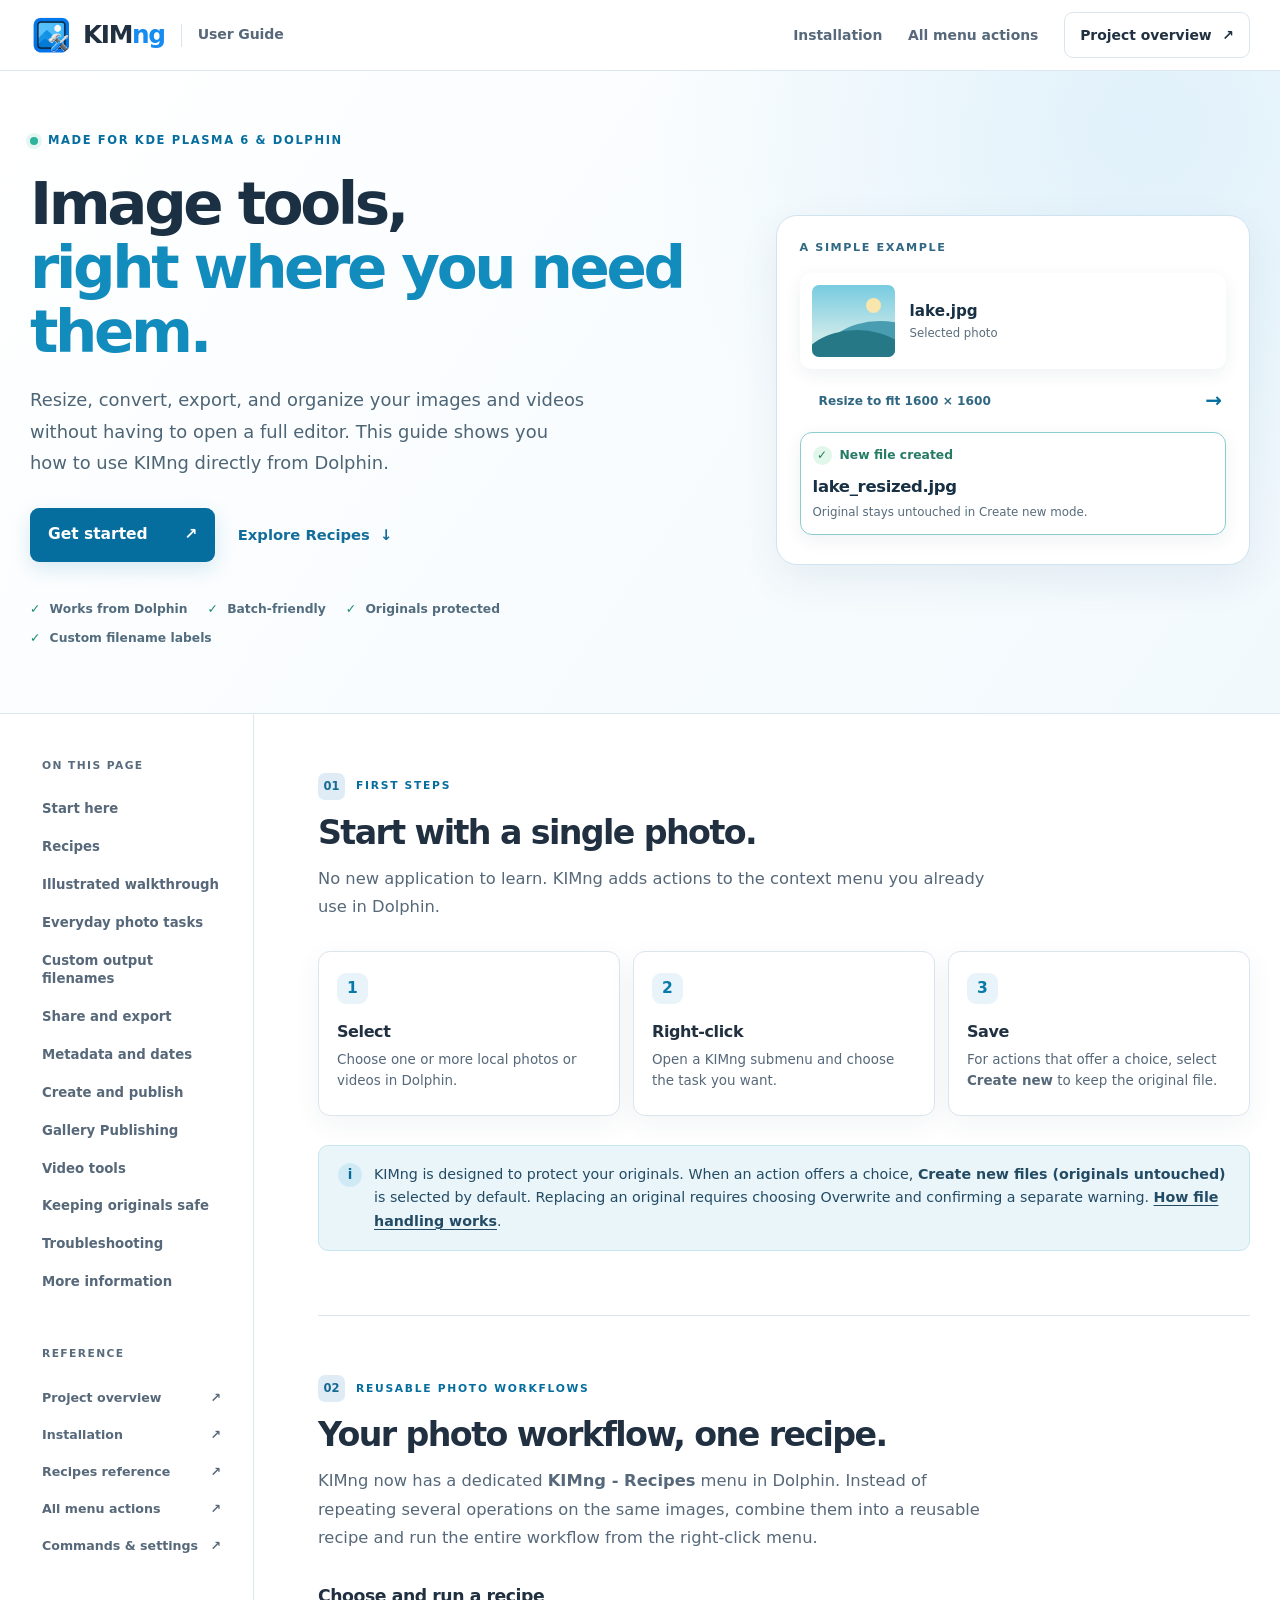
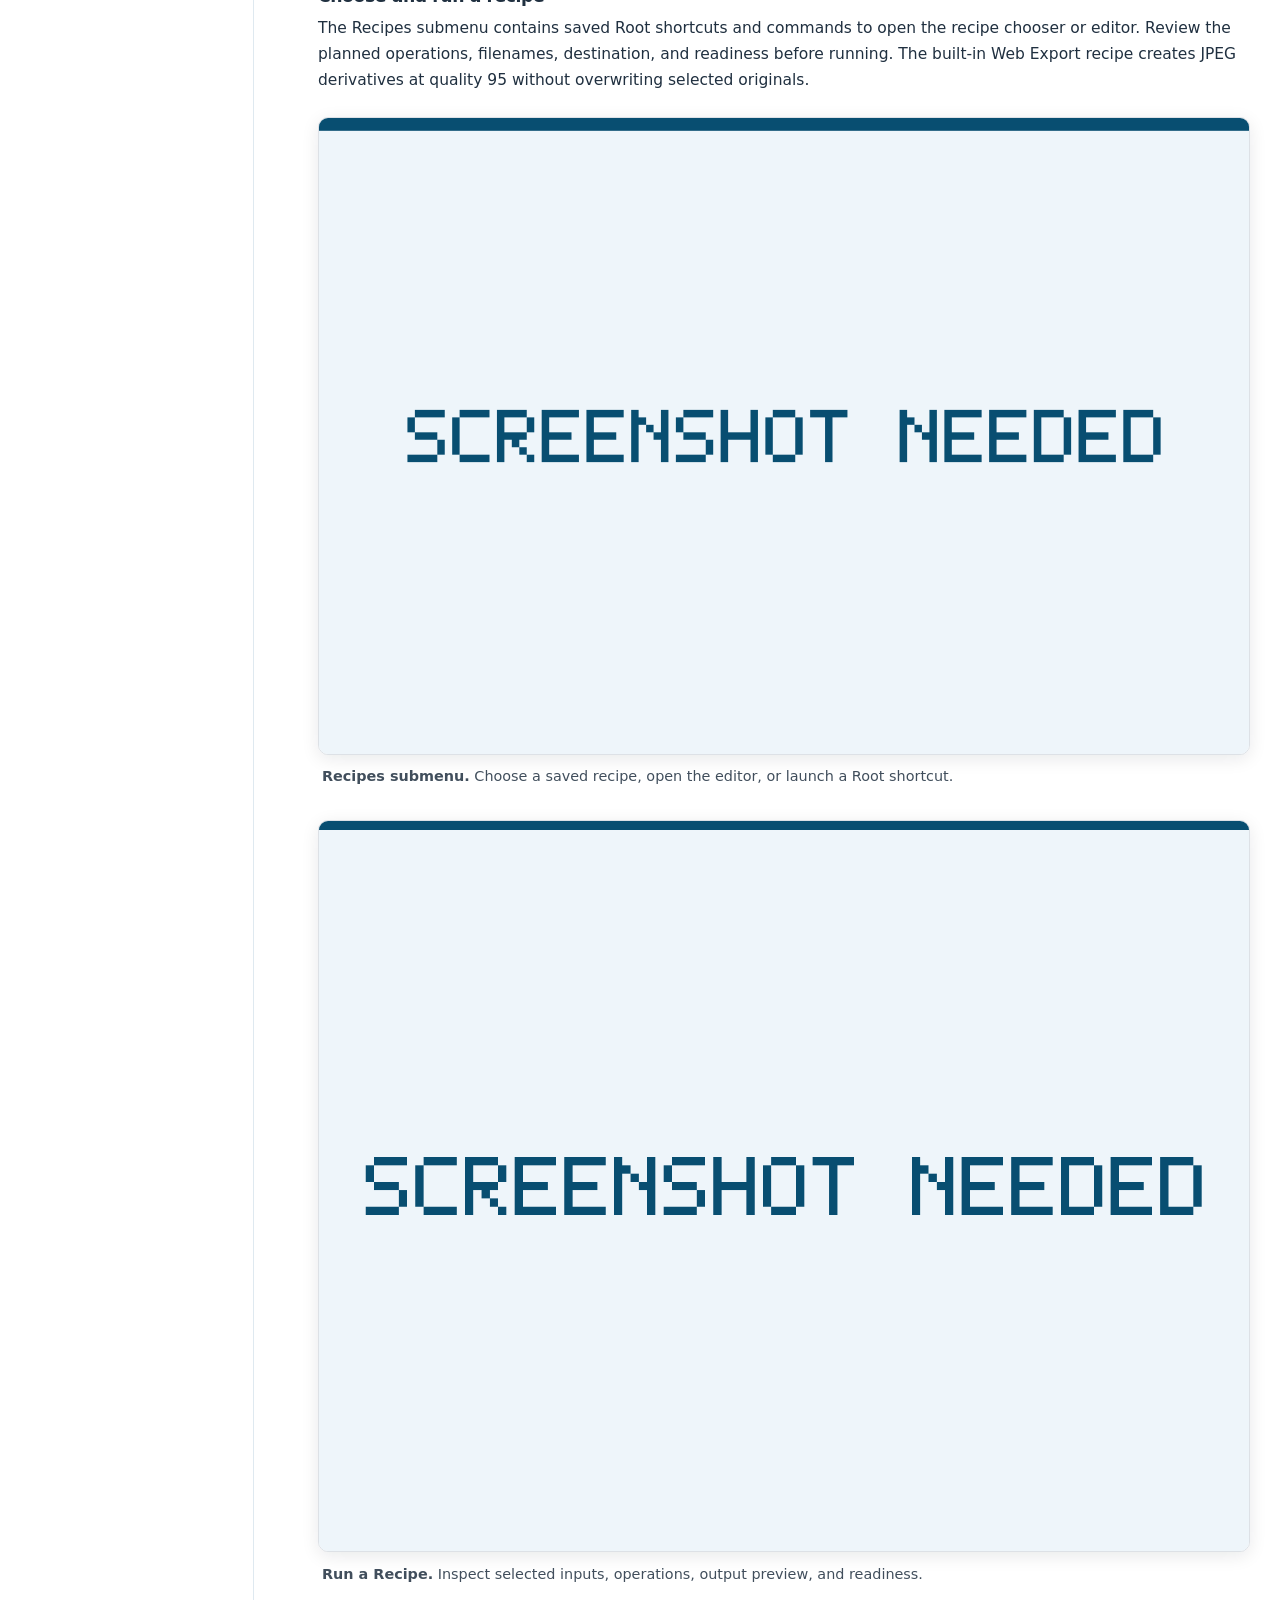
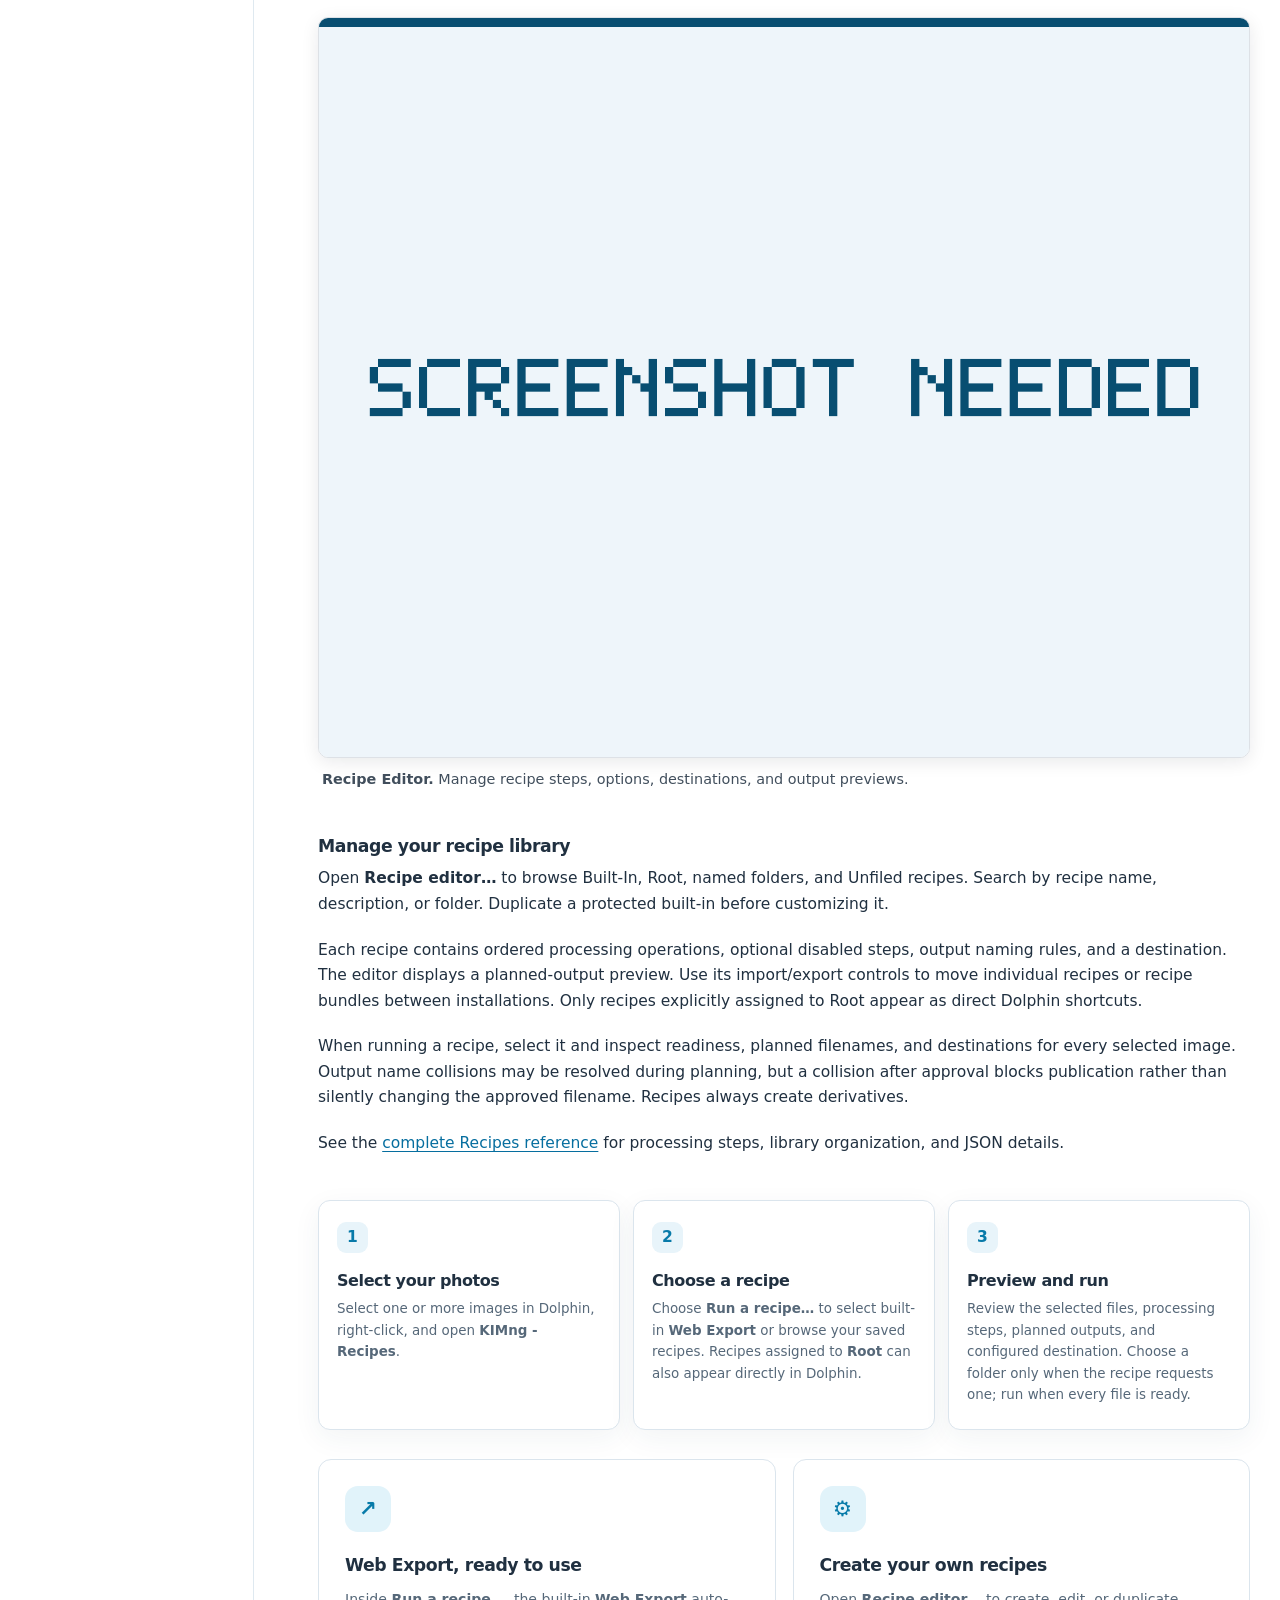
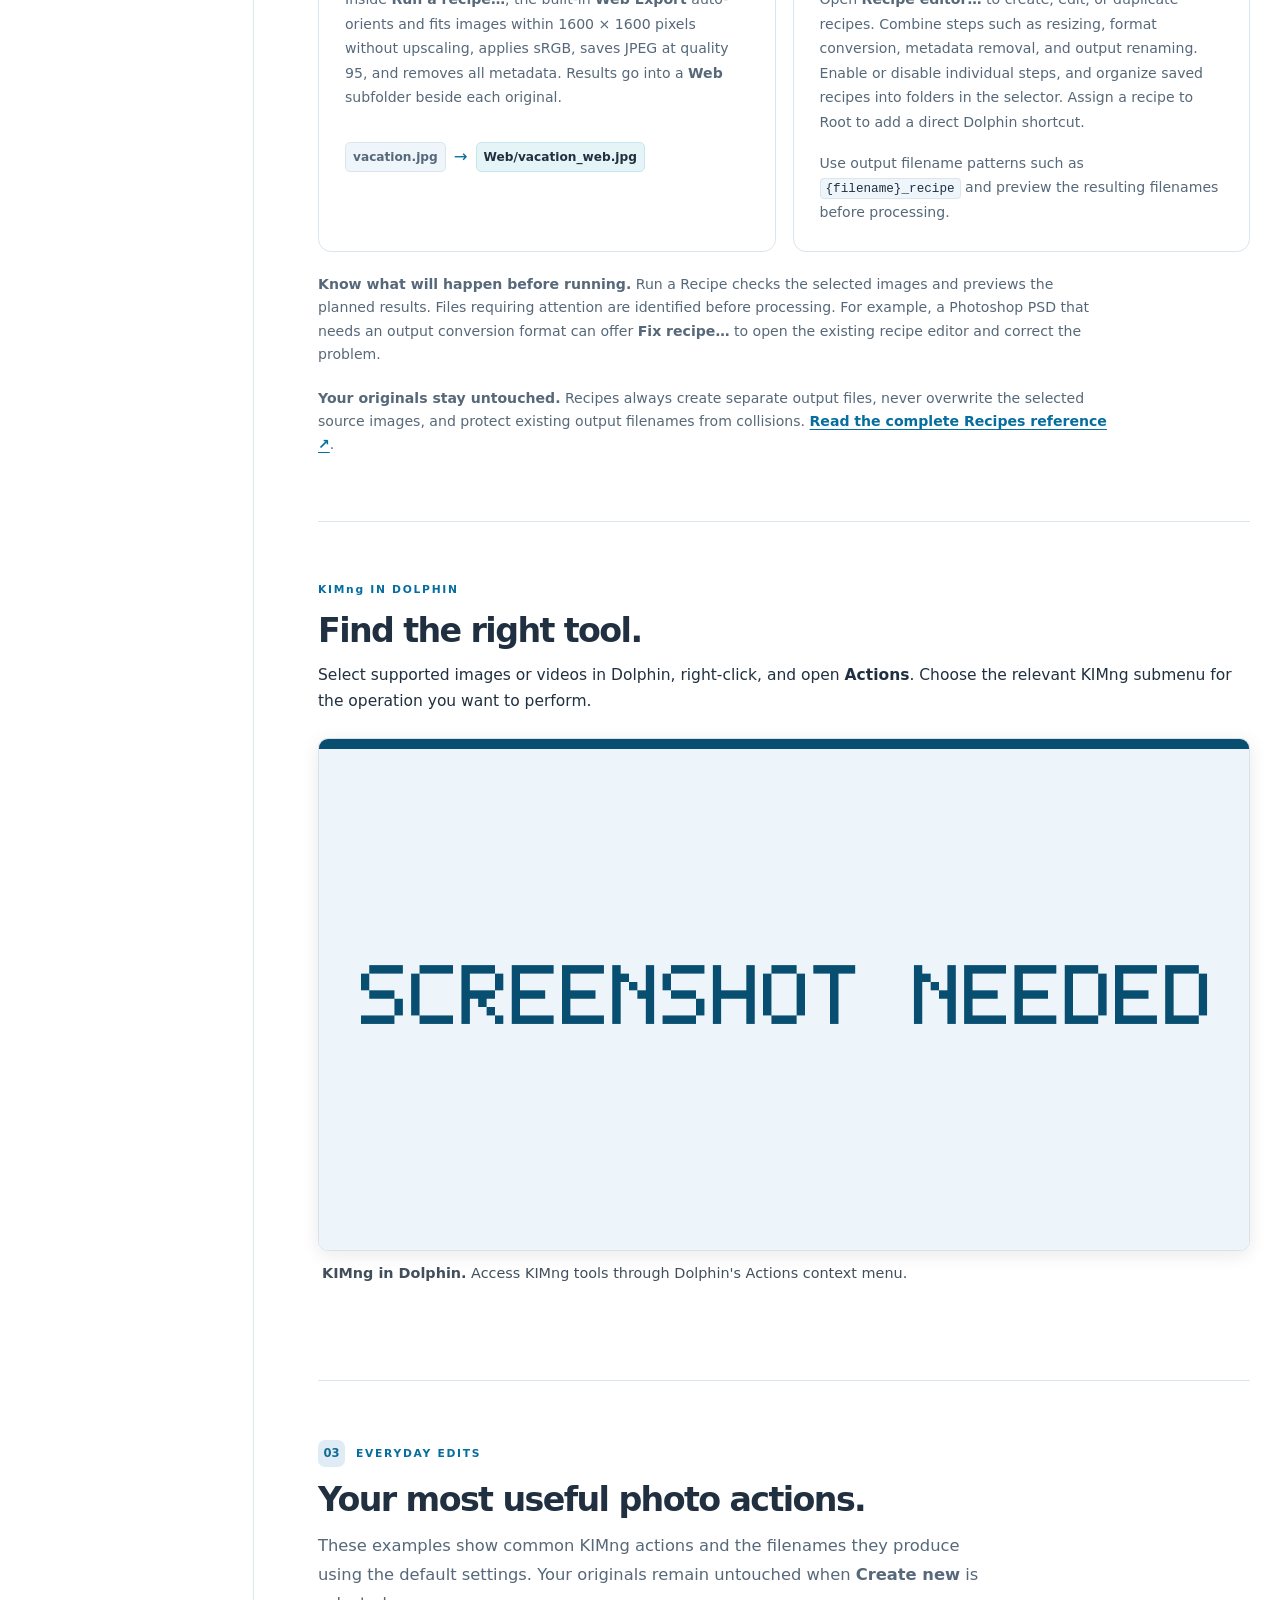
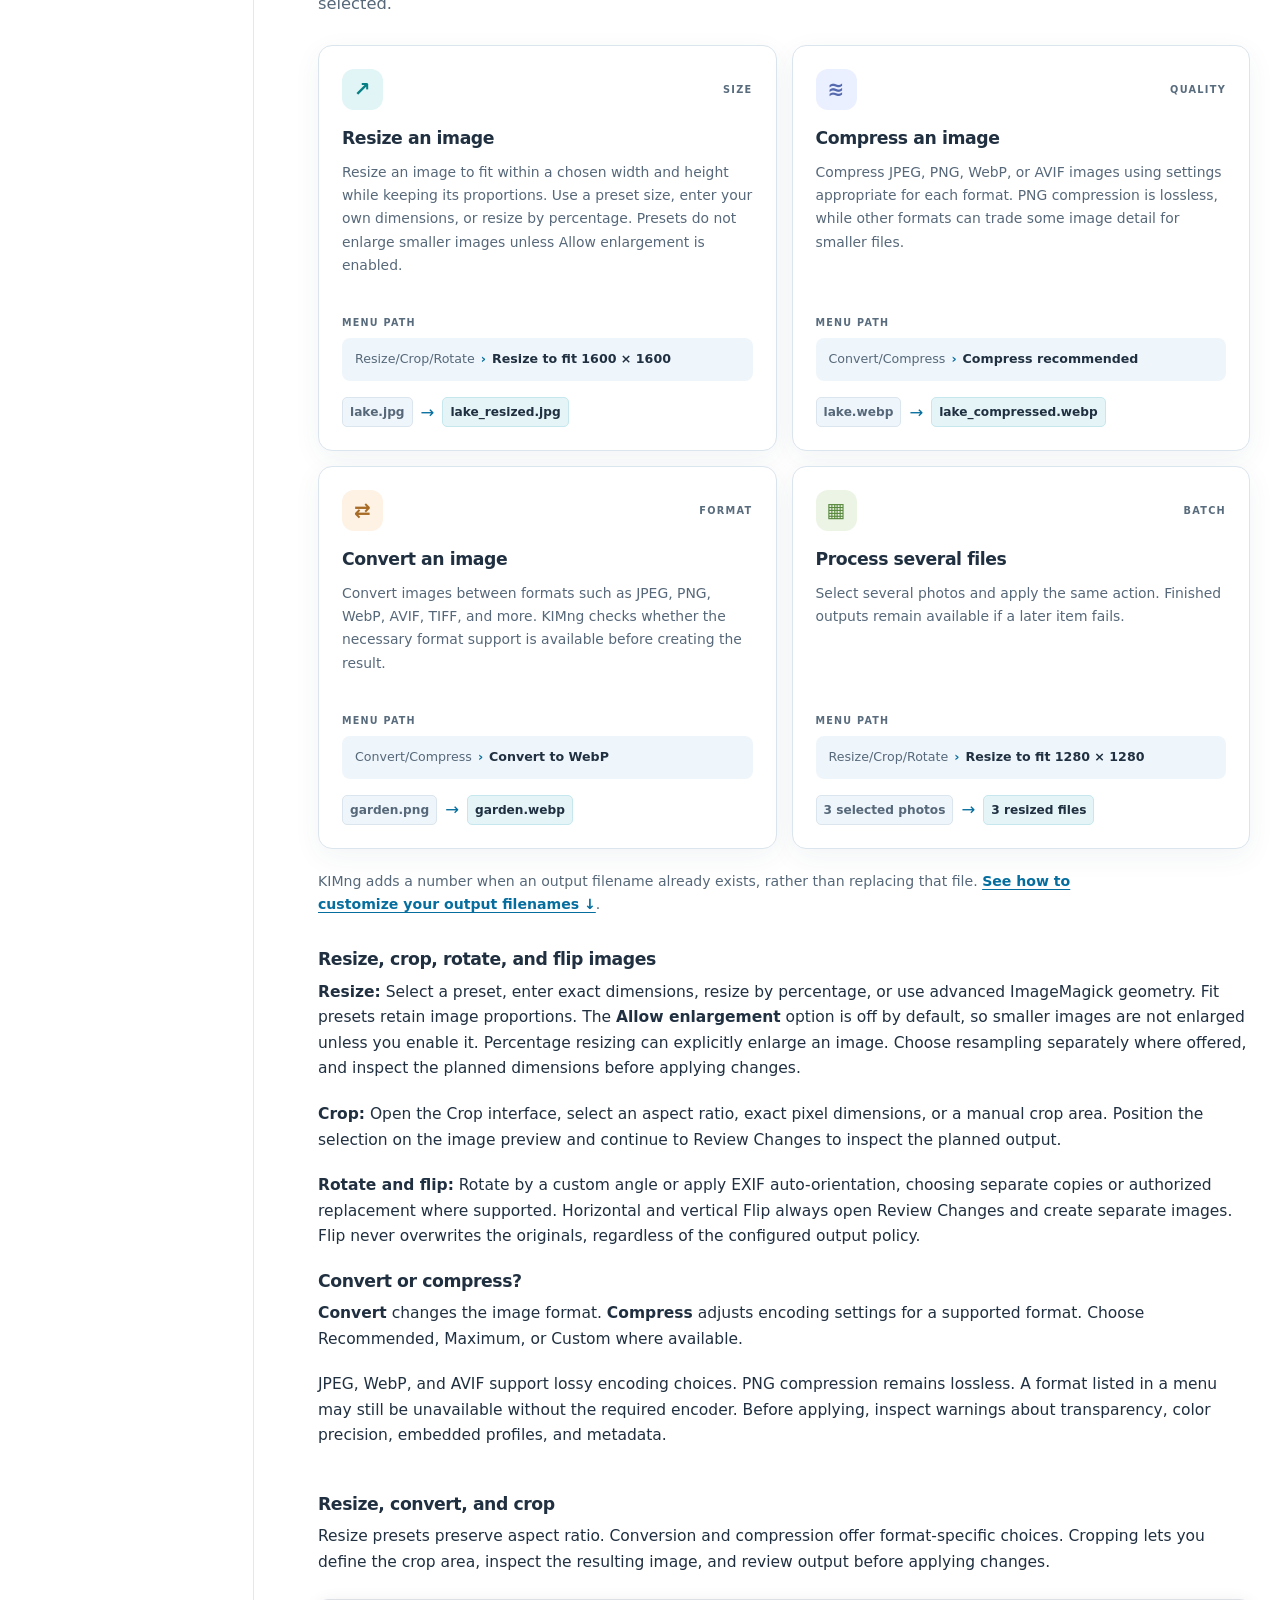
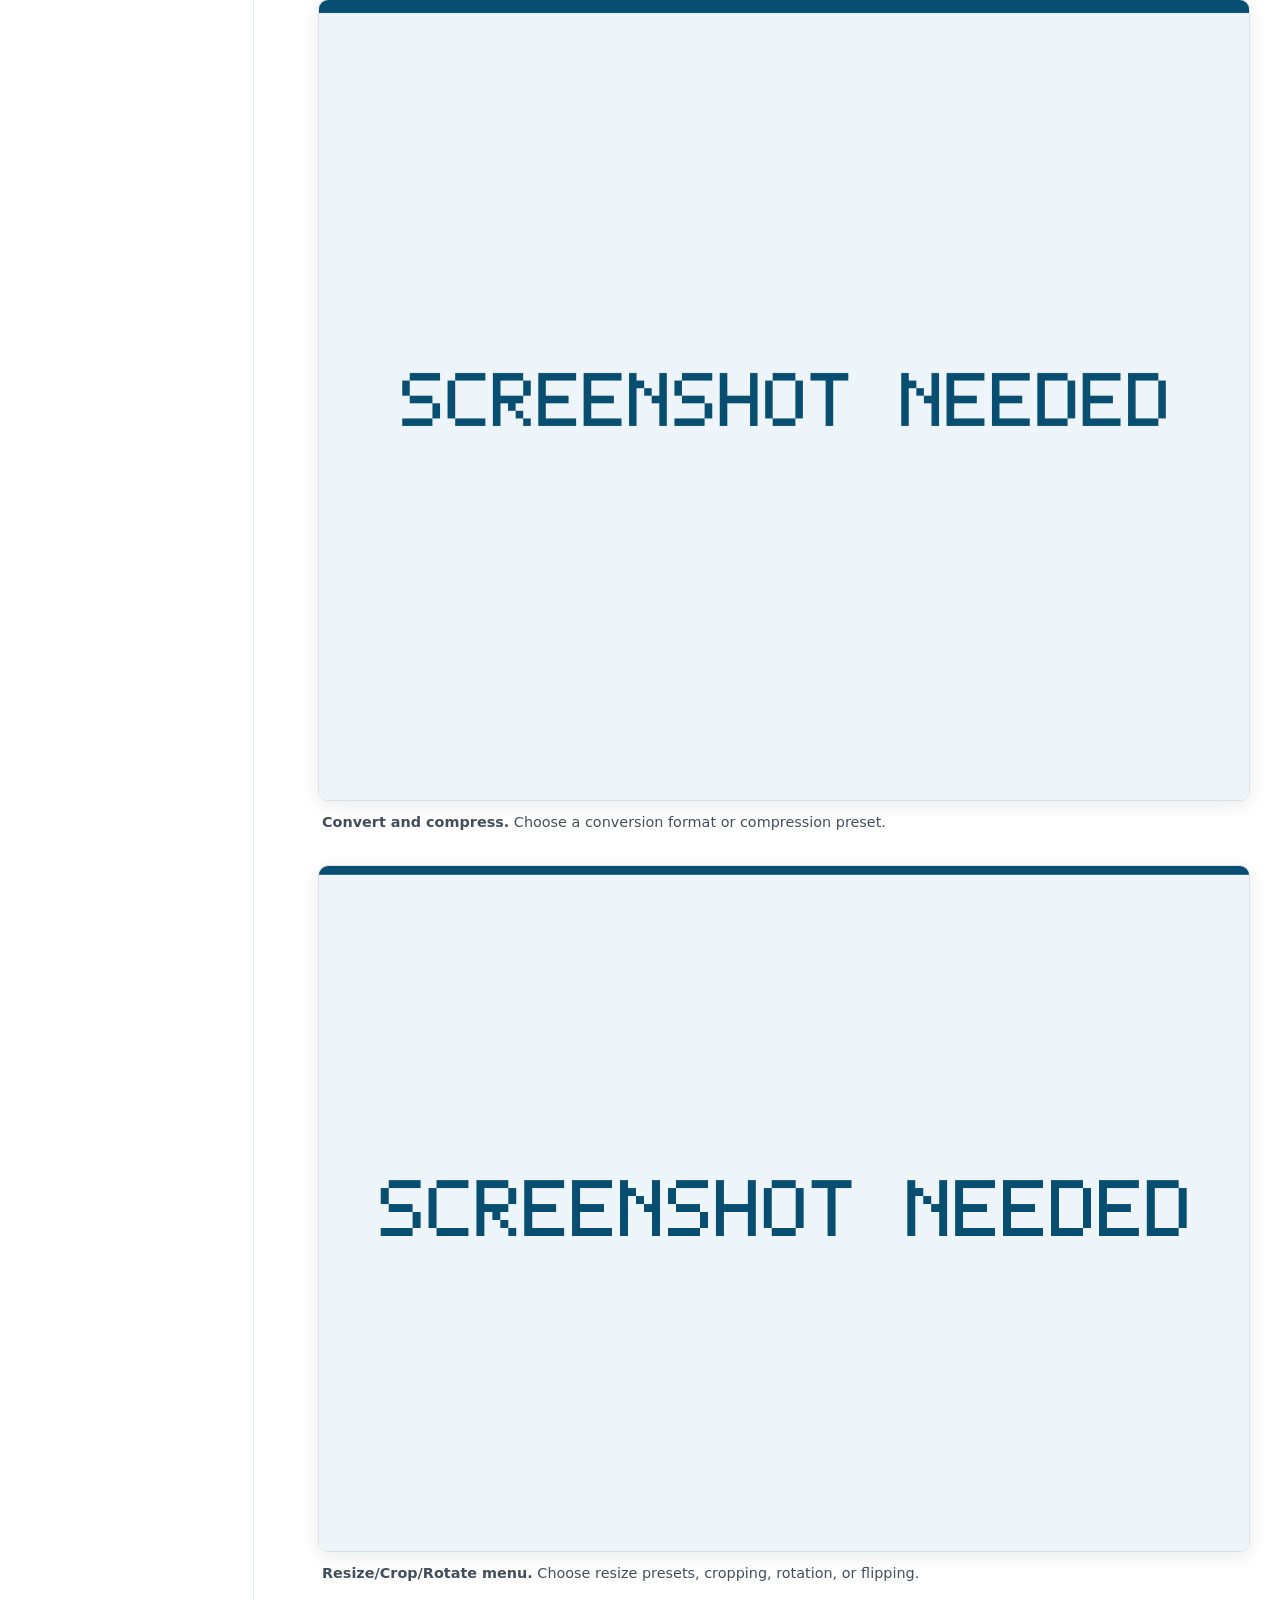
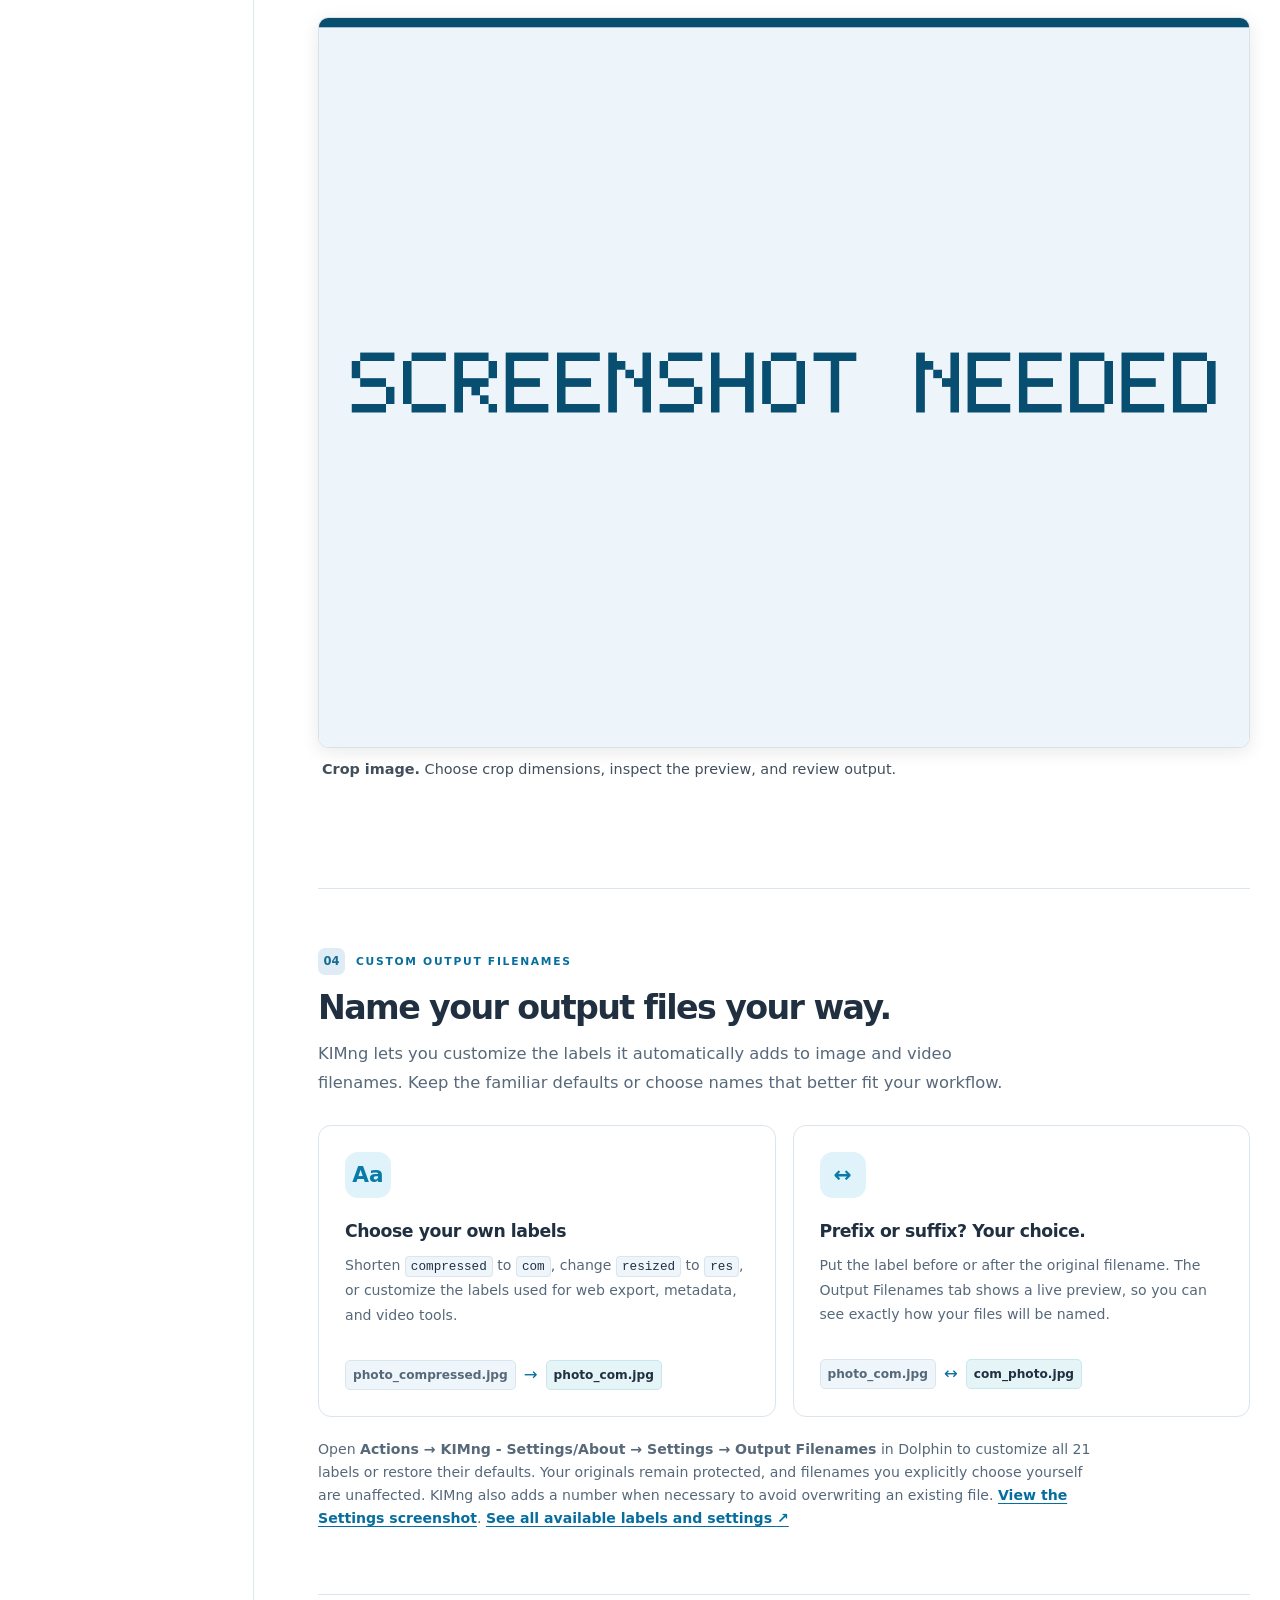
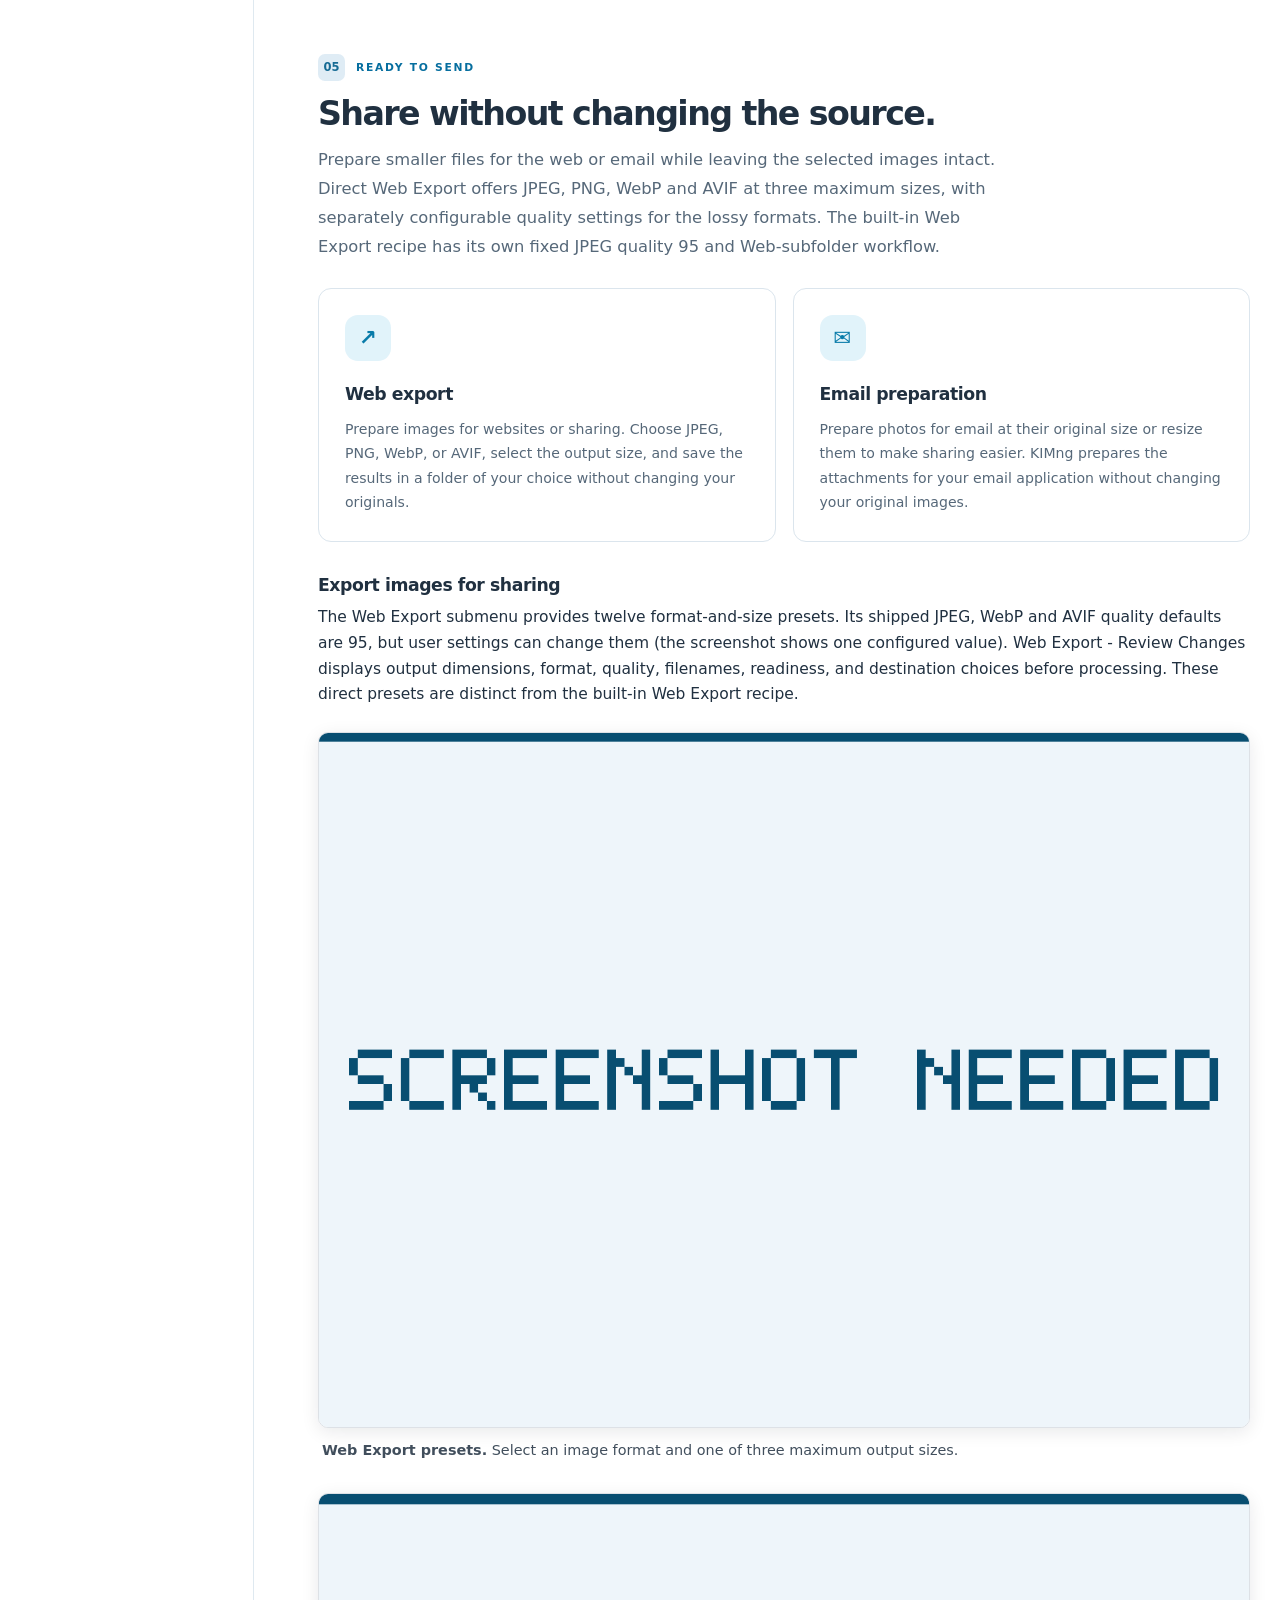
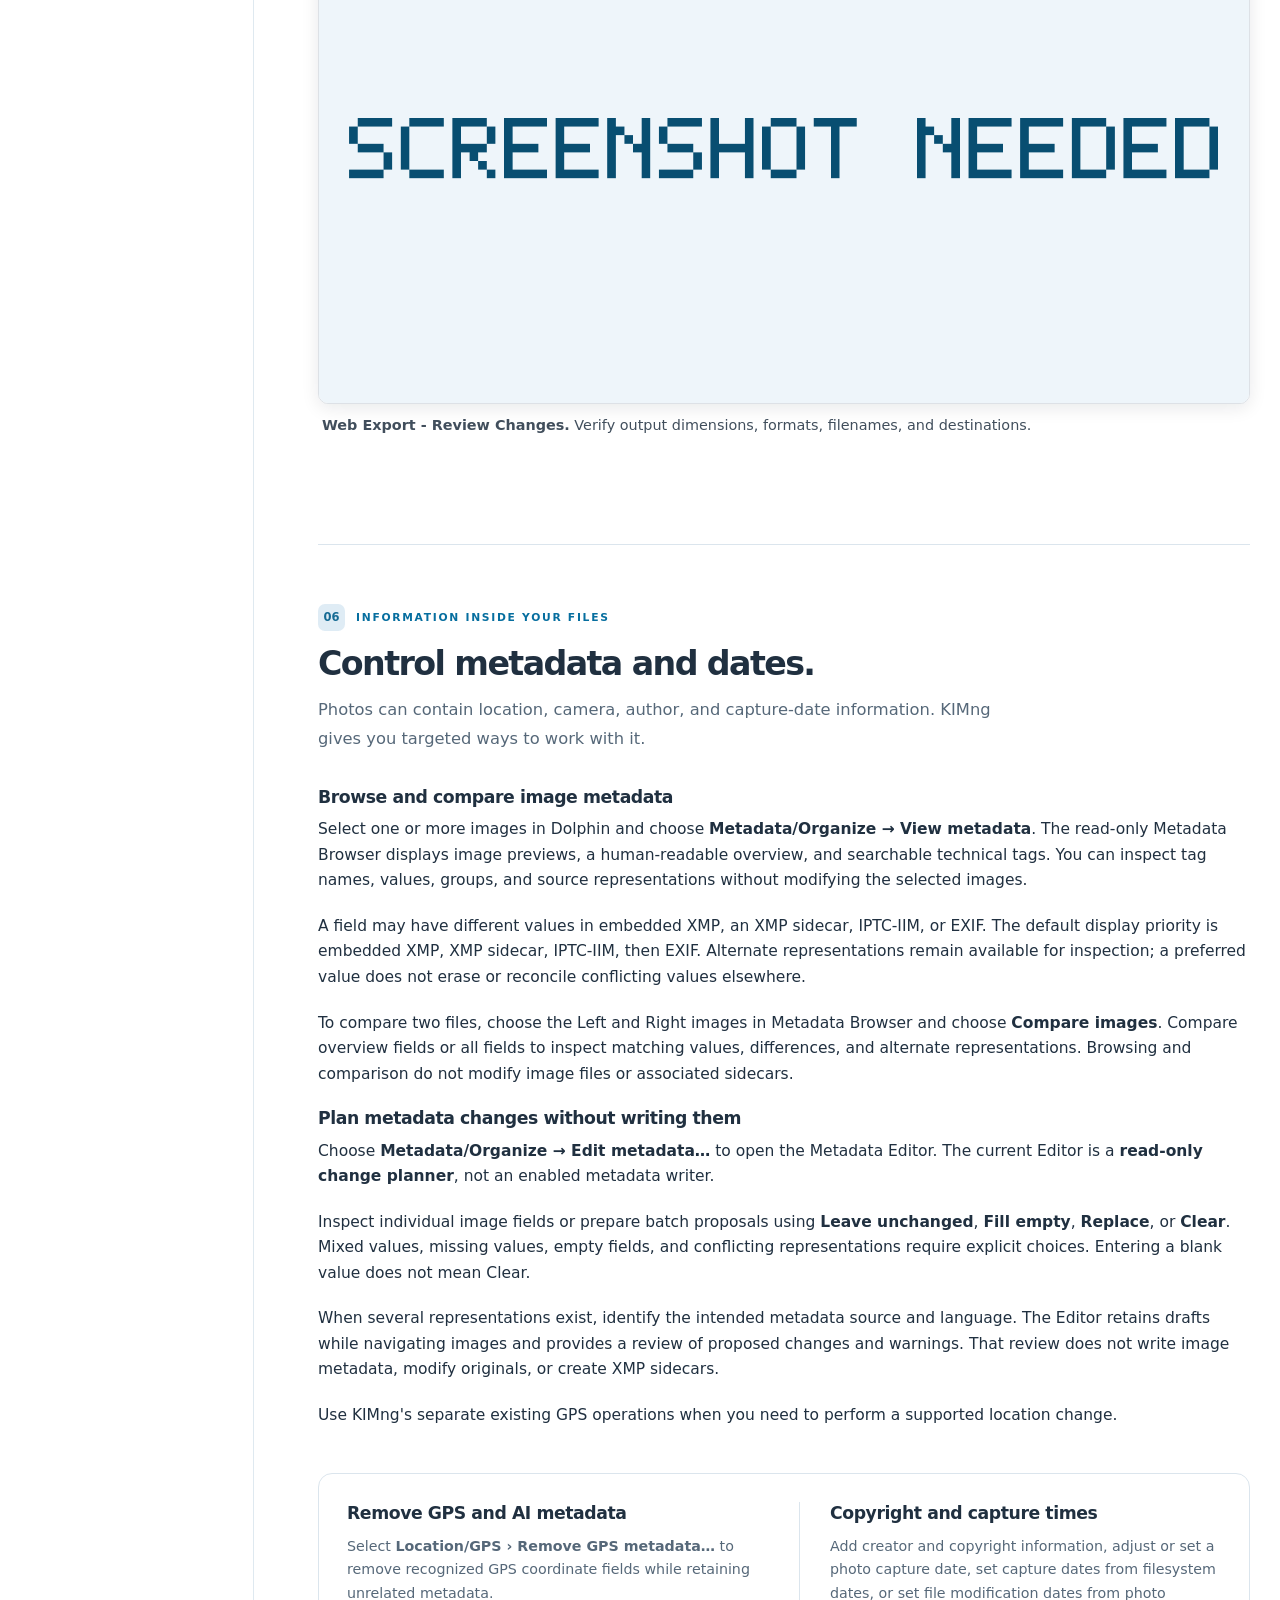
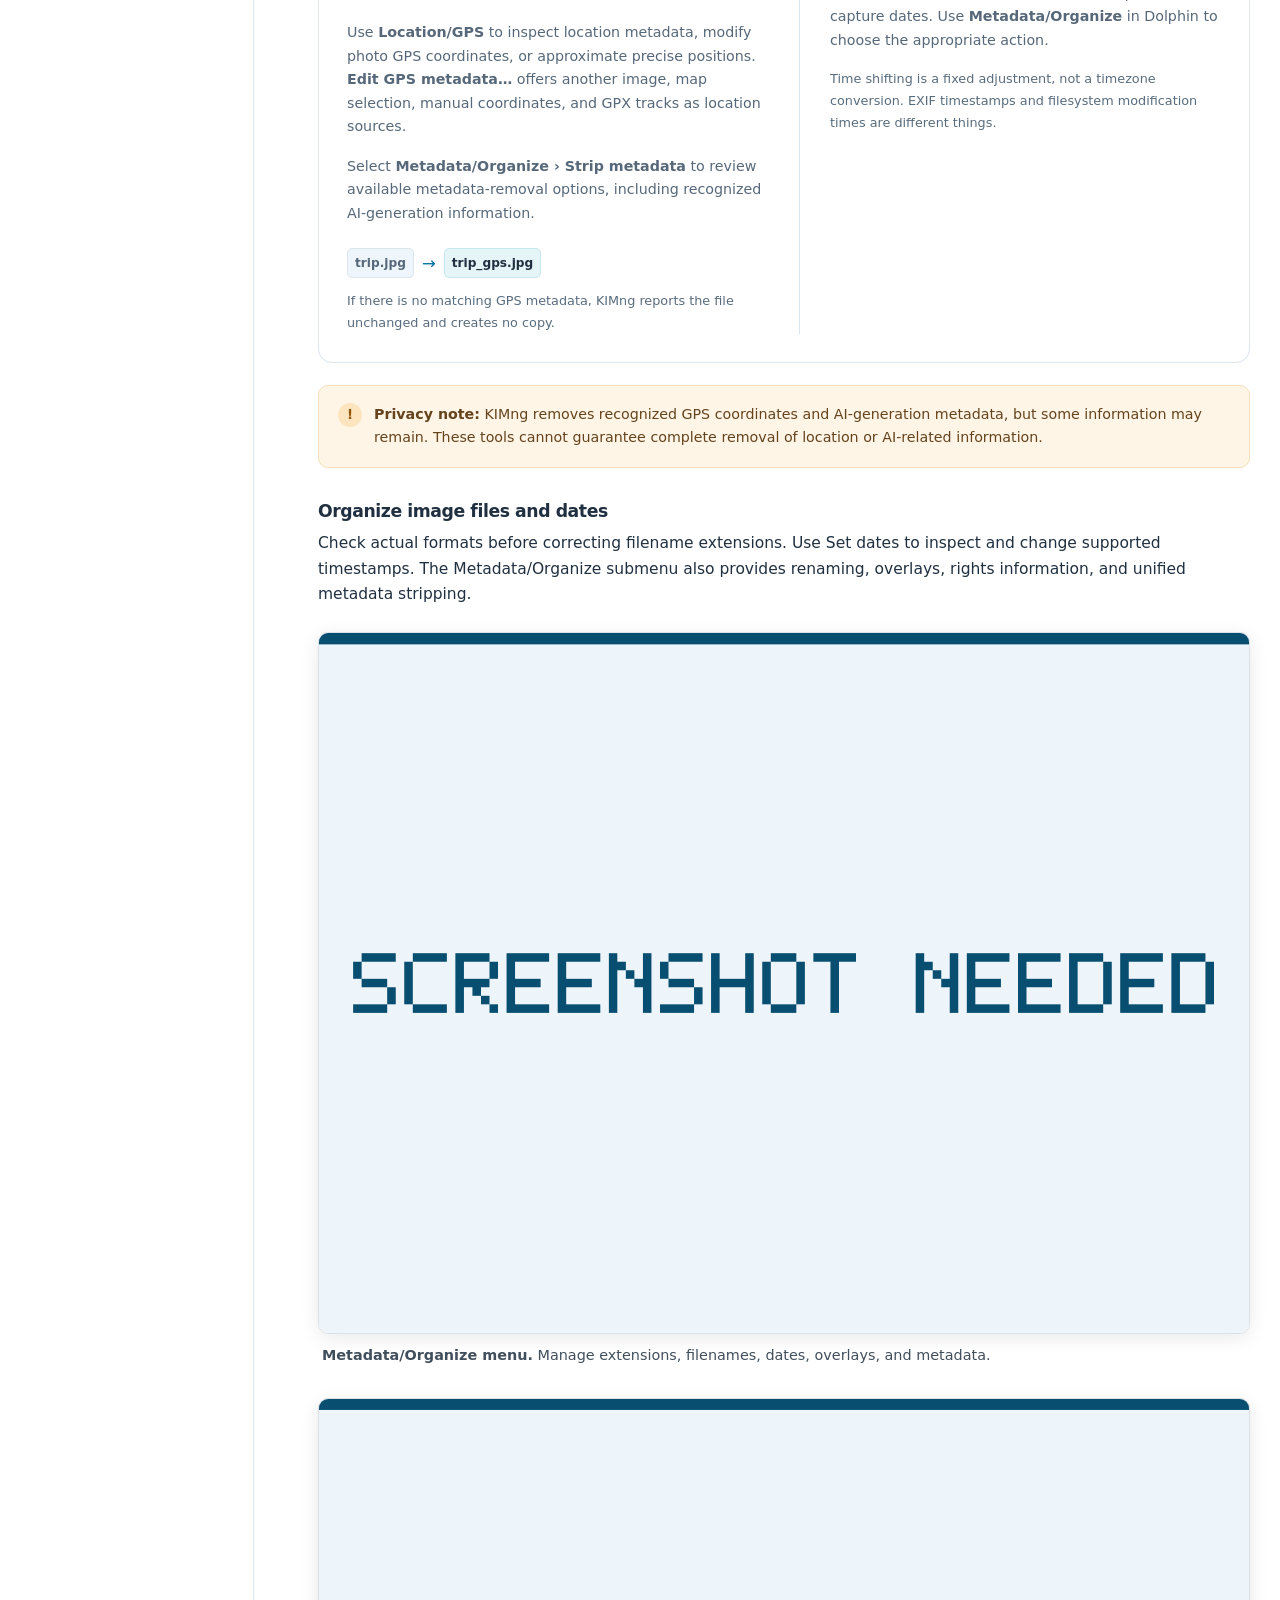
==== commit 2eae3d66: "Harden KIMng installation lifecycle and polish installer and menus Audit runtime packaging and inter" ====
--- a/docs/index.html
+++ b/docs/index.html
@@ -428,7 +428,7 @@
 <h3>Browse and compare image metadata</h3>
 
 <p>Select one or more images in Dolphin and choose
-<strong>Metadata/Organize → View metadata…</strong>.
+<strong>Metadata/Organize → View metadata</strong>.
 The read-only Metadata Browser displays image previews,
 a human-readable overview, and searchable technical tags.
 You can inspect tag names, values, groups, and source
@@ -476,7 +476,7 @@
           <div>
             <h3>Remove GPS and AI metadata</h3>
             <p>Select <strong>Location/GPS › Remove GPS metadata…</strong> to remove recognized GPS coordinate fields while retaining unrelated metadata.</p>
-            <p>Use <strong>Location/GPS</strong> to inspect location metadata, modify photo GPS coordinates, or approximate precise positions. <strong>Edit GPS on images…</strong> offers another image, map selection, manual coordinates, and GPX tracks as location sources.</p>
+            <p>Use <strong>Location/GPS</strong> to inspect location metadata, modify photo GPS coordinates, or approximate precise positions. <strong>Edit GPS metadata…</strong> offers another image, map selection, manual coordinates, and GPX tracks as location sources.</p>
             <p>Select <strong>Metadata/Organize › Strip metadata</strong> to review available metadata-removal options, including recognized AI-generation information.</p>
             <div class="output output-inline"><span>trip.jpg</span><span class="output-arrow" aria-hidden="true">→</span><strong>trip_gps.jpg</strong></div>
             <p class="minor">If there is no matching GPS metadata, KIMng reports the file unchanged and creates no copy.</p>
@@ -527,10 +527,10 @@
 <div class="kimng-doc-feature">
 <h3>Choose the appropriate GPS operation</h3>
 
-<p><strong>View GPS metadata…</strong> opens
+<p><strong>View GPS metadata</strong> opens
 KIMng's existing GPS viewer.</p>
 
-<p><strong>Edit GPS on images…</strong> can use manually
+<p><strong>Edit GPS metadata…</strong> can use manually
 entered coordinates, map selection, a reference image,
 or a GPX track where supported.</p>
 
@@ -549,7 +549,7 @@
 </div>
 <div class="kimng-doc-feature">
 <h3>Inspect and modify GPS information</h3>
-<p>Edit GPS on images… can use a reference image, manually entered coordinates, a map, or a GPX track where supported. Reducing coordinate precision replaces precise coordinates with an approximate location. Removing GPS metadata is a separate action. Inspect the planned changes before applying them.</p>
+<p>Edit GPS metadata… can use a reference image, manually entered coordinates, a map, or a GPX track where supported. Reducing coordinate precision replaces precise coordinates with an approximate location. Removing GPS metadata is a separate action. Inspect the planned changes before applying them.</p>
 
 <figure class="kimng-doc-shot" id="shot-04">
   <a href="images/screenshots/04-location-gps.png" title="View full-size Location/GPS menu screenshot">
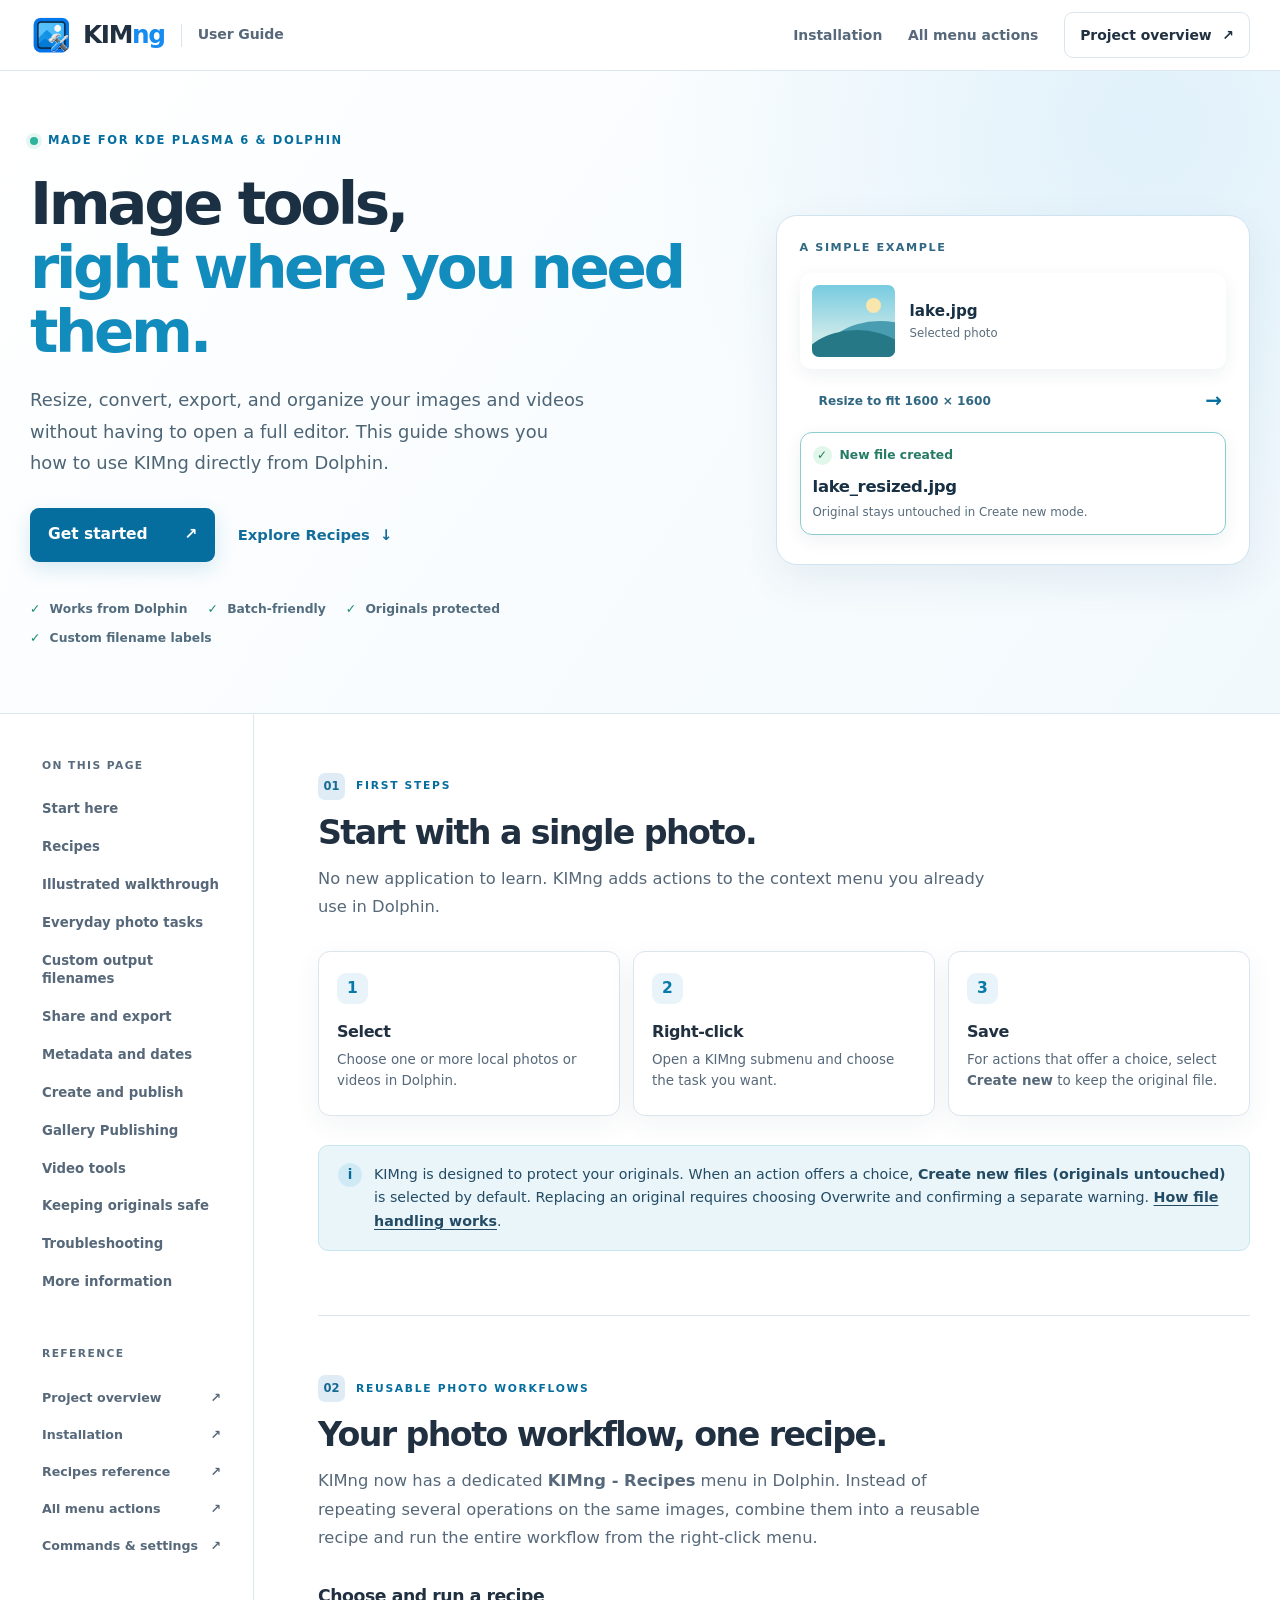
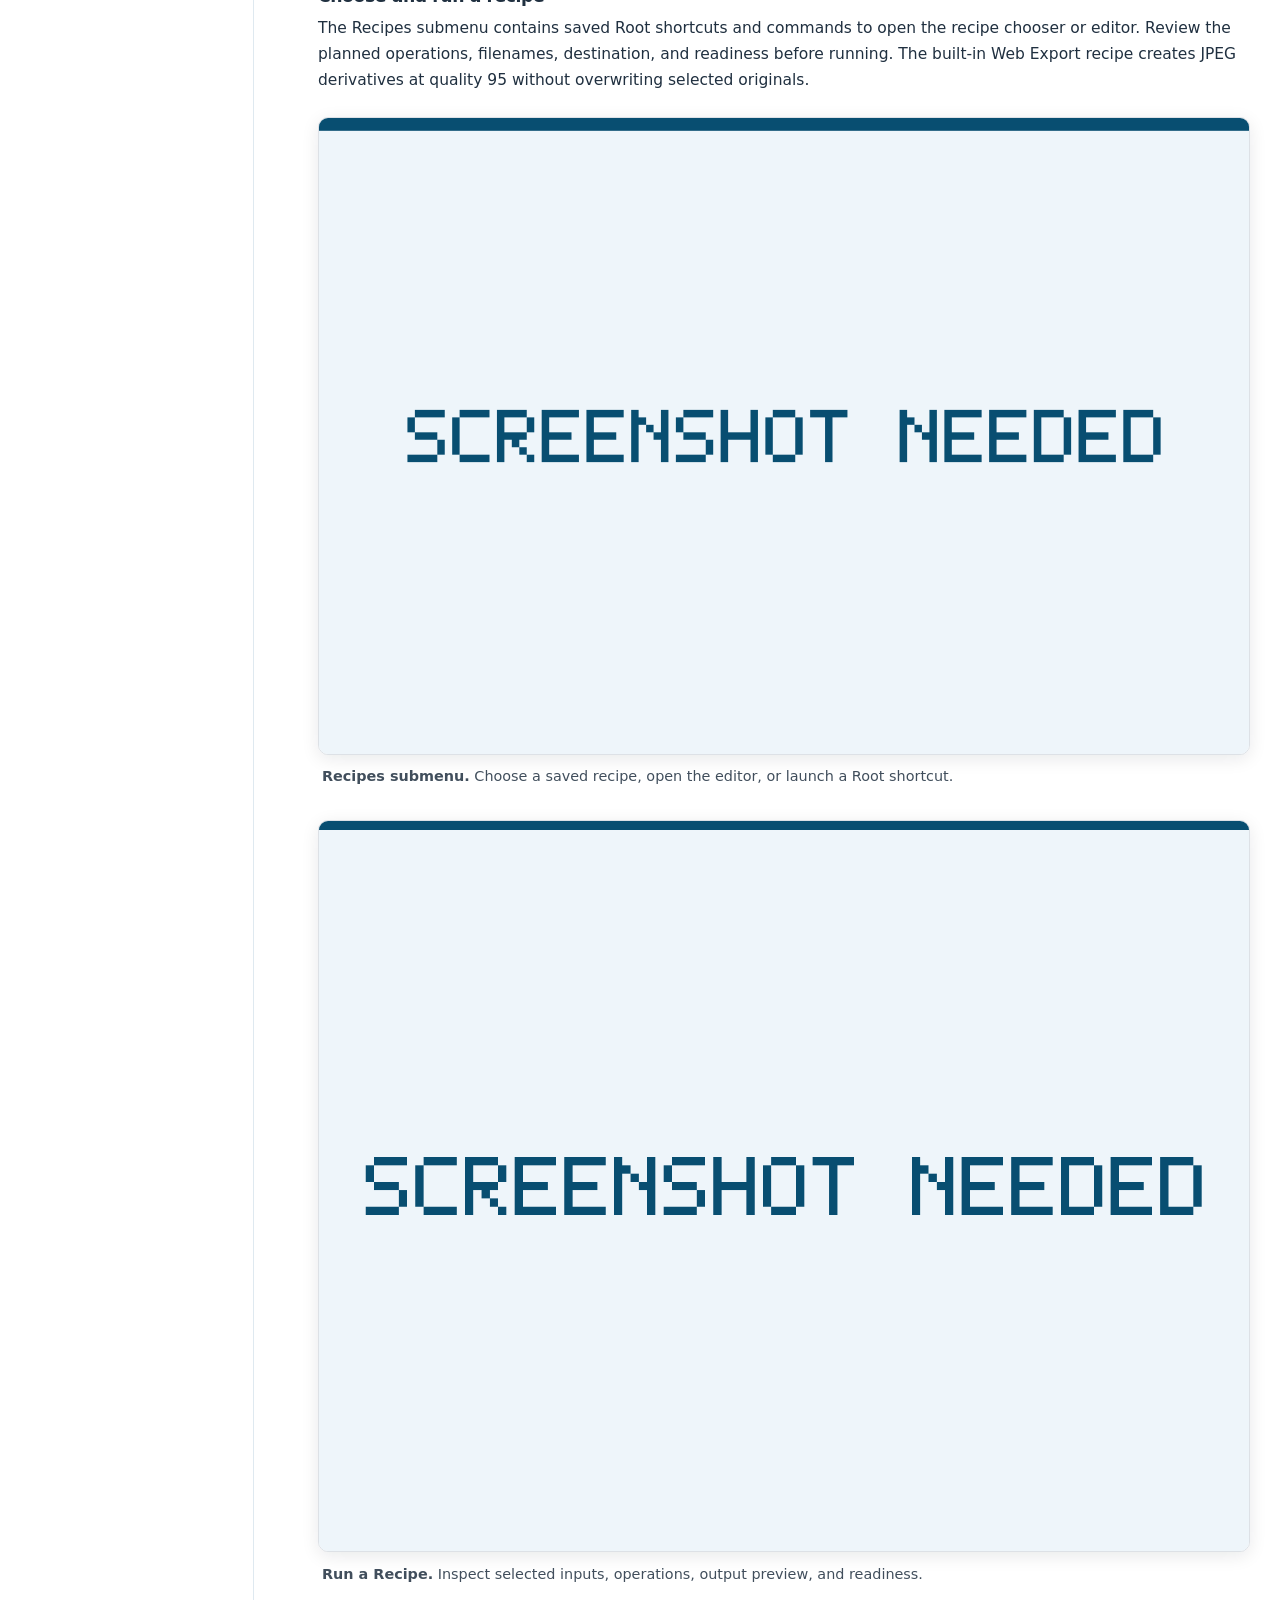
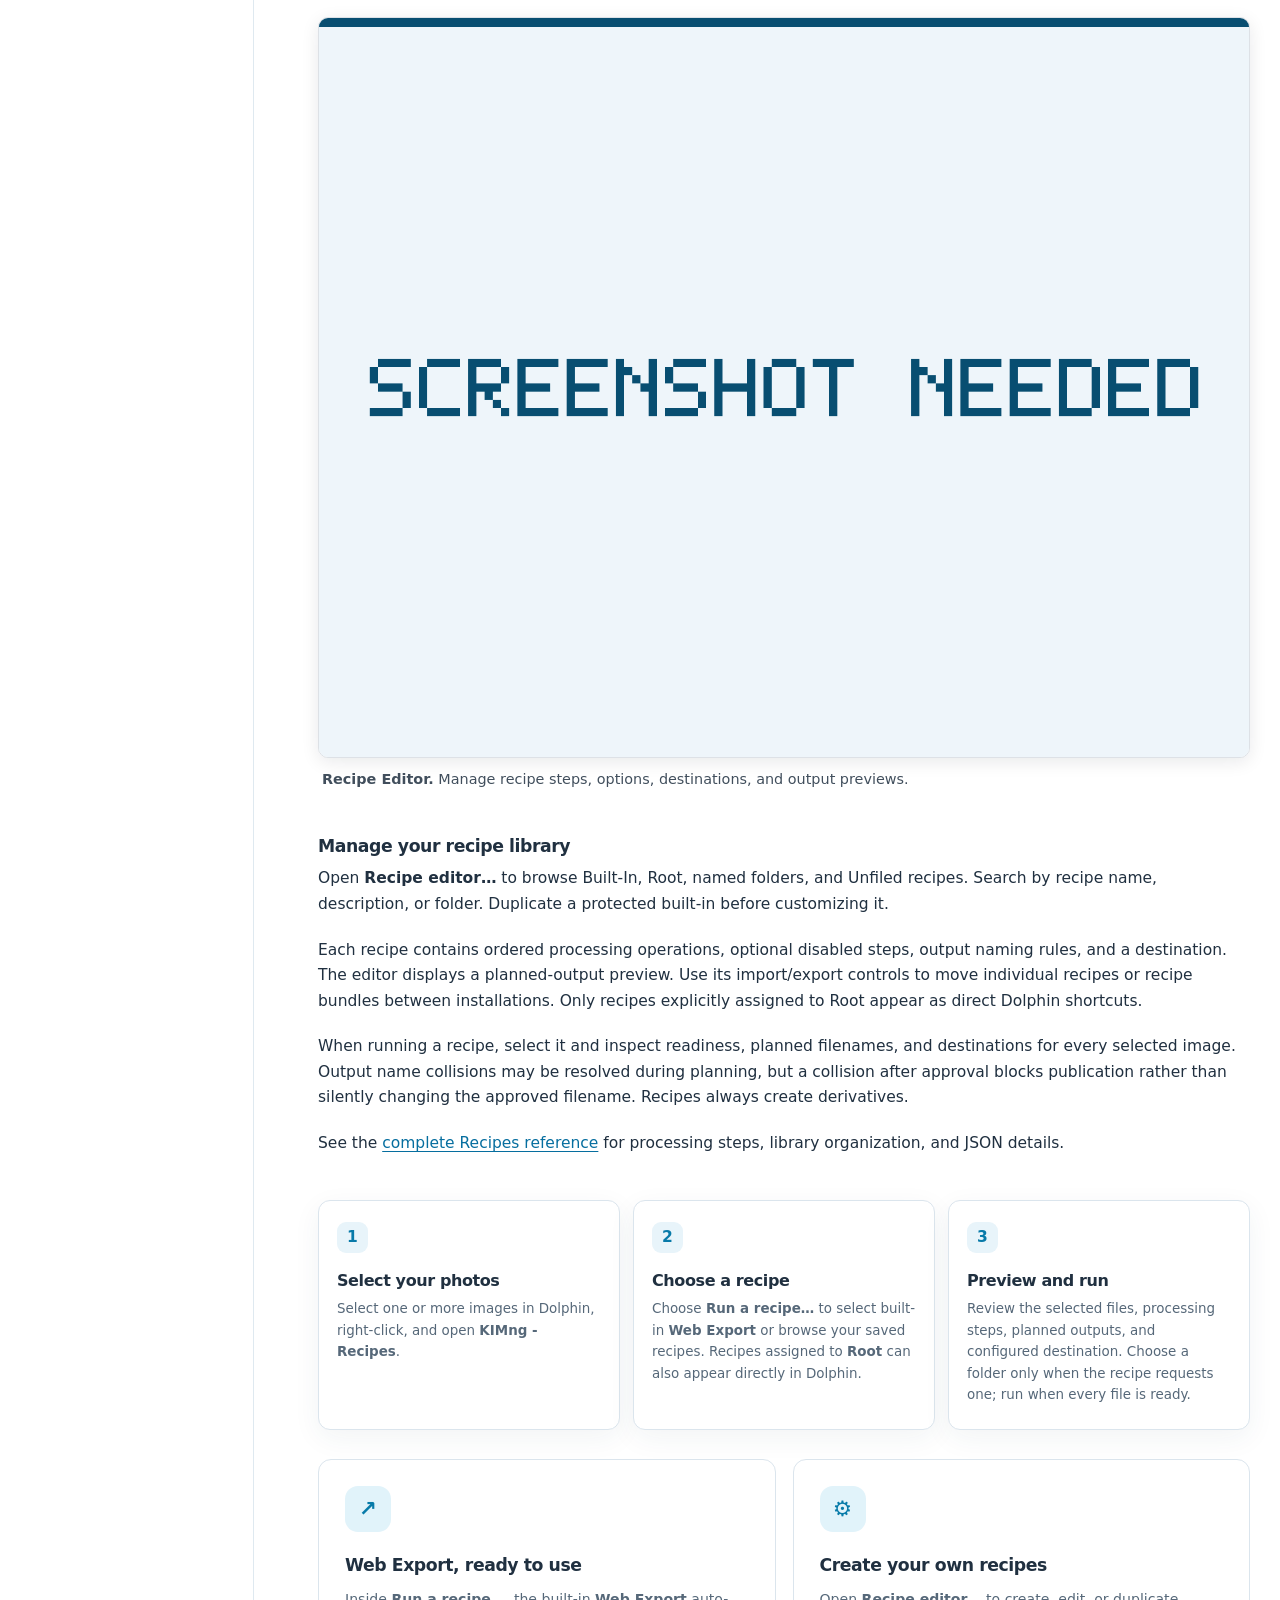
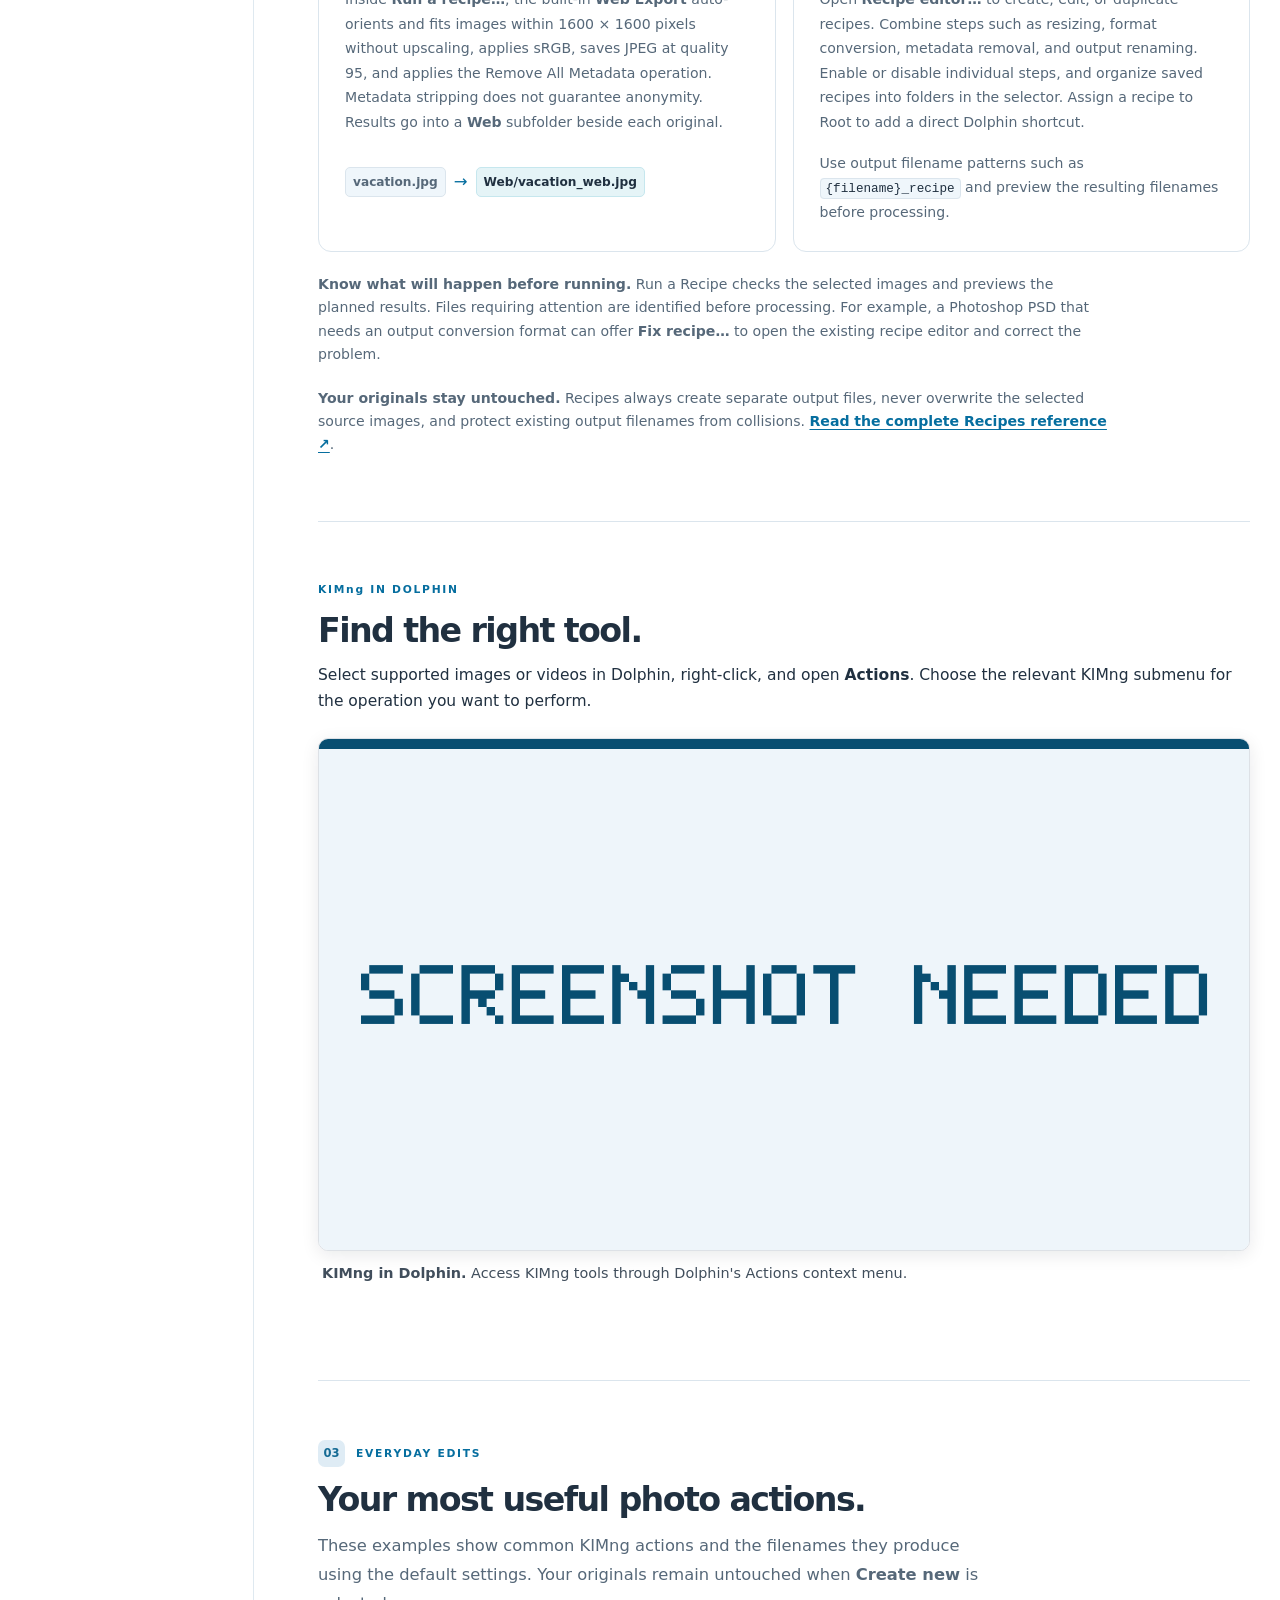
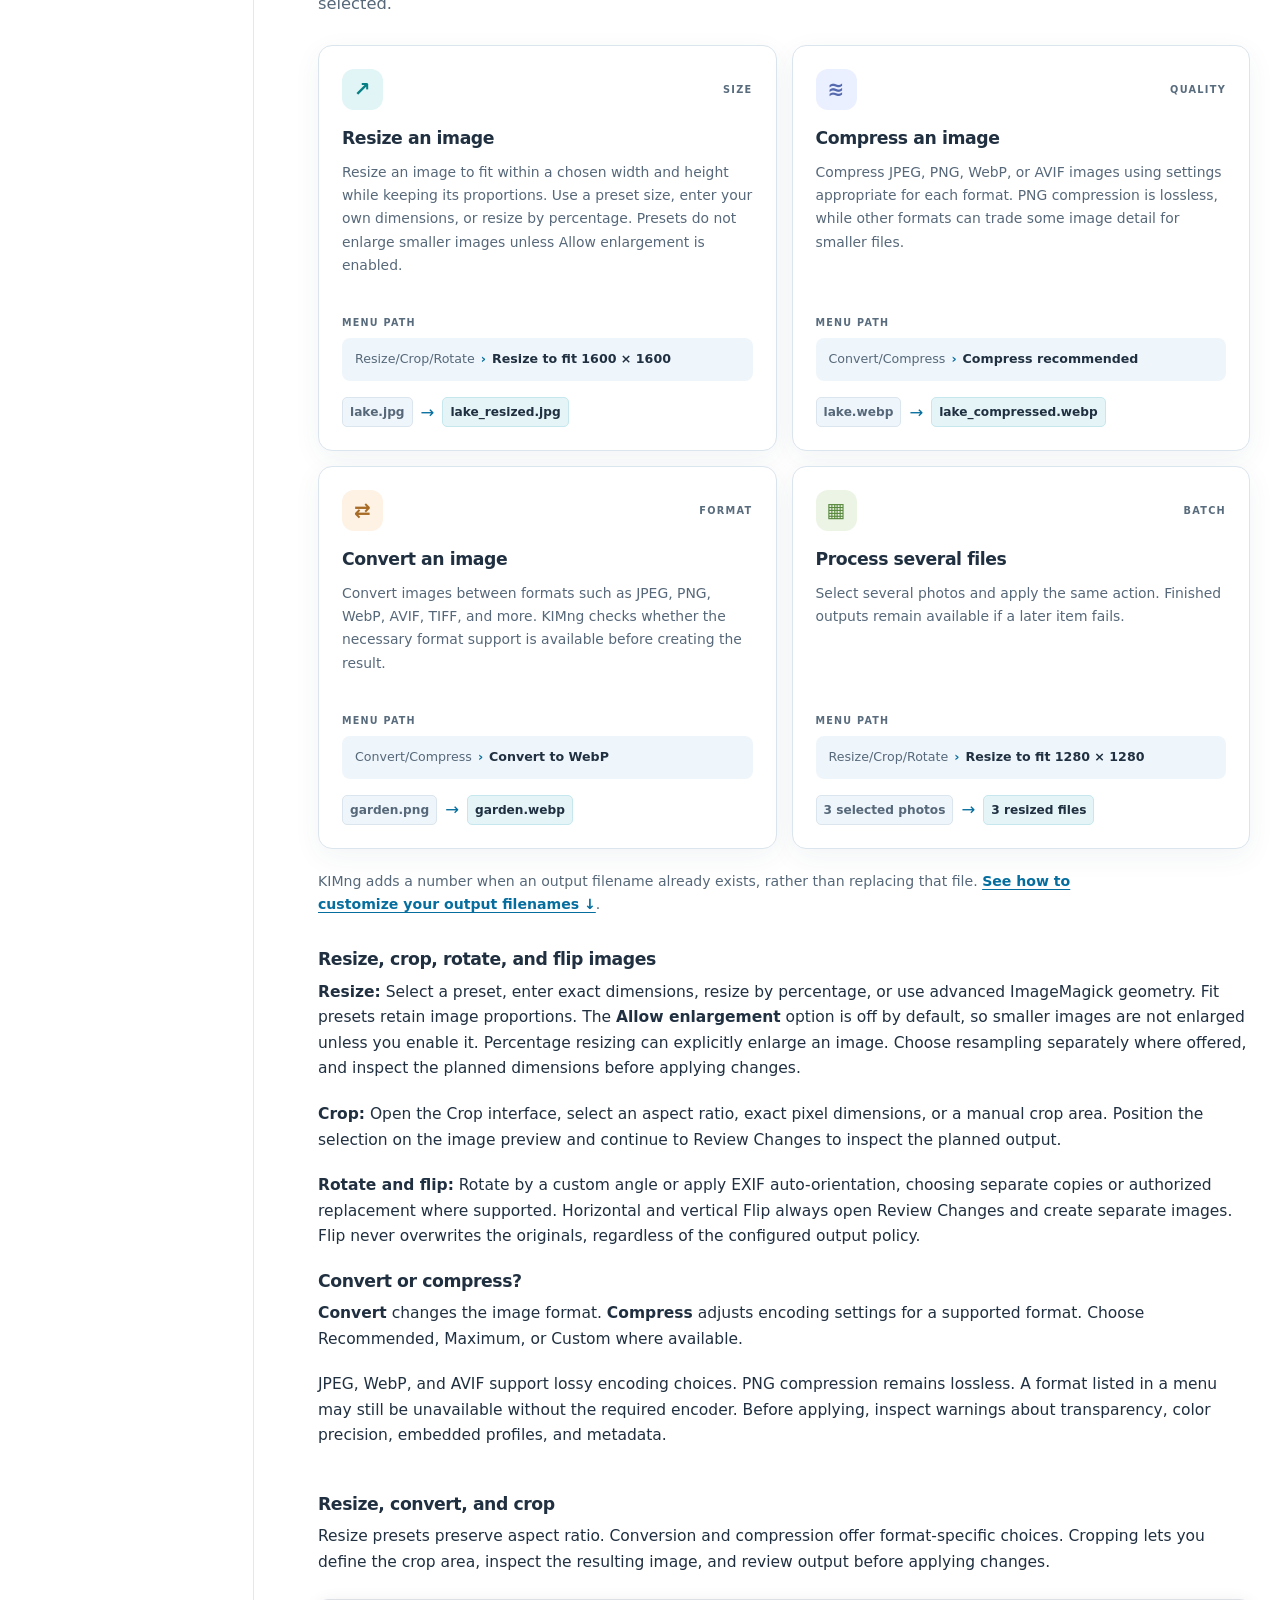
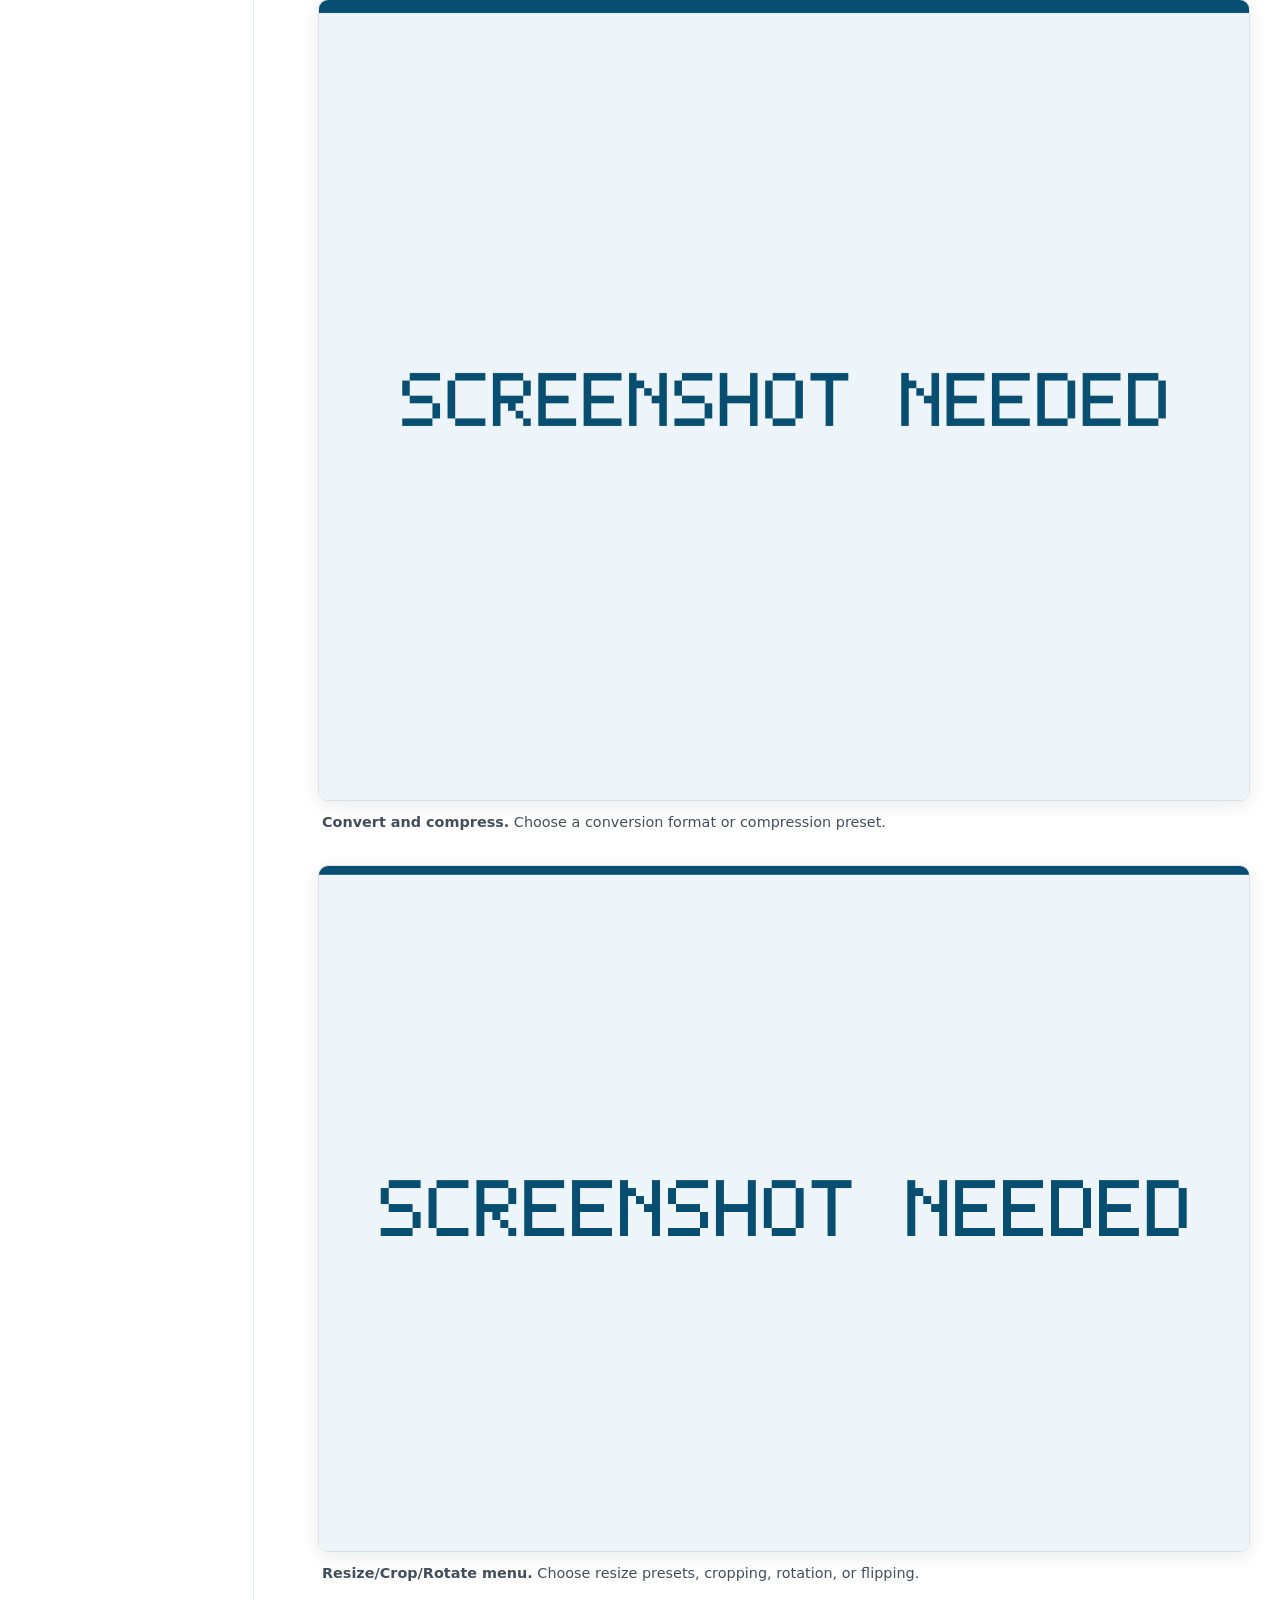
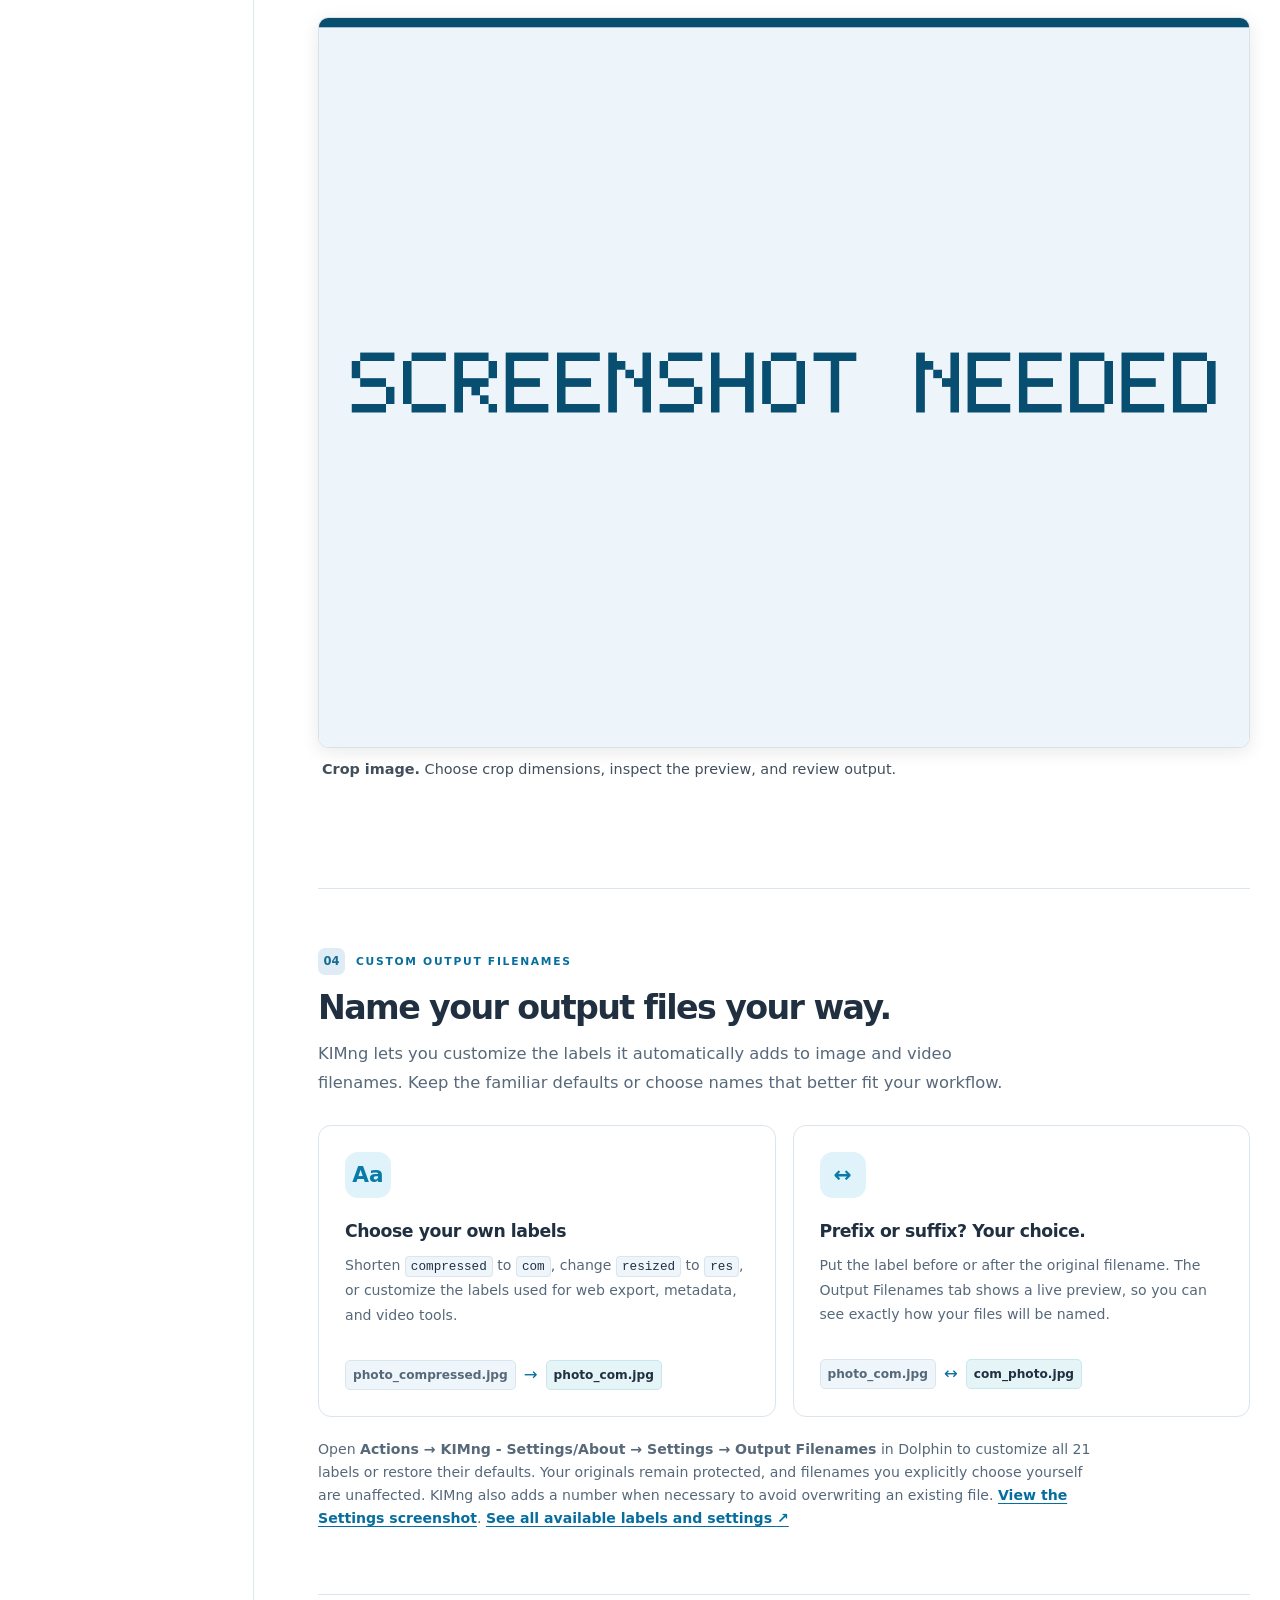
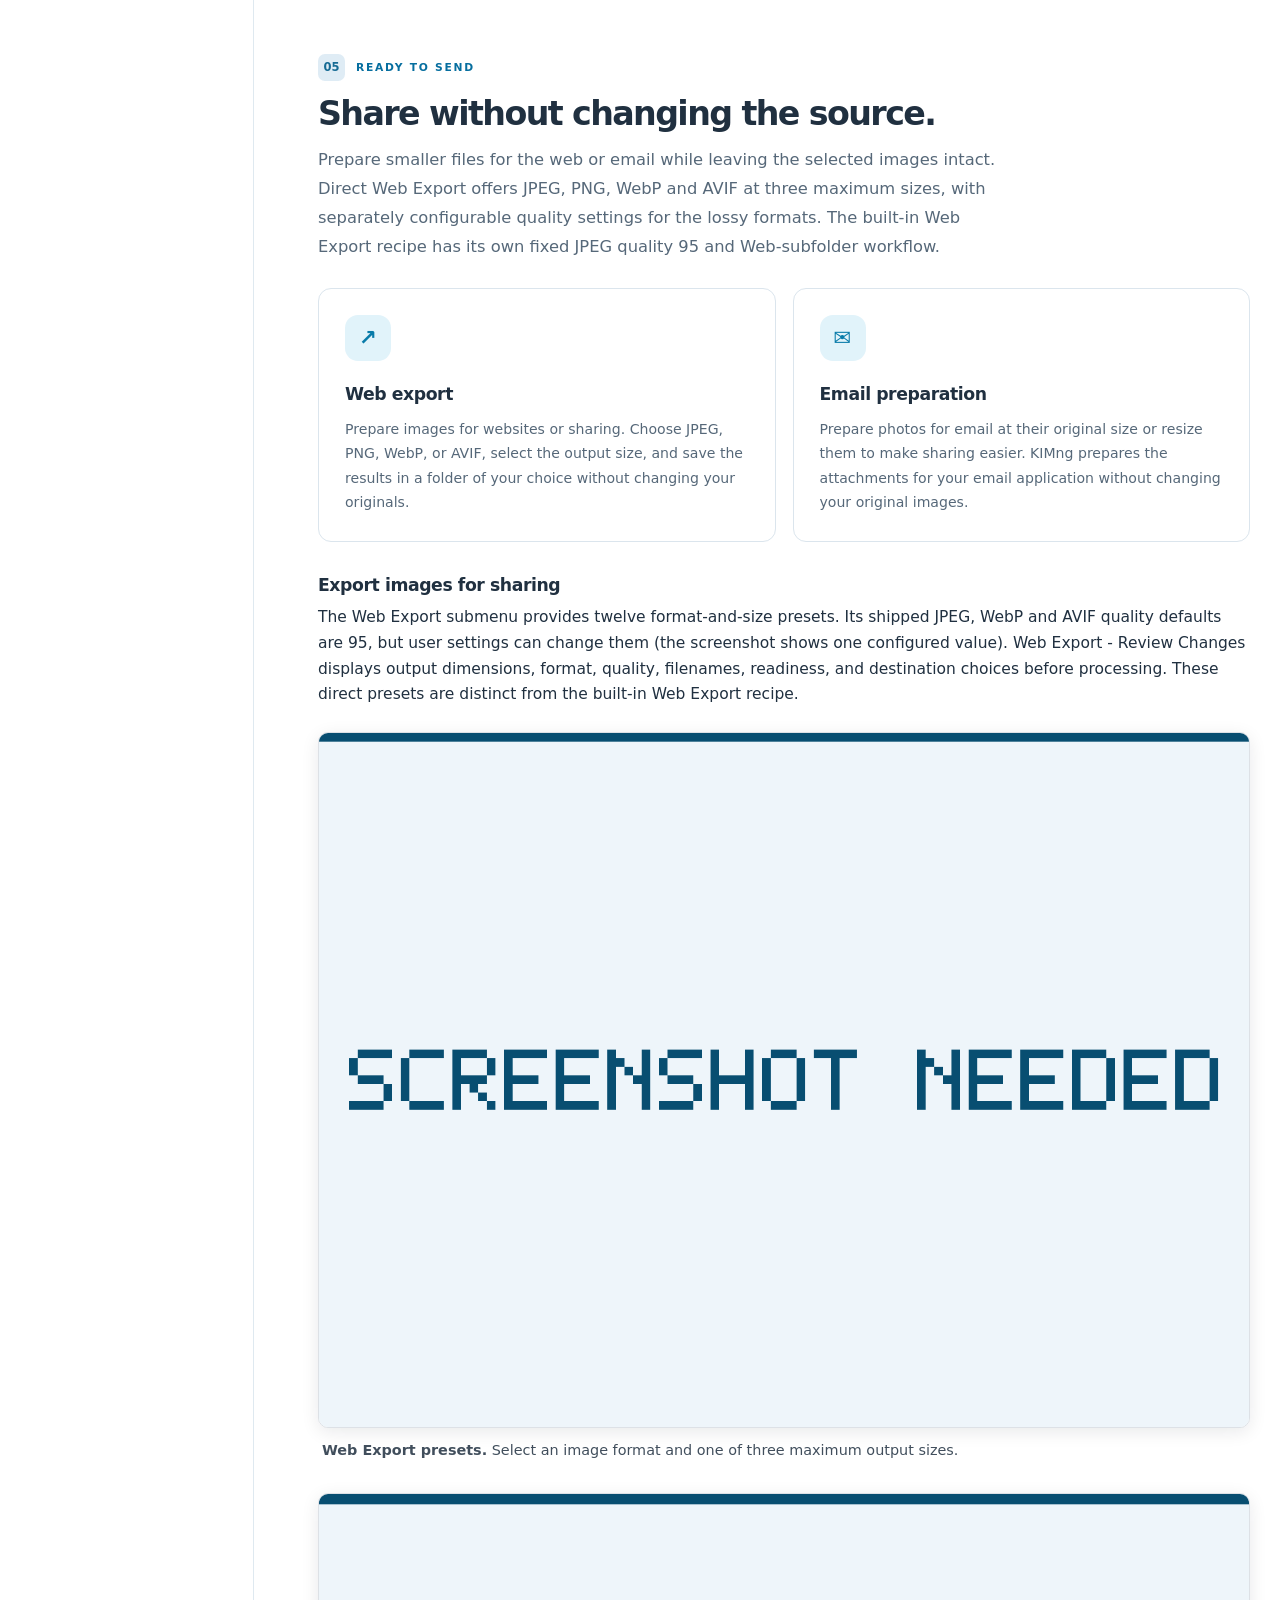
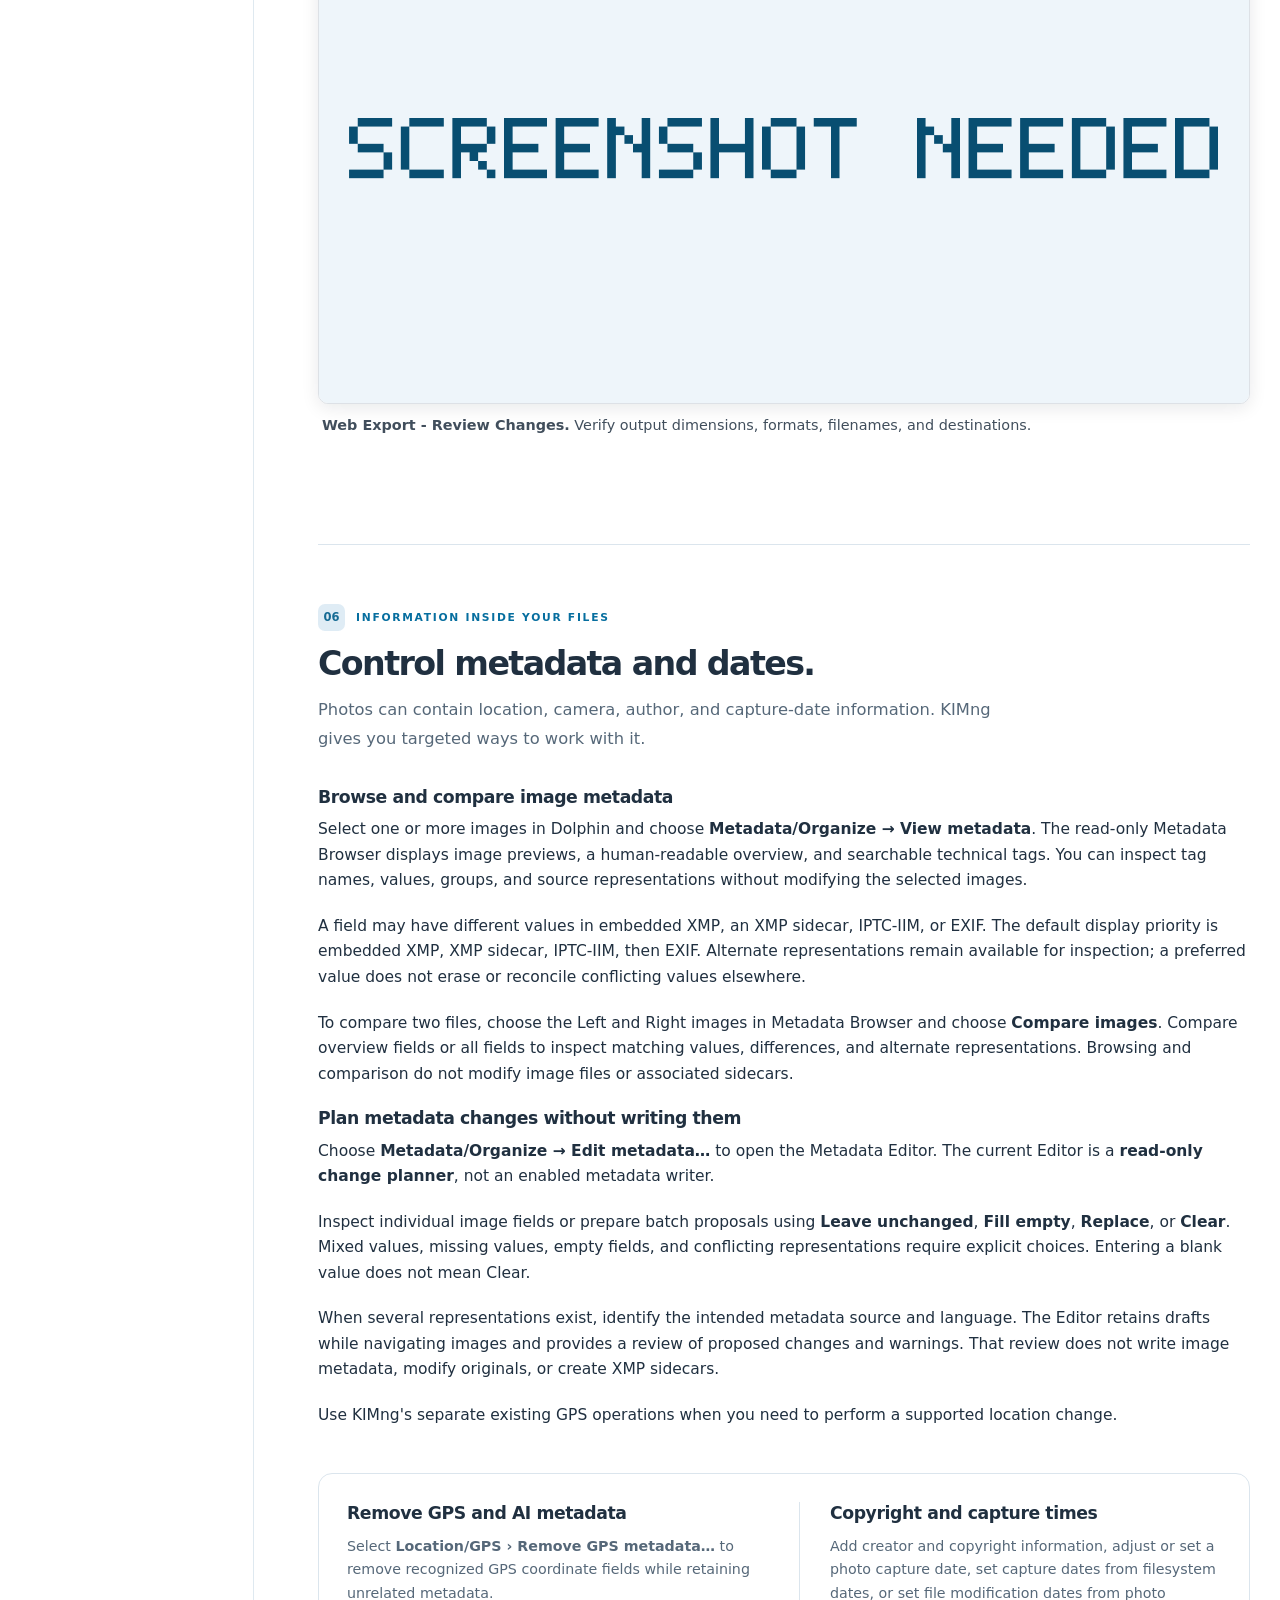
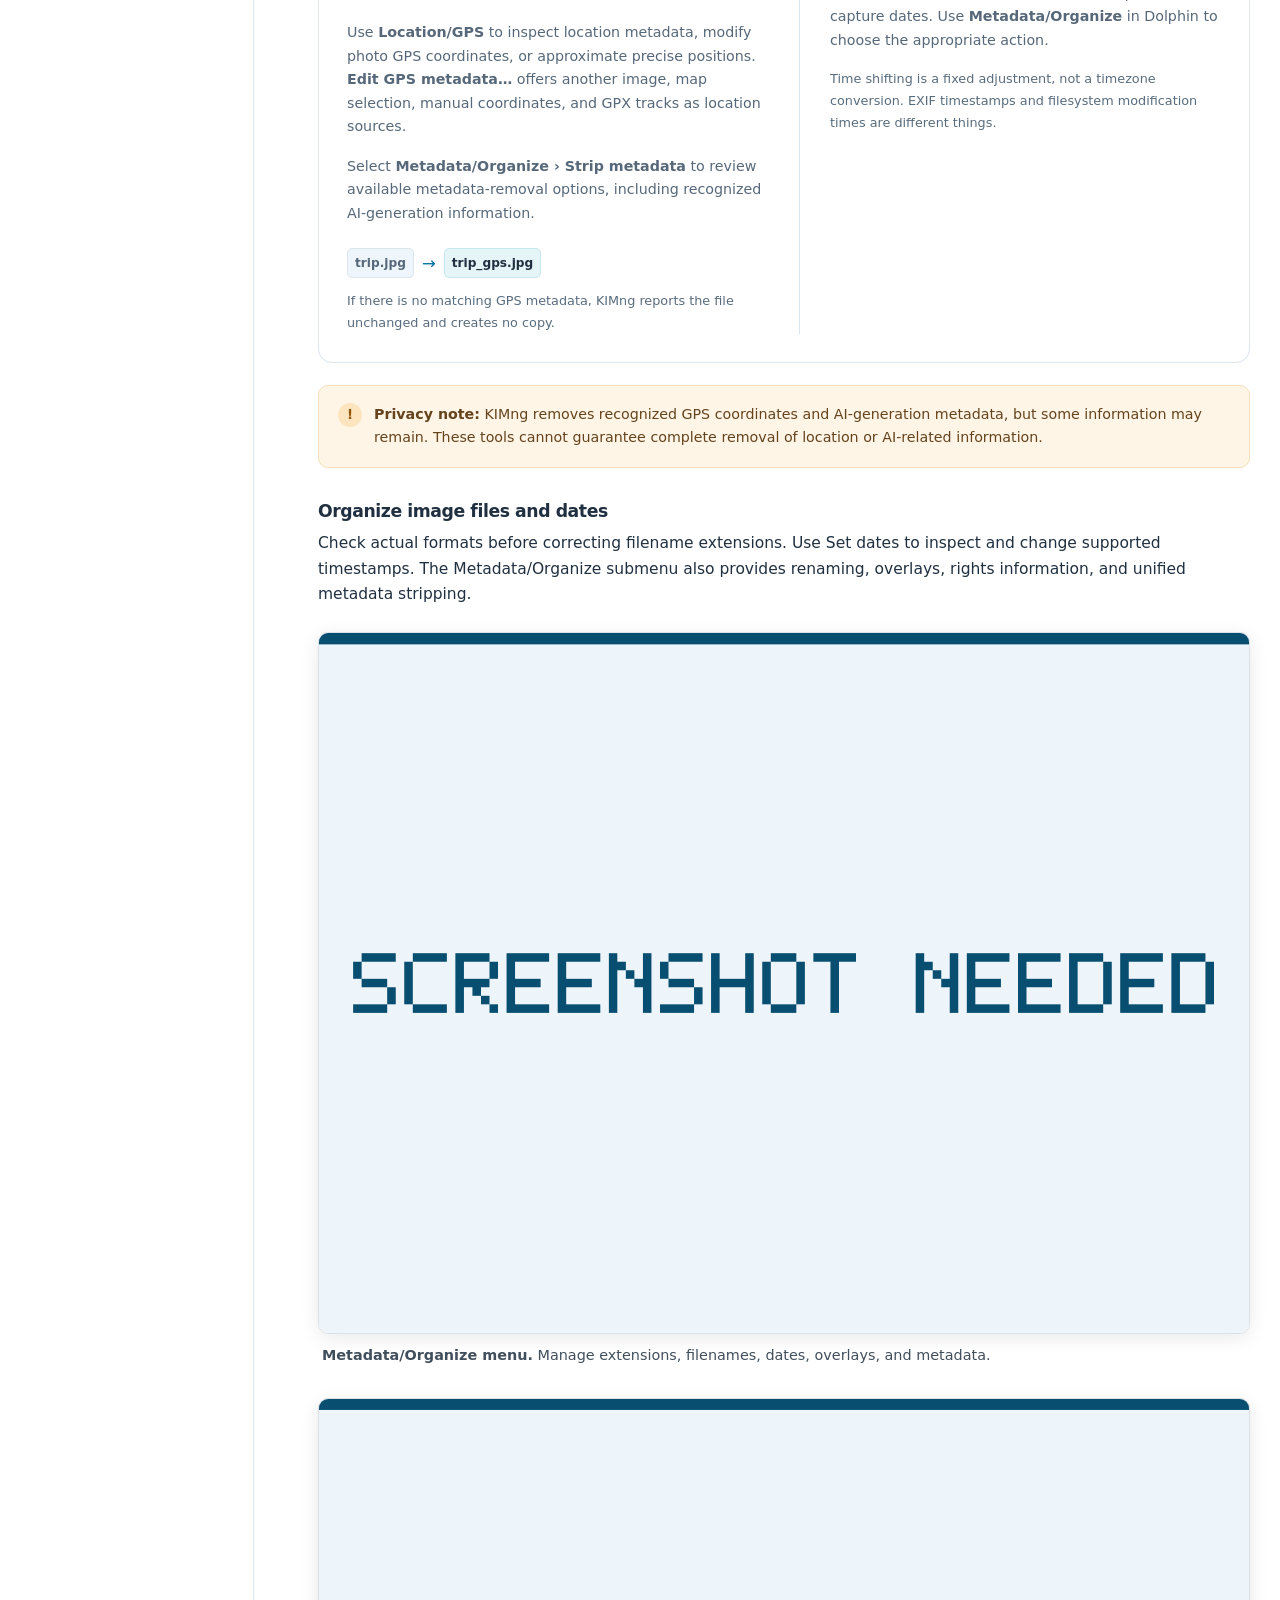
==== commit af54c3ff: "Finalize KIMng public documentation and contribution guidance Complete the public documentation audi" ====
--- a/docs/index.html
+++ b/docs/index.html
@@ -204,7 +204,7 @@
           <article class="feature-block">
             <div class="feature-symbol" aria-hidden="true">↗</div>
             <h3>Web Export, ready to use</h3>
-            <p>Inside <strong>Run a recipe…</strong>, the built-in <strong>Web Export</strong> auto-orients and fits images within 1600 × 1600 pixels without upscaling, applies sRGB, saves JPEG at quality 95, and removes all metadata. Results go into a <strong>Web</strong> subfolder beside each original.</p>
+            <p>Inside <strong>Run a recipe…</strong>, the built-in <strong>Web Export</strong> auto-orients and fits images within 1600 × 1600 pixels without upscaling, applies sRGB, saves JPEG at quality 95, and applies the Remove All Metadata operation. Metadata stripping does not guarantee anonymity. Results go into a <strong>Web</strong> subfolder beside each original.</p>
             <div class="output">
               <span>vacation.jpg</span>
               <span class="output-arrow" aria-hidden="true">→</span>
@@ -562,13 +562,13 @@
 </figure>
 
 <figure class="kimng-doc-shot" id="shot-15">
-  <a href="images/screenshots/15-modify-gps.png" title="View full-size Edit GPS on images screenshot">
+  <a href="images/screenshots/15-modify-gps.png" title="View full-size Edit GPS metadata screenshot">
     <img src="images/screenshots/15-modify-gps.png"
          alt="Screenshot needed: 15 modify gps"
          width="1156" height="824"
          loading="lazy" decoding="async">
   </a>
-  <figcaption><strong>Edit GPS on images.</strong> Review the selected location source, images, and map.</figcaption>
+  <figcaption><strong>Edit GPS metadata.</strong> Review the selected location source, images, and map.</figcaption>
 </figure>
 
 <figure class="kimng-doc-shot" id="shot-16">
@@ -592,7 +592,7 @@
           <div><span class="collection-symbol" aria-hidden="true">▦</span><strong>Collage</strong><span>Several pictures in one image.</span></div>
           <div><span class="collection-symbol" aria-hidden="true">▧</span><strong>PDF album &amp; print</strong><span>Multi-page albums or print layouts.</span></div>
           <div><span class="collection-symbol" aria-hidden="true">▥</span><strong>Multi-page TIFF</strong><span>Combine images into one TIFF.</span></div>
-          <div><span class="collection-symbol" aria-hidden="true">◉</span><strong>Animated GIF/APNG</strong><span>Animation from selected images.</span></div>
+          <div><span class="collection-symbol" aria-hidden="true">◉</span><strong>Animated images</strong><span>Animation from selected images.</span></div>
           <div><span class="collection-symbol" aria-hidden="true">▶</span><strong>MP4 slideshow</strong><span>Choose timing, dimensions, frame rate, background and destination in one dialog. Add or reorder images before rendering. Slides play in the chosen order.</span></div>
         </div>
         <p class="section-footnote">Collages include grid, mosaic, hero, filmstrip and scattered layouts with operation-specific canvas, spacing, background, frame and shadow controls. Gallery Publishing has its own chooser, story editor, styles, and offline website output. Printable PDF contact sheets complement albums and print layouts. Slideshows are silent and straightforward: fixed time per image, without titles, transitions, pan, or zoom effects. Successful PDF and other publication workflows identify the saved result; when notices are available, <strong>Details (N)</strong> expands them for inspection.</p>
@@ -616,9 +616,10 @@
 selected images into ordered PDF pages using the available
 album or print presets.</p>
 
-<p><strong>Animated image:</strong> Choose GIF or APNG,
-frame delay, looping, and destination. Encoder availability
-and animation limits determine which output is supported.
+<p><strong>Animated image:</strong> Choose an available animation format,
+frame delay, looping, and destination. GIF is supported; APNG has
+operation-specific restrictions. Encoder availability and animation
+validation determine whether the requested output can be created.
 See the <a href="reference/FORMATS.html">format reference</a>.</p>
 
 <p><strong>Multi-page TIFF:</strong> Combine selected images
@@ -825,7 +826,7 @@
         <p class="section-intro">If a menu is missing or an action fails, these common checks can help you identify and resolve the problem.</p>
         <div class="faq-list">
           <details><summary>My KIMng menus are missing.<span class="faq-plus" aria-hidden="true"></span></summary><div class="faq-answer"><p>Restart Dolphin and verify the service menus were installed to a directory that Dolphin recognizes. A KDE Frameworks/KIO 6.29 regression affected submenu display; the fix is available in later Frameworks releases. Do not flatten KIMng submenus as a workaround.</p><p><a href="reference/INSTALL.html">Installation and troubleshooting guide <span aria-hidden="true">↗</span></a></p></div></details>
-          <details><summary>A format or encoder is unavailable.<span class="faq-plus" aria-hidden="true"></span></summary><div class="faq-answer"><p>ImageMagick and FFmpeg support varies with the installed build and its delegates. KIMng reports unavailable codecs rather than silently switching to a different output format. Animated APNG conversion needs FFmpeg; Resize and Web Export deliberately refuse animated APNG to avoid losing frames. Check the format reference for inspection commands.</p><p><a href="reference/FORMATS.html">Supported formats and encoders <span aria-hidden="true">↗</span></a></p></div></details>
+          <details><summary>A format or encoder is unavailable.<span class="faq-plus" aria-hidden="true"></span></summary><div class="faq-answer"><p>ImageMagick and FFmpeg support varies with the installed build and its delegates. KIMng reports unavailable codecs rather than silently switching to a different output format. APNG processing depends on the selected operation and its validation requirements. Resize and Web Export deliberately refuse animated APNG to avoid losing frames. Check the format reference for inspection commands.</p><p><a href="reference/FORMATS.html">Supported formats and encoders <span aria-hidden="true">↗</span></a></p></div></details>
           <details><summary>An action failed partway through a batch.<span class="faq-plus" aria-hidden="true"></span></summary><div class="faq-answer"><p>Read the final error report, confirm the source is readable and the destination is writable, and check that the requested encoder is available. Successfully completed outputs remain in place. Test uncertain inputs using copies.</p><p><a href="reference/commandconfig.html">Command reference and troubleshooting <span aria-hidden="true">↗</span></a></p></div></details>
           <details><summary>Where are my files, and what if a filename already exists?<span class="faq-plus" aria-hidden="true"></span></summary><div class="faq-answer"><p>Many Create new actions save a derivative beside the input and add a number when the requested filename is occupied. Other actions prompt for a destination, use a configured output folder, or place email attachments in a persistent directory. Read the action's result dialog for the exact location.</p><p><a href="reference/commandconfig.html">Output policies and naming <span aria-hidden="true">↗</span></a></p></div></details>
         </div>
